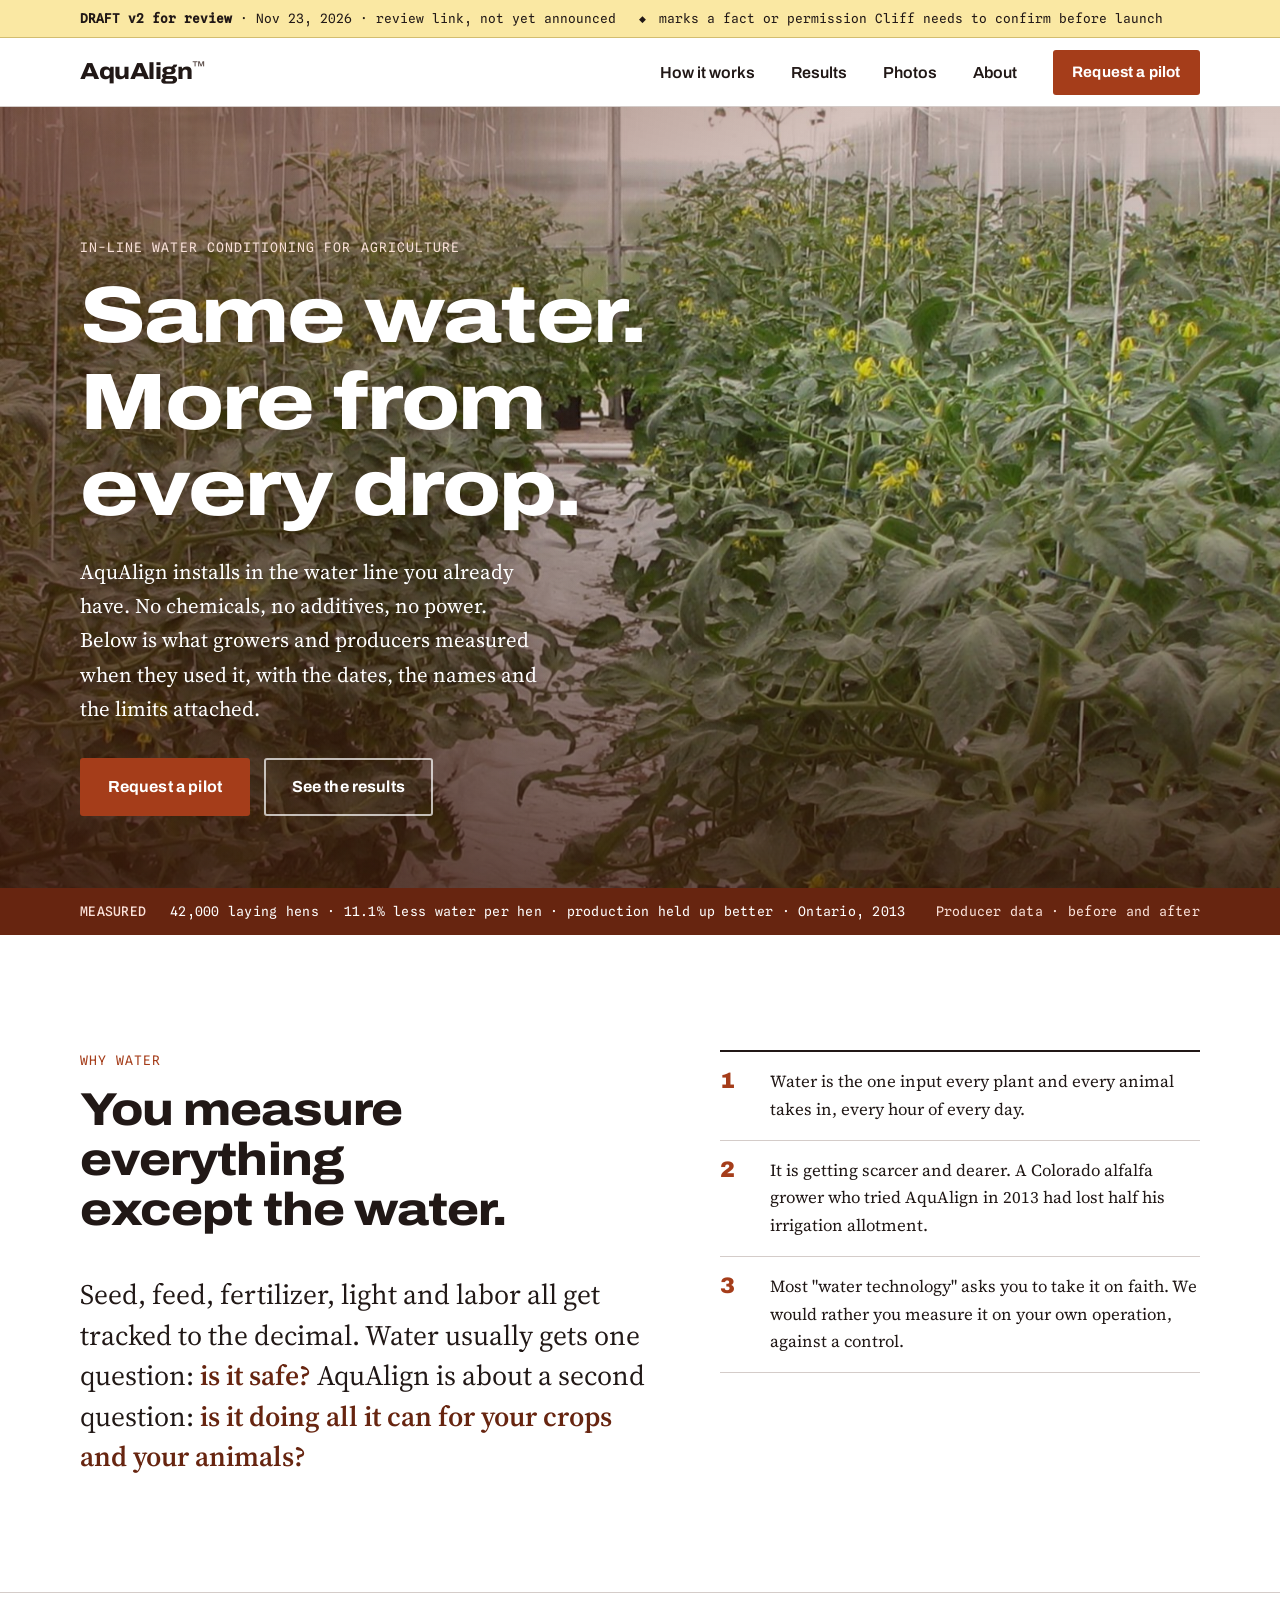
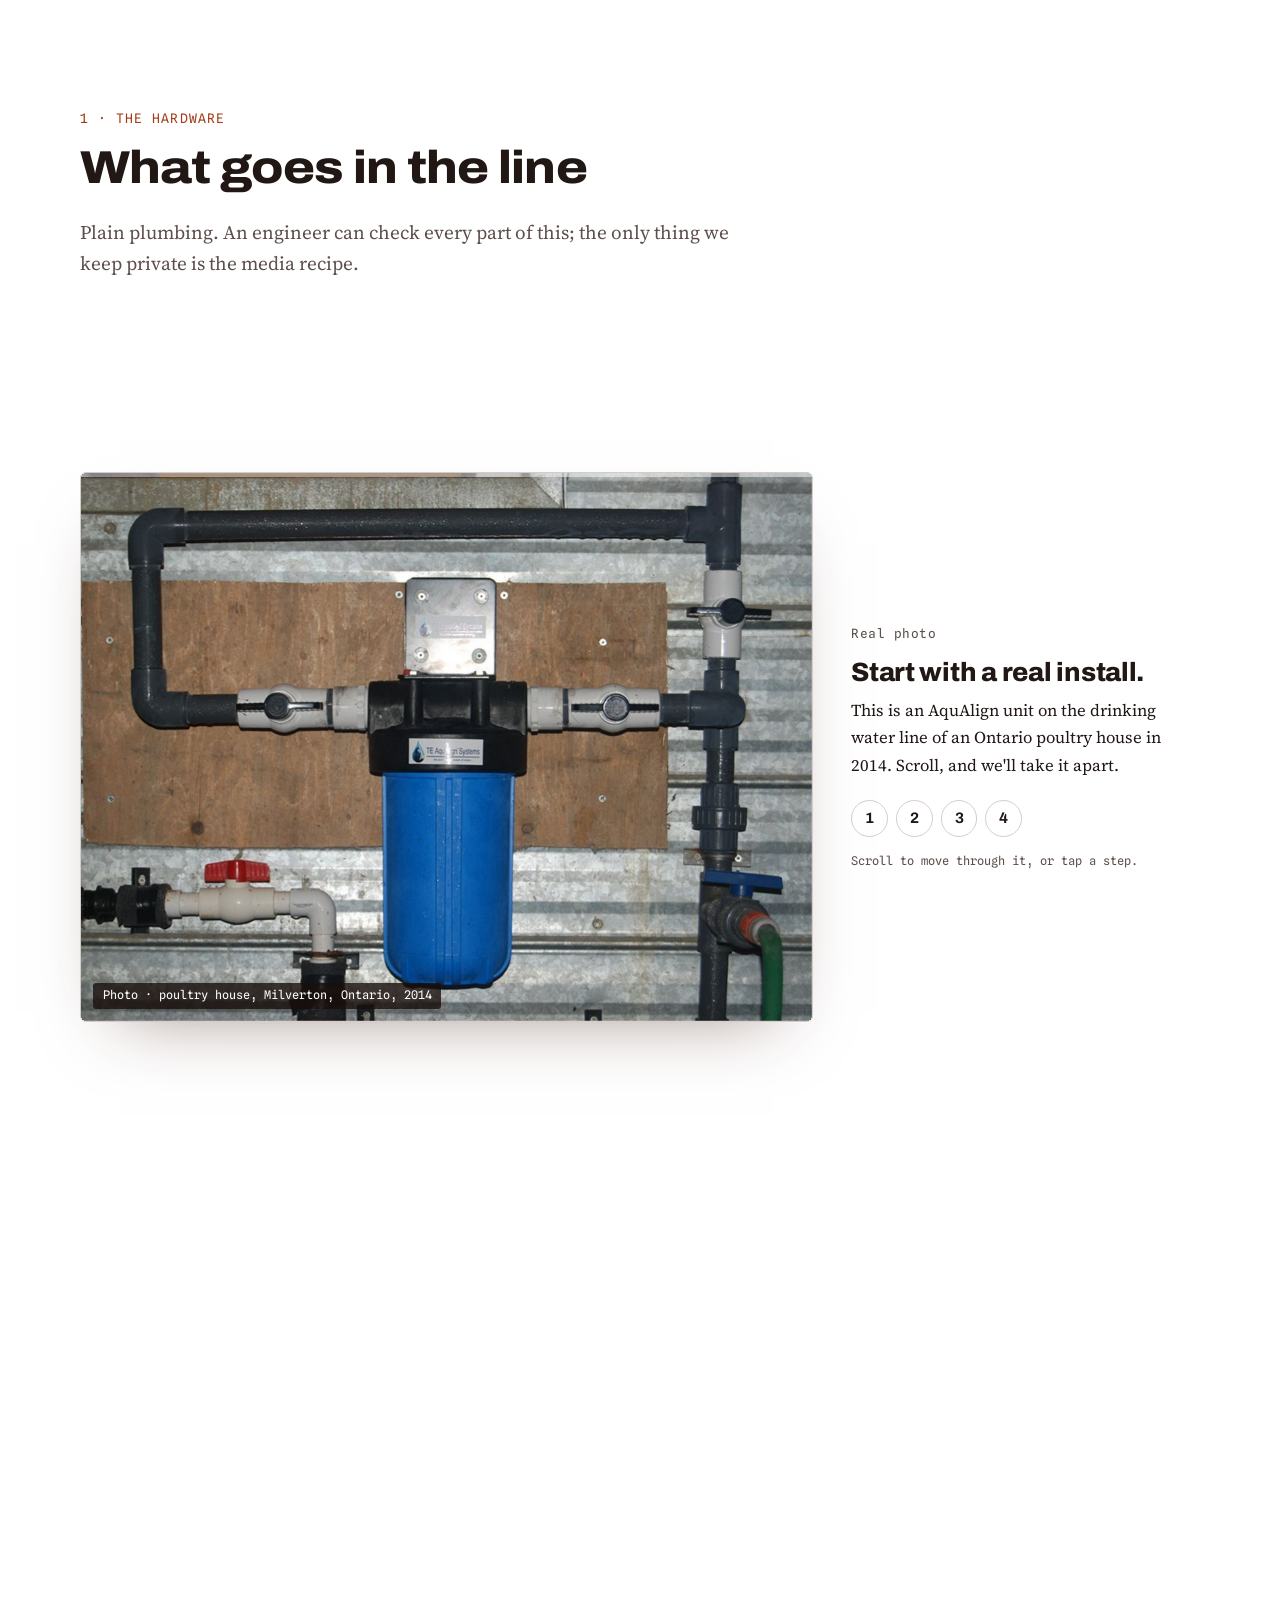
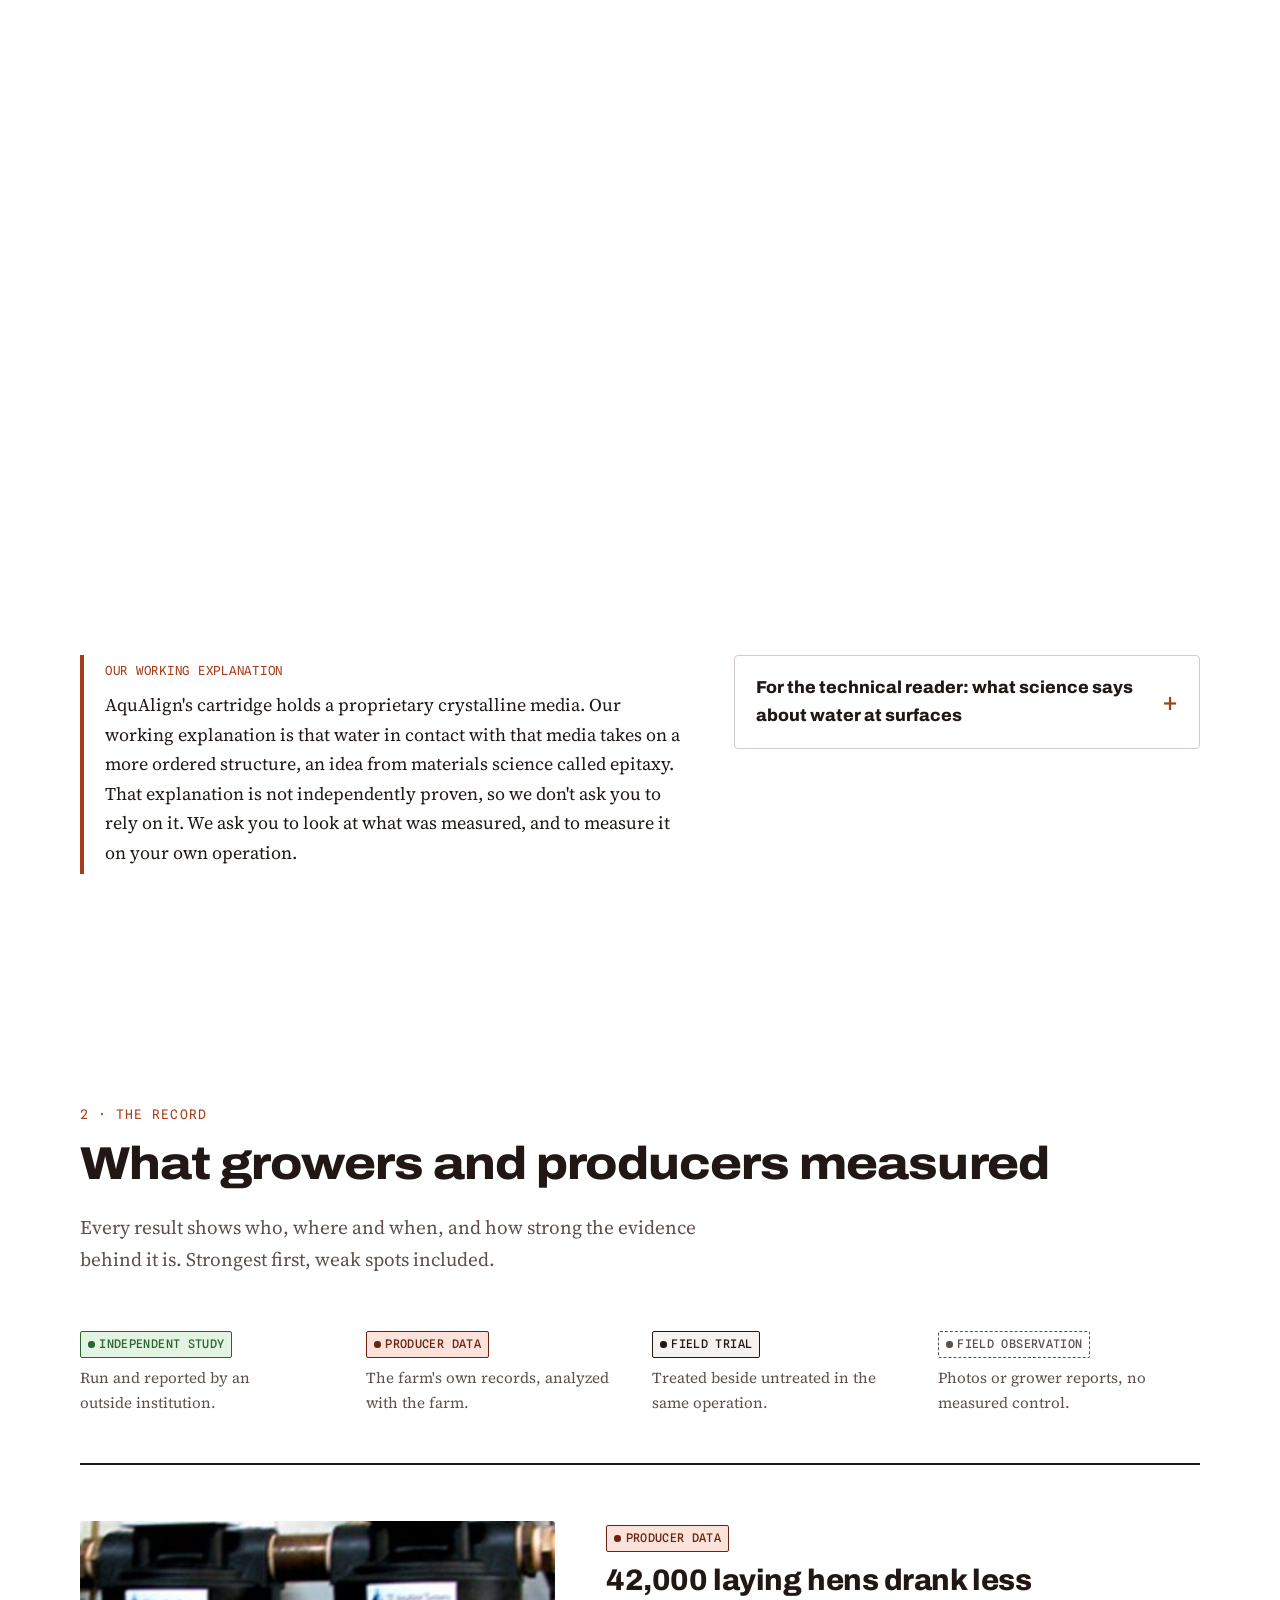
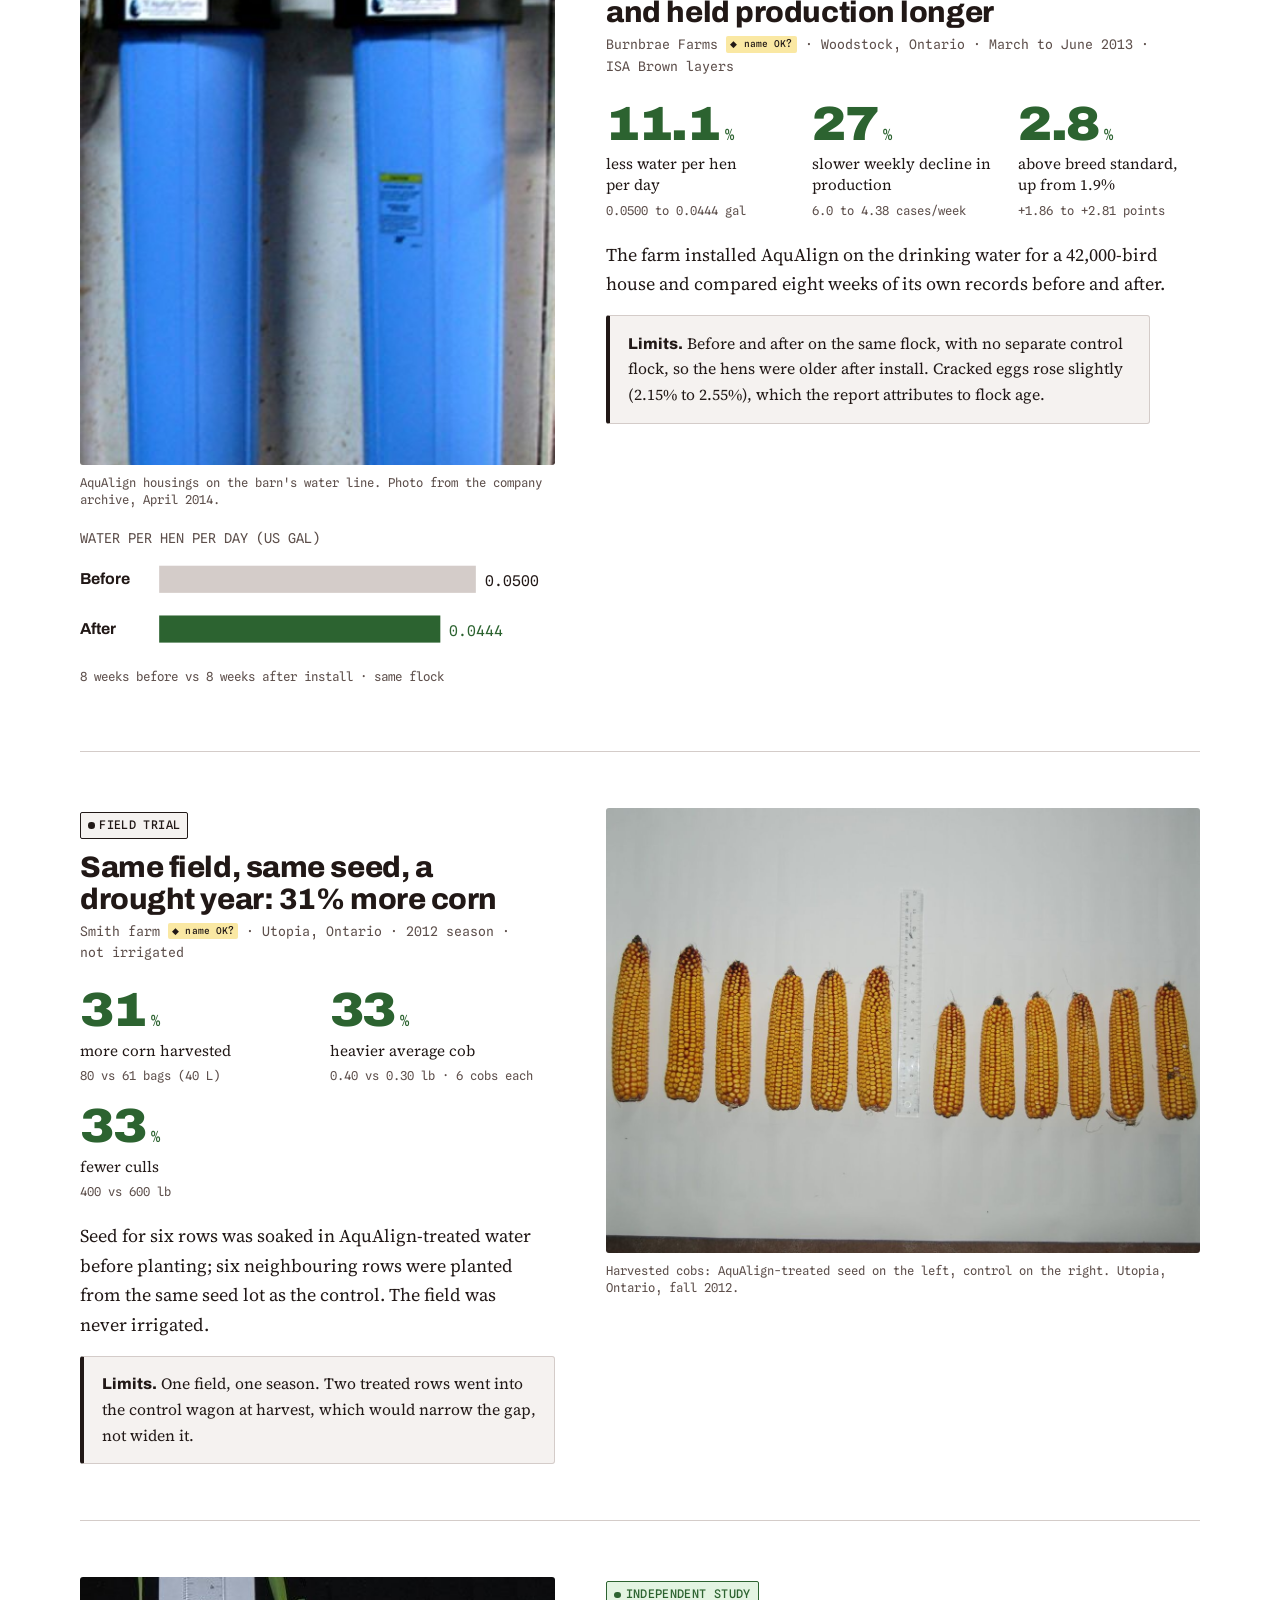
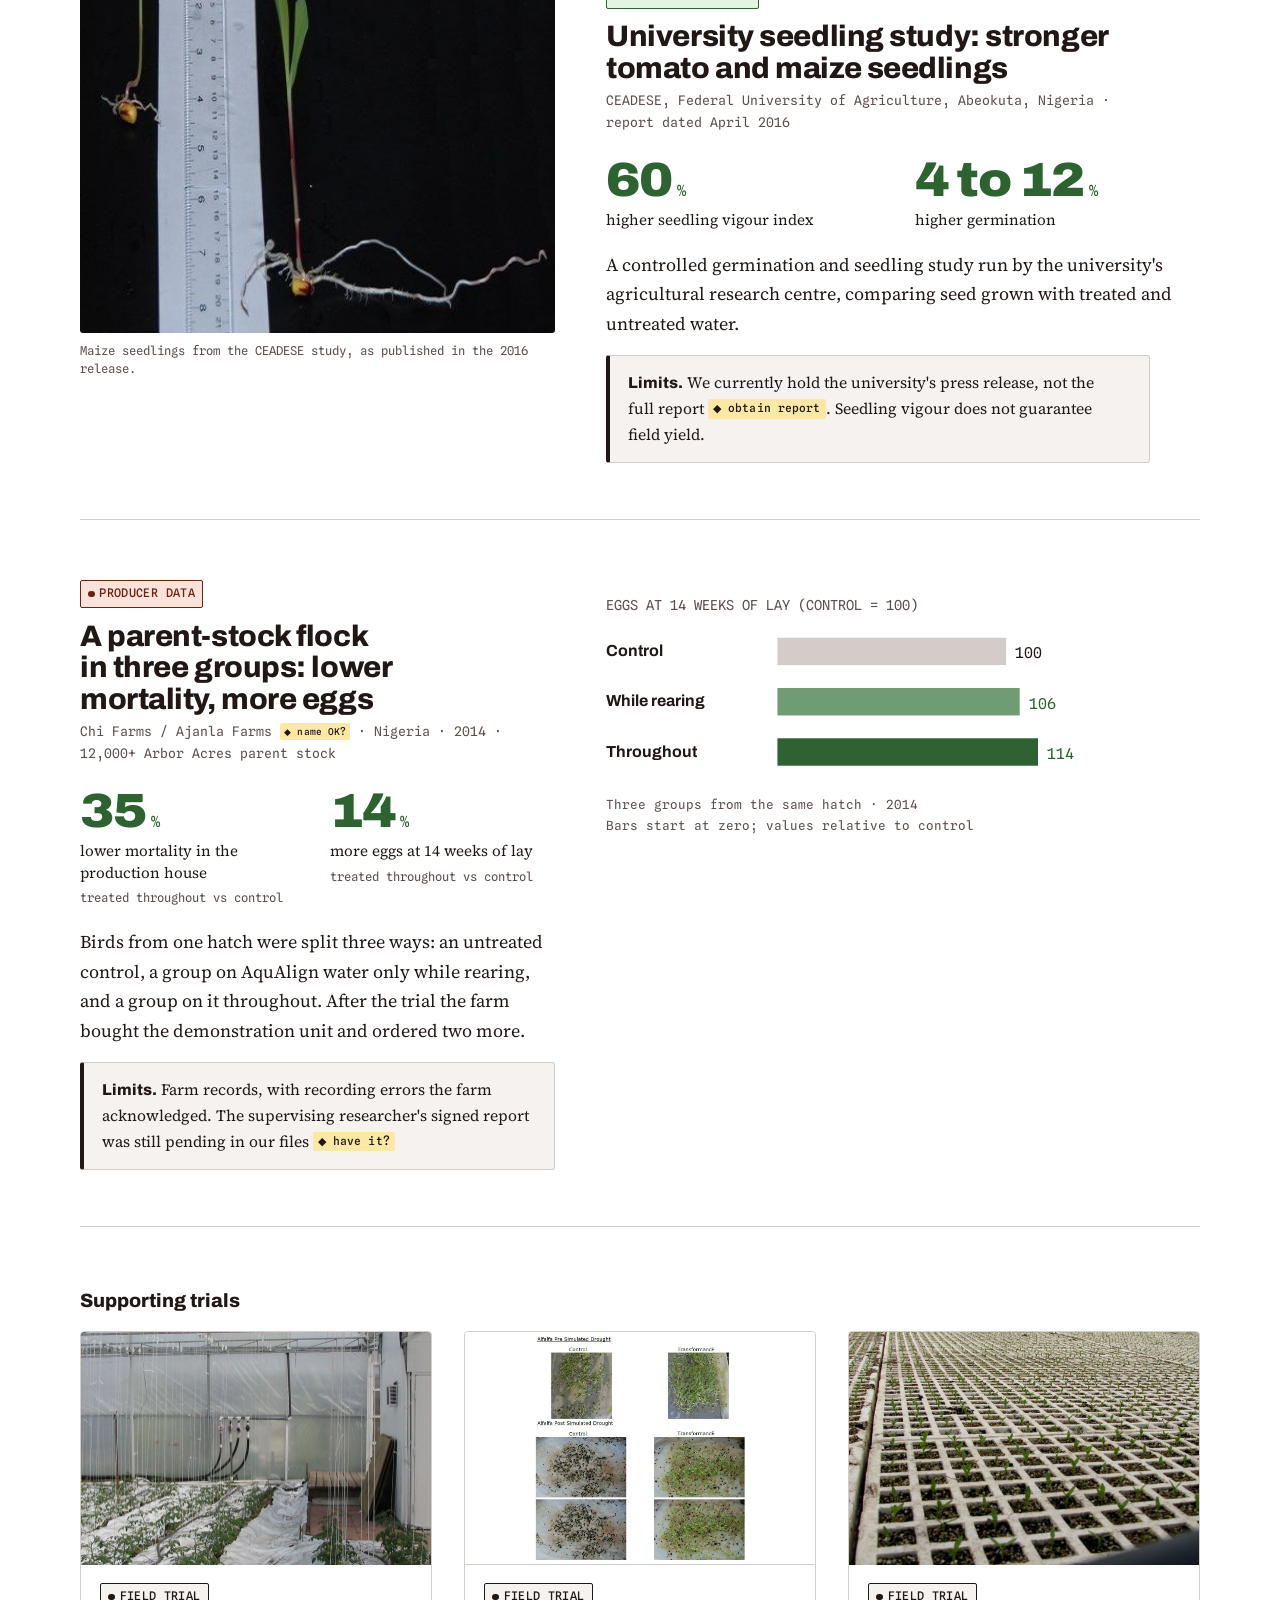
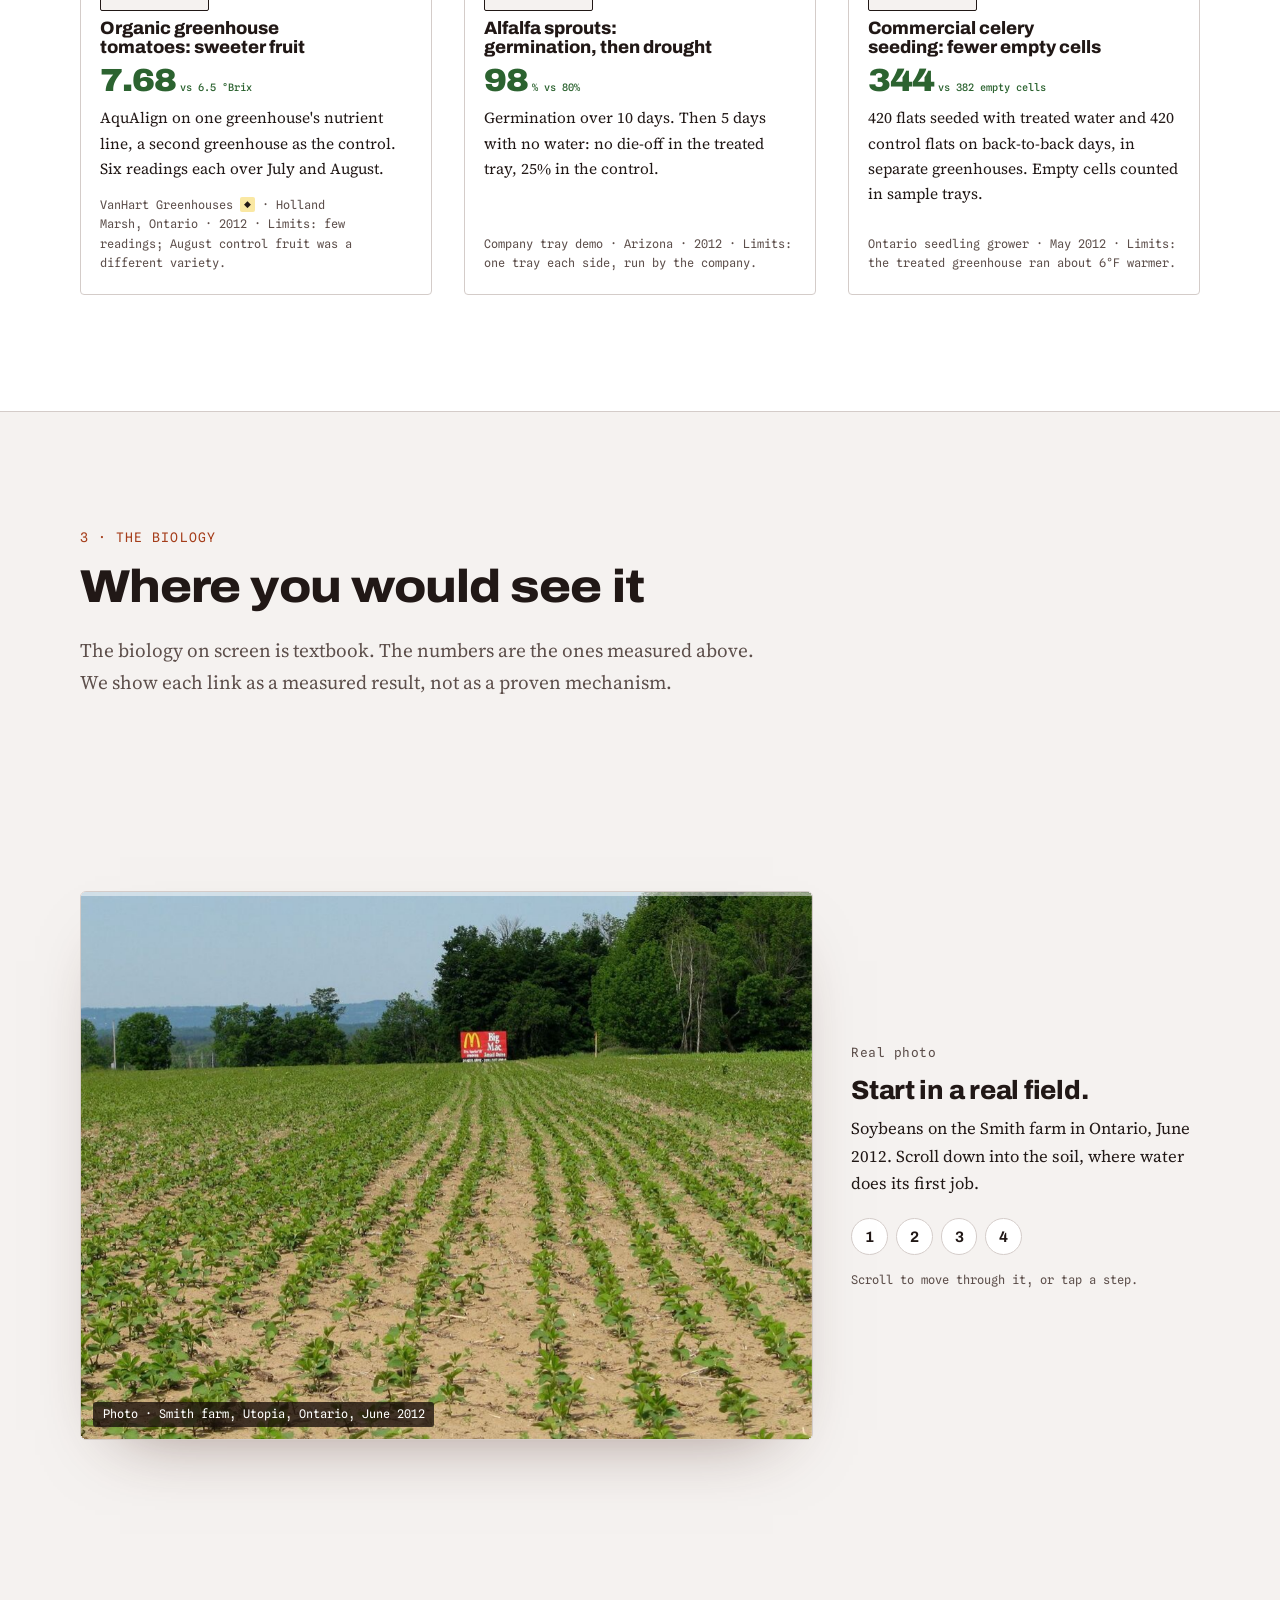
==== v2/index.html @ 9db718ad "v2: scroll-driven animations that open and close on real archive photos Hardware drawing traced from" ====
<!DOCTYPE html>
<html lang="en">
<head>
<meta charset="UTF-8">
<meta name="viewport" content="width=device-width, initial-scale=1.0">
<title>AquAlign | Same water. More from every drop.</title>
<meta name="description" content="AquAlign installs in the water line you already have: no chemicals, no additives, no power. The field record from greenhouses, row crops and egg barns, with dates, names and limits.">
<meta name="robots" content="noindex">
<link rel="preload" href="fonts/archivo-latin-wdth-normal.woff2" as="font" type="font/woff2" crossorigin>
<link rel="preload" href="fonts/source-serif-4-latin-opsz-normal.woff2" as="font" type="font/woff2" crossorigin>
<link rel="stylesheet" href="styles.css">
<link rel="stylesheet" href="story.css">
<link rel="icon" href="data:image/svg+xml,%3Csvg xmlns='http://www.w3.org/2000/svg' viewBox='0 0 64 64'%3E%3Crect width='64' height='64' rx='12' fill='%23a3502e'/%3E%3Ctext x='32' y='46' font-family='Arial,Helvetica,sans-serif' font-size='38' font-weight='800' text-anchor='middle' fill='white'%3EA%3C/text%3E%3C/svg%3E">
</head>
<body>
<a class="skip-link" href="#main">Skip to content</a>

<div class="draft-bar" role="note">
  <div class="wrap">
    <span><b>DRAFT v2 for review</b> · Nov 23, 2026 · review link, not yet announced</span>
    <span><span class="pend">◆</span> marks a fact or permission Cliff needs to confirm before launch</span>
  </div>
</div>

<header class="site-head" id="top">
  <div class="wrap head-row">
    <a class="wordmark" href="#top">AquAlign<span class="tm">™</span></a>
    <nav aria-label="Main">
      <ul class="head-nav">
        <li><a href="#how">How it works</a></li>
        <li><a href="#results">Results</a></li>
        <li><a href="#photos">Photos</a></li>
        <li><a href="#about">About</a></li>
        <li><a class="btn btn-clay btn-sm" href="#pilot">Request a pilot</a></li>
      </ul>
    </nav>
  </div>
</header>

<main id="main">

<!-- ============ 1. HERO ============ -->
<section class="hero" aria-labelledby="hero-title">
  <img class="hero-img" src="img/hero-vanhart-tomato-rows.jpg" alt="Rows of organic tomato plants in an Ontario greenhouse during the 2012 AquAlign trial" fetchpriority="high">
  <div class="hero-scrim"></div>
  <div class="wrap hero-inner">
    <span class="kicker">In-line water conditioning for agriculture</span>
    <h1 class="hero-title" id="hero-title"><span class="line">Same water.</span><span class="line">More from every drop.</span></h1>
    <p class="hero-sub">AquAlign installs in the water line you already have. No chemicals, no additives, no power. Below is what growers and producers measured when they used it, with the dates, the names and the limits attached.</p>
    <div class="hero-cta">
      <a class="btn btn-clay" href="#pilot">Request a pilot</a>
      <a class="btn btn-ghost" href="#results">See the results</a>
    </div>
  </div>
  <div class="trust-strip">
    <div class="wrap trust-row">
      <span class="trust-label">MEASURED</span>
      <span class="trust-items">42,000 laying hens · 11.1% less water per hen · production held up better · Ontario, 2013</span>
      <span class="trust-since">Producer data · before and after</span>
    </div>
  </div>
</section>

<!-- ============ 2. THE PROBLEM ============ -->
<section class="problem" id="why">
  <div class="wrap problem-grid">
    <div class="reveal">
      <span class="kicker">Why water</span>
      <h2 class="sec-title">You measure everything except the water.</h2>
      <p class="problem-lead">Seed, feed, fertilizer, light and labor all get tracked to the decimal. Water usually gets one question: <strong>is it safe?</strong> AquAlign is about a second question: <strong>is it doing all it can for your crops and your animals?</strong></p>
    </div>
    <ol class="problem-list reveal">
      <li><span class="n">1</span><p>Water is the one input every plant and every animal takes in, every hour of every day.</p></li>
      <li><span class="n">2</span><p>It is getting scarcer and dearer. A Colorado alfalfa grower who tried AquAlign in 2013 had lost half his irrigation allotment.</p></li>
      <li><span class="n">3</span><p>Most "water technology" asks you to take it on faith. We would rather you measure it on your own operation, against a control.</p></li>
    </ol>
  </div>
</section>

<!-- ============ 3. HOW IT WORKS (ANIMATION 1) ============ -->
<section class="how2" id="how">
  <div class="wrap">
    <span class="kicker">1 · The hardware</span>
    <h2 class="sec-title">What goes in the line</h2>
    <p class="sec-lede">Plain plumbing. An engineer can check every part of this; the only thing we keep private is the media recipe.</p>

    <div class="scrolly" data-steps="4" data-focal="402,330" data-zoom="0.16" data-endzoom="0" data-cams="0 0 800 600|0 0 800 600|205 238 430 322.5|105 150 590 442.5|20 30 760 570" data-outro="0 0 800 600">
  <div class="scrolly-sticky">
    <div class="scrolly-grid">
      <div class="scrolly-frame">
        <img class="ph ph-start" src="img/milverton-poultry-unit-2014.jpg" alt="An AquAlign unit plumbed into a poultry house water line, Milverton, Ontario, 2014">
        <svg viewBox="0 0 800 600" role="img" aria-labelledby="hw-t" preserveAspectRatio="xMidYMid slice">
          <title id="hw-t">Drawing of the same AquAlign install, opening into a cutaway of the housing and cartridge</title>
          <defs>
            <linearGradient id="hw-pipeH" x1="0" y1="0" x2="0" y2="1"><stop offset="0" stop-color="#2c3035"/><stop offset=".32" stop-color="#7a828b"/><stop offset=".55" stop-color="#4b5159"/><stop offset="1" stop-color="#202327"/></linearGradient>
            <linearGradient id="hw-pipeV" x1="0" y1="0" x2="1" y2="0"><stop offset="0" stop-color="#2c3035"/><stop offset=".32" stop-color="#7a828b"/><stop offset=".55" stop-color="#4b5159"/><stop offset="1" stop-color="#202327"/></linearGradient>
            <linearGradient id="hw-valve" x1="0" y1="0" x2="0" y2="1"><stop offset="0" stop-color="#e9ecee"/><stop offset=".4" stop-color="#ffffff"/><stop offset="1" stop-color="#b9bec3"/></linearGradient>
            <linearGradient id="hw-blue" x1="0" y1="0" x2="1" y2="0"><stop offset="0" stop-color="#0b2f78"/><stop offset=".22" stop-color="#2d6fd6"/><stop offset=".4" stop-color="#5b96ee"/><stop offset=".62" stop-color="#2461c6"/><stop offset="1" stop-color="#0a2763"/></linearGradient>
            <linearGradient id="hw-blk" x1="0" y1="0" x2="0" y2="1"><stop offset="0" stop-color="#4a4a4a"/><stop offset=".3" stop-color="#1e1e1e"/><stop offset="1" stop-color="#090909"/></linearGradient>
            <linearGradient id="hw-steel" x1="0" y1="0" x2="1" y2="0"><stop offset="0" stop-color="#a9aeb3"/><stop offset=".45" stop-color="#eef0f2"/><stop offset="1" stop-color="#8d9298"/></linearGradient>
            <linearGradient id="hw-ply" x1="0" y1="0" x2="1" y2="1"><stop offset="0" stop-color="#b78d62"/><stop offset=".5" stop-color="#a77c52"/><stop offset="1" stop-color="#94693f"/></linearGradient>
            <linearGradient id="hw-glass" x1="0" y1="0" x2="1" y2="0"><stop offset="0" stop-color="#cfe2f8"/><stop offset=".5" stop-color="#eef5fd"/><stop offset="1" stop-color="#c3d9f4"/></linearGradient>
            <linearGradient id="hw-cart" x1="0" y1="0" x2="1" y2="0"><stop offset="0" stop-color="#dfeaf2" stop-opacity=".9"/><stop offset=".3" stop-color="#ffffff" stop-opacity=".55"/><stop offset="1" stop-color="#cfdde8" stop-opacity=".9"/></linearGradient>
            <pattern id="hw-corr" width="16" height="600" patternUnits="userSpaceOnUse"><rect width="16" height="600" fill="#cfd3d7"/><rect width="5" height="600" fill="#bfc4c9"/><rect x="5" width="2" height="600" fill="#e4e7ea"/></pattern>
            <path id="hw-p1" d="M700 610 V255 H77 V55 H700 V-10"/>
            <path id="hw-p2" d="M700 610 V255 H466 V538 Q466 548 456 548 H410 Q402 548 402 538 V255 H77 V55 H700 V-10"/>
            <path id="hw-w1" d="M402 528 C 432 505, 372 478, 402 452 S 432 398, 402 372 S 384 356, 402 344"/>
            <path id="hw-w2" d="M390 528 C 368 502, 436 474, 412 446 S 370 392, 398 366 S 412 352, 400 344"/>
            <path id="hw-w3" d="M414 528 C 438 498, 378 488, 390 460 S 430 410, 396 384 S 404 360, 404 344"/>
          </defs>
          <!-- wall and plywood, as in the photo -->
          <rect width="800" height="600" fill="url(#hw-corr)"/>
          <rect x="0" y="118" width="640" height="288" fill="url(#hw-ply)"/>
          <g stroke="#8a6440" stroke-opacity=".35" fill="none"><path d="M0 160 C 200 150, 420 172, 640 158 M0 230 C 240 238, 400 220, 640 236 M0 330 C 180 322, 460 344, 640 328"/></g>
          <rect width="800" height="600" fill="#fbf9f6" opacity=".7" data-s="2" data-e="4"/>
          <!-- pipes -->
          <rect x="683" y="-10" width="34" height="620" fill="url(#hw-pipeV)"/>
          <rect x="60" y="38" width="657" height="34" fill="url(#hw-pipeH)"/>
          <rect x="60" y="38" width="34" height="236" fill="url(#hw-pipeV)"/>
          <rect x="60" y="236" width="657" height="38" fill="url(#hw-pipeH)"/>
          <rect x="52" y="30" width="50" height="50" rx="16" fill="url(#hw-pipeH)"/>
          <rect x="52" y="228" width="50" height="54" rx="16" fill="url(#hw-pipeH)"/>
          <rect x="676" y="30" width="48" height="50" rx="5" fill="url(#hw-pipeV)"/>
          <rect x="676" y="228" width="48" height="54" rx="5" fill="url(#hw-pipeV)"/>
          <!-- flow, outside view -->
          <g data-particles="hw-p1" data-n="28" data-speed="120" data-only="1"></g>
          <g data-particles="hw-p1" data-n="28" data-speed="120" data-only="4"></g>
          <!-- valves -->
          <g><rect x="680" y="126" width="40" height="48" rx="5" fill="url(#hw-valve)" stroke="#9aa0a6"/><rect x="648" y="145" width="104" height="10" rx="4" fill="#1b1b1b"/><circle cx="700" cy="150" r="9" fill="#2a2a2a"/></g>
          <g><rect x="176" y="232" width="78" height="46" rx="7" fill="url(#hw-valve)" stroke="#9aa0a6"/><circle cx="215" cy="255" r="16" fill="#1c1c1c"/><rect x="198" y="251" width="34" height="8" rx="3" fill="#3a3a3a"/></g>
          <g><rect x="541" y="232" width="78" height="46" rx="7" fill="url(#hw-valve)" stroke="#9aa0a6"/><circle cx="580" cy="255" r="16" fill="#1c1c1c"/><rect x="563" y="251" width="34" height="8" rx="3" fill="#3a3a3a"/></g>
          <rect x="268" y="236" width="44" height="38" fill="url(#hw-valve)" opacity=".9"/><rect x="492" y="236" width="44" height="38" fill="url(#hw-valve)" opacity=".9"/>
          <!-- solid bowl (step 1) -->
          <g data-only="1">
            <path d="M330 328 H475 V535 Q475 558 452 558 H353 Q330 558 330 535 Z" fill="url(#hw-blue)"/>
            <rect x="352" y="336" width="9" height="210" rx="4" fill="#fff" opacity=".22"/>
            <rect x="440" y="336" width="4" height="210" rx="2" fill="#fff" opacity=".12"/>
          </g>
          <!-- cutaway (steps 2 to 4) -->
          <g data-s="2" data-e="4">
            <path d="M330 328 H475 V535 Q475 558 452 558 H353 Q330 558 330 535 Z" fill="url(#hw-glass)" stroke="#1f5fc4" stroke-width="5"/>
            <path d="M336 330 V535 M469 330 V535" stroke="#0b2f78" stroke-width="1.5" opacity=".5"/>
            <rect x="395" y="300" width="14" height="42" fill="#e9ebee" stroke="#b8bdc2"/>
            <rect x="356" y="336" width="92" height="20" rx="4" fill="#f4f5f6" stroke="#b8bdc2"/>
            <rect x="362" y="354" width="80" height="176" fill="url(#hw-cart)" stroke="#9fb3c4" stroke-width="2"/>
            <g fill="#f7efe4" stroke="#c4a888" stroke-width=".8" opacity=".95"><polygon points="380.6,368.7 378.1,373.3 370.5,373.6 367.7,369.9 369.4,365.0 378.1,364.9"/><polygon points="393.0,367.3 391.2,371.5 387.9,372.7 383.7,371.4 381.9,365.9 386.8,363.0 392.1,364.0"/><polygon points="407.3,370.7 404.5,374.9 398.0,375.1 396.5,366.3 403.7,363.1"/><polygon points="421.0,367.8 418.3,372.1 413.7,372.7 410.7,368.6 411.9,365.1 418.6,365.3"/><polygon points="433.1,367.6 432.3,371.0 428.1,372.7 424.2,370.5 423.5,366.1 428.4,361.8 431.2,362.5"/><polygon points="381.0,376.7 375.6,382.6 370.3,380.7 367.8,375.5 375.8,372.1"/><polygon points="395.7,378.1 393.2,384.0 389.6,385.6 384.8,381.0 384.5,376.3 389.3,373.7 393.2,375.4"/><polygon points="407.8,378.3 405.5,382.5 402.5,382.3 398.6,379.1 397.7,376.3 402.9,372.4 406.1,372.7"/><polygon points="419.6,376.7 416.8,383.1 412.2,381.0 411.1,375.4 417.3,373.6"/><polygon points="437.0,380.1 434.4,383.5 426.0,384.8 421.9,380.0 424.9,375.0 434.1,373.9"/><polygon points="380.4,390.6 378.1,396.8 374.9,396.5 369.0,394.8 369.2,388.9 371.7,386.2 377.2,385.8"/><polygon points="396.0,391.5 393.9,396.3 388.0,397.7 384.1,391.8 387.1,386.3 393.2,386.0"/><polygon points="407.8,390.4 404.5,395.4 398.4,392.9 398.2,388.1 404.3,385.5"/><polygon points="420.1,388.1 419.0,393.1 414.2,392.6 409.3,387.4 411.5,385.5 419.7,385.2"/><polygon points="434.5,391.1 435.1,394.8 429.5,397.1 423.8,393.2 425.0,388.6 426.5,386.4 431.9,385.6"/><polygon points="378.1,400.8 375.6,404.0 372.4,406.7 368.0,403.9 368.3,397.6 370.4,396.5 376.6,397.1"/><polygon points="392.1,401.8 389.6,406.5 386.9,406.5 380.2,403.1 380.9,398.3 386.9,393.9 391.9,397.1"/><polygon points="405.8,403.2 405.1,405.6 401.3,407.1 394.8,403.0 395.4,400.2 398.4,397.2 403.2,397.2"/><polygon points="419.3,400.4 416.3,406.6 409.2,402.7 410.5,395.2 416.4,394.6"/><polygon points="436.8,401.1 430.4,406.7 424.7,405.2 425.3,397.7 432.9,395.7"/><polygon points="378.4,411.7 376.1,415.4 370.6,414.6 367.6,410.3 369.7,407.4 376.4,407.8"/><polygon points="391.9,411.2 390.2,415.7 382.8,416.4 381.8,412.0 383.1,407.8 389.9,408.7"/><polygon points="405.2,410.1 403.4,413.8 398.4,415.3 394.4,411.8 395.0,408.0 399.6,406.9 403.6,407.0"/><polygon points="420.6,413.1 415.2,419.3 408.6,417.4 408.4,408.1 414.6,407.7"/><polygon points="433.0,415.5 431.1,419.2 423.1,418.6 423.4,410.3 429.0,408.0"/><polygon points="380.2,421.9 376.2,427.6 370.5,426.5 368.6,424.1 369.2,419.6 377.3,418.8"/><polygon points="392.1,423.8 392.1,426.5 384.6,427.2 382.1,423.3 384.9,418.9 390.0,419.7"/><polygon points="410.8,421.2 406.1,424.7 400.1,425.5 396.6,424.9 396.3,418.3 402.9,417.0 406.1,417.5"/><polygon points="426.3,421.6 423.9,424.8 415.5,425.3 411.4,422.2 411.8,418.8 415.7,416.8 422.1,417.7"/><polygon points="440.1,421.2 438.1,425.3 434.4,427.2 428.9,423.9 428.0,420.7 433.2,417.3 436.7,417.4"/><polygon points="382.2,431.5 377.7,437.2 369.3,436.3 367.5,430.8 372.5,428.2 378.5,427.5"/><polygon points="397.4,433.8 392.0,437.1 384.8,435.3 384.5,430.6 392.6,428.6"/><polygon points="413.1,433.3 410.3,438.6 400.5,437.1 401.6,430.2 407.1,428.3"/><polygon points="427.9,433.3 425.4,437.7 418.2,439.3 416.1,435.7 418.6,429.3 423.5,428.7"/><polygon points="443.7,432.1 439.6,436.1 432.4,436.3 429.1,431.5 434.3,426.8 440.2,428.8"/><polygon points="382.0,446.1 376.9,450.0 372.1,450.2 367.8,444.2 371.9,441.4 378.8,441.2"/><polygon points="393.4,443.6 391.8,447.3 383.6,446.0 383.8,441.3 389.3,439.6"/><polygon points="411.5,444.8 408.9,447.4 403.0,447.6 397.7,446.8 398.2,441.9 403.4,439.0 407.4,439.8"/><polygon points="425.7,445.8 421.9,449.7 416.2,448.8 413.1,446.5 415.6,442.5 423.6,441.6"/><polygon points="437.9,447.3 436.0,450.5 429.0,450.0 427.5,446.9 431.8,441.6 435.2,440.9"/><polygon points="377.8,456.0 376.8,460.2 370.6,461.7 367.4,457.8 367.1,454.8 372.7,451.1 374.7,451.0"/><polygon points="393.0,457.0 388.5,463.3 384.8,464.8 381.4,457.3 384.3,453.8 390.9,453.6"/><polygon points="405.8,457.4 401.9,463.5 397.7,462.7 394.5,456.9 399.0,452.5 404.4,453.3"/><polygon points="422.9,459.5 419.9,464.4 414.6,464.5 409.8,462.8 410.9,455.3 413.3,454.3 419.6,454.7"/><polygon points="436.9,454.5 433.3,460.3 431.3,460.3 426.2,456.8 426.2,454.4 430.0,450.7 434.2,451.8"/><polygon points="380.3,471.7 377.0,475.7 370.4,477.6 368.2,474.6 369.0,467.6 371.6,467.0 378.9,467.7"/><polygon points="393.6,469.2 391.5,472.9 382.6,472.4 383.1,465.1 388.5,464.3"/><polygon points="407.8,471.0 404.8,474.0 400.5,475.1 396.5,474.1 397.1,469.0 400.0,464.4 406.0,465.1"/><polygon points="421.1,469.3 419.3,474.8 415.4,476.3 410.9,473.3 411.1,467.8 415.1,464.8 417.6,466.0"/><polygon points="435.0,468.1 432.2,474.5 426.5,473.8 422.4,472.3 423.4,466.4 426.8,464.9 433.8,465.2"/><polygon points="383.1,481.6 378.4,484.8 374.9,484.8 369.4,482.8 368.5,479.5 372.9,476.3 378.9,477.4"/><polygon points="396.4,480.0 391.0,485.4 386.4,483.9 385.1,479.3 391.6,477.2"/><polygon points="411.5,482.6 408.1,486.2 402.1,485.6 400.5,477.5 408.7,476.8"/><polygon points="424.5,480.2 422.9,483.3 418.8,484.5 414.8,481.7 415.0,478.3 417.2,475.7 422.6,476.5"/><polygon points="439.4,483.0 435.2,489.3 428.6,487.3 427.7,479.7 434.0,475.9"/><polygon points="379.9,493.2 377.0,497.1 370.3,498.9 367.4,494.5 366.9,491.7 371.2,487.1 376.8,488.1"/><polygon points="394.1,491.9 388.3,498.4 383.9,496.5 383.7,487.8 390.2,487.1"/><polygon points="407.1,491.5 405.7,495.0 401.0,496.9 396.6,494.5 395.7,490.9 398.8,486.6 405.1,488.2"/><polygon points="423.3,494.5 417.9,500.4 412.7,499.3 408.0,494.3 412.3,489.7 419.0,489.0"/><polygon points="434.1,494.7 432.1,500.6 427.2,499.6 424.6,496.2 424.4,491.0 428.2,490.4 433.5,491.6"/><polygon points="382.0,506.9 378.4,511.7 372.6,513.0 370.0,510.6 369.2,505.1 374.7,501.2 378.7,503.0"/><polygon points="394.4,505.7 392.6,508.7 388.5,508.5 384.9,503.9 386.6,500.4 393.3,501.8"/><polygon points="408.7,507.0 402.5,512.6 396.8,511.1 397.5,504.1 403.2,501.0"/><polygon points="424.5,507.4 422.3,510.1 412.9,509.6 411.7,507.4 413.2,502.2 419.4,502.3"/><polygon points="438.4,506.0 437.4,511.2 430.0,510.4 427.9,508.8 427.0,503.0 429.1,500.2 435.7,500.0"/><polygon points="380.7,516.6 376.5,521.3 369.2,519.7 369.0,512.8 374.1,512.4"/><polygon points="395.2,516.4 389.2,523.6 384.8,521.0 382.9,514.9 391.5,511.6"/><polygon points="409.4,518.5 406.1,523.7 397.4,520.8 398.0,515.8 404.6,512.8"/><polygon points="423.3,517.9 421.1,522.0 415.7,523.7 412.3,520.5 414.0,515.3 415.3,513.8 421.0,514.1"/><polygon points="438.4,515.6 435.2,519.2 430.0,519.6 426.0,517.0 426.1,515.0 430.8,511.3 435.7,513.7"/></g>
            <rect x="368" y="358" width="6" height="168" fill="#fff" opacity=".55"/>
            <rect x="358" y="526" width="88" height="18" rx="6" fill="#f4f5f6" stroke="#b8bdc2"/>
          </g>
          <g data-particles="hw-p2" data-n="40" data-speed="110" data-s="2" data-e="3"></g>
          <g data-particles="hw-w1" data-n="6" data-speed="34" data-s="2" data-e="3"></g>
          <g data-particles="hw-w2" data-n="6" data-speed="30" data-s="2" data-e="3"></g>
          <g data-particles="hw-w3" data-n="6" data-speed="38" data-s="2" data-e="3"></g>
          <!-- bracket and head (on top) -->
          <rect x="355" y="115" width="100" height="108" rx="4" fill="url(#hw-steel)" stroke="#8b9095"/>
          <circle cx="372" cy="132" r="4" fill="#6f747a"/><circle cx="438" cy="132" r="4" fill="#6f747a"/><circle cx="372" cy="205" r="4" fill="#6f747a"/><circle cx="438" cy="205" r="4" fill="#6f747a"/>
          <rect x="312" y="222" width="180" height="108" rx="14" fill="url(#hw-blk)"/>
          <rect x="312" y="304" width="180" height="10" fill="#2b2b2b"/>
          <rect x="358" y="280" width="88" height="20" rx="2" fill="#f4f4f4"/>
          <circle cx="368" cy="290" r="5" fill="#2d6fd6"/>
          <text x="376" y="293" font-size="8" font-weight="700" fill="#1b3d7a">TE AquAlign Systems</text>
          <!-- step 1 labels -->
          <g data-only="1" class="mono" font-size="13" fill="oklch(0.22 0.015 38)">
            <rect x="566" y="546" width="110" height="28" rx="14" fill="#fff"/><text x="621" y="565" text-anchor="middle">water in</text>
            <rect x="566" y="82" width="110" height="28" rx="14" fill="#fff"/><text x="621" y="101" text-anchor="middle">water out</text>
            <rect x="476" y="136" width="164" height="28" rx="14" fill="#fff"/><text x="558" y="155" text-anchor="middle">bypass valve: closed</text>
            <rect x="150" y="292" width="130" height="28" rx="14" fill="#fff"/><text x="215" y="311" text-anchor="middle">isolation valve</text>
            <rect x="515" y="292" width="130" height="28" rx="14" fill="#fff"/><text x="580" y="311" text-anchor="middle">isolation valve</text>
          </g>
          <!-- step 2 labels -->
          <g data-only="2" class="mono" font-size="10" fill="oklch(0.22 0.015 38)">
            <path d="M477 352 L 492 330 H500 M444 420 H500 M468 500 H500" stroke="oklch(0.44 0.02 38)" stroke-width=".8" fill="none"/>
            <rect x="500" y="320" width="128" height="20" rx="10" fill="#fff"/><text x="510" y="334">pressure-rated bowl</text>
            <rect x="500" y="403" width="128" height="34" rx="10" fill="#fff"/><text x="510" y="417">clear cartridge of</text><text x="510" y="430">crystalline media</text>
            <rect x="500" y="483" width="128" height="34" rx="10" fill="#fff"/><text x="510" y="497">down the outside,</text><text x="510" y="510">up through the media</text>
          </g>
          <!-- step 3 chips -->
          <g data-only="3" font-size="15" font-weight="700" fill="oklch(0.22 0.015 38)">
            <g transform="translate(508 330)"><rect width="176" height="36" rx="18" fill="#fff" stroke="oklch(0.45 0.10 145)" stroke-width="2"/><path d="M14 18 l6 6 l11 -12" stroke="oklch(0.45 0.10 145)" stroke-width="3" fill="none"/><text x="40" y="23">Nothing added</text></g>
            <g transform="translate(508 376)"><rect width="176" height="36" rx="18" fill="#fff" stroke="oklch(0.45 0.10 145)" stroke-width="2"/><path d="M14 18 l6 6 l11 -12" stroke="oklch(0.45 0.10 145)" stroke-width="3" fill="none"/><text x="40" y="23">No power</text></g>
            <g transform="translate(508 422)"><rect width="176" height="36" rx="18" fill="#fff" stroke="oklch(0.45 0.10 145)" stroke-width="2"/><path d="M14 18 l6 6 l11 -12" stroke="oklch(0.45 0.10 145)" stroke-width="3" fill="none"/><text x="40" y="23">No moving parts</text></g>
            <g transform="translate(508 468)"><rect width="176" height="36" rx="18" fill="#fff" stroke="oklch(0.85 0.01 38)" stroke-width="2"/><path d="M16 11 l13 13 M29 11 l-13 13" stroke="oklch(0.50 0.145 38)" stroke-width="3"/><text x="40" y="23">Not a filter</text></g>
          </g>
          <!-- step 4: swap and sizing -->
          <g data-s="4">
            <g data-fx="rise" data-k="4" data-range=".05,.5">
              <rect x="562" y="352" width="76" height="20" rx="4" fill="#f4f5f6" stroke="#b8bdc2"/>
              <rect x="566" y="370" width="68" height="158" fill="url(#hw-cart)" stroke="#9fb3c4" stroke-width="2"/>
              <g fill="#f7efe4" stroke="#c4a888" stroke-width=".8"><polygon points="578.8,378.0 577.2,381.9 569.7,383.1 567.8,378.8 570.7,372.6 576.0,372.0"/><polygon points="595.7,378.9 595.5,382.3 587.8,383.1 583.3,381.4 582.5,374.4 586.4,374.1 594.7,373.7"/><polygon points="611.5,379.4 606.0,385.1 600.2,381.8 600.5,376.8 607.3,374.6"/><polygon points="625.0,376.8 622.8,380.7 616.3,381.0 614.2,378.1 617.7,371.8 622.2,372.1"/><polygon points="581.6,386.1 576.9,391.8 567.4,389.7 568.3,385.7 575.5,383.4"/><polygon points="595.4,388.8 591.0,394.2 585.3,392.3 584.3,387.1 591.3,383.8"/><polygon points="609.4,387.5 608.0,392.5 601.1,392.5 598.2,387.5 600.2,384.8 605.7,384.7"/><polygon points="625.3,389.3 620.7,394.3 616.0,395.2 611.0,391.0 611.7,388.4 615.4,385.4 621.5,386.4"/><polygon points="580.5,397.4 577.6,402.4 570.3,402.7 567.0,397.0 570.8,394.6 577.7,395.0"/><polygon points="596.9,399.6 592.2,404.1 585.1,404.2 584.3,401.1 586.1,396.8 593.3,395.7"/><polygon points="613.6,397.6 610.4,402.2 605.1,403.9 601.3,398.8 602.2,395.6 610.5,394.0"/><polygon points="630.7,398.9 626.6,403.0 619.9,404.9 616.9,400.1 619.3,394.8 625.0,394.3"/><polygon points="579.6,411.6 579.4,416.2 571.9,417.0 568.4,413.2 570.0,408.6 578.4,407.6"/><polygon points="594.1,410.7 591.8,414.8 585.9,415.0 583.7,412.4 584.1,407.6 590.3,406.8"/><polygon points="609.0,410.5 606.9,415.9 600.5,415.9 596.8,412.3 600.1,408.1 607.9,407.6"/><polygon points="624.7,412.2 623.3,414.4 617.1,416.0 611.8,413.6 612.6,409.3 618.5,405.8 621.9,407.7"/><polygon points="578.6,422.6 576.5,426.2 567.2,425.1 568.3,420.1 573.7,416.5"/><polygon points="593.3,422.7 591.3,427.6 584.8,427.3 581.8,424.9 583.4,420.9 585.5,419.6 592.0,420.7"/><polygon points="606.0,421.2 604.4,424.3 601.2,425.2 596.0,423.0 596.8,420.0 600.7,415.9 602.9,416.8"/><polygon points="622.8,423.1 617.2,428.2 609.0,427.1 610.2,419.9 619.3,417.8"/><polygon points="638.1,425.5 633.0,430.0 627.5,427.4 627.0,421.2 633.1,417.9"/><polygon points="580.8,432.4 578.9,436.4 571.4,437.2 567.7,433.3 569.1,429.7 574.5,427.6 576.6,428.7"/><polygon points="596.8,433.4 593.5,436.5 586.1,437.4 584.1,433.7 586.4,429.8 592.0,428.5"/><polygon points="609.5,432.5 606.4,436.7 600.2,435.7 601.3,429.5 607.5,429.0"/><polygon points="624.3,434.4 618.9,441.1 615.1,438.9 614.5,429.2 620.9,429.1"/><polygon points="639.0,434.3 632.6,441.3 626.2,438.1 627.4,432.4 635.6,430.2"/><polygon points="578.6,444.4 576.1,448.8 572.5,448.7 569.7,447.0 567.7,442.6 571.8,440.1 577.2,441.1"/><polygon points="593.7,445.0 590.1,450.4 586.5,449.4 582.5,446.8 584.7,442.9 589.7,441.9"/><polygon points="608.1,442.5 604.8,446.8 599.2,447.6 597.3,443.3 600.5,438.4 606.5,439.7"/><polygon points="626.4,443.7 618.7,448.3 613.5,447.2 614.0,441.9 621.3,440.2"/><polygon points="580.6,456.6 576.4,459.7 571.3,460.2 566.6,456.5 569.1,452.7 571.3,449.8 577.2,450.3"/><polygon points="593.1,454.3 590.3,459.3 586.0,458.8 583.3,457.0 582.1,453.5 586.3,449.6 591.3,450.9"/><polygon points="609.6,455.9 607.6,460.6 597.5,457.3 598.4,453.0 605.2,451.8"/><polygon points="623.8,454.8 619.6,460.3 614.8,460.0 613.0,456.2 614.0,450.9 620.3,450.6"/><polygon points="581.0,467.8 575.4,472.2 570.1,472.2 568.5,463.7 578.5,462.7"/><polygon points="595.4,465.3 593.3,469.9 586.5,470.2 584.3,468.1 584.6,463.4 590.0,462.2 592.8,462.5"/><polygon points="608.6,468.9 607.4,472.5 601.6,474.6 596.9,466.9 601.4,461.6 607.1,463.6"/><polygon points="624.3,467.9 621.7,469.5 614.3,470.4 610.9,467.7 613.8,463.0 619.4,462.2"/><polygon points="635.6,466.3 633.1,470.9 626.2,470.2 625.6,463.7 631.0,461.2"/><polygon points="579.7,481.5 578.4,482.6 571.0,485.1 568.6,481.6 569.1,478.4 571.2,476.1 579.2,477.2"/><polygon points="593.5,478.7 591.2,483.4 585.9,484.1 583.5,478.5 586.6,473.0 589.5,473.6"/><polygon points="608.4,477.9 604.8,481.4 598.9,482.5 595.4,479.1 597.2,474.1 605.7,474.2"/><polygon points="620.4,481.0 620.1,486.2 615.9,487.1 609.9,482.0 610.5,478.3 613.4,475.2 619.2,476.9"/><polygon points="636.3,478.2 630.9,485.7 624.7,482.0 623.9,477.1 630.4,473.9"/><polygon points="576.9,489.3 574.1,492.4 569.6,492.7 567.3,487.7 568.2,485.4 575.9,485.4"/><polygon points="591.7,490.2 587.2,495.3 579.5,493.5 581.4,487.5 589.9,486.5"/><polygon points="609.1,490.4 609.1,495.4 600.8,496.8 597.2,494.1 595.6,488.9 599.4,486.4 606.7,488.2"/><polygon points="625.1,492.1 621.4,497.0 614.9,497.5 613.0,491.5 613.6,488.1 621.8,488.1"/><polygon points="580.1,501.3 577.2,505.8 572.2,507.9 568.5,505.1 566.6,501.4 573.4,497.6 576.4,498.3"/><polygon points="593.0,501.4 592.1,504.8 587.9,505.7 583.5,502.4 583.2,499.0 586.8,497.3 590.5,496.8"/><polygon points="610.2,503.9 603.7,506.5 598.4,505.3 595.1,500.3 604.1,498.5"/><polygon points="624.0,504.7 622.5,507.0 615.0,508.7 612.3,506.5 612.7,501.9 614.5,497.8 623.2,500.4"/><polygon points="580.7,511.5 577.3,516.4 572.1,516.4 567.7,514.8 568.3,510.2 572.3,507.9 577.0,509.1"/><polygon points="593.1,517.3 588.7,521.9 584.2,521.0 582.9,513.9 588.9,509.5"/><polygon points="609.9,513.2 607.3,518.3 595.3,515.8 598.6,510.7 605.3,509.7"/><polygon points="624.4,514.8 624.2,519.7 619.2,522.1 613.1,516.9 614.0,512.9 616.4,511.4 621.8,511.1"/></g>
              <rect x="562" y="524" width="76" height="18" rx="6" fill="#f4f5f6" stroke="#b8bdc2"/>
              <path d="M556 448 C 530 448, 505 448, 486 448" stroke="oklch(0.50 0.145 38)" stroke-width="2.5" stroke-dasharray="5 5" fill="none"/>
              <polygon points="488,440 474,448 488,456" fill="oklch(0.50 0.145 38)"/>
              <rect x="516" y="552" width="168" height="30" rx="15" fill="#fff"/>
              <text x="600" y="572" text-anchor="middle" font-size="13" font-weight="700" fill="oklch(0.22 0.015 38)">fresh cartridge, on schedule</text>
            </g>
            <g data-fx="fade" data-k="4" data-range=".35,.8" class="mono" font-size="12" fill="oklch(0.22 0.015 38)">
              <path d="M110 214 V222 H690 V214" stroke="oklch(0.50 0.145 38)" stroke-width="2" fill="none"/>
              <rect x="300" y="186" width="200" height="26" rx="13" fill="#fff"/>
              <text x="400" y="204" text-anchor="middle">sized to your peak gpm and pipe</text>
            </g>
          </g>
        </svg>
        <img class="ph ph-end" src="img/milverton-poultry-unit-2014.jpg" alt="">
        <span class="ph-tag ph-tag-start">Photo · poultry house, Milverton, Ontario, 2014</span>
        <span class="ph-tag ph-tag-end">Back to the real thing · Milverton, 2014</span>
        <div class="scrolly-bar"><i></i></div>
      </div>
      <div class="scrolly-side">
        <span class="anim-count" aria-live="polite"></span>
        <div class="anim-cap" data-cap="0">
          <h3>Start with a real install.</h3>
          <p>This is an AquAlign unit on the drinking water line of an Ontario poultry house in 2014. Scroll, and we'll take it apart.</p>
        </div>
        <div class="anim-cap" data-cap="1">
          <h3>It goes in the line you already have.</h3>
          <p>The housing sits between two isolation valves. A bypass loop with its own valve lets you service it without shutting the water off.</p>
          <p class="verify">Check it: standard pressure-rated housing, ball valves and a bypass, the same layout as the photo.</p>
        </div>
        <div class="anim-cap" data-cap="2">
          <h3>Inside: a cartridge of mineral media.</h3>
          <p>Water runs down the outside of a clear cartridge, then up through a bed of proprietary crystalline media and out through the head.</p>
          <p class="verify">Check it: a contact chamber. Flow path drawn from the company's cartridge diagram, simplified.</p>
        </div>
        <div class="anim-cap" data-cap="3">
          <h3>Nothing goes into the water.</h3>
          <p>No chemicals, no additives, no electricity, no moving parts. It is not a filter and removes nothing, so it is not a fix for water that needs treatment.</p>
          <p class="verify">Check it: no dosing port, no power supply, nothing to refill but the cartridge.</p>
        </div>
        <div class="anim-cap" data-cap="4">
          <h3>Sized to your flow. Cartridge on a schedule.</h3>
          <p>Each unit is sized to your peak flow in gallons per minute and your pipe size, so pressure loss stays low. The cartridge is swapped on a set schedule <span class="pend">◆ interval</span>.</p>
          <p class="verify">Check it: published pressure-drop curve on each model's spec sheet.</p>
        </div>
        <div class="anim-cap" data-cap="end">
          <h3>Back to the barn.</h3>
          <p>That's all the hardware there is. What matters is what happens downstream, in the plants and animals drinking it.</p>
        </div>
        <div class="anim-ctrl" role="group" aria-label="Jump to a step"></div>
        <p class="scroll-hint">Scroll to move through it, or tap a step.</p>
      </div>
    </div>
  </div>
</div>

    <div class="working">
      <blockquote class="reveal">
        <span class="lbl">Our working explanation</span>
        AquAlign's cartridge holds a proprietary crystalline media. Our working explanation is that water in contact with that media takes on a more ordered structure, an idea from materials science called epitaxy. That explanation is not independently proven, so we don't ask you to rely on it. We ask you to look at what was measured, and to measure it on your own operation.
      </blockquote>
      <details class="research reveal">
        <summary>For the technical reader: what science says about water at surfaces</summary>
        <div class="research-body">
          <div class="tier">
            <h4><span class="tag tag-ok">Mainstream</span> Water next to surfaces is more ordered.</h4>
            <p>Water within a few molecular layers of a surface, and inside living cells, behaves differently from bulk water. Its role in biology is an active research area.</p>
            <span class="cite">Chaplin, Nat Rev Mol Cell Biol 2006; Ball, PNAS 2017</span>
          </div>
          <div class="tier">
            <h4><span class="tag tag-mid">Reproduced effect, debated cause</span> Exclusion zones.</h4>
            <p>Several labs have reproduced Gerald Pollack's finding that particles are pushed away from some water-loving surfaces. His explanation, a "fourth phase" of water, is disputed, and a 2020 critical review argues other mechanisms explain it.</p>
            <span class="cite">Elton et al., Int J Mol Sci 2020, 21(14):5041</span>
          </div>
          <div class="tier">
            <h4><span class="tag tag-mid">Animal studies, other products</span> Animals drinking structured water.</h4>
            <p>A 2021 peer-reviewed review reports consistent results across several studies: faster growth, lower oxidative-stress markers and higher tissue conductivity, a marker of hydration. A 2020 trial in Thoroughbred racehorses (17 treated, 15 controls, 4 weeks) reported better hydration by bioelectrical impedance. These studies tested other products, not AquAlign, and the author states the mechanisms are still unknown.</p>
            <span class="cite">Lindinger, J Anim Sci 2021, 99(5):skab063 · Lindinger &amp; Northrop, Vet Sci Res 2020</span>
          </div>
          <div class="tier">
            <h4><span class="tag tag-no">Not supported</span> "Microclustered" water.</h4>
            <p>Claims that water holds small, stable clusters are not supported: hydrogen bonds in liquid water rearrange in trillionths of a second. We don't use the term.</p>
          </div>
          <div class="tier">
            <p><b>None of this proves AquAlign works.</b> That is what the next two sections are for.</p>
          </div>
        </div>
      </details>
    </div>
  </div>
</section>

<!-- ============ 4. RESULTS ============ -->
<section class="results" id="results">
  <div class="wrap">
    <span class="kicker">2 · The record</span>
    <h2 class="sec-title">What growers and producers measured</h2>
    <p class="sec-lede">Every result shows who, where and when, and how strong the evidence behind it is. Strongest first, weak spots included.</p>

    <div class="legend">
      <div><span class="ev ev-ind">Independent study</span><p>Run and reported by an outside institution.</p></div>
      <div><span class="ev ev-prod">Producer data</span><p>The farm's own records, analyzed with the farm.</p></div>
      <div><span class="ev ev-trial">Field trial</span><p>Treated beside untreated in the same operation.</p></div>
      <div><span class="ev ev-obs">Field observation</span><p>Photos or grower reports, no measured control.</p></div>
    </div>

    <div class="cases2">

      <article class="case2 reveal">
        <div class="case2-media">
          <figure>
            <img class="portrait" src="img/burnbrae-install.jpg" alt="Three blue AquAlign housings mounted on the water line in a layer barn" loading="lazy">
            <figcaption>AquAlign housings on the barn's water line. Photo from the company archive, April 2014.</figcaption>
          </figure>
          <div class="mini-chart" aria-hidden="true">
            <svg viewBox="0 0 420 150">
              <text x="0" y="16" font-family="Spline Sans Mono" font-size="12" fill="oklch(0.44 0.02 38)">WATER PER HEN PER DAY (US GAL)</text>
              <text x="0" y="52" font-family="Archivo" font-size="14" font-weight="700" fill="oklch(0.22 0.015 38)">Before</text>
              <rect x="70" y="36" width="280" height="24" fill="oklch(0.85 0.01 38)"/>
              <text x="358" y="54" font-family="Spline Sans Mono" font-size="13" fill="oklch(0.22 0.015 38)">0.0500</text>
              <text x="0" y="96" font-family="Archivo" font-size="14" font-weight="700" fill="oklch(0.22 0.015 38)">After</text>
              <rect x="70" y="80" width="248.6" height="24" fill="oklch(0.45 0.10 145)"/>
              <text x="326" y="98" font-family="Spline Sans Mono" font-size="13" fill="oklch(0.45 0.10 145)">0.0444</text>
              <text x="0" y="138" font-family="Spline Sans Mono" font-size="11" fill="oklch(0.44 0.02 38)">8 weeks before vs 8 weeks after install · same flock</text>
            </svg>
          </div>
        </div>
        <div class="case2-body">
          <span class="ev ev-prod">Producer data</span>
          <h3>42,000 laying hens drank less and held production longer</h3>
          <p class="case2-where">Burnbrae Farms <span class="pend">◆ name OK?</span> · Woodstock, Ontario · March to June 2013 · ISA Brown layers</p>
          <div class="figs">
            <div><div class="fig">11.1<span class="unit">%</span></div><p class="fig-lbl">less water per hen per day</p><p class="fig-raw">0.0500 to 0.0444 gal</p></div>
            <div><div class="fig">27<span class="unit">%</span></div><p class="fig-lbl">slower weekly decline in production</p><p class="fig-raw">6.0 to 4.38 cases/week</p></div>
            <div><div class="fig">2.8<span class="unit">%</span></div><p class="fig-lbl">above breed standard, up from 1.9%</p><p class="fig-raw">+1.86 to +2.81 points</p></div>
          </div>
          <p>The farm installed AquAlign on the drinking water for a 42,000-bird house and compared eight weeks of its own records before and after.</p>
          <p class="limits"><strong>Limits.</strong> Before and after on the same flock, with no separate control flock, so the hens were older after install. Cracked eggs rose slightly (2.15% to 2.55%), which the report attributes to flock age.</p>
        </div>
      </article>

      <article class="case2 reveal">
        <div class="case2-media">
          <figure>
            <img src="img/corn-cobs-treated-left-control-right.jpg" alt="Two groups of six harvested corn cobs; the treated cobs on the left are visibly larger" loading="lazy">
            <figcaption>Harvested cobs: AquAlign-treated seed on the left, control on the right. Utopia, Ontario, fall 2012.</figcaption>
          </figure>
        </div>
        <div class="case2-body">
          <span class="ev ev-trial">Field trial</span>
          <h3>Same field, same seed, a drought year: 31% more corn</h3>
          <p class="case2-where">Smith farm <span class="pend">◆ name OK?</span> · Utopia, Ontario · 2012 season · not irrigated</p>
          <div class="figs">
            <div><div class="fig">31<span class="unit">%</span></div><p class="fig-lbl">more corn harvested</p><p class="fig-raw">80 vs 61 bags (40 L)</p></div>
            <div><div class="fig">33<span class="unit">%</span></div><p class="fig-lbl">heavier average cob</p><p class="fig-raw">0.40 vs 0.30 lb · 6 cobs each</p></div>
            <div><div class="fig">33<span class="unit">%</span></div><p class="fig-lbl">fewer culls</p><p class="fig-raw">400 vs 600 lb</p></div>
          </div>
          <p>Seed for six rows was soaked in AquAlign-treated water before planting; six neighbouring rows were planted from the same seed lot as the control. The field was never irrigated.</p>
          <p class="limits"><strong>Limits.</strong> One field, one season. Two treated rows went into the control wagon at harvest, which would narrow the gap, not widen it.</p>
        </div>
      </article>

      <article class="case2 reveal">
        <div class="case2-media">
          <figure>
            <img src="img/ceadese-maize-seedlings.jpg" alt="Two maize seedlings beside a ruler on a black background, from the university study" loading="lazy">
            <figcaption>Maize seedlings from the CEADESE study, as published in the 2016 release.</figcaption>
          </figure>
        </div>
        <div class="case2-body">
          <span class="ev ev-ind">Independent study</span>
          <h3>University seedling study: stronger tomato and maize seedlings</h3>
          <p class="case2-where">CEADESE, Federal University of Agriculture, Abeokuta, Nigeria · report dated April 2016</p>
          <div class="figs">
            <div><div class="fig">60<span class="unit">%</span></div><p class="fig-lbl">higher seedling vigour index</p></div>
            <div><div class="fig">4 to 12<span class="unit">%</span></div><p class="fig-lbl">higher germination</p></div>
          </div>
          <p>A controlled germination and seedling study run by the university's agricultural research centre, comparing seed grown with treated and untreated water.</p>
          <p class="limits"><strong>Limits.</strong> We currently hold the university's press release, not the full report <span class="pend">◆ obtain report</span>. Seedling vigour does not guarantee field yield.</p>
        </div>
      </article>

      <article class="case2 reveal">
        <div class="case2-media">
          <div class="mini-chart" aria-hidden="true">
            <svg viewBox="0 0 420 220">
              <text x="0" y="16" font-family="Spline Sans Mono" font-size="12" fill="oklch(0.44 0.02 38)">EGGS AT 14 WEEKS OF LAY (CONTROL = 100)</text>
              <text x="0" y="56" font-family="Archivo" font-size="14" font-weight="700" fill="oklch(0.22 0.015 38)">Control</text>
              <rect x="150" y="40" width="200" height="24" fill="oklch(0.85 0.01 38)"/>
              <text x="358" y="58" font-family="Spline Sans Mono" font-size="13" fill="oklch(0.22 0.015 38)">100</text>
              <text x="0" y="100" font-family="Archivo" font-size="14" font-weight="700" fill="oklch(0.22 0.015 38)">While rearing</text>
              <rect x="150" y="84" width="212" height="24" fill="oklch(0.65 0.08 145)"/>
              <text x="370" y="102" font-family="Spline Sans Mono" font-size="13" fill="oklch(0.45 0.10 145)">106</text>
              <text x="0" y="144" font-family="Archivo" font-size="14" font-weight="700" fill="oklch(0.22 0.015 38)">Throughout</text>
              <rect x="150" y="128" width="228" height="24" fill="oklch(0.45 0.10 145)"/>
              <text x="386" y="146" font-family="Spline Sans Mono" font-size="13" fill="oklch(0.45 0.10 145)">114</text>
              <text x="0" y="190" font-family="Spline Sans Mono" font-size="11" fill="oklch(0.44 0.02 38)">Three groups from the same hatch · 2014</text>
              <text x="0" y="208" font-family="Spline Sans Mono" font-size="11" fill="oklch(0.44 0.02 38)">Bars start at zero; values relative to control</text>
            </svg>
          </div>
        </div>
        <div class="case2-body">
          <span class="ev ev-prod">Producer data</span>
          <h3>A parent-stock flock in three groups: lower mortality, more eggs</h3>
          <p class="case2-where">Chi Farms / Ajanla Farms <span class="pend">◆ name OK?</span> · Nigeria · 2014 · 12,000+ Arbor Acres parent stock</p>
          <div class="figs">
            <div><div class="fig">35<span class="unit">%</span></div><p class="fig-lbl">lower mortality in the production house</p><p class="fig-raw">treated throughout vs control</p></div>
            <div><div class="fig">14<span class="unit">%</span></div><p class="fig-lbl">more eggs at 14 weeks of lay</p><p class="fig-raw">treated throughout vs control</p></div>
          </div>
          <p>Birds from one hatch were split three ways: an untreated control, a group on AquAlign water only while rearing, and a group on it throughout. After the trial the farm bought the demonstration unit and ordered two more.</p>
          <p class="limits"><strong>Limits.</strong> Farm records, with recording errors the farm acknowledged. The supervising researcher's signed report was still pending in our files <span class="pend">◆ have it?</span></p>
        </div>
      </article>
    </div>

    <div class="support">
      <h3 class="sub">Supporting trials</h3>
      <div class="support-grid">
        <article class="scard reveal">
          <img src="img/vanhart-greenhouse-2012.jpg" alt="Young tomato plants in a plastic greenhouse with the AquAlign manifold on the wall" loading="lazy">
          <div class="scard-body">
            <span class="ev ev-trial">Field trial</span>
            <h4>Organic greenhouse tomatoes: sweeter fruit</h4>
            <div class="fig">7.68<span class="unit">vs 6.5 °Brix</span></div>
            <p>AquAlign on one greenhouse's nutrient line, a second greenhouse as the control. Six readings each over July and August.</p>
            <p class="src">VanHart Greenhouses <span class="pend">◆</span> · Holland Marsh, Ontario · 2012 · Limits: few readings; August control fruit was a different variety.</p>
          </div>
        </article>
        <article class="scard reveal">
          <img class="contain" src="img/alfalfa-tray-demo.jpg" alt="Four photos of alfalfa sprout trays, control and treated, before and after a simulated drought" loading="lazy">
          <div class="scard-body">
            <span class="ev ev-trial">Field trial</span>
            <h4>Alfalfa sprouts: germination, then drought</h4>
            <div class="fig">98<span class="unit">% vs 80%</span></div>
            <p>Germination over 10 days. Then 5 days with no water: no die-off in the treated tray, 25% in the control.</p>
            <p class="src">Company tray demo · Arizona · 2012 · Limits: one tray each side, run by the company.</p>
          </div>
        </article>
        <article class="scard reveal">
          <img src="img/celery-flats-2012.jpg" alt="A greenhouse floor covered in celery seedling flats" loading="lazy">
          <div class="scard-body">
            <span class="ev ev-trial">Field trial</span>
            <h4>Commercial celery seeding: fewer empty cells</h4>
            <div class="fig">344<span class="unit">vs 382 empty cells</span></div>
            <p>420 flats seeded with treated water and 420 control flats on back-to-back days, in separate greenhouses. Empty cells counted in sample trays.</p>
            <p class="src">Ontario seedling grower · May 2012 · Limits: the treated greenhouse ran about 6°F warmer.</p>
          </div>
        </article>
      </div>
    </div>
  </div>
</section>

<!-- ============ 5. BIOLOGY (ANIMATION 2) ============ -->
<section class="bio" id="biology" style="background:var(--surface);border-block:1px solid var(--line)">
  <div class="wrap">
    <span class="kicker">3 · The biology</span>
    <h2 class="sec-title">Where you would see it</h2>
    <p class="sec-lede">The biology on screen is textbook. The numbers are the ones measured above. We show each link as a measured result, not as a proven mechanism.</p>

    <div class="scrolly" data-steps="4" data-focal="400,470" data-zoom="0.18" data-endzoom="0.14" data-bulge="0.45" data-cams="0 0 800 600|0 0 800 600|800 0 800 600|0 600 800 600|800 600 800 600" data-outro="0 0 1600 1200">
  <div class="scrolly-sticky">
    <div class="scrolly-grid">
      <div class="scrolly-frame">
        <img class="ph ph-start" src="img/smith-soy-field-2012.jpg" alt="Young soybean rows on the Smith farm, Utopia, Ontario, June 2012">
        <svg viewBox="0 0 800 600" role="img" aria-labelledby="bi-t" preserveAspectRatio="xMidYMid slice">
          <title id="bi-t">Seed, root and stem, leaf and fruit, and livestock, each with a measured result</title>
          <defs>
            <linearGradient id="bi-soil" x1="0" y1="0" x2="0" y2="1"><stop offset="0" stop-color="#a77f58"/><stop offset="1" stop-color="#6f4f33"/></linearGradient>
            <radialGradient id="bi-seed" cx=".4" cy=".35" r=".7"><stop offset="0" stop-color="#f6e7c8"/><stop offset=".7" stop-color="#d9b77f"/><stop offset="1" stop-color="#b38a4f"/></radialGradient>
            <linearGradient id="bi-stem" x1="0" y1="0" x2="1" y2="0"><stop offset="0" stop-color="#2f6b25"/><stop offset=".5" stop-color="#5c9c40"/><stop offset="1" stop-color="#2a5f21"/></linearGradient>
            <linearGradient id="bi-leaf" x1="0" y1="0" x2="1" y2="1"><stop offset="0" stop-color="#6fae4c"/><stop offset="1" stop-color="#3b7a2c"/></linearGradient>
            <radialGradient id="bi-green" cx=".35" cy=".3" r=".75"><stop offset="0" stop-color="#b6dd8a"/><stop offset=".6" stop-color="#6fa944"/><stop offset="1" stop-color="#4b7f2c"/></radialGradient>
            <radialGradient id="bi-red" cx=".35" cy=".3" r=".75"><stop offset="0" stop-color="#ff9b7a"/><stop offset=".55" stop-color="#e2492c"/><stop offset="1" stop-color="#a92614"/></radialGradient>
            <linearGradient id="bi-hen" x1="0" y1="0" x2="0" y2="1"><stop offset="0" stop-color="#c0773e"/><stop offset="1" stop-color="#7f3f1b"/></linearGradient>
            <linearGradient id="bi-pipe" x1="0" y1="0" x2="0" y2="1"><stop offset="0" stop-color="#8b9299"/><stop offset=".4" stop-color="#d6dade"/><stop offset="1" stop-color="#6c737a"/></linearGradient>
            <path id="bi-s1" d="M110 580 Q 200 520 284 452"/><path id="bi-s2" d="M300 600 Q 312 530 302 468"/><path id="bi-s3" d="M540 580 Q 430 520 318 452"/><path id="bi-s4" d="M40 410 Q 170 400 270 432"/><path id="bi-s5" d="M600 400 Q 440 410 330 432"/>
            <path id="bi-r1" d="M1130 560 Q 1132 470 1130 400 V160"/><path id="bi-r2" d="M950 520 Q 952 460 950 400 V210"/>
            <path id="bi-f1" d="M90 1200 C 120 1050, 180 980, 220 900 C 236 870, 246 860, 250 852"/>
            <path id="bi-d1" d="M900 728 V800"/>
          </defs>

          <!-- ===== scene 1: seed (0,0) ===== -->
          <rect x="0" y="0" width="800" height="600" fill="#fbf8f3"/>
          <rect x="0" y="360" width="800" height="240" fill="url(#bi-soil)"/>
          <g fill="#5c4029" opacity=".35"><circle cx="80" cy="420" r="3"/><circle cx="190" cy="500" r="2"/><circle cx="460" cy="540" r="3"/><circle cx="610" cy="470" r="2"/><circle cx="700" cy="560" r="3"/><circle cx="380" cy="580" r="2"/></g>
          <text x="40" y="56" class="mono" font-size="13" fill="oklch(0.50 0.145 38)" letter-spacing="1">1 · SEED</text>
          <g data-particles="bi-s1" data-n="4" data-speed="55" data-only="1" data-life="1"></g>
          <g data-particles="bi-s2" data-n="3" data-speed="45" data-only="1" data-life="1"></g>
          <g data-particles="bi-s3" data-n="4" data-speed="55" data-only="1" data-life="1"></g>
          <g data-particles="bi-s4" data-n="4" data-speed="50" data-only="1" data-life="1"></g>
          <g data-particles="bi-s5" data-n="4" data-speed="50" data-only="1" data-life="1"></g>
          <path d="M352 462 C 372 500, 360 540, 382 596" stroke="#efe3c9" stroke-width="7" stroke-linecap="round" fill="none" data-fx="draw" data-k="1" data-range=".25,.8"/>
          <path d="M324 420 C 330 392, 320 368, 330 326" stroke="#4f8a3a" stroke-width="6" stroke-linecap="round" fill="none" data-fx="draw" data-k="1" data-range=".5,.9"/>
          <g data-fx="fade" data-k="1" data-range=".8,1"><ellipse cx="314" cy="320" rx="20" ry="9" transform="rotate(-20 314 320)" fill="url(#bi-leaf)"/><ellipse cx="348" cy="318" rx="20" ry="9" transform="rotate(18 348 318)" fill="url(#bi-leaf)"/></g>
          <g data-fx="swell" data-k="1" data-range="0,.6">
            <ellipse cx="300" cy="440" rx="64" ry="42" transform="rotate(-18 300 440)" fill="url(#bi-seed)" stroke="#8a5a2b" stroke-width="2.5"/>
            <path d="M262 444 C 280 418, 324 414, 338 438 C 330 460, 290 466, 270 456" fill="#f3f0dc" stroke="#9c8a55" stroke-width="1.5"/>
          </g>
          <text x="40" y="330" class="mono" font-size="13" fill="oklch(0.44 0.02 38)">water moves into the seed (imbibition)</text>
          <text x="470" y="140" class="mono" font-size="13" fill="oklch(0.44 0.02 38)">ALFALFA GERMINATION, 10 DAYS</text>
          <text x="470" y="186" font-size="15" font-weight="700" fill="oklch(0.22 0.015 38)">AquAlign</text>
          <text x="770" y="186" text-anchor="end" font-size="26" font-weight="900" fill="oklch(0.45 0.10 145)" data-fx="count" data-k="1" data-to="98" data-suf="%" data-range=".15,.75">98%</text>
          <rect x="470" y="196" width="300" height="30" fill="#ece6de"/><rect x="470" y="196" width="294" height="30" fill="oklch(0.45 0.10 145)" data-fx="grow" data-axis="x" data-k="1" data-range=".15,.75"/>
          <text x="470" y="266" font-size="15" font-weight="700" fill="oklch(0.22 0.015 38)">Control</text>
          <text x="770" y="266" text-anchor="end" font-size="26" font-weight="900" fill="oklch(0.44 0.02 38)" data-fx="count" data-k="1" data-to="80" data-suf="%" data-range=".15,.75">80%</text>
          <rect x="470" y="276" width="300" height="30" fill="#ece6de"/><rect x="470" y="276" width="240" height="30" fill="#b9b0a6" data-fx="grow" data-axis="x" data-k="1" data-range=".15,.75"/>
          <text x="470" y="334" class="mono" font-size="11" fill="oklch(0.44 0.02 38)">Field trial · company tray demo · Arizona · 2012</text>

          <!-- ===== scene 2: root and stem (800,0) ===== -->
          <rect x="800" y="0" width="800" height="600" fill="#f5f8f2"/>
          <rect x="800" y="400" width="800" height="200" fill="url(#bi-soil)"/>
          <text x="840" y="56" class="mono" font-size="13" fill="oklch(0.50 0.145 38)" letter-spacing="1">2 · ROOT AND STEM</text>
          <g transform="translate(800 0)"><g stroke="#efe2c4" stroke-width="3" fill="none" stroke-linecap="round"><path d="M150 400 Q 175 425 238 451" data-fx="draw" data-k="2" data-range=".1,.8"/><path d="M150 400 Q 173 451 221 501" data-fx="draw" data-k="2" data-range=".1,.8"/><path d="M150 400 Q 160 472 180 543" data-fx="draw" data-k="2" data-range=".1,.8"/><path d="M150 400 Q 142 466 127 533" data-fx="draw" data-k="2" data-range=".1,.8"/><path d="M150 400 Q 130 450 87 500" data-fx="draw" data-k="2" data-range=".1,.8"/><path d="M150 400 Q 127 425 69 451" data-fx="draw" data-k="2" data-range=".1,.8"/><path d="M150 400 Q 163 406 216 412" data-fx="draw" data-k="2" data-range=".1,.8"/><path d="M150 400 Q 137 407 84 414" data-fx="draw" data-k="2" data-range=".1,.8"/></g><g data-fx="grow" data-axis="y" data-k="2" data-range=".05,.75"><path d="M144 400 L147 195 L153 195 L156 400 Z" fill="url(#bi-stem)"/><path d="M150 367 C 194 311, 265 329, 298 388 C 251 352, 194 344, 150 376 Z" fill="url(#bi-leaf)" stroke="#2f6b25" stroke-width=".8"/><path d="M150 334 C 108 282, 42 298, 11 354 C 56 321, 108 312, 150 343 Z" fill="url(#bi-leaf)" stroke="#2f6b25" stroke-width=".8"/><path d="M150 302 C 189 252, 251 268, 280 320 C 238 289, 189 281, 150 311 Z" fill="url(#bi-leaf)" stroke="#2f6b25" stroke-width=".8"/><path d="M150 271 C 114 225, 56 239, 29 288 C 68 259, 114 251, 150 280 Z" fill="url(#bi-leaf)" stroke="#2f6b25" stroke-width=".8"/><path d="M150 240 C 184 197, 238 211, 262 256 C 226 229, 184 222, 150 249 Z" fill="url(#bi-leaf)" stroke="#2f6b25" stroke-width=".8"/><path d="M150 195 l-12 -26 M150 195 l0 -32 M150 195 l12 -26 M150 195 l-20 -14 M150 195 l20 -14" stroke="#c9a23a" stroke-width="3" stroke-linecap="round"/></g><g stroke="#efe2c4" stroke-width="3" fill="none" stroke-linecap="round"><path d="M330 400 Q 367 434 447 468" data-fx="draw" data-k="2" data-range=".1,.8"/><path d="M330 400 Q 362 468 425 535" data-fx="draw" data-k="2" data-range=".1,.8"/><path d="M330 400 Q 344 495 371 591" data-fx="draw" data-k="2" data-range=".1,.8"/><path d="M330 400 Q 319 489 299 577" data-fx="draw" data-k="2" data-range=".1,.8"/><path d="M330 400 Q 302 467 247 534" data-fx="draw" data-k="2" data-range=".1,.8"/><path d="M330 400 Q 296 434 222 468" data-fx="draw" data-k="2" data-range=".1,.8"/><path d="M330 400 Q 352 408 419 416" data-fx="draw" data-k="2" data-range=".1,.8"/><path d="M330 400 Q 308 409 242 419" data-fx="draw" data-k="2" data-range=".1,.8"/></g><g data-fx="grow" data-axis="y" data-k="2" data-range=".05,.75"><path d="M324 400 L327 140 L333 140 L336 400 Z" fill="url(#bi-stem)"/><path d="M330 358 C 384 290, 470 312, 510 384 C 452 340, 384 330, 330 367 Z" fill="url(#bi-leaf)" stroke="#2f6b25" stroke-width=".8"/><path d="M330 317 C 280 253, 199 273, 162 340 C 216 300, 280 290, 330 326 Z" fill="url(#bi-leaf)" stroke="#2f6b25" stroke-width=".8"/><path d="M330 275 C 377 216, 452 235, 486 297 C 436 260, 377 250, 330 284 Z" fill="url(#bi-leaf)" stroke="#2f6b25" stroke-width=".8"/><path d="M330 236 C 286 181, 217 198, 185 257 C 231 222, 286 213, 330 245 Z" fill="url(#bi-leaf)" stroke="#2f6b25" stroke-width=".8"/><path d="M330 197 C 370 146, 435 162, 465 216 C 422 184, 370 176, 330 206 Z" fill="url(#bi-leaf)" stroke="#2f6b25" stroke-width=".8"/><path d="M330 140 l-12 -26 M330 140 l0 -32 M330 140 l12 -26 M330 140 l-20 -14 M330 140 l20 -14" stroke="#c9a23a" stroke-width="3" stroke-linecap="round"/></g></g>
          <g data-particles="bi-r1" data-n="7" data-speed="70" data-only="2"></g>
          <g data-particles="bi-r2" data-n="5" data-speed="60" data-only="2"></g>
          <text x="950" y="584" text-anchor="middle" font-size="15" font-weight="700" fill="#fff">Control</text>
          <text x="1130" y="584" text-anchor="middle" font-size="15" font-weight="700" fill="#fff">AquAlign seed</text>
          <text x="1280" y="140" class="mono" font-size="13" fill="oklch(0.44 0.02 38)">CORN HEIGHT, JULY 20</text>
          <text x="1280" y="220" font-size="66" font-weight="900" fill="oklch(0.45 0.10 145)" data-fx="count" data-k="2" data-to="7.1" data-dec="1" data-suf=" ft" data-range=".1,.75">7.1 ft</text>
          <text x="1282" y="246" font-size="15" font-weight="700" fill="oklch(0.22 0.015 38)">from AquAlign-soaked seed</text>
          <text x="1280" y="316" font-size="42" font-weight="900" fill="oklch(0.44 0.02 38)" data-fx="count" data-k="2" data-to="5.6" data-dec="1" data-suf=" ft" data-range=".1,.75">5.6 ft</text>
          <text x="1282" y="340" font-size="15" font-weight="700" fill="oklch(0.22 0.015 38)">control rows</text>
          <text x="1280" y="380" class="mono" font-size="11" fill="oklch(0.44 0.02 38)">Field trial · Smith farm</text>
          <text x="1280" y="396" class="mono" font-size="11" fill="oklch(0.44 0.02 38)">Utopia, Ontario · 2012</text>

          <!-- ===== scene 3: leaf and fruit (0,600) ===== -->
          <rect x="0" y="600" width="800" height="600" fill="#fbf6f1"/>
          <g stroke="#e8ddd0" stroke-width="2" fill="none"><path d="M0 760 Q 200 640 400 760 Q 600 640 800 760"/><path d="M200 700 V1200 M600 700 V1200"/></g>
          <text x="40" y="656" class="mono" font-size="13" fill="oklch(0.50 0.145 38)" letter-spacing="1">3 · LEAF AND FRUIT</text>
          <path d="M90 1200 C 120 1050, 180 980, 220 900 C 236 870, 246 860, 250 852" stroke="url(#bi-stem)" stroke-width="10" fill="none" stroke-linecap="round"/>
          <path d="M150 1010 C 100 960, 40 980, 20 1020 C 70 1012, 110 1030, 150 1010 Z" fill="url(#bi-leaf)"/>
          <path d="M200 930 C 240 870, 320 880, 350 920 C 300 930, 250 950, 200 930 Z" fill="url(#bi-leaf)"/>
          <path d="M120 1080 C 170 1040, 240 1060, 260 1100 C 210 1100, 170 1110, 120 1080 Z" fill="url(#bi-leaf)"/>
          <path d="M250 852 l-40 60 M250 852 l14 70 M250 852 l70 40" stroke="#3b7a2c" stroke-width="4" fill="none"/>
          <g data-particles="bi-f1" data-n="6" data-speed="60" data-only="3"></g>
          <g><circle cx="206" cy="940" r="40" fill="url(#bi-green)"/><circle cx="206" cy="940" r="40" fill="url(#bi-red)" data-fx="fade" data-k="3" data-range=".05,.6"/></g>
          <g><circle cx="270" cy="958" r="44" fill="url(#bi-green)"/><circle cx="270" cy="958" r="44" fill="url(#bi-red)" data-fx="fade" data-k="3" data-range=".15,.7"/></g>
          <g><circle cx="328" cy="904" r="36" fill="url(#bi-green)"/><circle cx="328" cy="904" r="36" fill="url(#bi-red)" data-fx="fade" data-k="3" data-range=".25,.8"/></g>
          <g fill="#3b7a2c"><path d="M206 902 l-10 -8 l10 2 l2 -10 l4 10 l10 -2 l-8 8 Z"/><path d="M270 916 l-10 -8 l10 2 l2 -10 l4 10 l10 -2 l-8 8 Z"/><path d="M328 870 l-10 -8 l10 2 l2 -10 l4 10 l10 -2 l-8 8 Z"/></g>
          <g transform="translate(170 1060)">
            <rect width="190" height="46" rx="10" fill="#f4f5f6" stroke="#9aa0a6" stroke-width="2"/>
            <rect x="190" y="12" width="34" height="22" rx="4" fill="#3a3f45"/>
            <path d="M18 34 L60 12 L102 34 Z" fill="oklch(0.95 0.015 225)" stroke="#9aa0a6"/>
            <rect x="116" y="14" width="60" height="18" rx="2" fill="#fff" stroke="#cfd3d6"/>
            <rect x="116" y="14" width="60" height="18" fill="oklch(0.45 0.10 145)" opacity=".75" data-fx="grow" data-axis="x" data-k="3" data-range=".3,.85"/>
          </g>
          <text x="265" y="1134" text-anchor="middle" class="mono" font-size="12" fill="oklch(0.44 0.02 38)">a refractometer reads sugar (°Brix)</text>
          <text x="470" y="740" class="mono" font-size="13" fill="oklch(0.44 0.02 38)">AVERAGE BRIX, JULY AND AUGUST</text>
          <text x="470" y="786" font-size="15" font-weight="700" fill="oklch(0.22 0.015 38)">AquAlign greenhouse</text>
          <text x="770" y="786" text-anchor="end" font-size="26" font-weight="900" fill="oklch(0.45 0.10 145)" data-fx="count" data-k="3" data-to="7.68" data-dec="2" data-range=".2,.8">7.68</text>
          <rect x="470" y="796" width="300" height="30" fill="#ece6de"/><rect x="470" y="796" width="230" height="30" fill="oklch(0.45 0.10 145)" data-fx="grow" data-axis="x" data-k="3" data-range=".2,.8"/>
          <text x="470" y="866" font-size="15" font-weight="700" fill="oklch(0.22 0.015 38)">Control greenhouse</text>
          <text x="770" y="866" text-anchor="end" font-size="26" font-weight="900" fill="oklch(0.44 0.02 38)" data-fx="count" data-k="3" data-to="6.5" data-dec="1" data-range=".2,.8">6.5</text>
          <rect x="470" y="876" width="300" height="30" fill="#ece6de"/><rect x="470" y="876" width="195" height="30" fill="#b9b0a6" data-fx="grow" data-axis="x" data-k="3" data-range=".2,.8"/>
          <text x="470" y="934" class="mono" font-size="11" fill="oklch(0.44 0.02 38)">Field trial · organic cherry tomatoes</text>
          <text x="470" y="950" class="mono" font-size="11" fill="oklch(0.44 0.02 38)">Holland Marsh, Ontario · 2012</text>

          <!-- ===== scene 4: animals (800,600) ===== -->
          <rect x="800" y="600" width="800" height="600" fill="#f7f2ec"/>
          <rect x="800" y="1110" width="800" height="90" fill="#e7ddd0"/>
          <text x="840" y="656" class="mono" font-size="13" fill="oklch(0.50 0.145 38)" letter-spacing="1">4 · ANIMALS</text>
          <rect x="830" y="690" width="400" height="16" rx="8" fill="url(#bi-pipe)"/>
          <g fill="#6c737a"><rect x="895" y="704" width="10" height="24" rx="2"/><rect x="1015" y="704" width="10" height="24" rx="2"/><rect x="1135" y="704" width="10" height="24" rx="2"/></g>
          <g data-particles="bi-d1" data-n="2" data-speed="55" data-only="4"></g>
          <g transform="translate(800 600)">
            <path d="M330 262 L396 168 L418 214 L404 300 Z" fill="#5a2a12"/>
            <path d="M342 250 L410 196 L404 290 Z" fill="#7f3f1b"/>
            <ellipse cx="245" cy="305" rx="128" ry="82" fill="url(#bi-hen)"/>
            <path d="M196 288 C 246 256, 326 266, 346 316 C 296 336, 236 326, 196 288 Z" fill="#6e3416" opacity=".85"/>
            <path d="M140 280 C 120 250, 112 228, 112 206" stroke="#b46c37" stroke-width="44" stroke-linecap="round" fill="none"/>
            <path d="M98 180 q6 -16 14 -2 q6 -16 14 0 q8 -12 10 6" fill="#d23a24"/>
            <path d="M92 204 l-22 -1 l19 12 Z" fill="#e8b23a"/>
            <path d="M102 216 q-6 12 2 18 q8 -6 2 -18" fill="#d23a24"/>
            <circle cx="112" cy="198" r="4.5" fill="#1d1a18"/>
            <path d="M215 382 V440 l-14 10 M215 440 l12 10 M275 382 V440 l-14 10 M275 440 l12 10" stroke="#e0a83a" stroke-width="6" stroke-linecap="round" fill="none"/>
          </g>
          <text x="1030" y="676" text-anchor="middle" class="mono" font-size="12" fill="oklch(0.44 0.02 38)">drinker line, metered daily</text>
          <text x="1270" y="740" class="mono" font-size="13" fill="oklch(0.44 0.02 38)">WATER PER HEN PER DAY (GAL)</text>
          <text x="1270" y="786" font-size="15" font-weight="700" fill="oklch(0.22 0.015 38)">Before</text>
          <text x="1570" y="786" text-anchor="end" class="mono" font-size="17" font-weight="500" fill="oklch(0.44 0.02 38)">0.0500</text>
          <rect x="1270" y="796" width="300" height="30" fill="#b9b0a6" data-fx="grow" data-axis="x" data-k="4" data-range=".1,.6"/>
          <text x="1270" y="866" font-size="15" font-weight="700" fill="oklch(0.22 0.015 38)">After install</text>
          <text x="1570" y="866" text-anchor="end" class="mono" font-size="17" font-weight="500" fill="oklch(0.45 0.10 145)" data-fx="count" data-k="4" data-to="0.0444" data-from="0.05" data-dec="4" data-range=".25,.8">0.0444</text>
          <rect x="1270" y="876" width="266" height="30" fill="oklch(0.45 0.10 145)" data-fx="grow" data-axis="x" data-k="4" data-range=".2,.75"/>
          <text x="1270" y="970" font-size="40" font-weight="900" fill="oklch(0.45 0.10 145)" data-fx="count" data-k="4" data-to="11.1" data-dec="1" data-suf="% less" data-range=".3,.85">11.1% less</text>
          <text x="1270" y="1010" class="mono" font-size="11" fill="oklch(0.44 0.02 38)">Producer data · 42,000 ISA Browns</text>
          <text x="1270" y="1026" class="mono" font-size="11" fill="oklch(0.44 0.02 38)">Woodstock, Ontario · 2013 · before and after</text>
          <!-- frame lines for the overview -->
          <path d="M800 0 V1200 M0 600 H1600" stroke="#e2d9ce" stroke-width="3"/>
        </svg>
        <img class="ph ph-end" src="img/corn-cobs-treated-left-control-right.jpg" alt="">
        <span class="ph-tag ph-tag-start">Photo · Smith farm, Utopia, Ontario, June 2012</span>
        <span class="ph-tag ph-tag-end">What comes out · treated left, control right · harvest 2012</span>
        <div class="scrolly-bar"><i></i></div>
      </div>
      <div class="scrolly-side">
        <span class="anim-count" aria-live="polite"></span>
        <div class="anim-cap" data-cap="0">
          <h3>Start in a real field.</h3>
          <p>Soybeans on the Smith farm in Ontario, June 2012. Scroll down into the soil, where water does its first job.</p>
        </div>
        <div class="anim-cap" data-cap="1">
          <h3>Seed: water goes in first.</h3>
          <p>A seed starts by soaking up water (imbibition). How fast and how evenly that happens shapes germination and early vigour.</p>
          <p><b>Measured:</b> 98% vs 80% germination in a 10-day alfalfa tray demo.</p>
          <p class="verify">Biology: standard seed physiology. Result: company demo, one tray each side.</p>
        </div>
        <div class="anim-cap" data-cap="2">
          <h3>Root and stem: water under pressure.</h3>
          <p>Roots draw water in. Water pressure in the cells (turgor) holds the plant upright and drives growth.</p>
          <p><b>Measured:</b> corn from AquAlign-soaked seed stood 7.1 ft on July 20, vs 5.6 ft in the control rows.</p>
          <p class="verify">Biology: standard plant physiology. Result: one field, one season.</p>
        </div>
        <div class="anim-cap" data-cap="3">
          <h3>Leaf and fruit: water and light become sugar.</h3>
          <p>Leaves turn water, carbon dioxide and light into sugar. Brix, read with a handheld refractometer, is the sugar in the juice and a standard quality measure.</p>
          <p><b>Measured:</b> 7.68 vs 6.5 °Brix in organic greenhouse tomatoes.</p>
          <p class="verify">Biology: photosynthesis. Result: six readings each side.</p>
        </div>
        <div class="anim-cap" data-cap="4">
          <h3>Animals: every barn is on a meter.</h3>
          <p>Livestock and poultry take in more water than feed, and a modern barn logs its water use every day. The first measured case is a laying flock.</p>
          <p><b>Measured:</b> 11.1% less water per hen, while production declined more slowly.</p>
          <p class="verify">Biology: animal water intake. Result: producer records, before and after.</p>
        </div>
        <div class="anim-cap" data-cap="end">
          <h3>Then it shows up at harvest.</h3>
          <p>Seed, root, fruit, animal: four places water does work. In 2012, the corn grown from treated seed filled 80 bags to the control's 61.</p>
        </div>
        <div class="anim-ctrl" role="group" aria-label="Jump to a step"></div>
        <p class="scroll-hint">Scroll to move through it, or tap a step.</p>
      </div>
    </div>
  </div>
</div>
  </div>
</section>

<!-- ============ 6. PHOTO STORY ============ -->
<section class="gallery-sec" id="photos">
  <div class="wrap">
    <span class="kicker" style="color:var(--clay-pale)">4 · The field record</span>
    <h2 class="sec-title">See it in the field</h2>
    <p class="sec-lede">Phone and point-and-shoot photos from 2012 to 2017, straight from the trial emails and not retouched. Captions say what each one shows. Photos marked "observation" had no measured control.</p>

    <div class="gal-group">
      <h3>Side by side <span>treated and untreated</span></h3>
      <div class="gal">
        <figure class="w6"><button data-full="img/soy-roots-control-treated.jpg"><img src="img/soy-roots-control-treated.jpg" alt="Two soybean seedlings with roots exposed, labelled control and TE treated" loading="lazy"></button><figcaption><b>Soybean roots</b>, control (left) and treated seed (right). Smith farm, June 2012. Observation.</figcaption></figure>
        <figure class="w6"><button data-full="img/corn-roots-control-treated.jpg"><img src="img/corn-roots-control-treated.jpg" alt="Two corn seedlings with roots exposed, labelled control and TE treated" loading="lazy"></button><figcaption><b>Corn roots</b>, control (left) and treated seed (right). Smith farm, June 2012. Observation.</figcaption></figure>
        <figure><button data-full="img/corn-germination-2013.jpg"><img src="img/corn-germination-2013.jpg" alt="Two germinating corn kernels on black cloth, labelled A.A. and Control" loading="lazy"></button><figcaption><b>Corn germination</b>, AquAlign (A.A.) and control, March 2013.</figcaption></figure>
        <figure><button data-full="img/corn-sprouts-2017.jpg"><img src="img/corn-sprouts-2017.jpg" alt="Sprouting corn kernels labelled AquAlign and Control" loading="lazy"></button><figcaption><b>Corn sprouting test</b>, AquAlign and control, January 2017.</figcaption></figure>
        <figure><button data-full="img/pots-control-aqualign-2013.jpg"><img src="img/pots-control-aqualign-2013.jpg" alt="Seedlings in peat pots labelled Control and AquAlign" loading="lazy"></button><figcaption><b>Seedling pots</b>, control and AquAlign, March 2013.</figcaption></figure>
        <figure class="w6"><button data-full="img/melon-seed-trial-2017.jpg"><img src="img/melon-seed-trial-2017.jpg" alt="Melon seedlings in peat pots in front of a whiteboard describing treated and untreated seed" loading="lazy"></button><figcaption><b>Melon seed trial</b>, treated and untreated seed, four seeds per pot, March 2017.</figcaption></figure>
        <figure class="w6"><button data-full="img/kenaf-2012.jpg"><img src="img/kenaf-2012.jpg" alt="Two kenaf plants with root balls beside a steel ruler" loading="lazy"></button><figcaption><b>Kenaf</b>, treated vs city water, 31 days in clay pots. Scottsdale, Arizona, August 2012.</figcaption></figure>
      </div>
    </div>

    <div class="gal-group">
      <h3>Greenhouses <span>Holland Marsh, Ontario</span></h3>
      <div class="gal">
        <figure class="w8"><button data-full="img/vanhart-greenhouse-2012.jpg"><img src="img/vanhart-greenhouse-2012.jpg" alt="Young tomato plants in a plastic greenhouse with the nutrient manifold on the end wall" loading="lazy"></button><figcaption><b>Tomato house at planting</b>, AquAlign on the nutrient manifold. June 2012.</figcaption></figure>
        <figure class="tall"><button data-full="img/vanhart-manifold-2012.jpg"><img src="img/vanhart-manifold-2012.jpg" alt="Water meters and valves on the greenhouse nutrient line" loading="lazy"></button><figcaption><b>The nutrient line</b> with the AquAlign units in place, 2012.</figcaption></figure>
        <figure class="tall"><button data-full="img/vanhart-tomato-rows-2012.jpg"><img src="img/vanhart-tomato-rows-2012.jpg" alt="Tall tomato plants in greenhouse rows" loading="lazy"></button><figcaption><b>Tomato rows</b>, June 2012.</figcaption></figure>
        <figure class="tall"><button data-full="img/vanhart-cucumbers-2016.jpg"><img src="img/vanhart-cucumbers-2016.jpg" alt="Long English cucumbers hanging on the vine" loading="lazy"></button><figcaption><b>Cucumbers</b>, August 2016. Observation.</figcaption></figure>
        <figure class="tall"><button data-full="img/vanhart-cucumbers-2016-b.jpg"><img src="img/vanhart-cucumbers-2016-b.jpg" alt="Cucumbers growing on trellised vines in a greenhouse" loading="lazy"></button><figcaption><b>Cucumbers</b>, August 2016. Observation.</figcaption></figure>
      </div>
    </div>

    <div class="gal-group">
      <h3>Commercial seeding <span>celery, Ontario, 2012</span></h3>
      <div class="gal">
        <figure><button data-full="img/celery-greenhouse-2012.jpg"><img src="img/celery-greenhouse-2012.jpg" alt="Long greenhouse with benches of celery seedling flats" loading="lazy"></button><figcaption><b>Seedling house</b>, May 2012.</figcaption></figure>
        <figure><button data-full="img/celery-flats-2012.jpg"><img src="img/celery-flats-2012.jpg" alt="Close view of celery seedling flats" loading="lazy"></button><figcaption><b>Celery flats</b> in the trial, June 2012.</figcaption></figure>
        <figure><button data-full="img/celery-seeding-2012.jpg"><img src="img/celery-seeding-2012.jpg" alt="A grower inspecting seedling flats in a greenhouse" loading="lazy"></button><figcaption><b>Checking the flats</b>, June 2012.</figcaption></figure>
      </div>
    </div>

    <div class="gal-group">
      <h3>Fields and pivots <span>Ontario, Colorado, Arizona</span></h3>
      <div class="gal">
        <figure class="w8"><button data-full="img/smith-soy-field-2012.jpg"><img src="img/smith-soy-field-2012.jpg" alt="Rows of young soybeans in a field under blue sky" loading="lazy"></button><figcaption><b>Soybeans</b>, Smith farm, Utopia, Ontario, June 2012.</figcaption></figure>
        <figure class="tall"><button data-full="img/crouse-pivot-install-2013.jpg"><img src="img/crouse-pivot-install-2013.jpg" alt="AquAlign unit mounted on a center-pivot riser" loading="lazy"></button><figcaption><b>Center-pivot install</b>, Colorado, May 2013.</figcaption></figure>
        <figure><button data-full="img/colorado-pivot-winter-2012.jpg"><img src="img/colorado-pivot-winter-2012.jpg" alt="Center pivot irrigation in a snowy field" loading="lazy"></button><figcaption><b>The same pivot</b> in winter, December 2012.</figcaption></figure>
        <figure><button data-full="img/pivot-sprinklers-2016.jpg"><img src="img/pivot-sprinklers-2016.jpg" alt="Center pivot sprinklers watering a green alfalfa field with mountains behind" loading="lazy"></button><figcaption><b>Pivot over alfalfa</b>, from a 2016 project presentation.</figcaption></figure>
        <figure><button data-full="img/pivot-install-crew-2016.jpg"><img src="img/pivot-install-crew-2016.jpg" alt="Three men installing a large-diameter unit on an irrigation main" loading="lazy"></button><figcaption><b>Installing a high-flow unit</b> on an irrigation main, 2016.</figcaption></figure>
        <figure class="w6"><button data-full="img/arizona-flood-irrigation-2013.jpg"><img src="img/arizona-flood-irrigation-2013.jpg" alt="Water flowing through a gate into flood-irrigated furrows" loading="lazy"></button><figcaption><b>Flood irrigation</b>, Arizona alfalfa, September 2013.</figcaption></figure>
        <figure class="w6"><button data-full="img/squash-plant-2017.jpg"><img src="img/squash-plant-2017.jpg" alt="A huge squash plant sprawling across a lawn" loading="lazy"></button><figcaption><b>Squash plant</b> on AquAlign water, August 2017. Observation, no control.</figcaption></figure>
      </div>
    </div>

    <div class="gal-group">
      <h3>Barns and hardware <span>poultry houses, cartridges, media</span></h3>
      <div class="gal">
        <figure class="w6"><button data-full="img/milverton-poultry-unit-2014.jpg"><img src="img/milverton-poultry-unit-2014.jpg" alt="A blue AquAlign housing plumbed into a poultry house water line" loading="lazy"></button><figcaption><b>Poultry house unit</b>, Milverton, Ontario, April 2014.</figcaption></figure>
        <figure class="w6"><button data-full="img/burnbrae-eggs-2013.jpg"><img src="img/burnbrae-eggs-2013.jpg" alt="Brown eggs in a green tray" loading="lazy"></button><figcaption><b>Eggs from the trial house</b>, March 2013.</figcaption></figure>
        <figure class="tall"><button data-full="img/clear-cartridge.jpg"><img src="img/clear-cartridge.jpg" alt="A clear demonstration cartridge held up to show the mineral media inside" loading="lazy"></button><figcaption><b>Clear demo cartridge</b> showing the media.</figcaption></figure>
        <figure class="tall"><button data-full="img/used-media.jpg"><img src="img/used-media.jpg" alt="Pale amber crystalline media pieces on a white background" loading="lazy"></button><figcaption><b>Media</b> removed at a cartridge change, 2014.</figcaption></figure>
      </div>
    </div>
  </div>
  <dialog class="lightbox" id="lightbox">
    <form method="dialog"><button aria-label="Close">×</button></form>
    <img alt="">
    <p></p>
  </dialog>
</section>

<!-- ============ 7. WHAT IT WON'T DO ============ -->
<section class="wont-sec" id="limits">
  <div class="wrap">
    <span class="kicker">5 · Plain limits</span>
    <h2 class="sec-title">What AquAlign won't do</h2>
    <div class="wont-grid">
      <div class="wont-item"><h3>Filter or purify</h3><p>It removes nothing. If your water needs treatment, treat it first.</p></div>
      <div class="wont-item"><h3>Fix bad water</h3><p>Iron, salts, hardness or bacteria need their own solutions. We test your water before we quote.</p></div>
      <div class="wont-item"><h3>Replace good management</h3><p>Genetics, nutrition, climate and health still decide most of the outcome.</p></div>
      <div class="wont-item"><h3>Promise your number</h3><p>The results here are historical. Weather, water and management change outcomes, which is why every pilot has a control.</p></div>
      <div class="wont-item"><h3>Make health claims</h3><p>We make no claims about people drinking treated water.</p></div>
    </div>
  </div>
</section>

<!-- ============ 8. PILOT (ANIMATION 3) ============ -->
<section class="pilot-sec" id="pilot" style="background:var(--surface);border-block:1px solid var(--line)">
  <div class="wrap">
    <span class="kicker">6 · Your turn</span>
    <h2 class="sec-title">Prove it on your own operation</h2>
    <p class="sec-lede">The strongest evidence you can get is your own. Every pilot runs against a control you choose.</p>

    <div class="scrolly" data-steps="5" data-focal="400,330" data-zoom="0.16" data-endzoom="0.14" data-cams="0 0 800 600|0 0 800 600|400 90 400 300|0 0 800 600|0 0 800 600|0 0 800 600" data-outro="0 0 800 600">
  <div class="scrolly-sticky">
    <div class="scrolly-grid">
      <div class="scrolly-frame">
        <img class="ph ph-start" src="img/vanhart-greenhouse-2012.jpg" alt="A tomato greenhouse at planting, Holland Marsh, Ontario, June 2012">
        <svg viewBox="0 0 800 600" role="img" aria-labelledby="pi-t" preserveAspectRatio="xMidYMid slice">
          <title id="pi-t">Split screen of a control line and an AquAlign line through a pilot</title>
          <defs>
            <linearGradient id="pi-pipe" x1="0" y1="0" x2="0" y2="1"><stop offset="0" stop-color="#2c3035"/><stop offset=".32" stop-color="#7a828b"/><stop offset=".55" stop-color="#4b5159"/><stop offset="1" stop-color="#202327"/></linearGradient>
            <linearGradient id="pi-blue" x1="0" y1="0" x2="1" y2="0"><stop offset="0" stop-color="#0b2f78"/><stop offset=".3" stop-color="#4f8de8"/><stop offset="1" stop-color="#0a2763"/></linearGradient>
            <linearGradient id="pi-blk" x1="0" y1="0" x2="0" y2="1"><stop offset="0" stop-color="#4a4a4a"/><stop offset="1" stop-color="#0c0c0c"/></linearGradient>
            <linearGradient id="pi-glass" x1="0" y1="0" x2="1" y2="0"><stop offset="0" stop-color="#dfe9f2"/><stop offset=".4" stop-color="#ffffff"/><stop offset="1" stop-color="#c9d7e3"/></linearGradient>
            <linearGradient id="pi-leaf" x1="0" y1="0" x2="1" y2="1"><stop offset="0" stop-color="#6fae4c"/><stop offset="1" stop-color="#3b7a2c"/></linearGradient>
            <pattern id="pi-hatch" width="10" height="10" patternUnits="userSpaceOnUse" patternTransform="rotate(45)"><rect width="10" height="10" fill="#fff"/><rect width="4" height="10" fill="#d8d2ca"/></pattern>
            <g id="pi-plant"><path d="M0 0 V-58" stroke="#3b7a2c" stroke-width="4"/><path d="M0 -22 C -10 -34, -28 -34, -32 -22 C -22 -26, -10 -24, 0 -22 Z M0 -38 C 10 -50, 28 -50, 32 -38 C 22 -42, 10 -40, 0 -38 Z M0 -56 C -8 -66, -20 -66, -22 -58 C -14 -60, -8 -58, 0 -56 Z" fill="url(#pi-leaf)"/></g>
            <path id="pi-l" d="M-10 200 H398"/><path id="pi-r" d="M402 200 H810"/>
          </defs>
          <rect width="400" height="600" fill="#f6f4f1"/><rect x="400" width="400" height="600" fill="#f2f7ef"/>
          <g stroke="#e0d9cf" stroke-width="2" fill="none"><path d="M20 330 Q 200 150 380 330 M420 330 Q 600 150 780 330"/><path d="M20 330 V560 M380 330 V560 M420 330 V560 M780 330 V560"/></g>
          <rect x="0" y="505" width="400" height="95" fill="#d9cdbd"/><rect x="400" y="505" width="400" height="95" fill="#d4ccba"/>
          <path d="M400 0 V600" stroke="#cfc6bb" stroke-width="3" stroke-dasharray="8 8"/>
          <text x="200" y="52" text-anchor="middle" class="mono" font-size="16" font-weight="500" letter-spacing="2" fill="oklch(0.44 0.02 38)">CONTROL</text>
          <text x="600" y="52" text-anchor="middle" class="mono" font-size="16" font-weight="500" letter-spacing="2" fill="oklch(0.50 0.145 38)">AQUALIGN</text>
          <rect x="0" y="186" width="398" height="28" fill="url(#pi-pipe)"/><rect x="402" y="186" width="398" height="28" fill="url(#pi-pipe)"/>
          <g data-particles="pi-l" data-n="12" data-speed="90" data-s="1"></g>
          <g data-particles="pi-r" data-n="12" data-speed="90" data-s="1"></g>
          <!-- step 1: water test -->
          <g data-only="1">
            <g transform="translate(184 250)"><rect width="32" height="96" rx="16" fill="url(#pi-glass)" stroke="#8c949c" stroke-width="2"/><rect x="4" y="40" width="24" height="52" rx="12" fill="oklch(0.85 0.04 225)" data-fx="grow" data-axis="y" data-k="1" data-range=".1,.6"/><rect x="-6" y="-8" width="44" height="12" rx="3" fill="#5d646b"/></g>
            <g transform="translate(584 250)"><rect width="32" height="96" rx="16" fill="url(#pi-glass)" stroke="#8c949c" stroke-width="2"/><rect x="4" y="40" width="24" height="52" rx="12" fill="oklch(0.85 0.04 225)" data-fx="grow" data-axis="y" data-k="1" data-range=".1,.6"/><rect x="-6" y="-8" width="44" height="12" rx="3" fill="#5d646b"/></g>
            <g class="mono" font-size="13" fill="oklch(0.22 0.015 38)" data-fx="fade" data-k="1" data-range=".4,.8"><text x="200" y="378" text-anchor="middle">water analysis</text><text x="600" y="378" text-anchor="middle">water analysis</text></g>
          </g>
          <!-- step 2: install -->
          <g data-s="2">
            <g data-fx="rise" data-k="2" data-range=".2,.65">
              <rect x="583" y="120" width="34" height="58" rx="3" fill="#d9dde1" stroke="#9aa0a6"/>
              <rect x="568" y="176" width="64" height="48" rx="8" fill="url(#pi-blk)"/>
              <path d="M574 224 H626 V306 Q626 318 614 318 H586 Q574 318 574 306 Z" fill="url(#pi-blue)"/>
              <rect x="582" y="230" width="5" height="80" rx="2" fill="#fff" opacity=".25"/>
              <rect x="580" y="196" width="40" height="11" rx="1" fill="#f4f4f4"/>
              <text x="600" y="204" text-anchor="middle" font-size="6.5" font-weight="800" fill="#1b3d7a">AquAlign</text>
            </g>
            <g class="mono" font-size="12" fill="oklch(0.44 0.02 38)" data-fx="fade" data-k="2" data-range=".5,.9"><text x="200" y="250" text-anchor="middle">left as is</text><text x="672" y="270">installed</text></g>
          </g>
          <!-- step 3: same everything -->
          <g data-s="3">
            <g data-fx="grow" data-axis="y" data-k="3" data-range=".05,.7">
              <use href="#pi-plant" x="70" y="500"/><use href="#pi-plant" x="140" y="500"/><use href="#pi-plant" x="210" y="500"/><use href="#pi-plant" x="280" y="500"/><use href="#pi-plant" x="350" y="500"/>
              <use href="#pi-plant" x="450" y="500"/><use href="#pi-plant" x="520" y="500"/><use href="#pi-plant" x="590" y="500"/><use href="#pi-plant" x="660" y="500"/><use href="#pi-plant" x="730" y="500"/>
            </g>
            <g data-fx="fade" data-k="3" data-range=".4,.85"><rect x="230" y="526" width="340" height="30" rx="15" fill="#fff"/><text x="400" y="546" text-anchor="middle" class="mono" font-size="13" fill="oklch(0.22 0.015 38)">same seed · same feed · same schedule</text></g>
          </g>
          <!-- step 4: measure -->
          <g data-s="4">
            <g data-fx="fade" data-k="4" data-range="0,.3">
              <rect x="40" y="330" width="320" height="82" rx="8" fill="#fff" stroke="#d8d2ca"/>
              <rect x="440" y="330" width="320" height="82" rx="8" fill="#fff" stroke="#d8d2ca"/>
              <text x="56" y="352" class="mono" font-size="11" fill="oklch(0.44 0.02 38)">YOUR MEASURE, YOUR RECORDS</text>
              <text x="456" y="352" class="mono" font-size="11" fill="oklch(0.44 0.02 38)">YOUR MEASURE, YOUR RECORDS</text>
              <rect x="56" y="366" width="250" height="30" fill="#f3efea"/><rect x="456" y="366" width="250" height="30" fill="#f3efea"/>
            </g>
            <rect x="56" y="366" width="250" height="30" fill="url(#pi-hatch)" data-fx="grow" data-axis="x" data-k="4" data-range=".15,.8"/>
            <rect x="456" y="366" width="250" height="30" fill="url(#pi-hatch)" data-fx="grow" data-axis="x" data-k="4" data-range=".15,.8"/>
            <g data-fx="fade" data-k="4" data-range=".6,.95" font-size="28" font-weight="900"><text x="318" y="392" fill="oklch(0.22 0.015 38)">?</text><text x="718" y="392" fill="oklch(0.45 0.10 145)">?</text></g>
          </g>
          <!-- step 5: review -->
          <g data-s="5">
            <g data-fx="rise" data-k="5" data-range=".05,.6">
              <rect x="250" y="118" width="300" height="250" rx="8" fill="#fff" stroke="oklch(0.22 0.015 38)" stroke-width="2.5"/>
              <rect x="250" y="118" width="300" height="48" rx="8" fill="oklch(0.36 0.10 38)"/>
              <rect x="250" y="150" width="300" height="16" fill="oklch(0.36 0.10 38)"/>
              <text x="400" y="149" text-anchor="middle" font-size="18" font-weight="800" fill="#fff">Pilot review</text>
              <g class="mono" font-size="11" fill="oklch(0.44 0.02 38)"><text x="276" y="194">CONTROL</text><text x="420" y="194">AQUALIGN</text></g>
              <path d="M276 214 H384 M420 214 H528 M276 240 H370 M420 240 H516 M276 266 H380 M420 266 H500" stroke="#e5dfd7" stroke-width="9" stroke-linecap="round"/>
              <text x="400" y="320" text-anchor="middle" font-size="20" font-weight="800" fill="oklch(0.45 0.10 145)">Your data. Your call.</text>
              <text x="400" y="344" text-anchor="middle" class="mono" font-size="11" fill="oklch(0.44 0.02 38)">you keep every number</text>
            </g>
          </g>
        </svg>
        <img class="ph ph-end" src="img/soy-roots-control-treated.jpg" alt="" style="object-position:50% 88%">
        <span class="ph-tag ph-tag-start">Photo · tomato greenhouse at planting, Ontario, 2012</span>
        <span class="ph-tag ph-tag-end">A real control: soybean roots, control left, treated right · 2012</span>
        <div class="scrolly-bar"><i></i></div>
      </div>
      <div class="scrolly-side">
        <span class="anim-count" aria-live="polite"></span>
        <div class="anim-cap" data-cap="0"><h3>Picture your own operation.</h3><p>A greenhouse at planting in 2012, the start of one of our trials. Every pilot starts with an operation like yours, split in two.</p></div>
        <div class="anim-cap" data-cap="1"><h3>Test the water first.</h3><p>Every pilot starts with a water analysis. AquAlign doesn't filter or treat water, so if your water has a problem, we tell you before anything is installed.</p></div>
        <div class="anim-cap" data-cap="2"><h3>Install on one line. Leave the other alone.</h3><p>One house, bay, block or pivot gets AquAlign. A matching one stays as your control.</p></div>
        <div class="anim-cap" data-cap="3"><h3>Same seed, same feed, same schedule.</h3><p>Everything else stays the same on both sides, so the only difference is the water.</p></div>
        <div class="anim-cap" data-cap="4"><h3>Measure what you already measure.</h3><p>Germination counts, Brix, water meters, eggs, weight gain, yield at harvest. Your numbers, from your own records.</p></div>
        <div class="anim-cap" data-cap="5"><h3>Review it together. You keep the data.</h3><p>If the difference isn't there, you will see it. If it is, you will have your own proof instead of ours.</p></div>
        <div class="anim-cap" data-cap="end"><h3>This is what a control looks like.</h3><p>Soybean roots from the same field in 2012, untreated on the left, treated on the right. Your pilot produces a picture like this, from your own ground.</p></div>
        <div class="anim-ctrl" role="group" aria-label="Jump to a step"></div>
        <p class="scroll-hint">Scroll to move through it, or tap a step.</p>
      </div>
    </div>
  </div>
</div>

    <div class="contact-grid" style="margin-top:clamp(2.5rem,5vw,4rem)">
      <div class="contact-lede">
        <h3 style="font-size:1.5rem;font-weight:800;margin-bottom:0.8rem">Request a pilot</h3>
        <p>Tell us what you grow or raise and how your water is plumbed. We'll reply with sizing and a pilot plan built around a control on your own operation.</p>
        <ol class="pilot-steps">
          <li>Short call and a water analysis</li>
          <li>Unit sized to your peak flow and pipe</li>
          <li>Install on one line, control on another</li>
          <li>Measure for a full cycle, then review</li>
        </ol>
      </div>
      <form class="contact-form" id="pilot-form" novalidate>
        <div class="ff"><label for="f-name">Name</label><input id="f-name" name="name" autocomplete="name" required></div>
        <div class="ff"><label for="f-contact">Email or phone</label><input id="f-contact" name="contact" required></div>
        <div class="ff"><label for="f-op">Operation</label>
          <select id="f-op" name="operation"><option>Greenhouse</option><option>Irrigated field crops</option><option>Dryland field crops</option><option>Poultry</option><option>Livestock</option><option>Seedlings / nursery</option><option>Other</option></select></div>
        <div class="ff"><label for="f-src">Water source</label>
          <select id="f-src" name="source"><option>Well</option><option>Municipal</option><option>Surface / canal</option><option>Reclaimed</option><option>Not sure</option></select></div>
        <div class="ff"><label for="f-pipe">Main line size (inches)</label><input id="f-pipe" name="pipe" inputmode="decimal"></div>
        <div class="ff"><label for="f-gpm">Peak flow (gpm), if known</label><input id="f-gpm" name="gpm" inputmode="decimal"></div>
        <div class="ff ff-wide"><label for="f-loc">Location</label><input id="f-loc" name="location" autocomplete="address-level1"></div>
        <div class="ff ff-wide"><label for="f-notes">Anything else</label><textarea id="f-notes" name="notes" rows="3"></textarea></div>
        <div class="ff-wide"><button class="btn btn-clay" type="submit">Request a pilot</button></div>
        <p class="form-note" aria-live="polite"></p>
      </form>
    </div>
  </div>
</section>

<!-- ============ 9. ABOUT ============ -->
<section class="about2" id="about">
  <div class="wrap">
    <span class="kicker">7 · Where it comes from</span>
    <h2 class="sec-title">A long project, carried forward</h2>
    <ol class="timeline">
      <li class="reveal">
        <span class="when">Before 2012</span>
        <h3>One researcher's work</h3>
        <p>AquAlign began with the work of Dr. Thomas Saito <span class="pend">◆ how to credit</span>, who spent years developing a way of conditioning water with mineral media, first known as TransformancE.</p>
      </li>
      <li class="reveal">
        <span class="when">2012 to 2017</span>
        <h3>The field years</h3>
        <p>Under the TE AquAlign name, the technology went into working operations in Canada, the United States and Nigeria: commercial egg barns, organic greenhouses, corn and soybean fields, alfalfa pivots and a university seedling study. The results on this page come from those years, with their dates and their limits.</p>
      </li>
      <li class="reveal">
        <span class="when">Today</span>
        <h3>Carried forward by Cliff Suljak</h3>
        <p>Cliff Suljak licensed the technology from Dr. Saito and has carried it forward since his passing <span class="pend">◆ license date, wording</span>. An engineer who has spent his career on energy-efficient building systems and materials, Cliff is Chief Materials Engineer at Energy Plus. His current work includes demonstrations with New Mexico growers, among them Hatch chile producers <span class="pend">◆ details</span>.</p>
      </li>
      <li class="reveal">
        <span class="when">Next</span>
        <h3>An independent, controlled study</h3>
        <p>The next result on this page should come from outside the company. We are arranging a controlled study with an independent researcher <span class="pend">◆ only once agreed</span>.</p>
      </li>
    </ol>
    <p style="margin-top:0.5rem;color:var(--muted)">With thanks to the growers, producers and early partners in Ontario, Arizona, Colorado and Nigeria who opened their operations to measurement.</p>
  </div>
</section>

</main>

<footer class="site-foot">
  <div class="wrap foot-grid">
    <div>
      <a class="wordmark foot-mark" href="#top">AquAlign<span class="tm">™</span></a>
      <p class="foot-line">In-line water conditioning for agriculture <span class="pend">◆ entity and trademark</span></p>
    </div>
    <p class="foot-disclaimer">Results are historical, dated and attributed to the operation that produced them. Weather, water quality and management change outcomes; we size every pilot to measure against a control on your own operation. AquAlign does not filter, purify or treat water and makes no health claims.</p>
    <p class="foot-legal">© 2026 AquAlign · <a href="#pilot">Request a pilot</a></p>
  </div>
</footer>

<script src="story.js"></script>
</body>
</html>
---- v2/styles.css ----
/* ============================================================
   AquAlign — "Field report, kiln-fired"
   Pure white ground · committed terracotta · crop-green data accent
   ============================================================ */

:root {
  --bg:        oklch(1 0 0);
  --surface:   oklch(0.962 0.004 38);
  --ink:       oklch(0.22 0.015 38);
  --muted:     oklch(0.44 0.02 38);
  --clay:      oklch(0.50 0.145 38);
  --clay-deep: oklch(0.36 0.10 38);
  --clay-pale: oklch(0.93 0.03 38);
  --crop:      oklch(0.45 0.10 145);
  --line:      oklch(0.85 0.01 38);

  --font-display: "Archivo", system-ui, sans-serif;
  --font-body: "Source Serif 4", Georgia, serif;
  --font-mono: "Spline Sans Mono", ui-monospace, monospace;

  --ease: cubic-bezier(0.22, 1, 0.36, 1);
  --z-sticky: 10;
  --z-skip: 20;
}

* { box-sizing: border-box; margin: 0; padding: 0; }

html { scroll-behavior: smooth; scroll-padding-top: 5rem; }

body {
  background: var(--bg);
  color: var(--ink);
  font-family: var(--font-body);
  font-size: 1.125rem;
  line-height: 1.65;
  -webkit-font-smoothing: antialiased;
}

img { max-width: 100%; display: block; }

.wrap { max-width: 1200px; margin-inline: auto; padding-inline: clamp(1.25rem, 4vw, 2.5rem); }

h1, h2, h3, h4 { font-family: var(--font-display); line-height: 1.08; text-wrap: balance; }

p { max-width: 68ch; text-wrap: pretty; }

a { color: var(--clay); text-underline-offset: 3px; }
a:hover { color: var(--clay-deep); }

:focus-visible { outline: 3px solid var(--clay); outline-offset: 3px; border-radius: 2px; }

.skip-link {
  position: fixed; top: -100%; left: 1rem; z-index: var(--z-skip);
  background: var(--ink); color: #fff; padding: 0.6rem 1rem;
  font-family: var(--font-display); text-decoration: none;
}
.skip-link:focus { top: 1rem; }

/* ---------- Buttons ---------- */
.btn {
  display: inline-block;
  font-family: var(--font-display);
  font-weight: 700;
  font-size: 1rem;
  letter-spacing: 0.01em;
  text-decoration: none;
  padding: 0.85rem 1.6rem;
  border: 2px solid transparent;
  border-radius: 3px;
  cursor: pointer;
  transition: background-color 0.25s var(--ease), color 0.25s var(--ease), border-color 0.25s var(--ease), transform 0.25s var(--ease);
}
.btn:active { transform: translateY(1px); }
.btn-clay { background: var(--clay); color: #fff; }
.btn-clay:hover { background: var(--clay-deep); color: #fff; }
.btn-ghost { border-color: rgba(255,255,255,0.7); color: #fff; }
.btn-ghost:hover { background: rgba(255,255,255,0.14); color: #fff; }
.btn-sm { padding: 0.5rem 1.1rem; font-size: 0.95rem; }

/* ---------- Header ---------- */
.site-head {
  position: sticky; top: 0; z-index: var(--z-sticky);
  background: color-mix(in oklch, var(--bg) 97%, transparent);
  border-bottom: 1px solid var(--line);
}
.head-row { display: flex; align-items: center; justify-content: space-between; min-height: 4.25rem; }
.wordmark {
  font-family: var(--font-display);
  font-weight: 800;
  font-stretch: 112%;
  font-size: 1.45rem;
  letter-spacing: -0.02em;
  color: var(--ink);
  text-decoration: none;
}
.tm { font-size: 0.55em; vertical-align: super; font-weight: 600; color: var(--muted); }
.head-nav { display: flex; align-items: center; gap: clamp(1rem, 3vw, 2.25rem); list-style: none; }
.head-nav a:not(.btn) {
  font-family: var(--font-display); font-weight: 600; font-size: 1rem;
  color: var(--ink); text-decoration: none;
}
.head-nav a:not(.btn):hover { color: var(--clay); }

/* ---------- Hero ---------- */
.hero { position: relative; min-height: min(92vh, 56rem); display: flex; flex-direction: column; justify-content: flex-end; }
.hero-img { position: absolute; inset: 0; width: 100%; height: 100%; object-fit: cover; }
.hero-scrim {
  position: absolute; inset: 0;
  background:
    linear-gradient(180deg, oklch(0.36 0.10 38 / 0.28) 0%, oklch(0.36 0.10 38 / 0.10) 35%, oklch(0.25 0.06 38 / 0.78) 100%),
    linear-gradient(100deg, oklch(0.25 0.07 38 / 0.55) 0%, transparent 60%);
}
.hero-inner { position: relative; width: 100%; padding-block: clamp(3rem, 8vh, 6rem); }
.hero-title {
  color: #fff;
  font-weight: 800;
  font-stretch: 118%;
  font-size: clamp(2.6rem, 7.2vw, 5rem);
  letter-spacing: -0.025em;
  max-width: 14ch;
  text-shadow: 0 2px 24px oklch(0.2 0.05 38 / 0.35);
}
.hero-title .line { display: block; }
.hero-sub {
  color: #fff;
  font-size: clamp(1.1rem, 1.8vw, 1.3rem);
  max-width: 46ch;
  margin-top: 1.4rem;
  text-shadow: 0 1px 12px oklch(0.2 0.05 38 / 0.5);
}
.hero-cta { display: flex; flex-wrap: wrap; gap: 0.9rem; margin-top: 2rem; }
.trust-strip {
  position: relative;
  background: var(--clay-deep);
  color: #fff;
  padding-block: 0.8rem;
}
.trust-row {
  display: flex; flex-wrap: wrap; align-items: baseline; gap: 0.4rem 1.5rem;
  font-family: var(--font-mono); font-size: 0.82rem; letter-spacing: 0.02em;
}
.trust-label { font-weight: 500; color: var(--clay-pale); }
.trust-items { color: #fff; }
.trust-since { margin-left: auto; color: var(--clay-pale); }

/* ---------- Sections ---------- */
section { padding-block: clamp(4.5rem, 9vw, 8.5rem); }

.sec-title {
  font-weight: 800;
  font-stretch: 112%;
  font-size: clamp(1.9rem, 3.6vw, 2.9rem);
  letter-spacing: -0.02em;
  margin-bottom: clamp(1.5rem, 3vw, 2.5rem);
}
.sec-lede { font-size: 1.2rem; color: var(--muted); margin-top: -1rem; margin-bottom: clamp(2rem, 4vw, 3.25rem); }

/* ---------- How it works ---------- */
.how { padding-block-start: clamp(3.5rem, 7vw, 6rem); border-bottom: 1px solid var(--line); }
.steps { list-style: none; display: grid; grid-template-columns: repeat(auto-fit, minmax(260px, 1fr)); gap: clamp(1.5rem, 4vw, 3.5rem); }
.step-n {
  font-family: var(--font-display); font-weight: 900; font-size: 3.2rem;
  color: var(--clay); display: block; line-height: 1;
}
.step h3 { font-size: 1.3rem; font-weight: 700; margin: 0.75rem 0 0.5rem; }
.step p { font-size: 1.05rem; color: var(--muted); }

/* ---------- Results ledger ---------- */
.results { background: var(--bg); }
.ledger { border-top: 2px solid var(--ink); }
.trial { border-bottom: 1px solid var(--line); }
.trial-row {
  display: grid;
  grid-template-columns: minmax(150px, 220px) 1fr;
  gap: 0.5rem clamp(1.25rem, 3vw, 2.5rem);
  padding-block: clamp(1.5rem, 3vw, 2.25rem);
  align-items: start;
}
.trial-fig { display: flex; align-items: baseline; }
.fig {
  font-family: var(--font-display);
  font-weight: 900;
  font-stretch: 108%;
  font-size: clamp(2.4rem, 4.5vw, 3.6rem);
  letter-spacing: -0.03em;
  color: var(--crop);
  line-height: 1;
}
.fig .unit {
  font-size: 0.32em; font-weight: 700; letter-spacing: 0;
  margin-left: 0.35em; color: var(--crop);
  font-family: var(--font-mono); font-weight: 500;
}
.trial-what h3 { font-size: clamp(1.15rem, 2vw, 1.45rem); font-weight: 700; }
.trial-src {
  font-family: var(--font-mono); font-size: 0.82rem; color: var(--muted);
  margin-top: 0.5rem; letter-spacing: 0.01em;
}
.trial-more { grid-column: 2; }
.trial-more summary {
  list-style: none; cursor: pointer; display: inline-block;
  font-family: var(--font-display); font-weight: 700; font-size: 0.95rem;
  color: var(--clay); margin-top: 0.9rem;
  border-bottom: 2px solid currentColor; padding-bottom: 1px;
}
.trial-more summary::-webkit-details-marker { display: none; }
.trial-more summary:hover { color: var(--clay-deep); }
.sum-close { display: none; }
.trial-more[open] .sum-open { display: none; }
.trial-more[open] .sum-close { display: inline; }
.trial-body { padding: 1.25rem 0 0.5rem; max-width: 68ch; }
.trial-body p + p, .trial-body ul + p, .trial-body p + ul { margin-top: 0.9rem; }
.trial-body ul { padding-left: 1.2rem; margin-top: 0.9rem; }
.trial-body li + li { margin-top: 0.4rem; }
.trial-body blockquote {
  margin: 1.25rem 0;
  padding: 1rem 1.25rem;
  background: var(--surface);
  border: 1px solid var(--line);
  border-radius: 3px;
  font-style: italic;
}
.trial-body cite { display: block; margin-top: 0.6rem; font-style: normal; font-family: var(--font-mono); font-size: 0.8rem; color: var(--muted); }
.trial-after { color: var(--muted); font-size: 1rem; }

.honesty {
  margin-top: clamp(2.5rem, 5vw, 4rem);
  padding: clamp(1.5rem, 3vw, 2.25rem);
  border: 2px solid var(--ink);
  border-radius: 3px;
  max-width: 46rem;
}
.honesty h3 { font-size: 1.15rem; font-weight: 800; margin-bottom: 0.6rem; }
.honesty p { font-size: 1.05rem; }

/* ---------- Applications ---------- */
.apps { background: var(--surface); border-block: 1px solid var(--line); }
.app-grid { display: grid; grid-template-columns: repeat(auto-fit, minmax(280px, 1fr)); gap: clamp(1.25rem, 3vw, 2rem); }
.app {
  display: flex; flex-direction: column;
  background: var(--bg);
  border: 1px solid var(--line);
  border-radius: 4px;
  overflow: hidden;
  text-decoration: none; color: var(--ink);
  transition: transform 0.35s var(--ease), box-shadow 0.35s var(--ease);
}
.app:hover { transform: translateY(-4px); box-shadow: 0 14px 40px oklch(0.3 0.04 38 / 0.14); color: var(--ink); }
.app img { aspect-ratio: 3 / 2; object-fit: cover; width: 100%; }
.app-txt { padding: 1.5rem 1.5rem 1.6rem; display: flex; flex-direction: column; gap: 0.6rem; flex: 1; }
.app-txt h3 { font-size: 1.35rem; font-weight: 800; }
.app-txt p { font-size: 1rem; color: var(--muted); flex: 1; }
.app-link {
  font-family: var(--font-display); font-weight: 700; font-size: 0.95rem;
  color: var(--clay);
}
.app:hover .app-link { color: var(--clay-deep); }

/* ---------- Technology ---------- */
.tech-grid { display: grid; grid-template-columns: 1.6fr 1fr; gap: clamp(2rem, 5vw, 4rem); align-items: start; }
.tech-main p + p { margin-top: 1rem; }
.wont {
  border: 2px solid var(--clay);
  border-radius: 3px;
  padding: clamp(1.4rem, 3vw, 2rem);
  background: var(--clay-pale);
}
.wont h3 { font-size: 1.1rem; font-weight: 800; margin-bottom: 0.6rem; color: var(--clay-deep); }
.wont p { font-size: 1.02rem; color: var(--ink); }

/* ---------- Ownership (drenched) ---------- */
.own { background: var(--clay-deep); color: #fff; }
.own .sec-title { color: #fff; }
.own-grid {
  display: grid; grid-template-columns: repeat(auto-fit, minmax(240px, 1fr));
  gap: clamp(1.75rem, 4vw, 3rem);
}
.own-item dt {
  font-family: var(--font-display); font-weight: 800; font-size: 1.2rem;
  border-top: 2px solid oklch(1 0 0 / 0.35); padding-top: 0.9rem;
}
.own-item dd { margin-top: 0.5rem; font-size: 1.02rem; line-height: 1.6; color: var(--clay-pale); }

/* ---------- About ---------- */
.about { border-bottom: 1px solid var(--line); }
.about-inner { max-width: 46rem; }
.about-inner p + p { margin-top: 1rem; }

/* ---------- FAQ ---------- */
.faq-list { max-width: 50rem; border-top: 2px solid var(--ink); }
.qa { border-bottom: 1px solid var(--line); }
.qa summary {
  list-style: none; cursor: pointer;
  font-family: var(--font-display); font-weight: 700; font-size: 1.15rem;
  padding: 1.15rem 2.5rem 1.15rem 0;
  position: relative;
}
.qa summary::-webkit-details-marker { display: none; }
.qa summary::after {
  content: "+";
  position: absolute; right: 0.25rem; top: 50%;
  translate: 0 -50%;
  font-family: var(--font-display); font-weight: 500; font-size: 1.7rem;
  color: var(--clay);
  transition: rotate 0.3s var(--ease);
}
.qa[open] summary::after { rotate: 45deg; }
.qa summary:hover { color: var(--clay-deep); }
.qa-body { padding: 0 0 1.3rem; }
.qa-body p { max-width: 62ch; color: var(--muted); }

/* ---------- Contact ---------- */
.contact { background: var(--surface); border-top: 1px solid var(--line); }
.contact-grid { display: grid; grid-template-columns: 1fr 1.1fr; gap: clamp(2rem, 5vw, 4.5rem); align-items: start; }
.contact-lede p + p { margin-top: 1rem; }
.contact-alt { color: var(--muted); font-size: 1.02rem; }
.contact-form {
  display: grid; grid-template-columns: 1fr 1fr; gap: 1.1rem;
  background: var(--bg); border: 1px solid var(--line); border-radius: 4px;
  padding: clamp(1.5rem, 3vw, 2.25rem);
}
.ff { display: flex; flex-direction: column; gap: 0.35rem; }
.ff-wide { grid-column: 1 / -1; }
.ff label { font-family: var(--font-display); font-weight: 600; font-size: 0.92rem; }
.ff input, .ff select, .ff textarea {
  font: inherit; font-size: 1rem;
  padding: 0.65rem 0.8rem;
  border: 1.5px solid var(--line);
  border-radius: 3px;
  background: var(--bg);
  color: var(--ink);
}
.ff input:focus, .ff select:focus, .ff textarea:focus {
  outline: none; border-color: var(--clay);
  box-shadow: 0 0 0 3px oklch(0.5 0.145 38 / 0.18);
}
.form-note { grid-column: 1 / -1; font-size: 0.98rem; color: var(--crop); font-weight: 600; min-height: 1.4em; }

/* ---------- Footer ---------- */
.site-foot { background: var(--ink); color: oklch(0.88 0.008 38); padding-block: clamp(2.5rem, 5vw, 4rem); }
.foot-grid { display: grid; gap: 1.5rem; }
.foot-mark { color: #fff; font-size: 1.3rem; }
.foot-mark .tm { color: oklch(0.7 0.01 38); }
.foot-line { font-family: var(--font-mono); font-size: 0.82rem; color: oklch(0.72 0.01 38); margin-top: 0.4rem; }
.foot-disclaimer { font-size: 0.95rem; color: oklch(0.8 0.01 38); max-width: 62ch; }
.foot-legal { font-family: var(--font-mono); font-size: 0.8rem; color: oklch(0.72 0.01 38); }
.foot-legal a { color: oklch(0.85 0.02 38); }

/* ---------- Depth pages ---------- */
.head-nav a[aria-current="page"]:not(.btn) { color: var(--clay); border-bottom: 2px solid var(--clay); padding-bottom: 2px; }

.page-head {
  padding-block: clamp(3rem, 6vw, 5rem) clamp(2rem, 4vw, 3rem);
  border-bottom: 2px solid var(--ink);
}
.page-meta { font-family: var(--font-mono); font-size: 0.85rem; color: var(--muted); letter-spacing: 0.02em; margin-bottom: 1rem; }
.page-title {
  font-weight: 800; font-stretch: 114%;
  font-size: clamp(2.3rem, 5.5vw, 4rem);
  letter-spacing: -0.025em;
}
.page-lede { font-size: 1.2rem; color: var(--muted); margin-top: 1.25rem; max-width: 58ch; }

.filter-row { display: flex; flex-wrap: wrap; gap: 0.6rem; margin-top: 2rem; }
.filter-btn {
  font-family: var(--font-display); font-weight: 700; font-size: 0.95rem;
  padding: 0.5rem 1.1rem;
  background: var(--bg); color: var(--ink);
  border: 1.5px solid var(--line); border-radius: 999px;
  cursor: pointer;
  transition: background-color 0.2s var(--ease), color 0.2s var(--ease), border-color 0.2s var(--ease);
}
.filter-btn:hover { border-color: var(--clay); color: var(--clay); }
.filter-btn[aria-pressed="true"] { background: var(--ink); border-color: var(--ink); color: #fff; }

.cases { padding-block-start: clamp(2.5rem, 5vw, 4rem); }
.case { border-bottom: 1px solid var(--line); padding-block: clamp(2rem, 4vw, 3.25rem); }
.case[hidden] { display: none; }
.case-head {
  display: grid;
  grid-template-columns: minmax(150px, 220px) 1fr;
  gap: 0.75rem clamp(1.25rem, 3vw, 2.5rem);
  align-items: start;
  margin-bottom: 1.25rem;
}
.case-head h2 { font-size: clamp(1.3rem, 2.4vw, 1.8rem); font-weight: 800; letter-spacing: -0.01em; }
.case-body { margin-left: min(calc(220px + clamp(1.25rem, 3vw, 2.5rem)), 30%); max-width: 66ch; }
.case-body p + p, .case-body ul + p, .case-body p + ul, .case-body table + p { margin-top: 0.9rem; }
.case-body ul { padding-left: 1.2rem; margin-top: 0.9rem; }
.case-body li + li { margin-top: 0.4rem; }
.case-body blockquote {
  margin: 1.25rem 0; padding: 1rem 1.25rem;
  background: var(--surface); border: 1px solid var(--line); border-radius: 3px;
  font-style: italic;
}
.case-body cite { display: block; margin-top: 0.6rem; font-style: normal; font-family: var(--font-mono); font-size: 0.8rem; color: var(--muted); }

.data-table {
  border-collapse: collapse; width: 100%; margin-top: 1.25rem;
  font-size: 0.98rem;
}
.data-table caption { font-family: var(--font-mono); font-size: 0.8rem; color: var(--muted); text-align: left; padding-bottom: 0.5rem; }
.data-table th, .data-table td { border: 1px solid var(--line); padding: 0.55rem 0.8rem; text-align: left; }
.data-table thead th { font-family: var(--font-display); font-weight: 700; font-size: 0.9rem; background: var(--surface); }

.page-cta {
  margin-top: clamp(2.5rem, 5vw, 4rem);
  padding: clamp(1.75rem, 4vw, 2.75rem);
  background: var(--clay-deep);
  border-radius: 4px;
  color: #fff;
}
.page-cta h2 { font-size: clamp(1.4rem, 2.6vw, 1.9rem); font-weight: 800; color: #fff; }
.page-cta p { margin-top: 0.6rem; color: var(--clay-pale); }
.page-cta .btn { margin-top: 1.4rem; background: #fff; color: var(--clay-deep); }
.page-cta .btn:hover { background: var(--clay-pale); color: var(--clay-deep); }

.prose-section { padding-block: clamp(3rem, 6vw, 5rem); }
.prose-grid { display: grid; grid-template-columns: 1.7fr 1fr; gap: clamp(2rem, 5vw, 4.5rem); align-items: start; }
.prose-main h2 { font-size: clamp(1.35rem, 2.4vw, 1.75rem); font-weight: 800; margin-top: clamp(2rem, 4vw, 3rem); margin-bottom: 0.75rem; }
.prose-main h2:first-child { margin-top: 0; }
.prose-main p + p { margin-top: 0.9rem; }
.prose-main ul { padding-left: 1.2rem; margin-top: 0.75rem; }
.prose-main li + li { margin-top: 0.45rem; }
.prose-main blockquote {
  margin: 1.25rem 0; padding: 1rem 1.25rem;
  background: var(--surface); border: 1px solid var(--line); border-radius: 3px;
  font-style: italic;
}
.prose-main cite { display: block; margin-top: 0.6rem; font-style: normal; font-family: var(--font-mono); font-size: 0.8rem; color: var(--muted); }
.belief-list { list-style: none; padding-left: 0 !important; }
.belief-list li { border-top: 1px solid var(--line); padding: 0.85rem 0; }

.prose-side { display: flex; flex-direction: column; gap: 1.5rem; position: sticky; top: 5.5rem; }
.side-note {
  border: 1px solid var(--line); border-radius: 3px;
  padding: 1.4rem 1.5rem; background: var(--surface);
}
.side-note h3 { font-size: 1.05rem; font-weight: 800; margin-bottom: 0.8rem; }
.spec-list { list-style: none; }
.spec-list li {
  display: flex; justify-content: space-between; align-items: baseline; gap: 1rem;
  padding: 0.5rem 0; border-top: 1px solid var(--line);
  font-size: 0.95rem;
}
.spec-list li span { color: var(--muted); }
.spec-list li strong { font-family: var(--font-display); font-weight: 700; text-align: right; }

.contact-page { border-top: 0; }
.contact-sub { font-family: var(--font-display); font-weight: 800; font-size: 1.15rem; margin-top: 1.75rem; margin-bottom: 0.4rem; }

/* ---------- Premium layer ---------- */
::selection { background: var(--clay-pale); color: var(--clay-deep); }

.fig, .trial-src, .data-table td, .spec-list, .page-meta { font-variant-numeric: tabular-nums; }

/* Signature divider: raw water settling into alignment */
.align-divider { overflow: hidden; line-height: 0; margin-top: clamp(2.5rem, 5vw, 4rem); }
.align-divider svg { width: 100%; height: 48px; display: block; }
.align-divider path { stroke: var(--clay); stroke-width: 1.5; fill: none; opacity: 0.55; }
.align-divider .drop { fill: var(--clay); }
@media (prefers-reduced-motion: reduce) { .align-divider .drop { display: none; } }

/* Paper grain on drenched surfaces */
.own, .page-cta { position: relative; isolation: isolate; }
.own::before, .page-cta::before {
  content: ""; position: absolute; inset: 0; z-index: -1; border-radius: inherit;
  background-image: url("data:image/svg+xml,%3Csvg xmlns='http://www.w3.org/2000/svg' width='240' height='240'%3E%3Cfilter id='n'%3E%3CfeTurbulence type='fractalNoise' baseFrequency='0.85' numOctaves='2' stitchTiles='stitch'/%3E%3C/filter%3E%3Crect width='240' height='240' filter='url(%23n)'/%3E%3C/svg%3E");
  opacity: 0.06;
  pointer-events: none;
}
.own::before { z-index: 0; }
.own .wrap { position: relative; z-index: 1; }

/* Hero image slow settle */
.js .hero-img { transform: scale(1.06); animation: heroSettle 9s var(--ease) forwards; }
@keyframes heroSettle { to { transform: scale(1); } }

/* Header shadow once scrolled */
.site-head { transition: box-shadow 0.3s var(--ease); }
.site-head.scrolled { box-shadow: 0 6px 24px oklch(0.3 0.03 38 / 0.09); }

/* Ledger row hover: the figure sharpens */
.trial-row .fig, .case-head .fig { transition: color 0.3s var(--ease); }
.trial:hover .fig, .case:hover .fig { color: oklch(0.38 0.11 145); }
.trial { transition: background-color 0.35s var(--ease); }
.trial:hover { background-color: color-mix(in oklch, var(--surface) 55%, transparent); }

/* App card image zoom */
.app img { transition: transform 0.6s var(--ease); }
.app:hover img { transform: scale(1.04); }

/* Buttons: lift with weight */
.btn:hover { transform: translateY(-2px); box-shadow: 0 8px 20px oklch(0.4 0.09 38 / 0.22); }
.btn:active { transform: translateY(1px); box-shadow: none; }

/* Form success checkmark */
.form-note svg { width: 1.15em; height: 1.15em; vertical-align: -0.2em; margin-right: 0.4em; }
.form-note svg path {
  stroke: var(--crop); stroke-width: 2.5; fill: none;
  stroke-linecap: round; stroke-linejoin: round;
  stroke-dasharray: 24; stroke-dashoffset: 24;
  animation: checkDraw 0.5s var(--ease) 0.1s forwards;
}
@keyframes checkDraw { to { stroke-dashoffset: 0; } }

/* ---------- Reveal motion ---------- */
.js .reveal { opacity: 1; transform: none; }
.js .reveal.pre { opacity: 0; transform: translateY(22px); }
.js .reveal.in { opacity: 1; transform: none; transition: opacity 0.7s var(--ease), transform 0.7s var(--ease); }

.js .hero-title .line { display: block; opacity: 0; transform: translateY(30px); animation: rise 0.9s var(--ease) forwards; }
.js .hero-title .line:nth-child(2) { animation-delay: 0.12s; }
.js .hero-sub { opacity: 0; animation: fadeup 0.9s var(--ease) 0.3s forwards; }
.js .hero-cta { opacity: 0; animation: fadeup 0.9s var(--ease) 0.45s forwards; }
.js .trust-row { opacity: 0; animation: fade 0.8s var(--ease) 0.7s forwards; }

@keyframes rise { to { opacity: 1; transform: none; } }
@keyframes fadeup { from { opacity: 0; transform: translateY(16px); } to { opacity: 1; transform: none; } }
@keyframes fade { to { opacity: 1; } }

/* details expand animation: cheap fade+rise on the revealed body */
details[open] .trial-body,
details[open] .qa-body { animation: fadeup 0.35s var(--ease); }

@media (prefers-reduced-motion: reduce) {
  html { scroll-behavior: auto; }
  .js .hero-title .line, .js .hero-sub, .js .hero-cta, .js .trust-row { animation: none; opacity: 1; transform: none; }
  .js .reveal.pre { opacity: 1; transform: none; }
  .js .reveal.in { transition: none; }
  details[open] .trial-body, details[open] .qa-body { animation: none; }
  .js .hero-img { animation: none; transform: none; }
  .form-note svg path { animation: none; stroke-dashoffset: 0; }
  .trial:hover .fig, .case:hover .fig { transition: none; }
  .app img, .btn { transition: none; }
  .btn:hover { transform: none; box-shadow: none; }
  .btn, .app { transition: none; }
}

/* ---------- Responsive ---------- */
@media (max-width: 900px) {
  .tech-grid, .contact-grid, .prose-grid { grid-template-columns: 1fr; }
  .prose-side { position: static; }
}
@media (max-width: 720px) {
  .head-nav li:not(:last-child) { display: none; }
  .trial-row, .case-head { grid-template-columns: 1fr; }
  .trial-more { grid-column: 1; }
  .case-body { margin-left: 0; }
  .trust-since { margin-left: 0; }
  .contact-form { grid-template-columns: 1fr; }
  .hero { min-height: 88vh; }
}
---- v2/story.css ----
/* ============================================================
   AquAlign v2 story page: additions on top of styles.css
   Self-hosted fonts, evidence labels, animation stages, gallery
   ============================================================ */

@font-face { font-family: "Archivo"; src: url(fonts/archivo-latin-wdth-normal.woff2) format("woff2"); font-weight: 100 900; font-stretch: 62% 125%; font-display: swap; }
@font-face { font-family: "Source Serif 4"; src: url(fonts/source-serif-4-latin-opsz-normal.woff2) format("woff2"); font-weight: 200 900; font-style: normal; font-display: swap; }
@font-face { font-family: "Source Serif 4"; src: url(fonts/source-serif-4-latin-opsz-italic.woff2) format("woff2"); font-weight: 200 900; font-style: italic; font-display: swap; }
@font-face { font-family: "Spline Sans Mono"; src: url(fonts/spline-sans-mono-latin-400-normal.woff2) format("woff2"); font-weight: 400; font-display: swap; }
@font-face { font-family: "Spline Sans Mono"; src: url(fonts/spline-sans-mono-latin-500-normal.woff2) format("woff2"); font-weight: 500; font-display: swap; }

:root {
  --water: oklch(0.62 0.06 225);      /* used only inside diagrams, never as a page color */
  --water-pale: oklch(0.95 0.015 225);
  --crop-pale: oklch(0.95 0.03 145);
}

/* ---------- Draft review bar (remove before launch) ---------- */
.draft-bar {
  background: oklch(0.93 0.09 95); color: var(--ink);
  font-family: var(--font-mono); font-size: 0.8rem;
  padding: 0.5rem 0; border-bottom: 1px solid oklch(0.8 0.1 95);
}
.draft-bar .wrap { display: flex; flex-wrap: wrap; gap: 0.3rem 1.2rem; }
.pend {
  display: inline-block; font-family: var(--font-mono); font-size: 0.72em; font-weight: 500;
  background: oklch(0.93 0.09 95); color: var(--ink);
  padding: 0.05em 0.45em; border-radius: 2px; vertical-align: 0.15em; letter-spacing: 0.01em;
  white-space: nowrap;
}

/* ---------- Eyebrow / kicker ---------- */
.kicker {
  font-family: var(--font-mono); font-size: 0.82rem; letter-spacing: 0.08em; text-transform: uppercase;
  color: var(--clay); margin-bottom: 0.9rem; display: block;
}
.hero .kicker { color: var(--clay-pale); }

/* ---------- Problem band ---------- */
.problem { border-bottom: 1px solid var(--line); }
.problem-grid { display: grid; grid-template-columns: 1.2fr 1fr; gap: clamp(2rem, 5vw, 4.5rem); align-items: start; }
.problem-lead { font-size: clamp(1.35rem, 2.4vw, 1.75rem); line-height: 1.45; font-weight: 400; }
.problem-lead strong { font-weight: 600; color: var(--clay-deep); }
.problem-list { list-style: none; border-top: 2px solid var(--ink); }
.problem-list li { border-bottom: 1px solid var(--line); padding: 1rem 0; display: grid; grid-template-columns: 2.4rem 1fr; gap: 0.75rem; }
.problem-list .n { font-family: var(--font-display); font-weight: 900; color: var(--clay); font-size: 1.4rem; line-height: 1.2; }
.problem-list p { font-size: 1.05rem; }

/* ---------- Animation stage ---------- */
.anim { margin-top: clamp(1.5rem, 3vw, 2.5rem); }
.anim-frame {
  display: grid; grid-template-columns: minmax(0, 1.55fr) minmax(0, 1fr);
  border: 1px solid var(--line); border-radius: 4px; overflow: hidden; background: var(--bg);
}
.anim-stage { background: var(--surface); position: relative; border-right: 1px solid var(--line); }
.anim-stage svg { display: block; width: 100%; height: auto; }
.anim-side { padding: clamp(1.4rem, 3vw, 2.2rem); display: flex; flex-direction: column; gap: 1rem; }
.anim-count { font-family: var(--font-mono); font-size: 0.8rem; color: var(--muted); letter-spacing: 0.04em; }
.anim-cap { display: none; }
.anim-cap.on { display: block; animation: fadeup 0.5s var(--ease); }
.anim-cap h3 { font-size: clamp(1.25rem, 2.2vw, 1.6rem); font-weight: 800; letter-spacing: -0.01em; margin-bottom: 0.6rem; }
.anim-cap p { font-size: 1.04rem; }
.anim-cap p + p { margin-top: 0.7rem; }
.anim-cap .verify { font-family: var(--font-mono); font-size: 0.8rem; color: var(--muted); border-left: 3px solid var(--line); padding-left: 0.7rem; margin-top: 0.9rem; }
.anim-ctrl { margin-top: auto; display: flex; align-items: center; gap: 0.5rem; flex-wrap: wrap; padding-top: 0.5rem; }
.anim-dot {
  width: 2.3rem; height: 2.3rem; border-radius: 50%;
  border: 1.5px solid var(--line); background: var(--bg); color: var(--ink);
  font-family: var(--font-display); font-weight: 700; font-size: 0.95rem; cursor: pointer;
  transition: background-color 0.2s var(--ease), border-color 0.2s var(--ease), color 0.2s var(--ease);
}
.anim-dot:hover { border-color: var(--clay); color: var(--clay); }
.anim-dot[aria-current="step"] { background: var(--ink); border-color: var(--ink); color: #fff; }
.anim-play {
  margin-left: auto; font-family: var(--font-display); font-weight: 700; font-size: 0.9rem;
  background: none; border: 0; color: var(--clay); cursor: pointer; padding: 0.4rem 0.2rem;
  border-bottom: 2px solid currentColor;
}
.anim-bar { height: 3px; background: var(--line); position: relative; overflow: hidden; }
.anim-bar i { position: absolute; inset: 0 auto 0 0; width: 0; background: var(--clay); }

/* SVG element states driven by JS: [data-s] visible from step N, [data-only] visible on step N only */
.anim svg [data-s], .anim svg [data-only] { transition: opacity 0.6s var(--ease), transform 0.8s var(--ease); }
.anim svg .off { opacity: 0; }
.anim svg .lift { transform: translateY(-150px); }
.anim svg .flow { stroke-dasharray: 5 13; animation: flow 1.1s linear infinite; }
.anim svg .flow.slow { animation-duration: 2.2s; }
@keyframes flow { to { stroke-dashoffset: -18; } }
.anim svg text { font-family: var(--font-display); }
.anim svg .mono { font-family: var(--font-mono); }
.anim svg .grow { transform-box: fill-box; transform-origin: bottom; transition: transform 1.4s var(--ease) 0.15s; }
.anim svg .off .grow { transform: scaleY(0.03); transition: none; }
.anim svg .growx { transform-box: fill-box; transform-origin: left; transition: transform 1.2s var(--ease) 0.2s; }
.anim svg .off .growx { transform: scaleX(0.02); transition: none; }
.anim svg .draw { stroke-dasharray: 220; stroke-dashoffset: 0; transition: stroke-dashoffset 1.6s var(--ease) 0.2s; }
.anim svg .off .draw { stroke-dashoffset: 220; transition: none; }

/* ---------- Mechanism note + research tiers ---------- */
.working {
  margin-top: clamp(2rem, 4vw, 3rem);
  display: grid; grid-template-columns: 1.3fr 1fr; gap: clamp(1.5rem, 4vw, 3rem); align-items: start;
}
.working blockquote {
  border-left: 4px solid var(--clay); padding: 0.4rem 0 0.4rem 1.3rem; font-size: 1.12rem;
}
.working blockquote .lbl { display: block; font-family: var(--font-mono); font-size: 0.78rem; color: var(--clay); letter-spacing: 0.06em; text-transform: uppercase; margin-bottom: 0.5rem; font-style: normal; }
.research { border: 1px solid var(--line); border-radius: 4px; background: var(--bg); }
.research > summary {
  list-style: none; cursor: pointer; padding: 1.1rem 1.3rem;
  font-family: var(--font-display); font-weight: 800; font-size: 1.08rem;
  display: flex; justify-content: space-between; gap: 1rem; align-items: center;
}
.research > summary::-webkit-details-marker { display: none; }
.research > summary::after { content: "+"; color: var(--clay); font-weight: 500; font-size: 1.6rem; line-height: 1; transition: rotate 0.3s var(--ease); }
.research[open] > summary::after { rotate: 45deg; }
.research-body { padding: 0 1.3rem 1.3rem; }
.tier { border-top: 1px solid var(--line); padding: 0.9rem 0; }
.tier h4 { font-size: 0.98rem; font-weight: 800; display: flex; gap: 0.6rem; align-items: baseline; flex-wrap: wrap; }
.tier p { font-size: 0.98rem; margin-top: 0.35rem; }
.tier .cite { font-family: var(--font-mono); font-size: 0.75rem; color: var(--muted); margin-top: 0.4rem; display: block; }
.tag { font-family: var(--font-mono); font-size: 0.7rem; font-weight: 500; padding: 0.15em 0.5em; border-radius: 2px; letter-spacing: 0.02em; white-space: nowrap; }
.tag-ok { background: var(--crop-pale); color: var(--crop); }
.tag-mid { background: var(--clay-pale); color: var(--clay-deep); }
.tag-no { background: var(--surface); color: var(--muted); border: 1px solid var(--line); }

/* ---------- Evidence labels ---------- */
.ev {
  display: inline-flex; align-items: center; gap: 0.4em;
  font-family: var(--font-mono); font-size: 0.74rem; font-weight: 500; letter-spacing: 0.03em; text-transform: uppercase;
  padding: 0.25em 0.6em; border-radius: 2px; border: 1.5px solid currentColor;
}
.ev::before { content: ""; width: 0.55em; height: 0.55em; border-radius: 50%; background: currentColor; }
.ev-ind { color: var(--crop); background: var(--crop-pale); }
.ev-prod { color: var(--clay-deep); background: var(--clay-pale); }
.ev-trial { color: var(--ink); background: var(--surface); }
.ev-obs { color: var(--muted); background: var(--bg); border-style: dashed; }
.legend { display: grid; grid-template-columns: repeat(auto-fit, minmax(220px, 1fr)); gap: 1rem 1.5rem; margin-bottom: clamp(2rem, 4vw, 3rem); }
.legend p { font-size: 0.95rem; color: var(--muted); margin-top: 0.4rem; }

/* ---------- Case rows (lead results) ---------- */
.cases2 { border-top: 2px solid var(--ink); }
.case2 {
  display: grid; grid-template-columns: minmax(0, 1fr) minmax(0, 1.25fr);
  gap: clamp(1.5rem, 4vw, 3.5rem); padding-block: clamp(2rem, 4.5vw, 3.5rem);
  border-bottom: 1px solid var(--line); align-items: start;
}
.case2:nth-child(even) .case2-media { order: 2; }
.case2-media figure { margin: 0; }
.case2-media img { width: 100%; aspect-ratio: 4 / 3; object-fit: cover; border-radius: 3px; background: var(--surface); }
.case2-media figcaption, .gal figcaption {
  font-family: var(--font-mono); font-size: 0.76rem; color: var(--muted); margin-top: 0.55rem; line-height: 1.45;
}
.case2-body h3 { font-size: clamp(1.35rem, 2.5vw, 1.85rem); font-weight: 800; letter-spacing: -0.015em; margin: 0.8rem 0 0.3rem; }
.case2-where { font-family: var(--font-mono); font-size: 0.82rem; color: var(--muted); }
.figs { display: grid; grid-template-columns: repeat(auto-fit, minmax(150px, 1fr)); gap: 1rem 1.5rem; margin: 1.4rem 0 1.2rem; }
.figs .fig { font-size: clamp(2.1rem, 4vw, 3rem); }
.figs .fig-lbl { font-size: 0.95rem; color: var(--ink); margin-top: 0.35rem; line-height: 1.4; }
.figs .fig-raw { font-family: var(--font-mono); font-size: 0.76rem; color: var(--muted); margin-top: 0.3rem; }
.limits {
  background: var(--surface); border: 1px solid var(--line); border-left: 4px solid var(--ink);
  padding: 0.9rem 1.1rem; border-radius: 3px; font-size: 0.98rem; margin-top: 1rem;
}
.limits strong { font-family: var(--font-display); font-weight: 800; }
.mini-chart { margin-top: 1rem; max-width: 30rem; }
.mini-chart svg { width: 100%; height: auto; display: block; }

/* ---------- Supporting trials row ---------- */
.support { margin-top: clamp(2.5rem, 5vw, 4rem); }
.support h3.sub { font-size: 1.2rem; font-weight: 800; margin-bottom: 1.2rem; }
.support-grid { display: grid; grid-template-columns: repeat(auto-fit, minmax(260px, 1fr)); gap: clamp(1.2rem, 3vw, 2rem); }
.scard { border: 1px solid var(--line); border-radius: 4px; overflow: hidden; display: flex; flex-direction: column; background: var(--bg); }
.scard img { width: 100%; aspect-ratio: 3 / 2; object-fit: cover; }
.scard-body { padding: 1.1rem 1.2rem 1.3rem; display: flex; flex-direction: column; gap: 0.5rem; flex: 1; }
.scard-body h4 { font-size: 1.12rem; font-weight: 800; }
.scard-body .fig { font-size: 2rem; }
.scard-body p { font-size: 0.96rem; }
.scard-body .src { font-family: var(--font-mono); font-size: 0.74rem; color: var(--muted); margin-top: auto; padding-top: 0.4rem; }

/* ---------- Gallery ---------- */
.gallery-sec { background: var(--ink); color: oklch(0.92 0.006 38); }
.gallery-sec .sec-title { color: #fff; }
.gallery-sec .sec-lede { color: oklch(0.78 0.01 38); }
.gal-group + .gal-group { margin-top: clamp(2.5rem, 5vw, 3.75rem); }
.gal-group h3 {
  font-size: 1.1rem; font-weight: 800; color: #fff; margin-bottom: 1rem;
  display: flex; gap: 0.8rem; align-items: baseline; border-top: 1px solid oklch(1 0 0 / 0.2); padding-top: 0.9rem;
}
.gal-group h3 span { font-family: var(--font-mono); font-weight: 400; font-size: 0.78rem; color: oklch(0.72 0.01 38); }
.gal { display: grid; grid-template-columns: repeat(12, 1fr); gap: 0.8rem; }
.gal figure { margin: 0; grid-column: span 4; }
.gal figure.w6 { grid-column: span 6; }
.gal figure.w8 { grid-column: span 8; }
.gal figure.w3 { grid-column: span 3; }
.gal button { all: unset; cursor: zoom-in; display: block; width: 100%; }
.gal button:focus-visible { outline: 3px solid var(--clay-pale); outline-offset: 3px; }
.gal img { width: 100%; aspect-ratio: 4 / 3; object-fit: cover; border-radius: 2px; filter: saturate(0.95); transition: filter 0.3s var(--ease); }
.gal figure.tall img { aspect-ratio: 3 / 4; }
.gal button:hover img { filter: saturate(1.1) brightness(1.04); }
.gal figcaption { color: oklch(0.75 0.01 38); }
.gal figcaption b { color: #fff; font-weight: 500; }
.lightbox { border: 0; padding: 0; background: transparent; max-width: min(1200px, 94vw); max-height: 94vh; }
.lightbox::backdrop { background: oklch(0.15 0.01 38 / 0.9); }
.lightbox img { max-width: 100%; max-height: 82vh; display: block; margin-inline: auto; }
.lightbox p { color: #fff; font-family: var(--font-mono); font-size: 0.85rem; margin-top: 0.8rem; text-align: center; max-width: none; }
.lightbox form { text-align: right; }
.lightbox button { background: none; border: 0; color: #fff; font-size: 2rem; cursor: pointer; line-height: 1; }

/* ---------- Won't do ---------- */
.wont-grid { display: grid; grid-template-columns: repeat(auto-fit, minmax(230px, 1fr)); gap: 0; border-top: 2px solid var(--ink); }
.wont-item { padding: 1.3rem 1.3rem 1.4rem 0; border-bottom: 1px solid var(--line); }
.wont-item h3 { font-size: 1.1rem; font-weight: 800; margin-bottom: 0.4rem; }
.wont-item h3::before { content: "\2715"; color: var(--clay); margin-right: 0.5rem; font-weight: 700; }
.wont-item p { font-size: 1rem; color: var(--muted); }

/* ---------- About (story) ---------- */
.about2 { background: var(--surface); border-block: 1px solid var(--line); }
.timeline { list-style: none; border-left: 2px solid var(--clay); margin-top: 1rem; max-width: 50rem; }
.timeline li { position: relative; padding: 0 0 2rem 1.75rem; }
.timeline li::before { content: ""; position: absolute; left: -0.48rem; top: 0.45rem; width: 0.85rem; height: 0.85rem; border-radius: 50%; background: var(--bg); border: 3px solid var(--clay); }
.timeline .when { font-family: var(--font-mono); font-size: 0.82rem; color: var(--clay); letter-spacing: 0.03em; }
.timeline h3 { font-size: 1.3rem; font-weight: 800; margin: 0.25rem 0 0.4rem; }
.timeline p { font-size: 1.05rem; }

/* ---------- Pilot form tweaks ---------- */
.pilot-steps { list-style: none; counter-reset: s; margin-top: 1.2rem; }
.pilot-steps li { counter-increment: s; padding: 0.55rem 0 0.55rem 2.4rem; position: relative; font-size: 1.04rem; }
.pilot-steps li::before { content: counter(s); position: absolute; left: 0; top: 0.5rem; width: 1.7rem; height: 1.7rem; border-radius: 50%; background: var(--clay); color: #fff; font-family: var(--font-display); font-weight: 800; font-size: 0.9rem; display: grid; place-items: center; }

@media (prefers-reduced-motion: reduce) {
  .anim svg .flow { animation: none; }
  .anim svg [data-s], .anim svg [data-only], .anim svg .grow, .anim svg .growx { transition: none; }
  .anim-cap.on { animation: none; }
}

@media (max-width: 900px) {
  .problem-grid, .working, .case2 { grid-template-columns: 1fr; }
  .case2:nth-child(even) .case2-media { order: 0; }
  .anim-frame { grid-template-columns: 1fr; }
  .anim-stage { border-right: 0; border-bottom: 1px solid var(--line); }
  .gal figure, .gal figure.w6, .gal figure.w8, .gal figure.w3 { grid-column: span 6; }
}
@media (max-width: 560px) {
  .gal figure, .gal figure.w6, .gal figure.w8, .gal figure.w3 { grid-column: span 12; }
}

.hero { padding-block: 0; }
.anim-cap .verify { max-width: none; }
.case2-media img.portrait { aspect-ratio: 4 / 5; object-position: 50% 35%; max-height: 34rem; }
.scard img.contain { object-fit: contain; background: #fff; border-bottom: 1px solid var(--line); }
.scard-body .ev, .case2-body .ev { align-self: flex-start; }
.wont-grid { grid-template-columns: repeat(auto-fit, minmax(200px, 1fr)); }

/* ---------- Scroll-driven animations ---------- */
.scrolly { position: relative; height: calc(var(--U, 6) * 80vh + 100vh); margin-top: clamp(1.5rem, 3vw, 2.5rem); }
.scrolly-sticky { position: sticky; top: 4.25rem; height: calc(100vh - 4.25rem); display: flex; align-items: center; }
.scrolly-grid { display: grid; grid-template-columns: minmax(0, 2.1fr) minmax(0, 1fr); gap: clamp(1.25rem, 3vw, 2.5rem); width: 100%; align-items: center; }
.scrolly-frame {
  position: relative; aspect-ratio: 4 / 3; width: min(100%, calc((100vh - 4.25rem - 3rem) * 4 / 3));
  border-radius: 6px; overflow: hidden; background: #fff; border: 1px solid var(--line);
  box-shadow: 0 30px 70px -40px oklch(0.3 0.06 38 / 0.55);
}
.scrolly-frame svg, .scrolly-frame .ph { position: absolute; inset: 0; width: 100%; height: 100%; }
.scrolly-frame .ph { object-fit: cover; will-change: transform, opacity; }
.scrolly-frame .ph-end { opacity: 0; }
.scrolly-frame svg { will-change: opacity; }
.ph-tag {
  position: absolute; left: 0.75rem; bottom: 0.75rem; max-width: calc(100% - 1.5rem);
  font-family: var(--font-mono); font-size: 0.74rem; line-height: 1.35; color: #fff;
  background: oklch(0.18 0.02 38 / 0.78); padding: 0.3rem 0.6rem; border-radius: 3px;
  opacity: 0; transition: opacity 0.4s var(--ease); pointer-events: none;
}
.scrolly-bar { position: absolute; left: 0; right: 0; top: 0; height: 4px; background: oklch(1 0 0 / 0.5); }
.scrolly-bar i { position: absolute; inset: 0 auto 0 0; width: 0; background: var(--clay); }
.scrolly-side { display: flex; flex-direction: column; gap: 0.9rem; min-height: 0; }
.scrolly-side .anim-cap h3 { font-size: clamp(1.25rem, 2.1vw, 1.65rem); }
.scroll-hint { font-family: var(--font-mono); font-size: 0.75rem; color: var(--muted); }
.scrolly .anim-ctrl { margin-top: 0.4rem; padding-top: 0; }
.scrolly svg .drop { fill: #5aa9ff; stroke: #fff; stroke-width: 1.2; }
.scrolly svg [data-s], .scrolly svg [data-e], .scrolly svg [data-only] { transition: opacity 0.5s var(--ease); }
.scrolly svg .off { opacity: 0; pointer-events: none; }
.scrolly svg text { font-family: var(--font-display); }
.scrolly svg .mono, .scrolly svg .mono text { font-family: var(--font-mono); }
.scrolly svg [data-fx] { transition: none; }
/* static stepper (reduced motion, screenshots) */
.scrolly.static { height: auto; }
.scrolly.static .scrolly-sticky { position: static; height: auto; }
.scrolly.static .ph, .scrolly.static .ph-tag { display: none; }
.scrolly.static svg { opacity: 1 !important; }
.scrolly.static .scroll-hint { display: none; }

@media (max-width: 900px) {
  .scrolly { height: calc(var(--U, 6) * 70svh + 100svh); }
  .scrolly-sticky { height: calc(100svh - 4.25rem); align-items: flex-start; padding-top: 0.75rem; }
  .scrolly-grid { grid-template-columns: 1fr; gap: 0.8rem; align-items: start; }
  .scrolly-frame { width: 100%; }
  .scrolly-side { gap: 0.5rem; }
  .scrolly-side .anim-cap h3 { font-size: 1.12rem; margin-bottom: 0.3rem; }
  .scrolly-side .anim-cap p { font-size: 0.95rem; line-height: 1.5; }
  .scrolly-side .anim-cap p + p { margin-top: 0.4rem; }
  .scrolly-side .verify, .scroll-hint { display: none; }
  .scrolly .anim-dot { width: 2rem; height: 2rem; font-size: 0.85rem; }
}
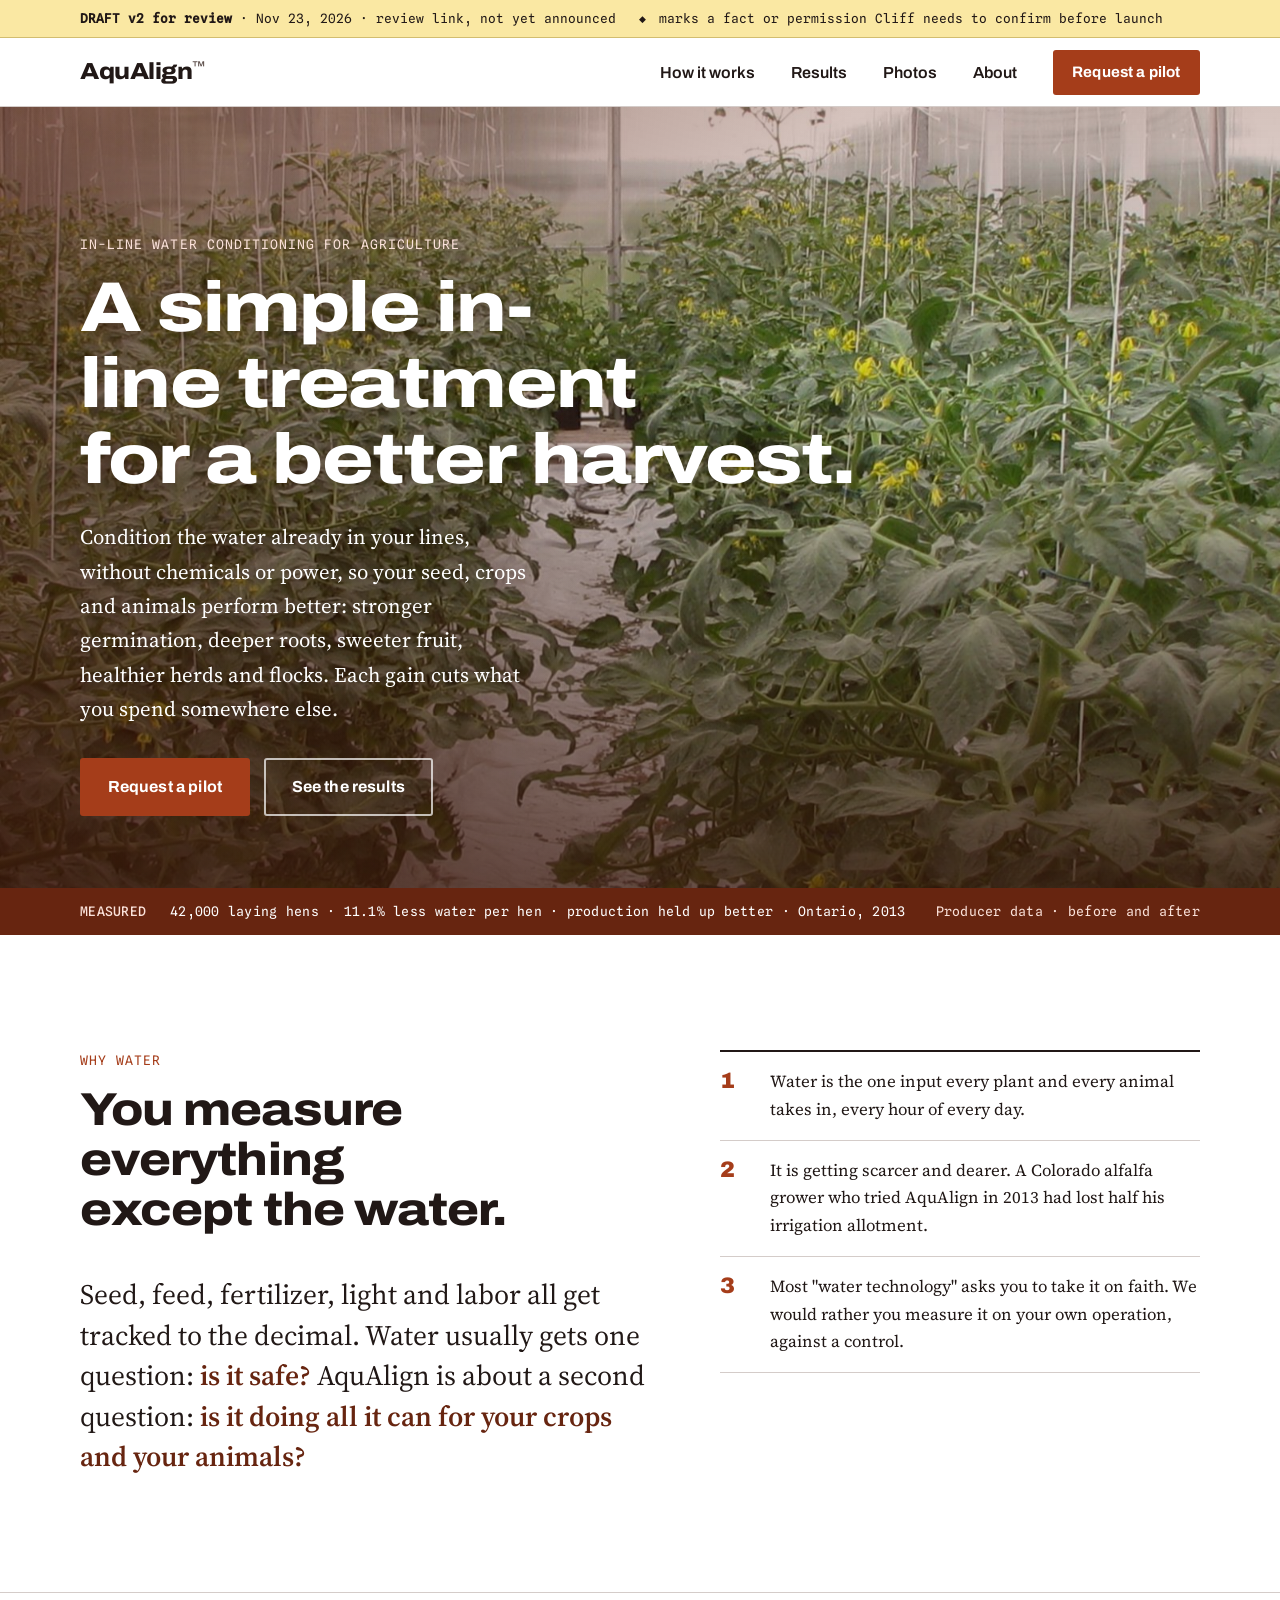
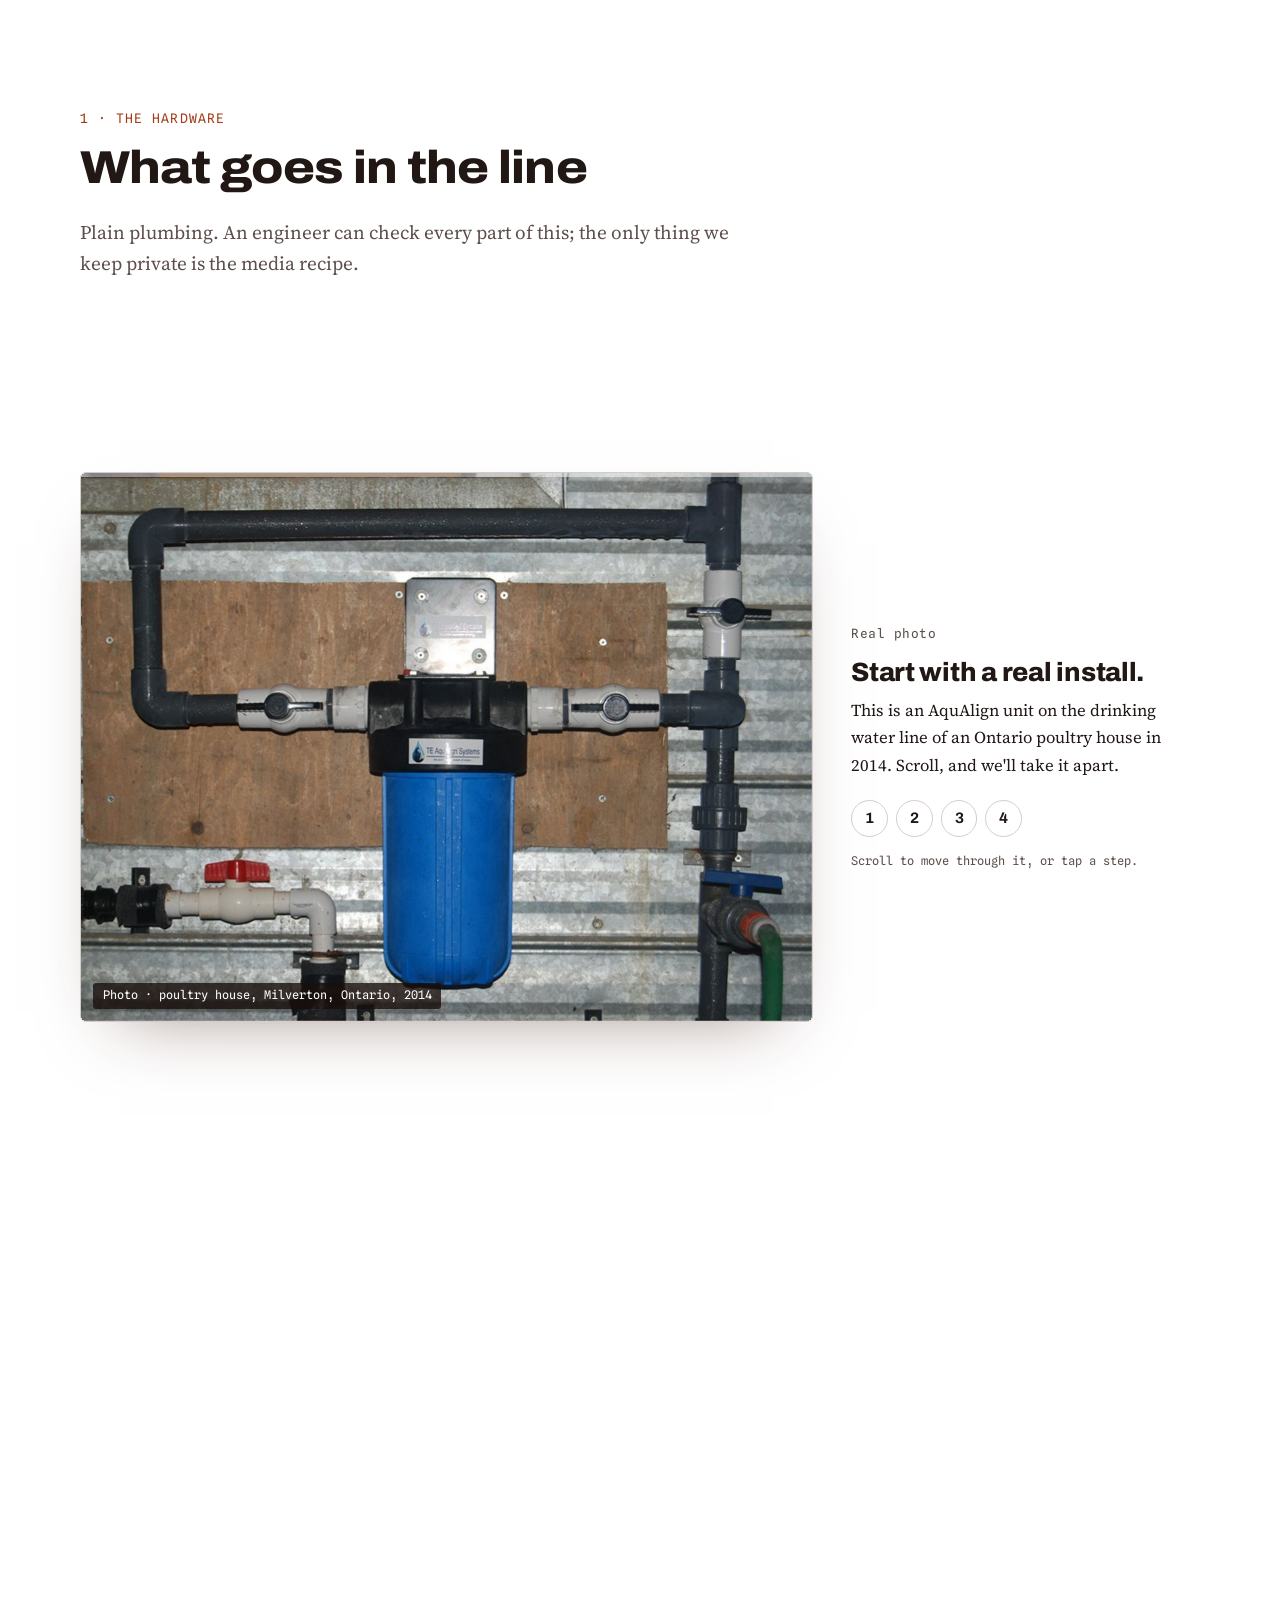
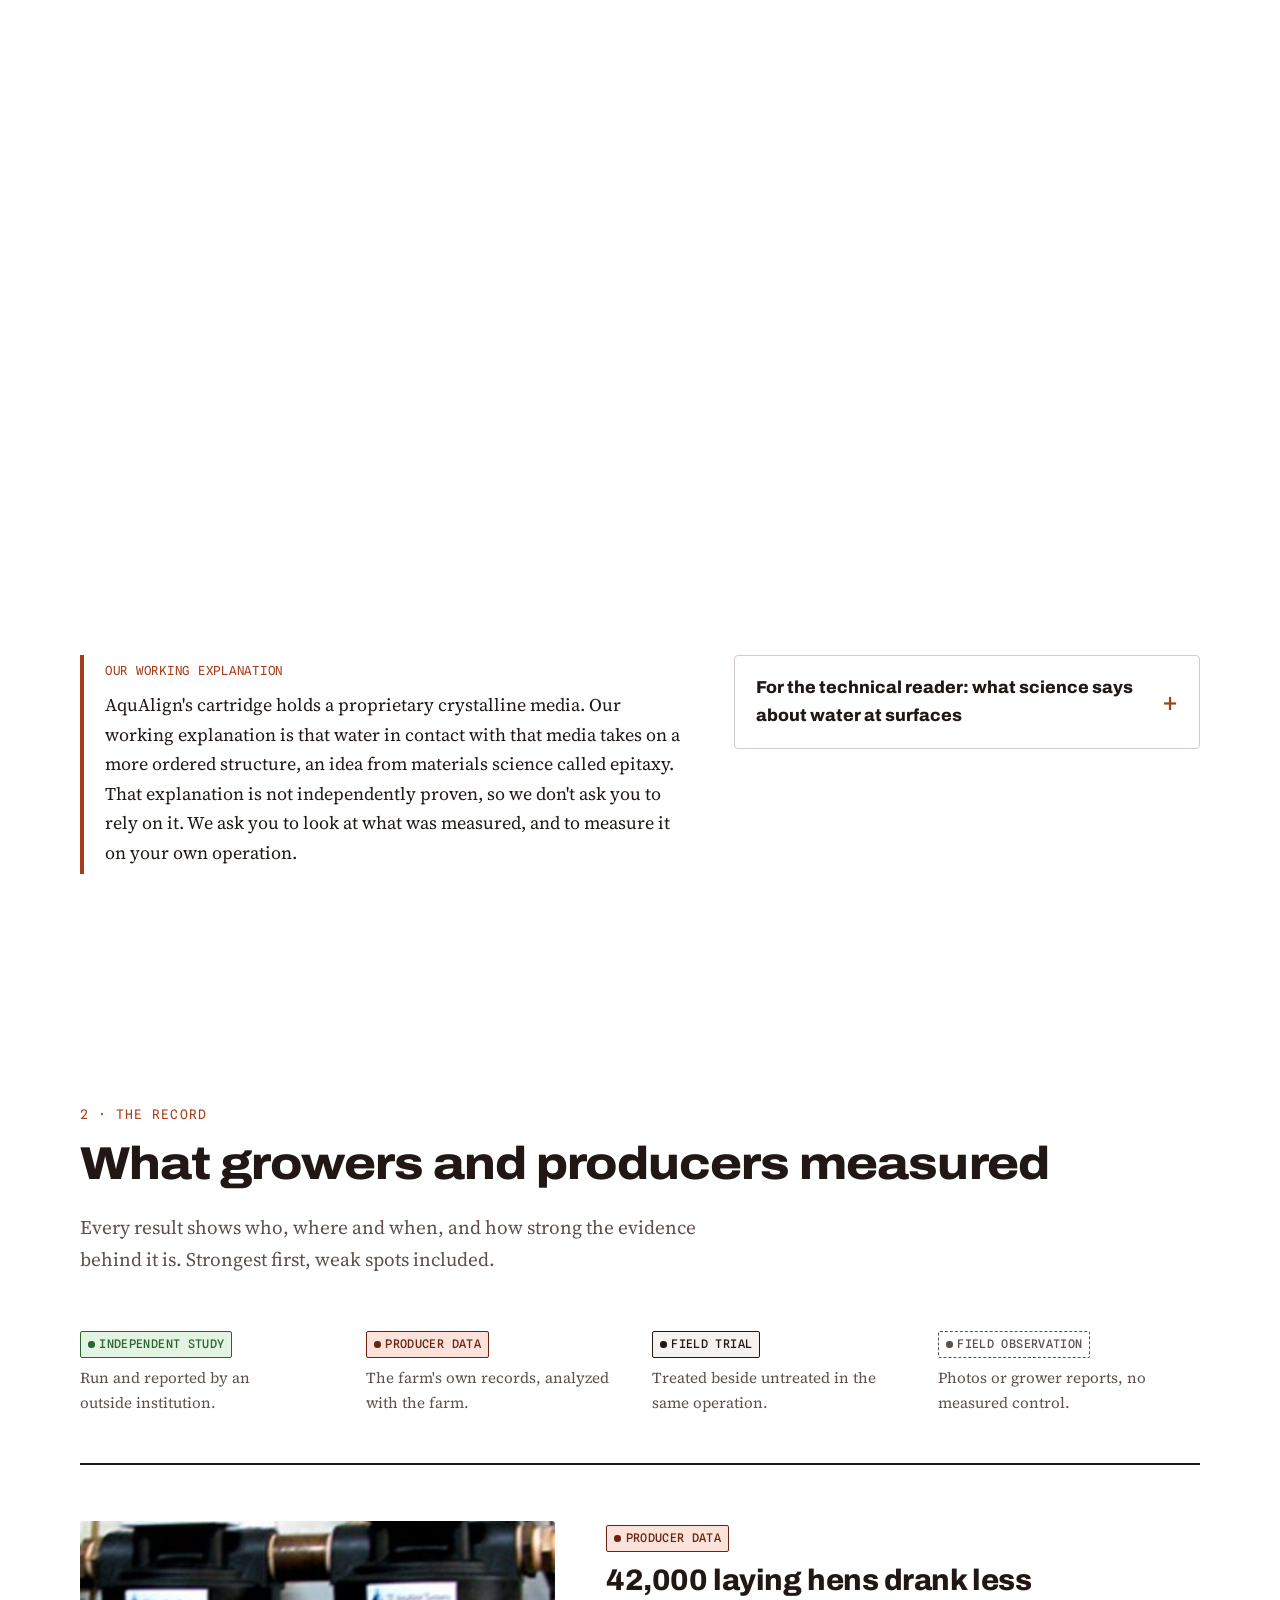
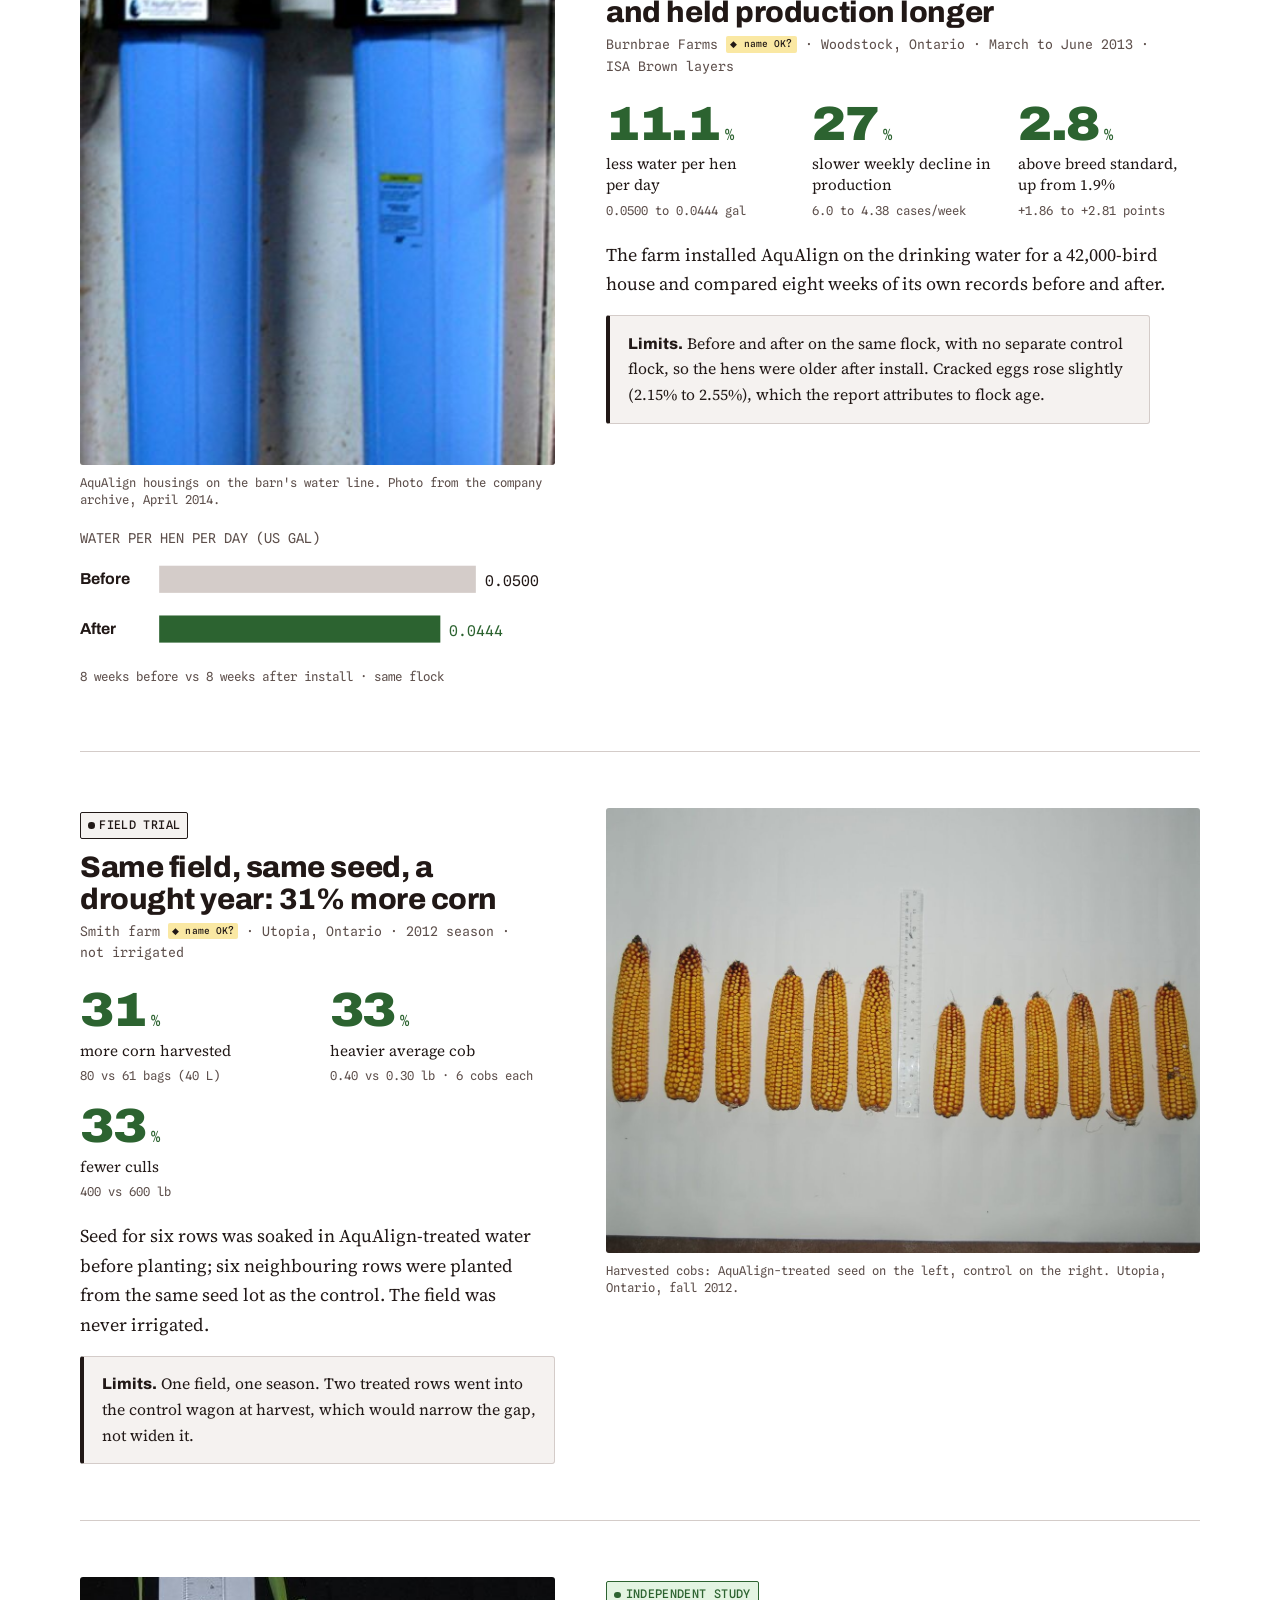
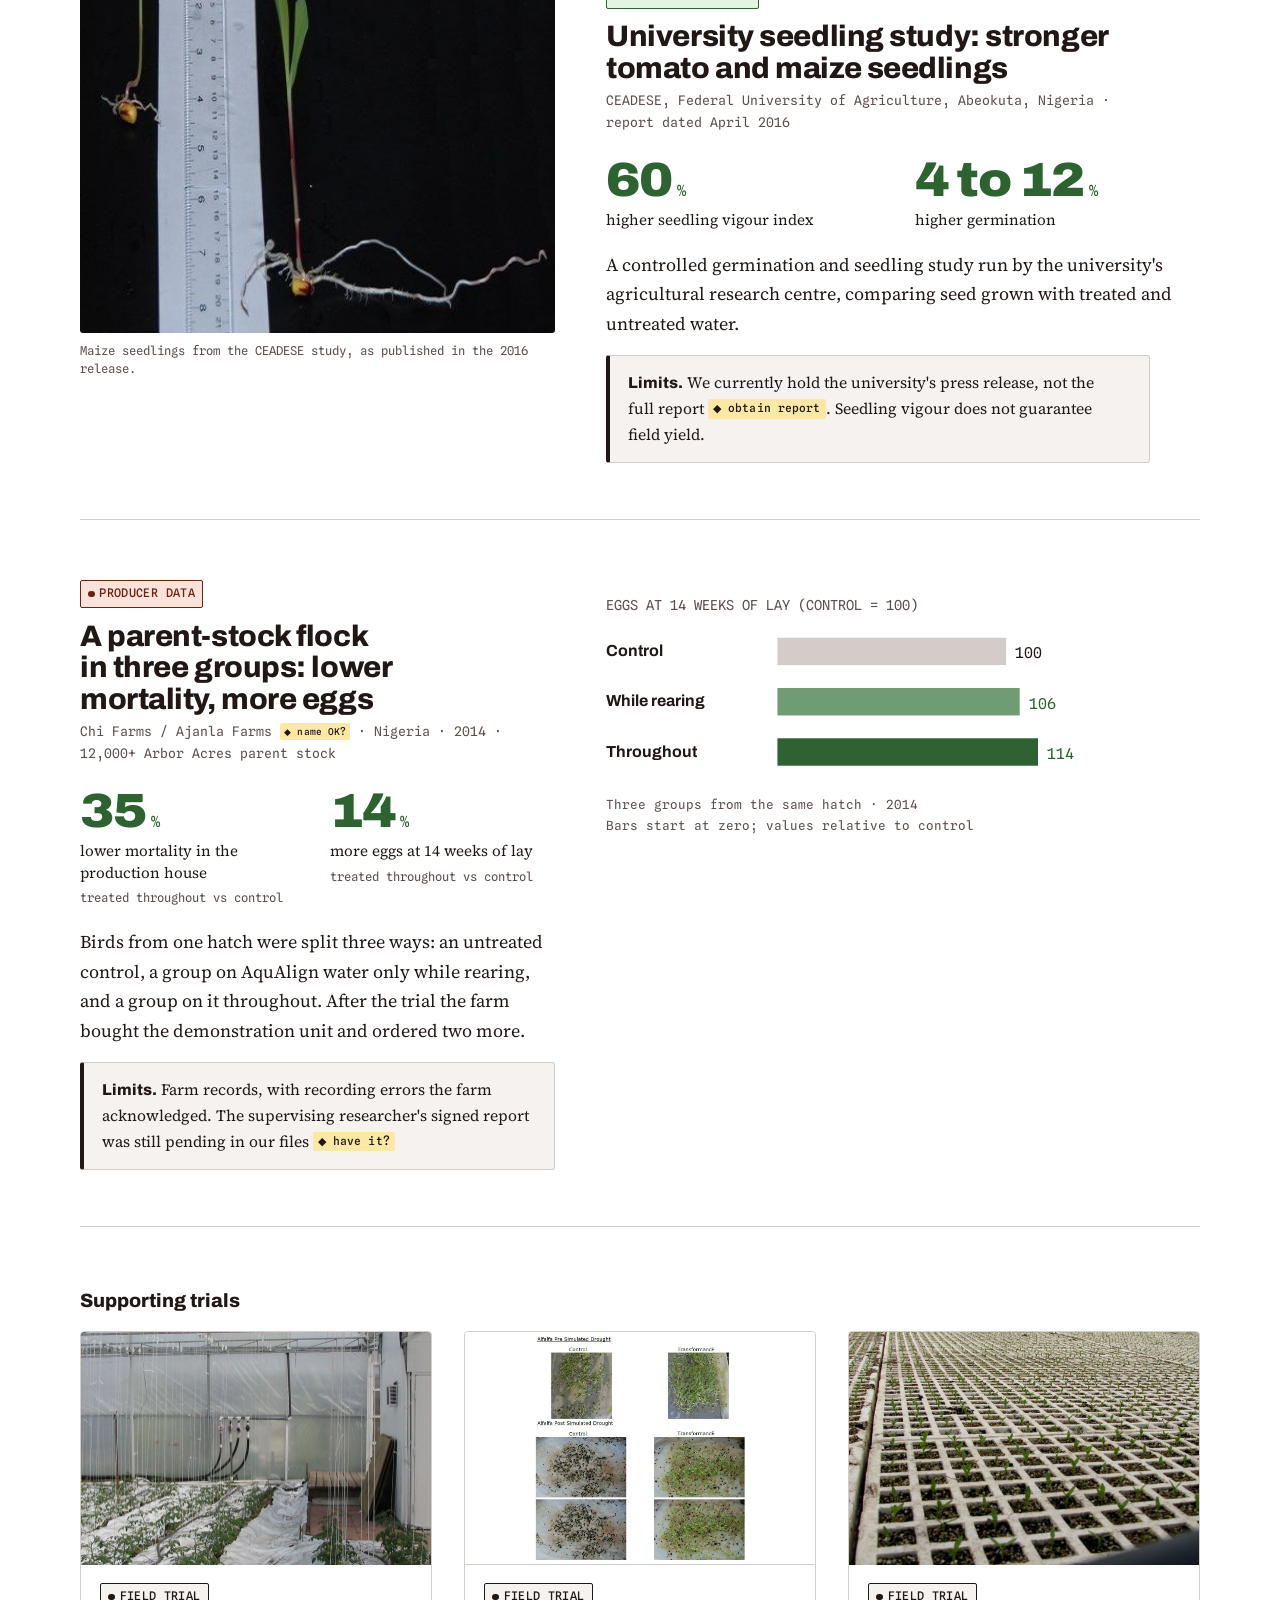
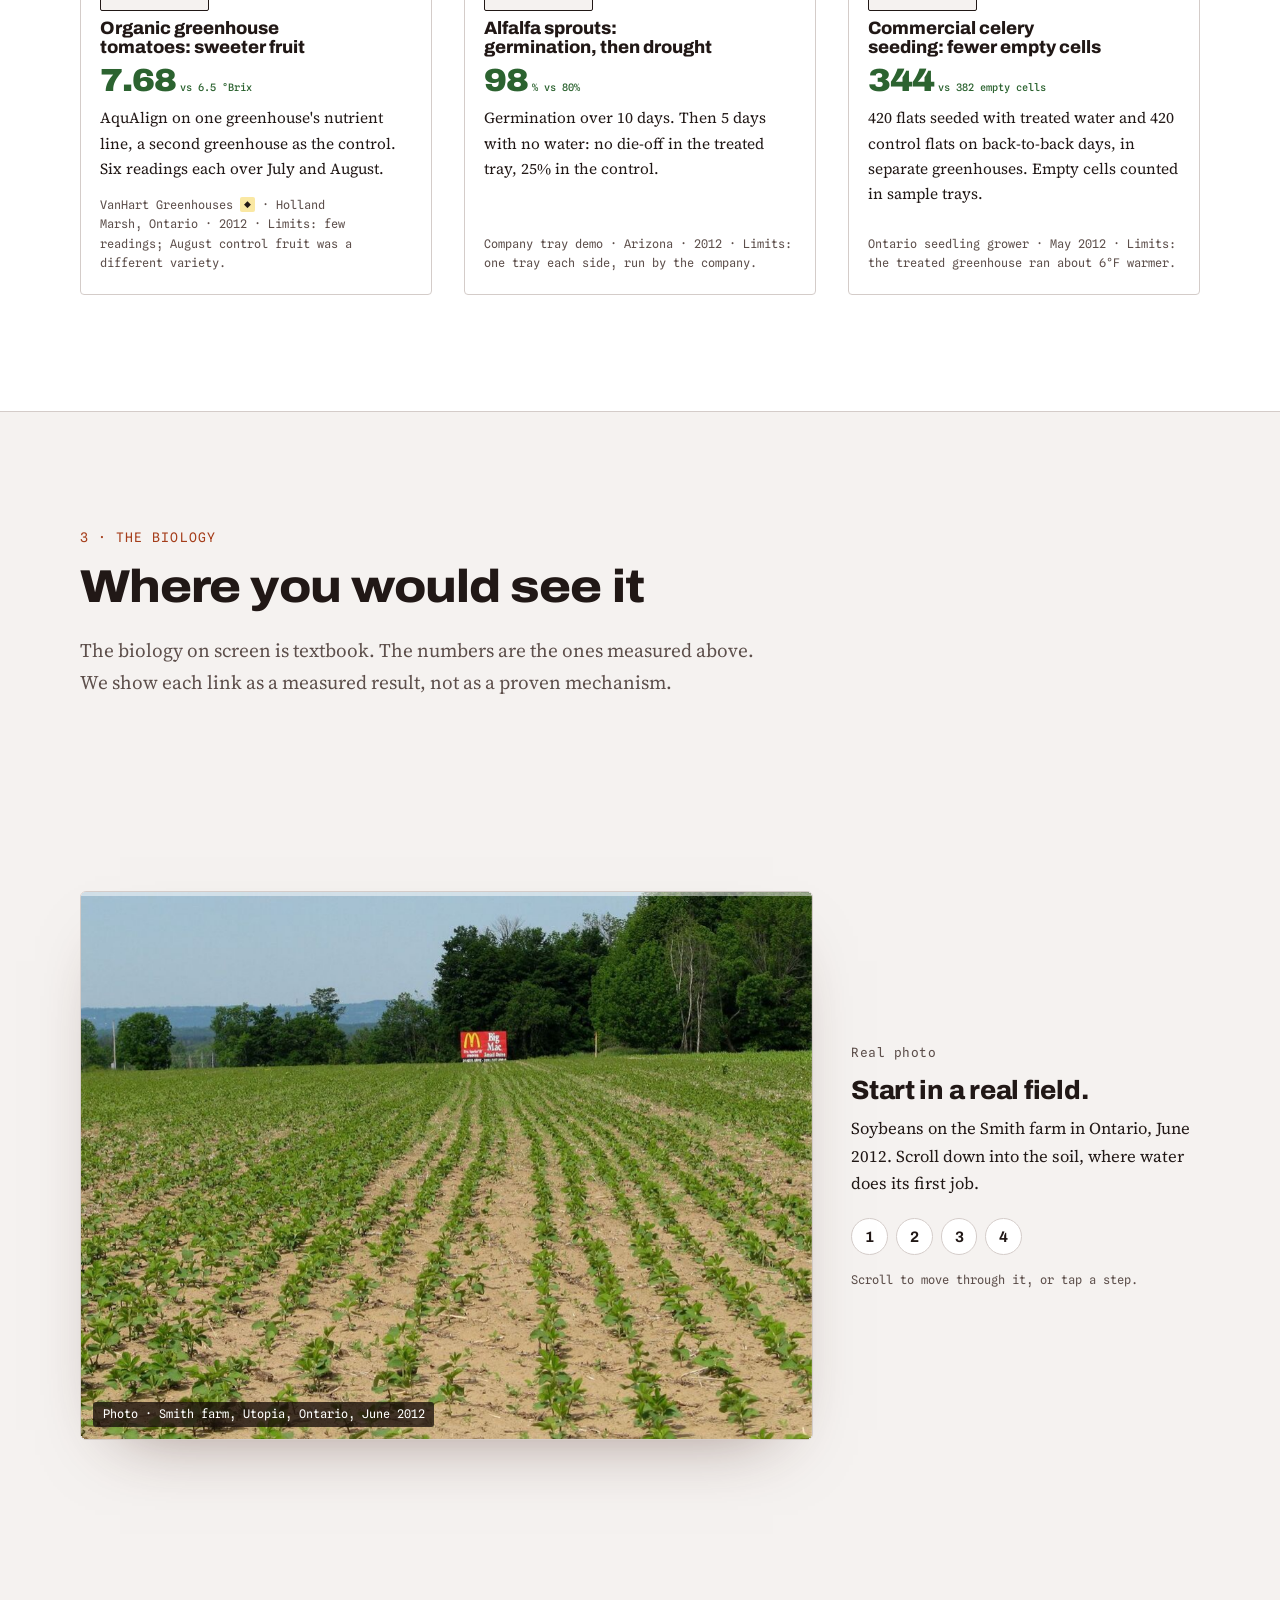
==== commit f656d4b1: "v2: new hero headline and subhead Co-Authored-By: Claude Opus 5.5 <noreply@anthropic.com> Claude-Ses" ====
--- a/v2/index.html
+++ b/v2/index.html
@@ -3,7 +3,7 @@
 <head>
 <meta charset="UTF-8">
 <meta name="viewport" content="width=device-width, initial-scale=1.0">
-<title>AquAlign | Same water. More from every drop.</title>
+<title>AquAlign | A simple in-line treatment for a better harvest</title>
 <meta name="description" content="AquAlign installs in the water line you already have: no chemicals, no additives, no power. The field record from greenhouses, row crops and egg barns, with dates, names and limits.">
 <meta name="robots" content="noindex">
 <link rel="preload" href="fonts/archivo-latin-wdth-normal.woff2" as="font" type="font/woff2" crossorigin>
@@ -45,8 +45,8 @@
   <div class="hero-scrim"></div>
   <div class="wrap hero-inner">
     <span class="kicker">In-line water conditioning for agriculture</span>
-    <h1 class="hero-title" id="hero-title"><span class="line">Same water.</span><span class="line">More from every drop.</span></h1>
-    <p class="hero-sub">AquAlign installs in the water line you already have. No chemicals, no additives, no power. Below is what growers and producers measured when they used it, with the dates, the names and the limits attached.</p>
+    <h1 class="hero-title" id="hero-title"><span class="line">A simple in-line treatment</span><span class="line">for a better harvest.</span></h1>
+    <p class="hero-sub">Condition the water already in your lines, without chemicals or power, so your seed, crops and animals perform better: stronger germination, deeper roots, sweeter fruit, healthier herds and flocks. Each gain cuts what you spend somewhere else.</p>
     <div class="hero-cta">
       <a class="btn btn-clay" href="#pilot">Request a pilot</a>
       <a class="btn btn-ghost" href="#results">See the results</a>
--- a/v2/story.css
+++ b/v2/story.css
@@ -300,3 +300,5 @@
   .scrolly-side .verify, .scroll-hint { display: none; }
   .scrolly .anim-dot { width: 2rem; height: 2rem; font-size: 0.85rem; }
 }
+
+.hero-title { max-width: 18ch; font-size: clamp(2.4rem, 6.2vw, 4.4rem); }
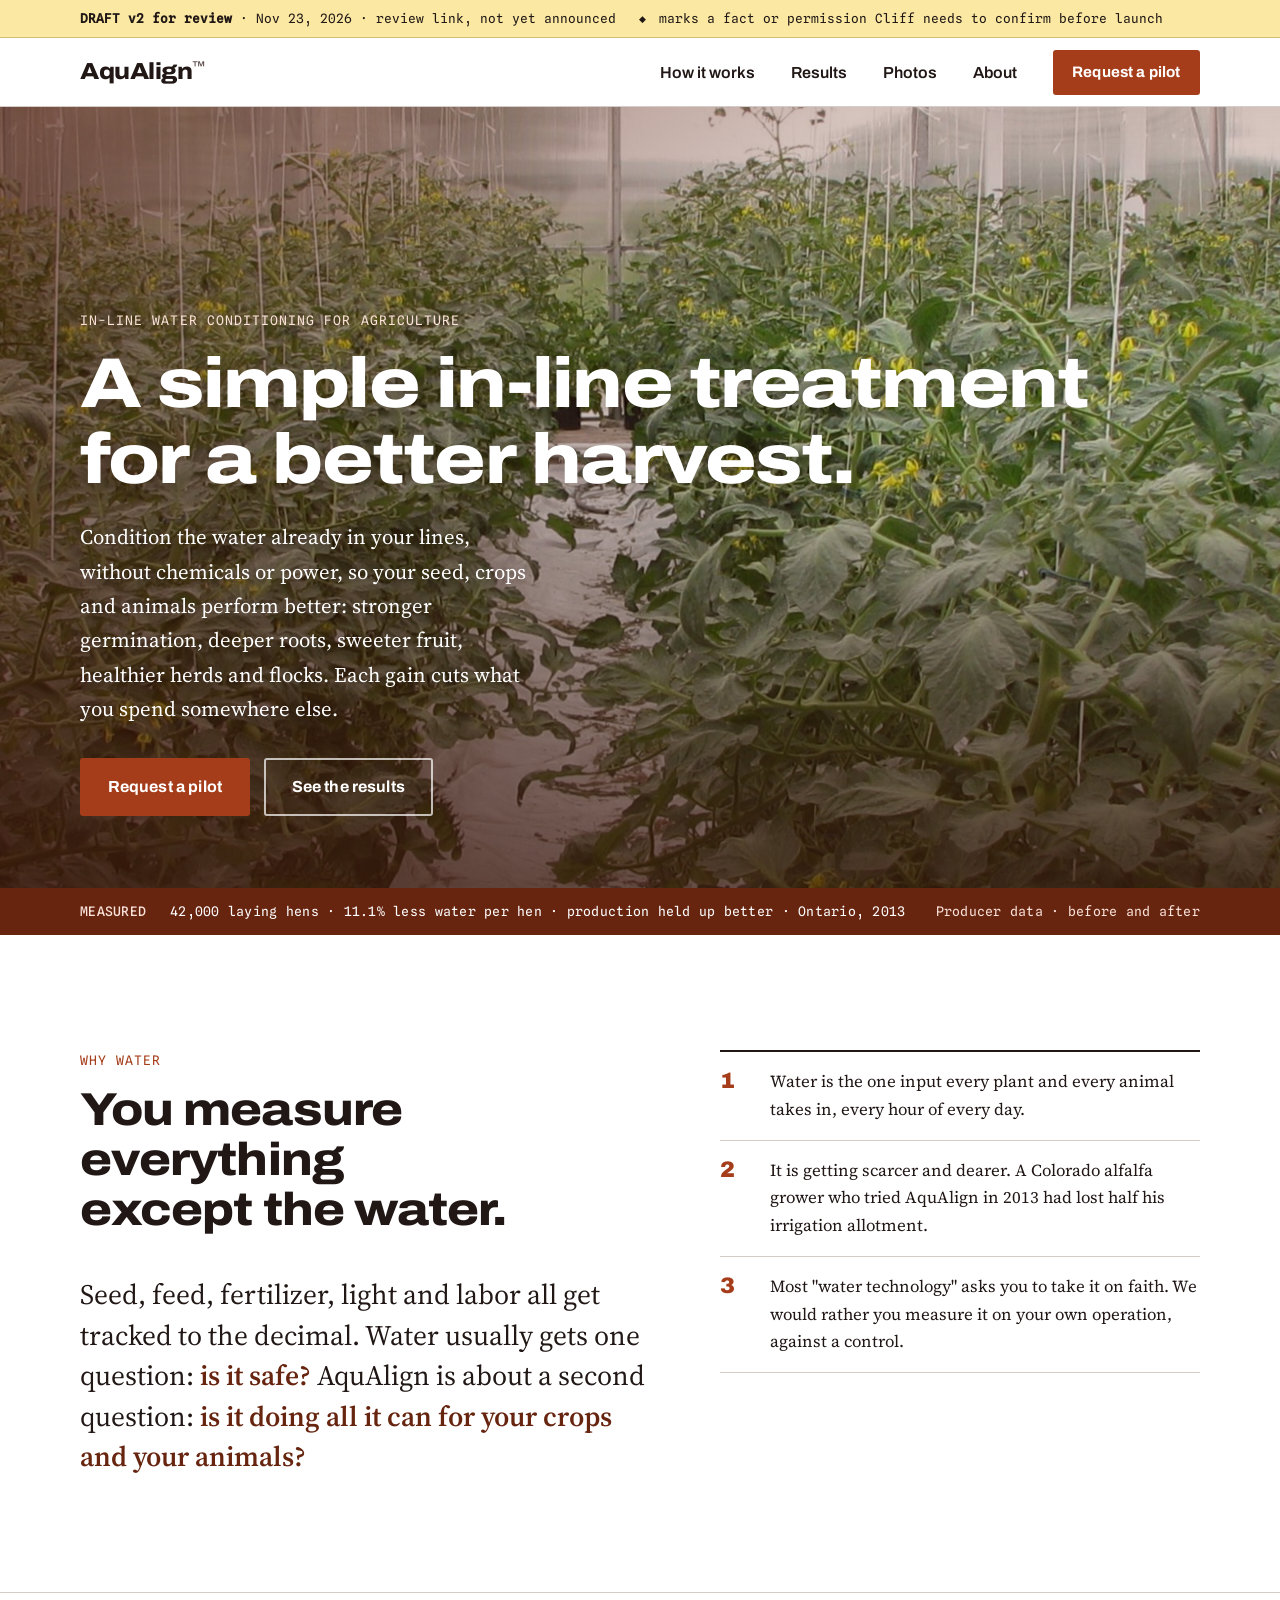
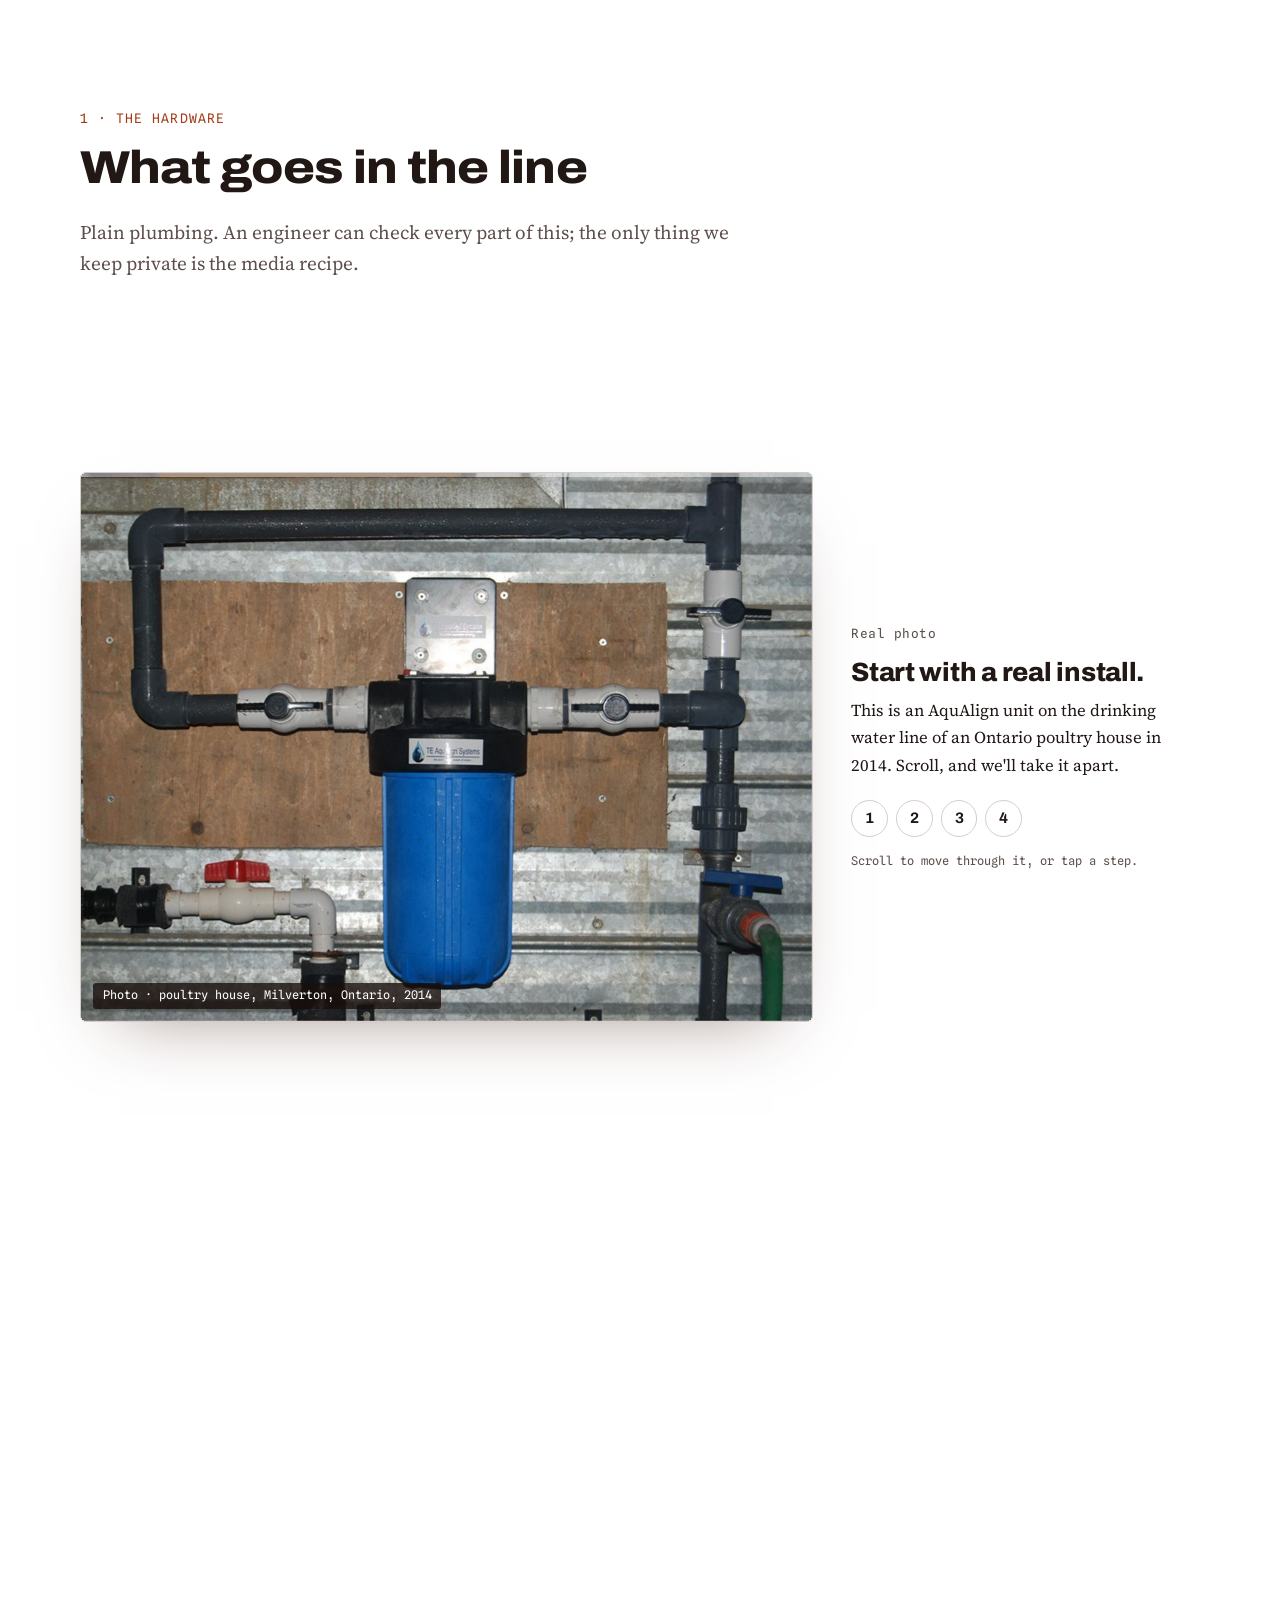
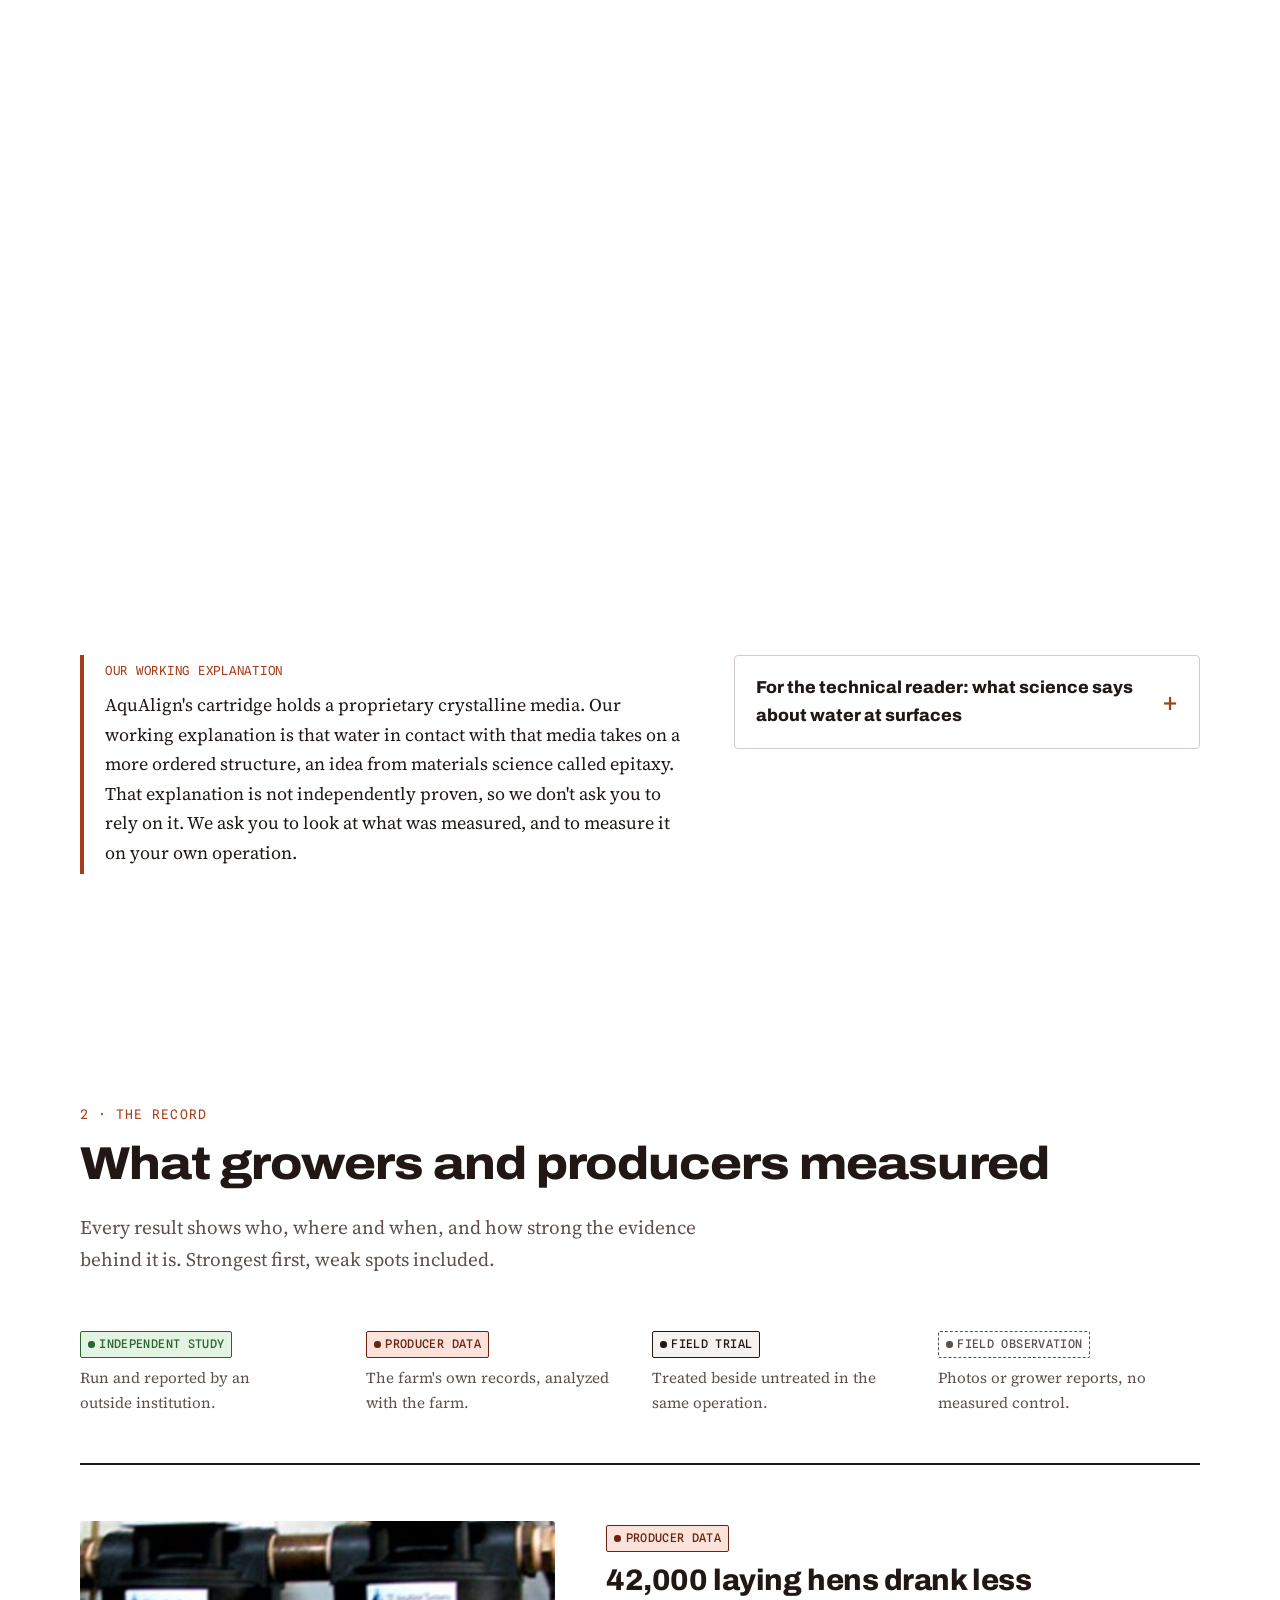
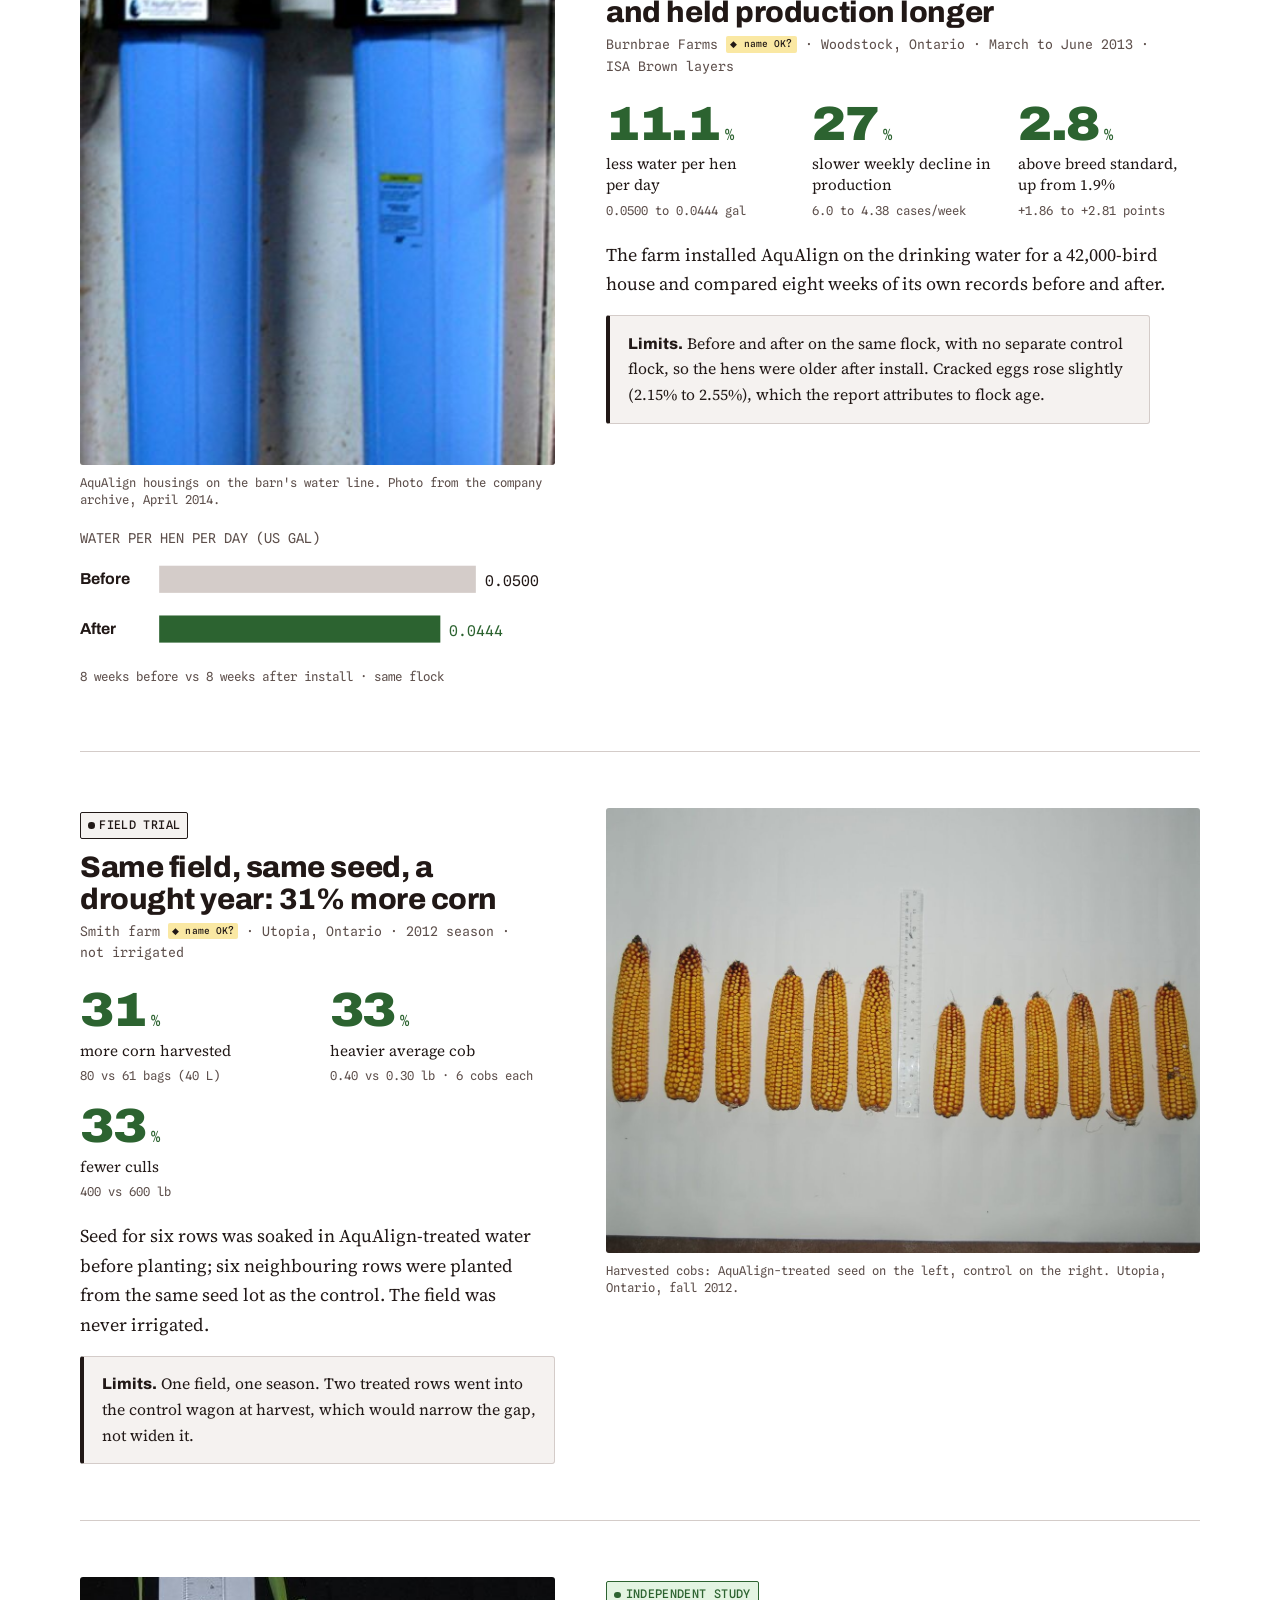
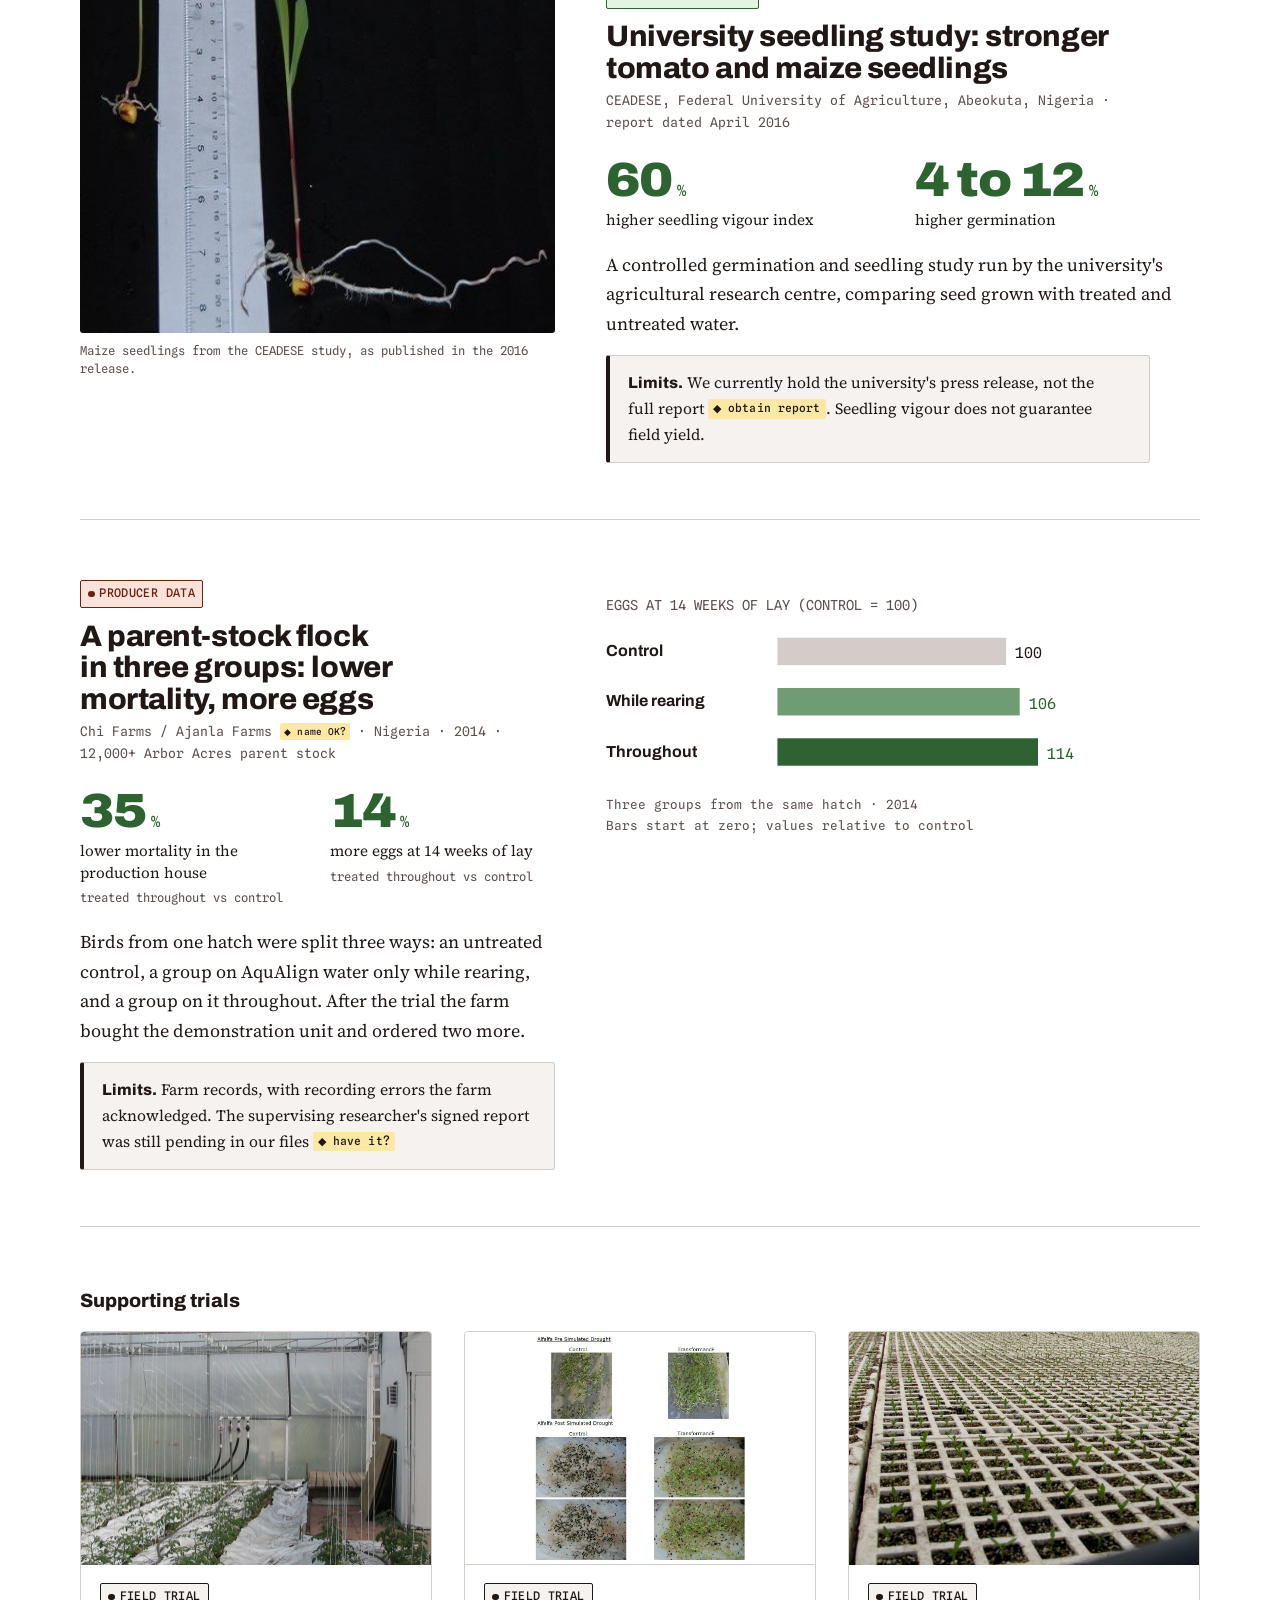
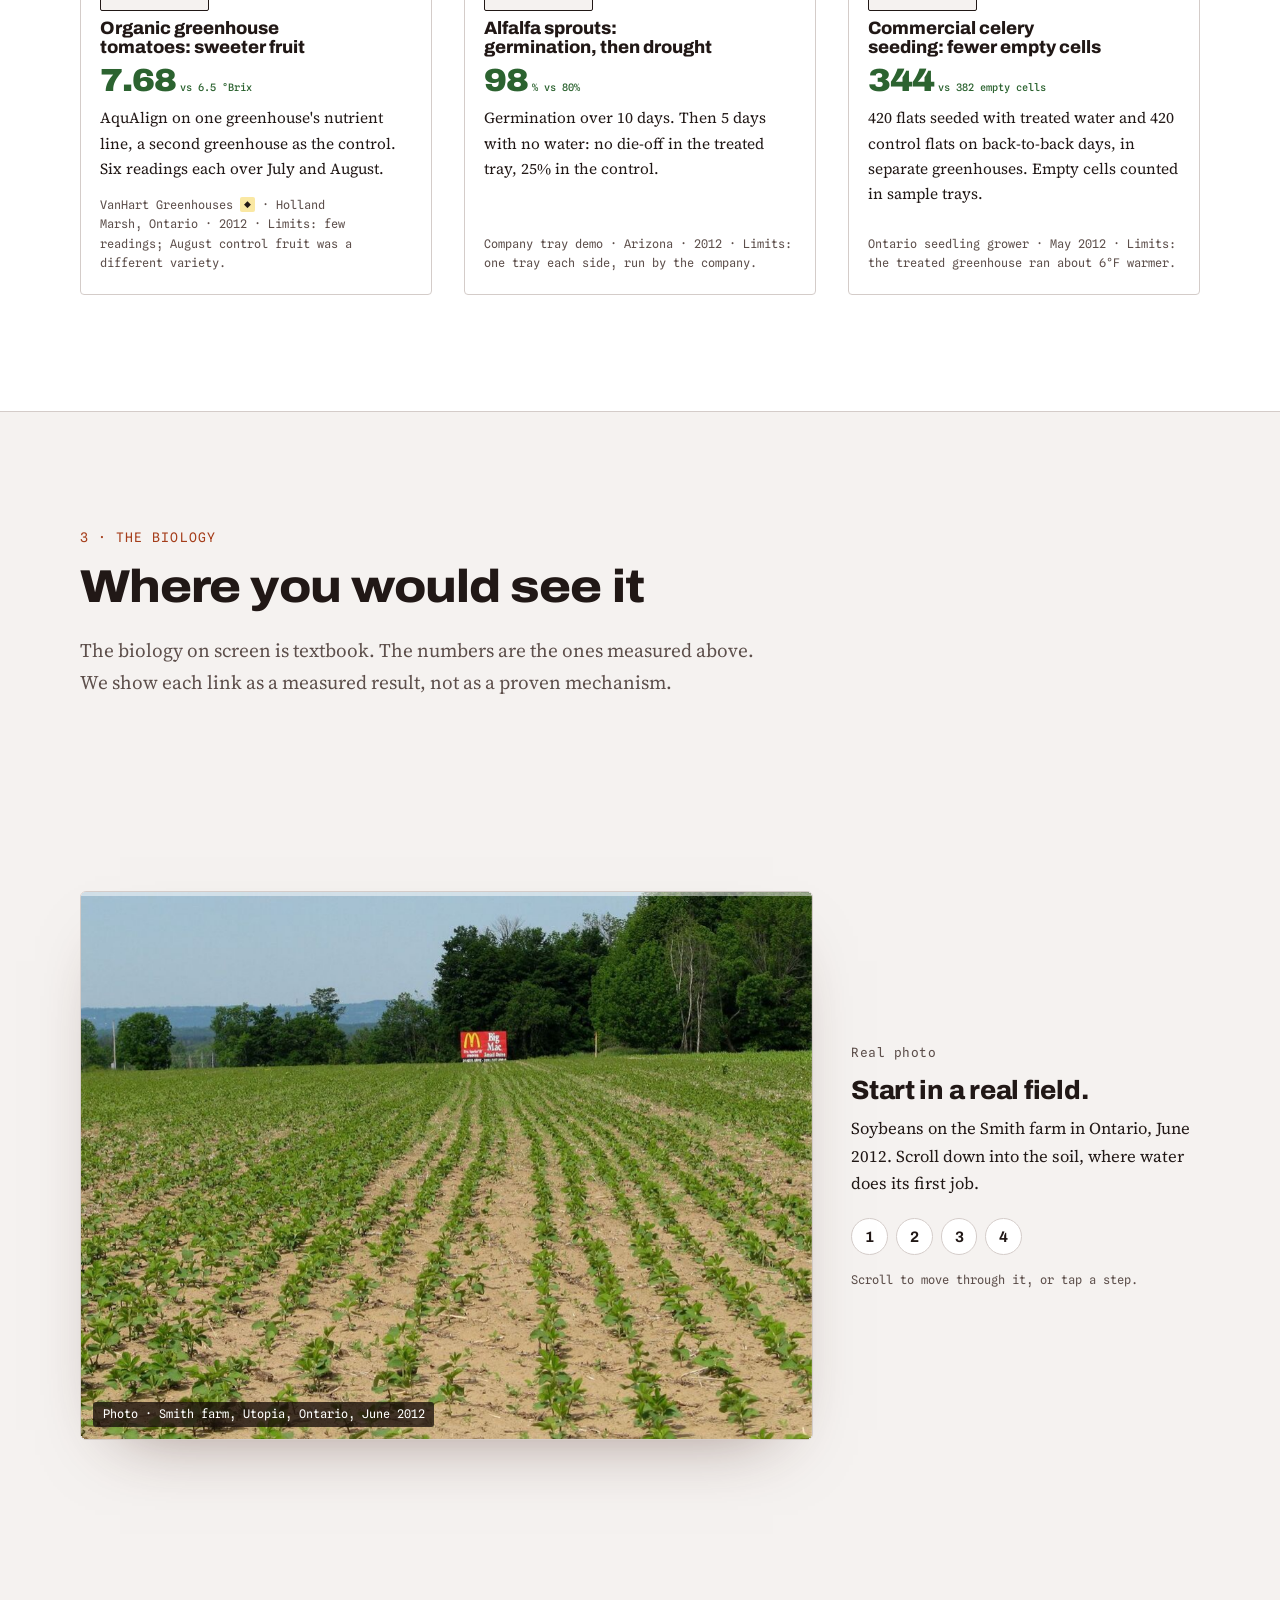
==== commit 5df8043c: "v2: keep in-line together in headline Co-Authored-By: Claude Opus 5.5 <noreply@anthropic.com> Claude" ====
--- a/v2/index.html
+++ b/v2/index.html
@@ -45,7 +45,7 @@
   <div class="hero-scrim"></div>
   <div class="wrap hero-inner">
     <span class="kicker">In-line water conditioning for agriculture</span>
-    <h1 class="hero-title" id="hero-title"><span class="line">A simple in-line treatment</span><span class="line">for a better harvest.</span></h1>
+    <h1 class="hero-title" id="hero-title"><span class="line">A simple <span style="white-space:nowrap">in-line</span> treatment</span><span class="line">for a better harvest.</span></h1>
     <p class="hero-sub">Condition the water already in your lines, without chemicals or power, so your seed, crops and animals perform better: stronger germination, deeper roots, sweeter fruit, healthier herds and flocks. Each gain cuts what you spend somewhere else.</p>
     <div class="hero-cta">
       <a class="btn btn-clay" href="#pilot">Request a pilot</a>
--- a/v2/story.css
+++ b/v2/story.css
@@ -301,4 +301,4 @@
   .scrolly .anim-dot { width: 2rem; height: 2rem; font-size: 0.85rem; }
 }
 
-.hero-title { max-width: 18ch; font-size: clamp(2.4rem, 6.2vw, 4.4rem); }
+.hero-title { max-width: 20ch; font-size: clamp(2.4rem, 6.2vw, 4.4rem); }
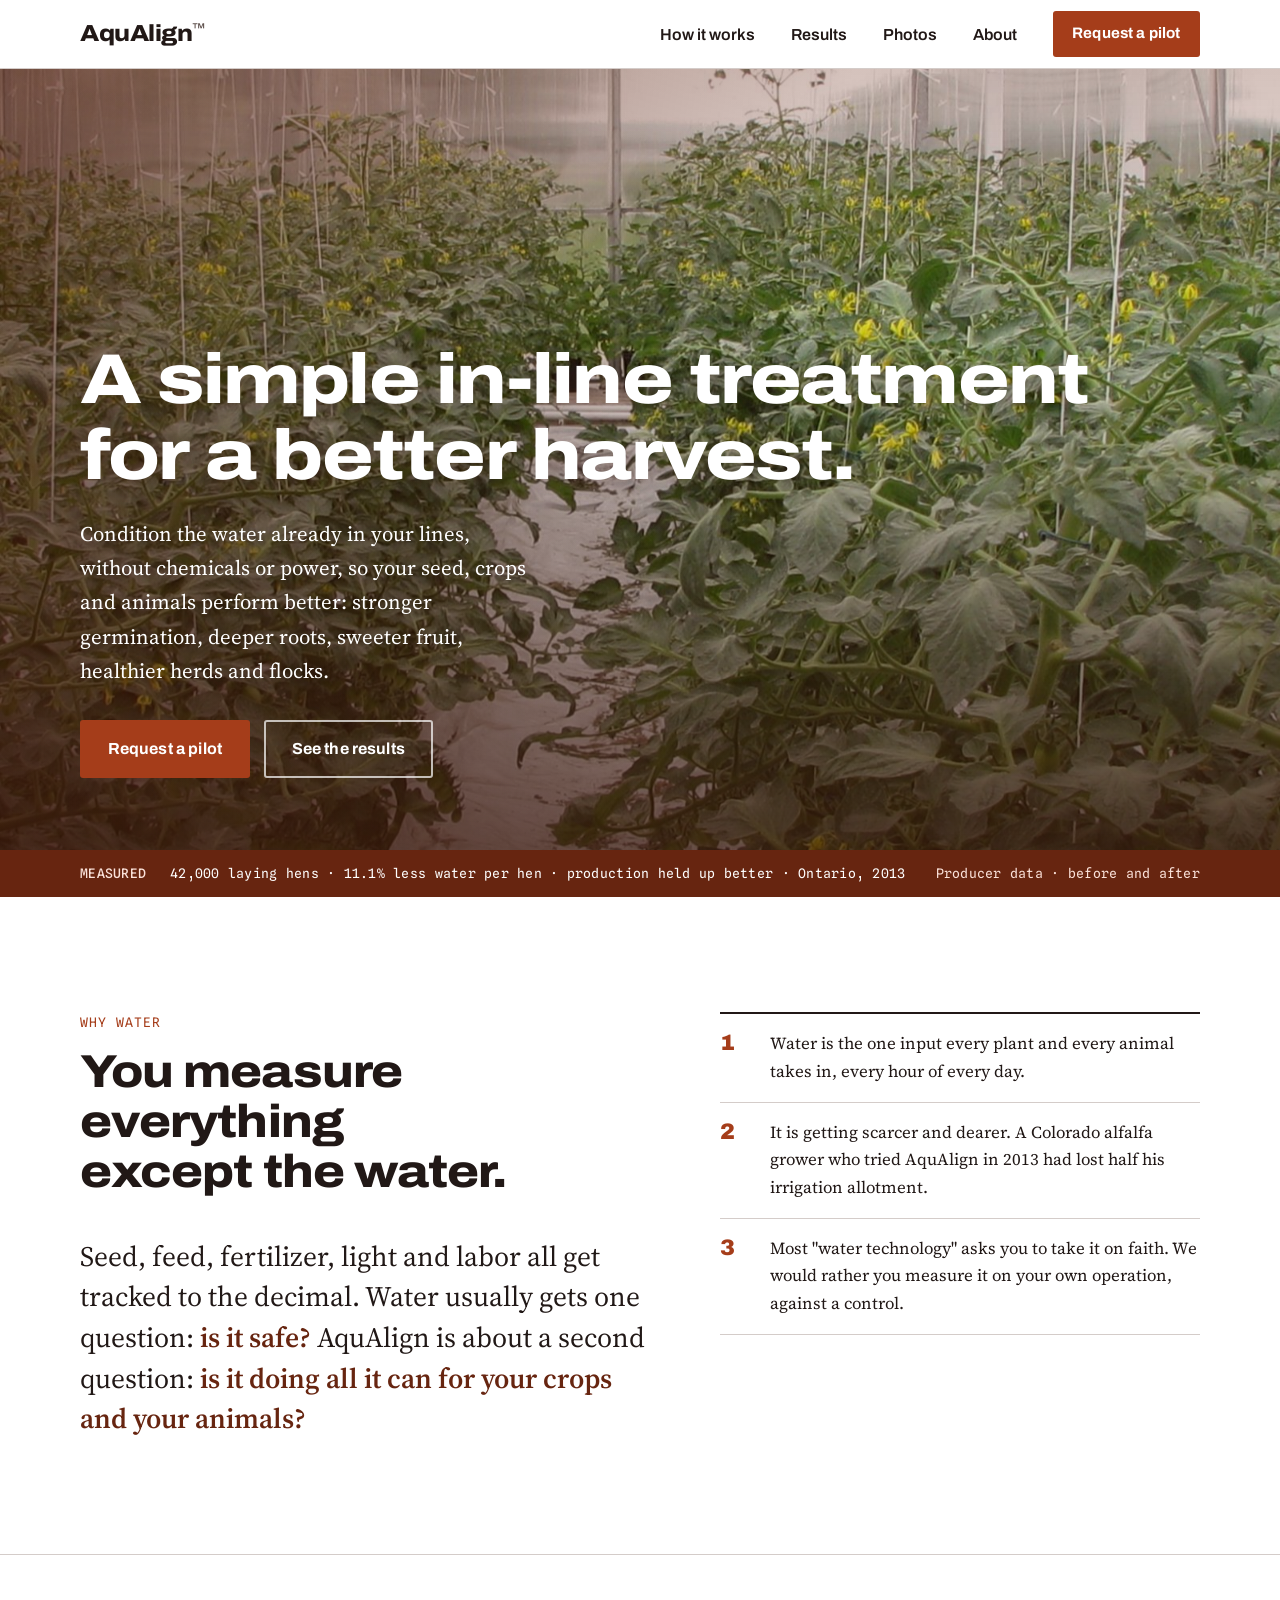
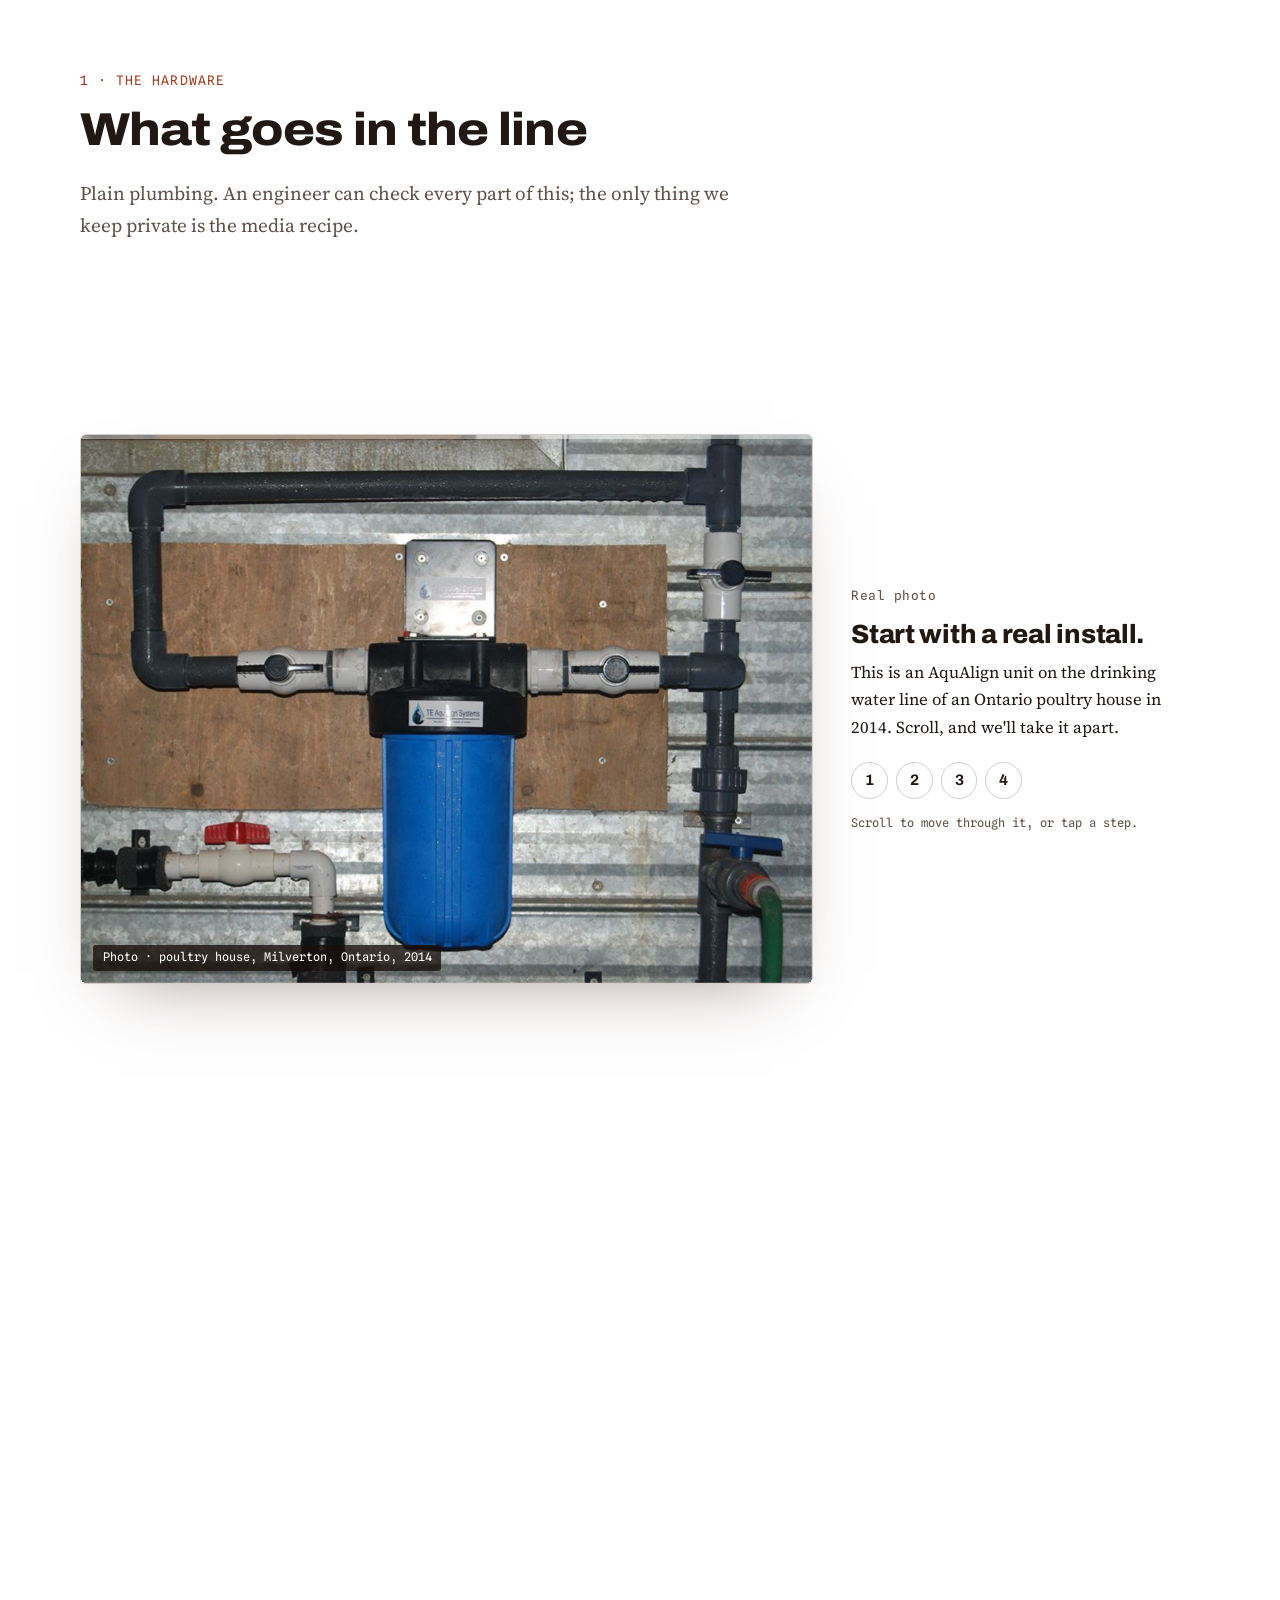
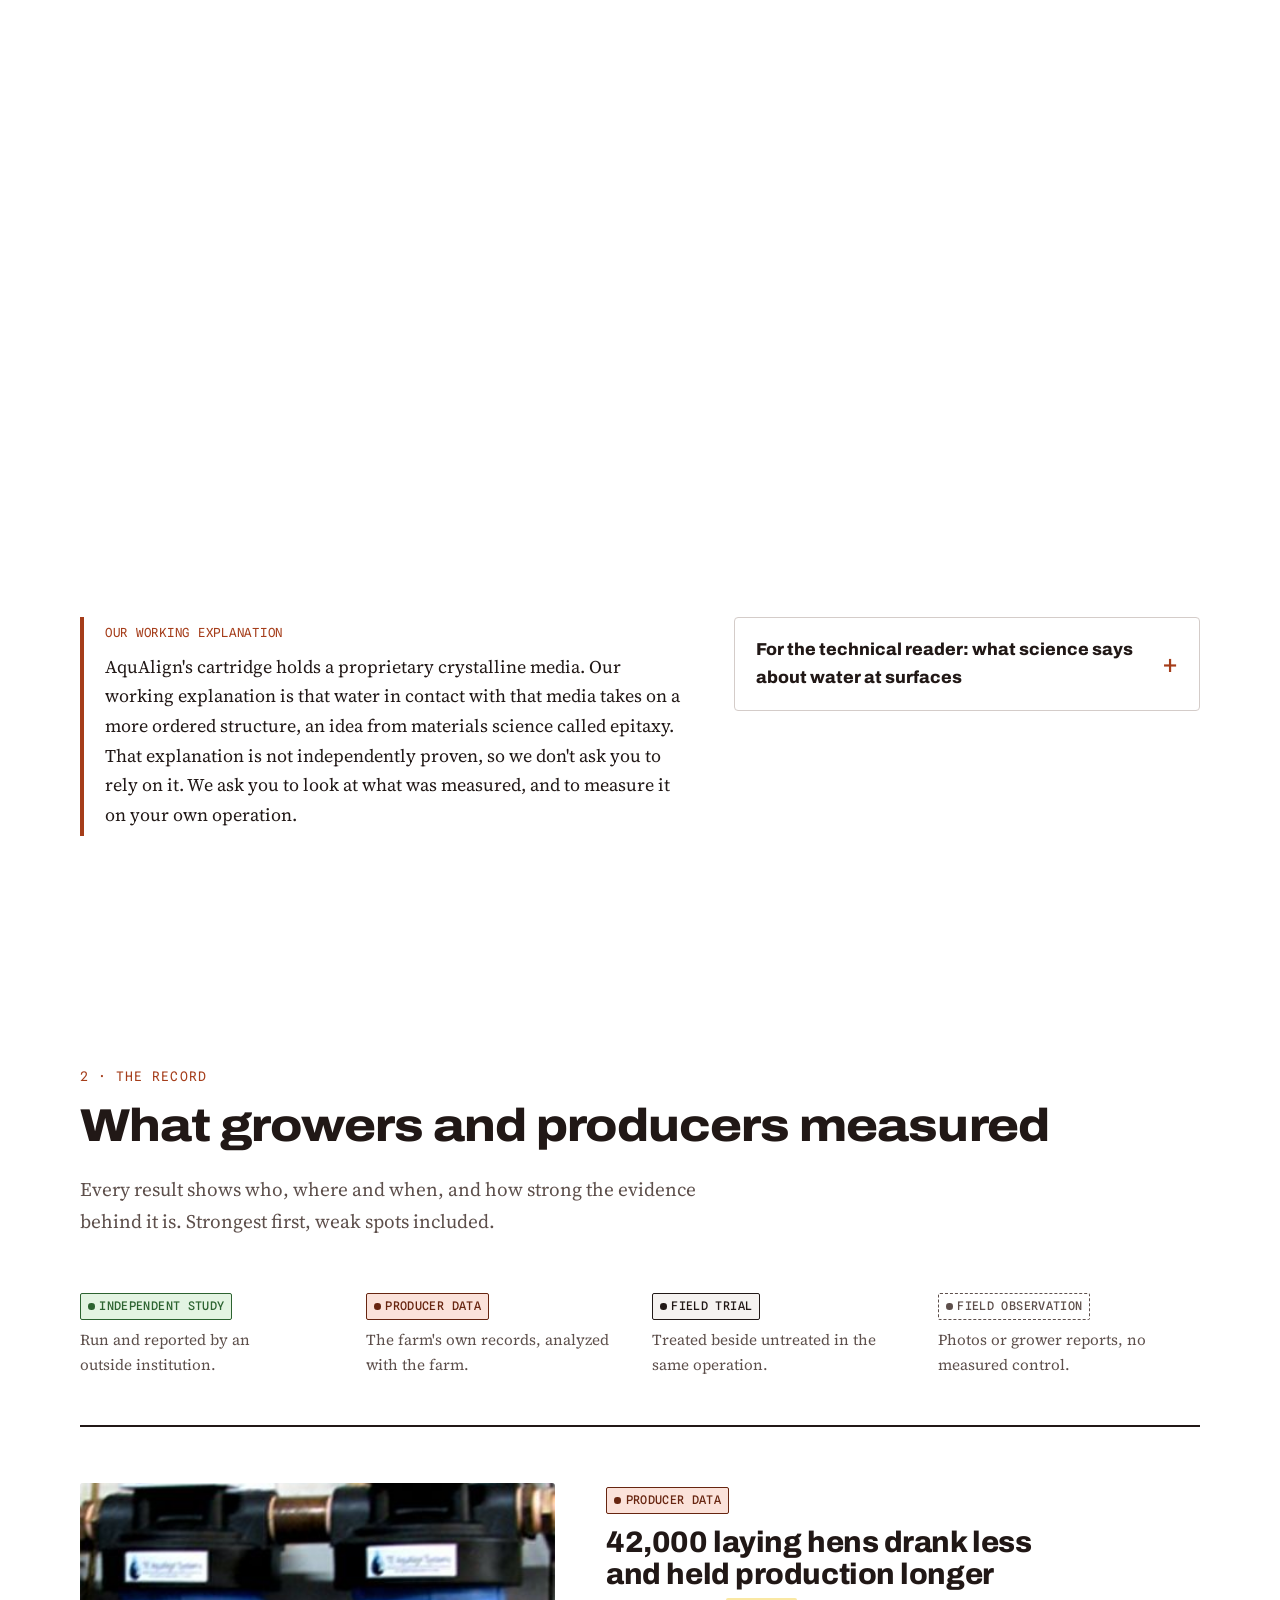
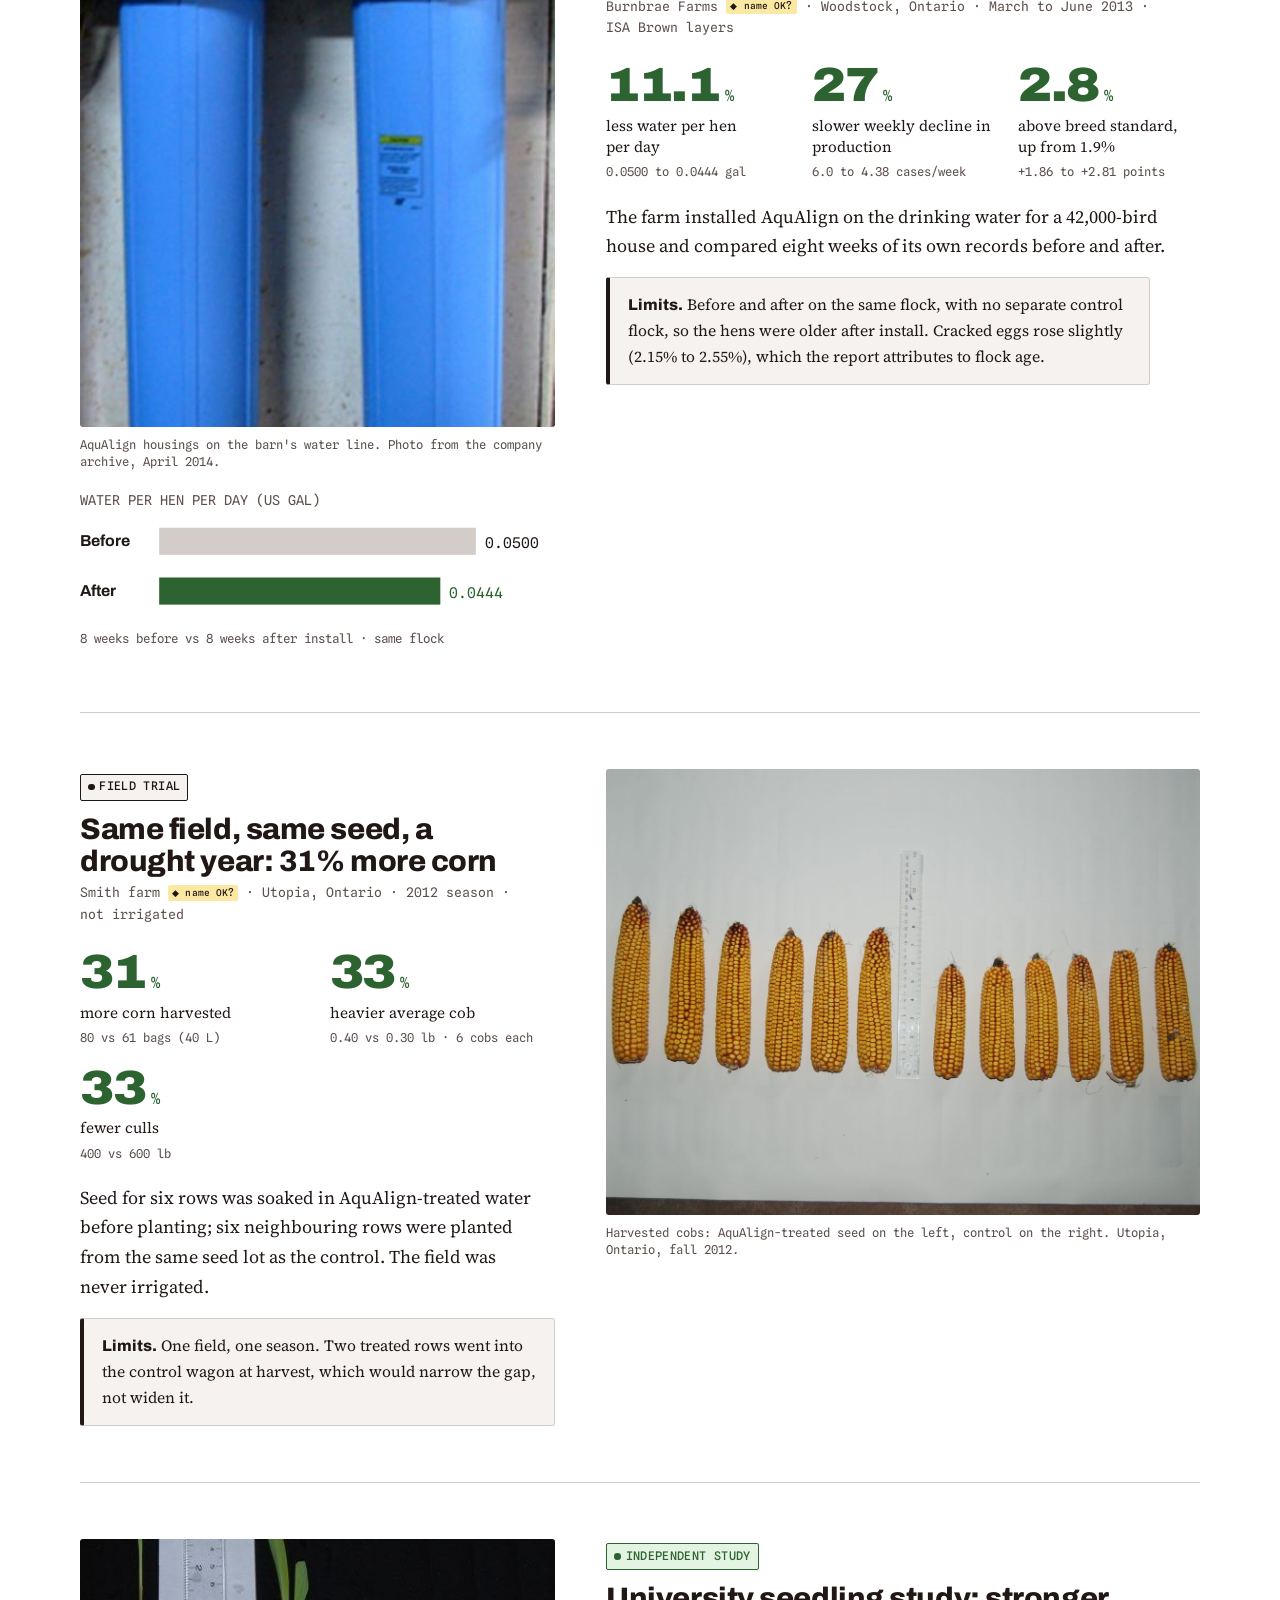
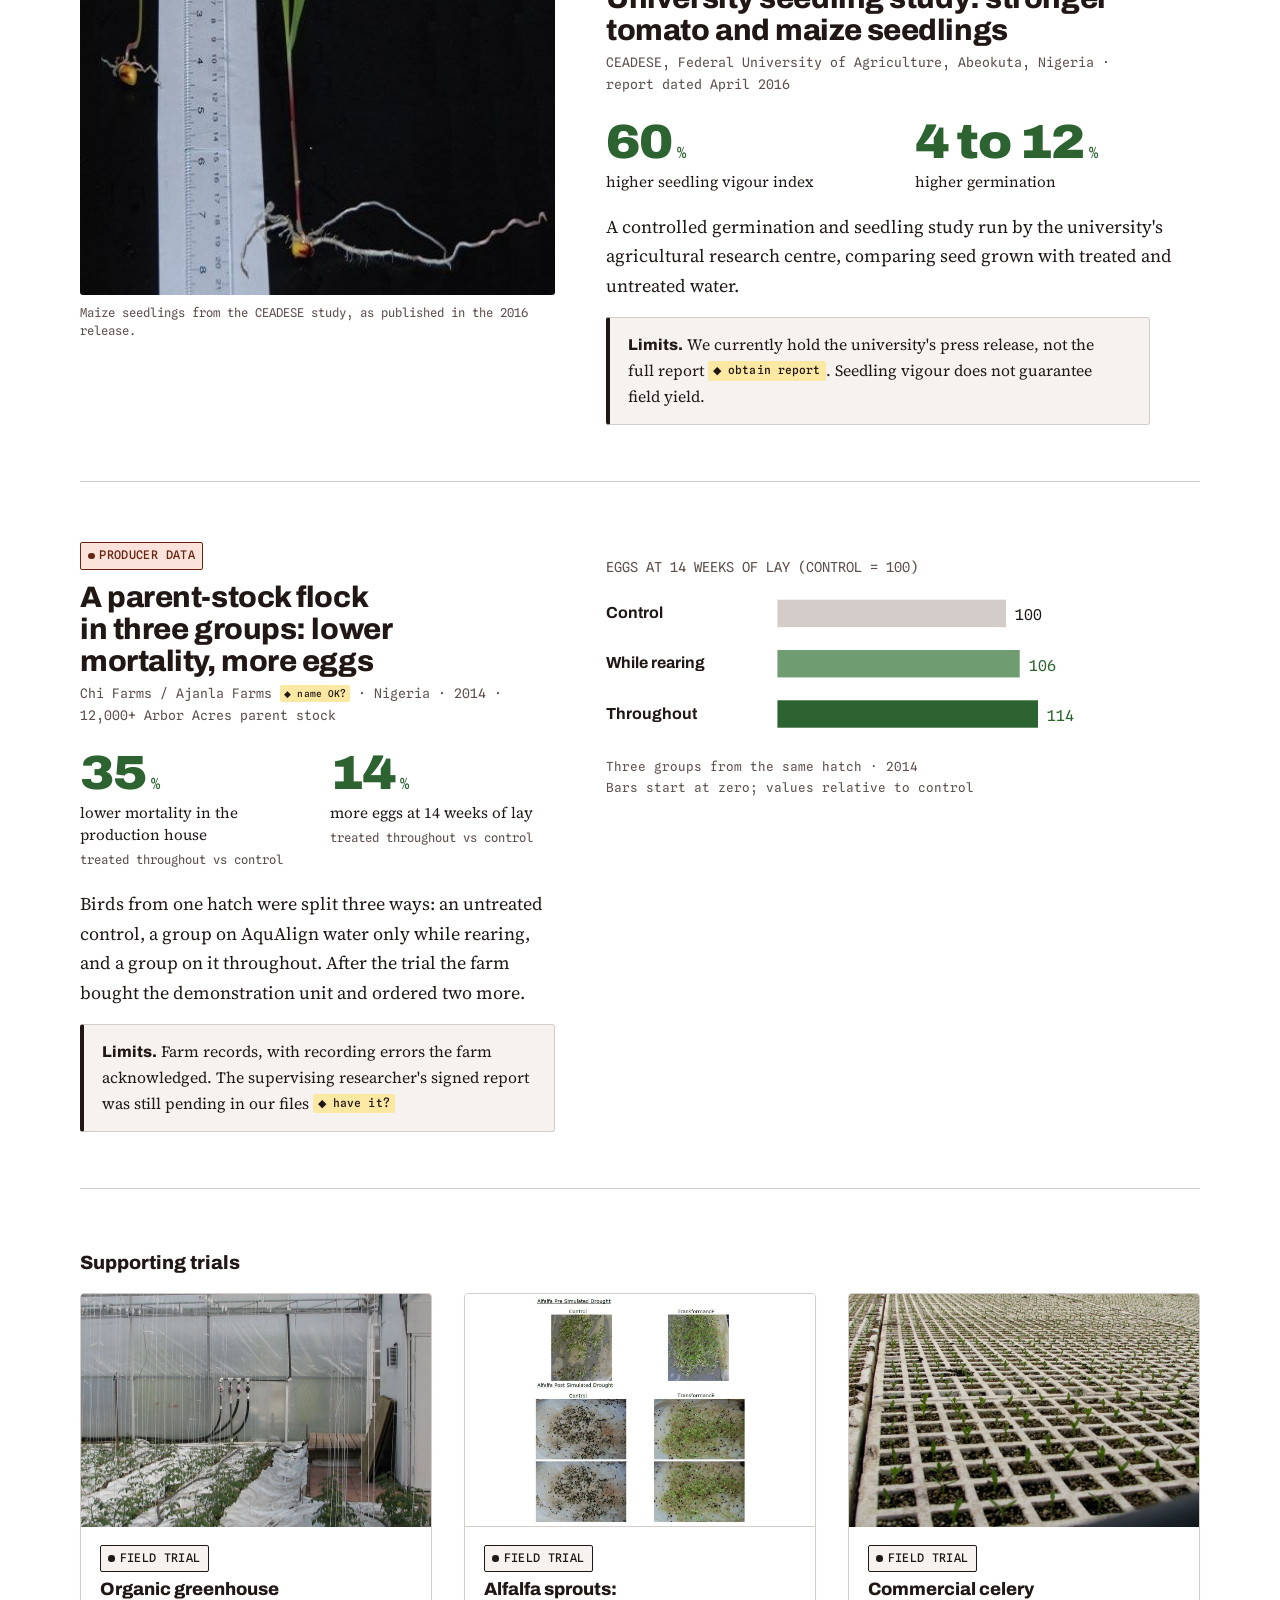
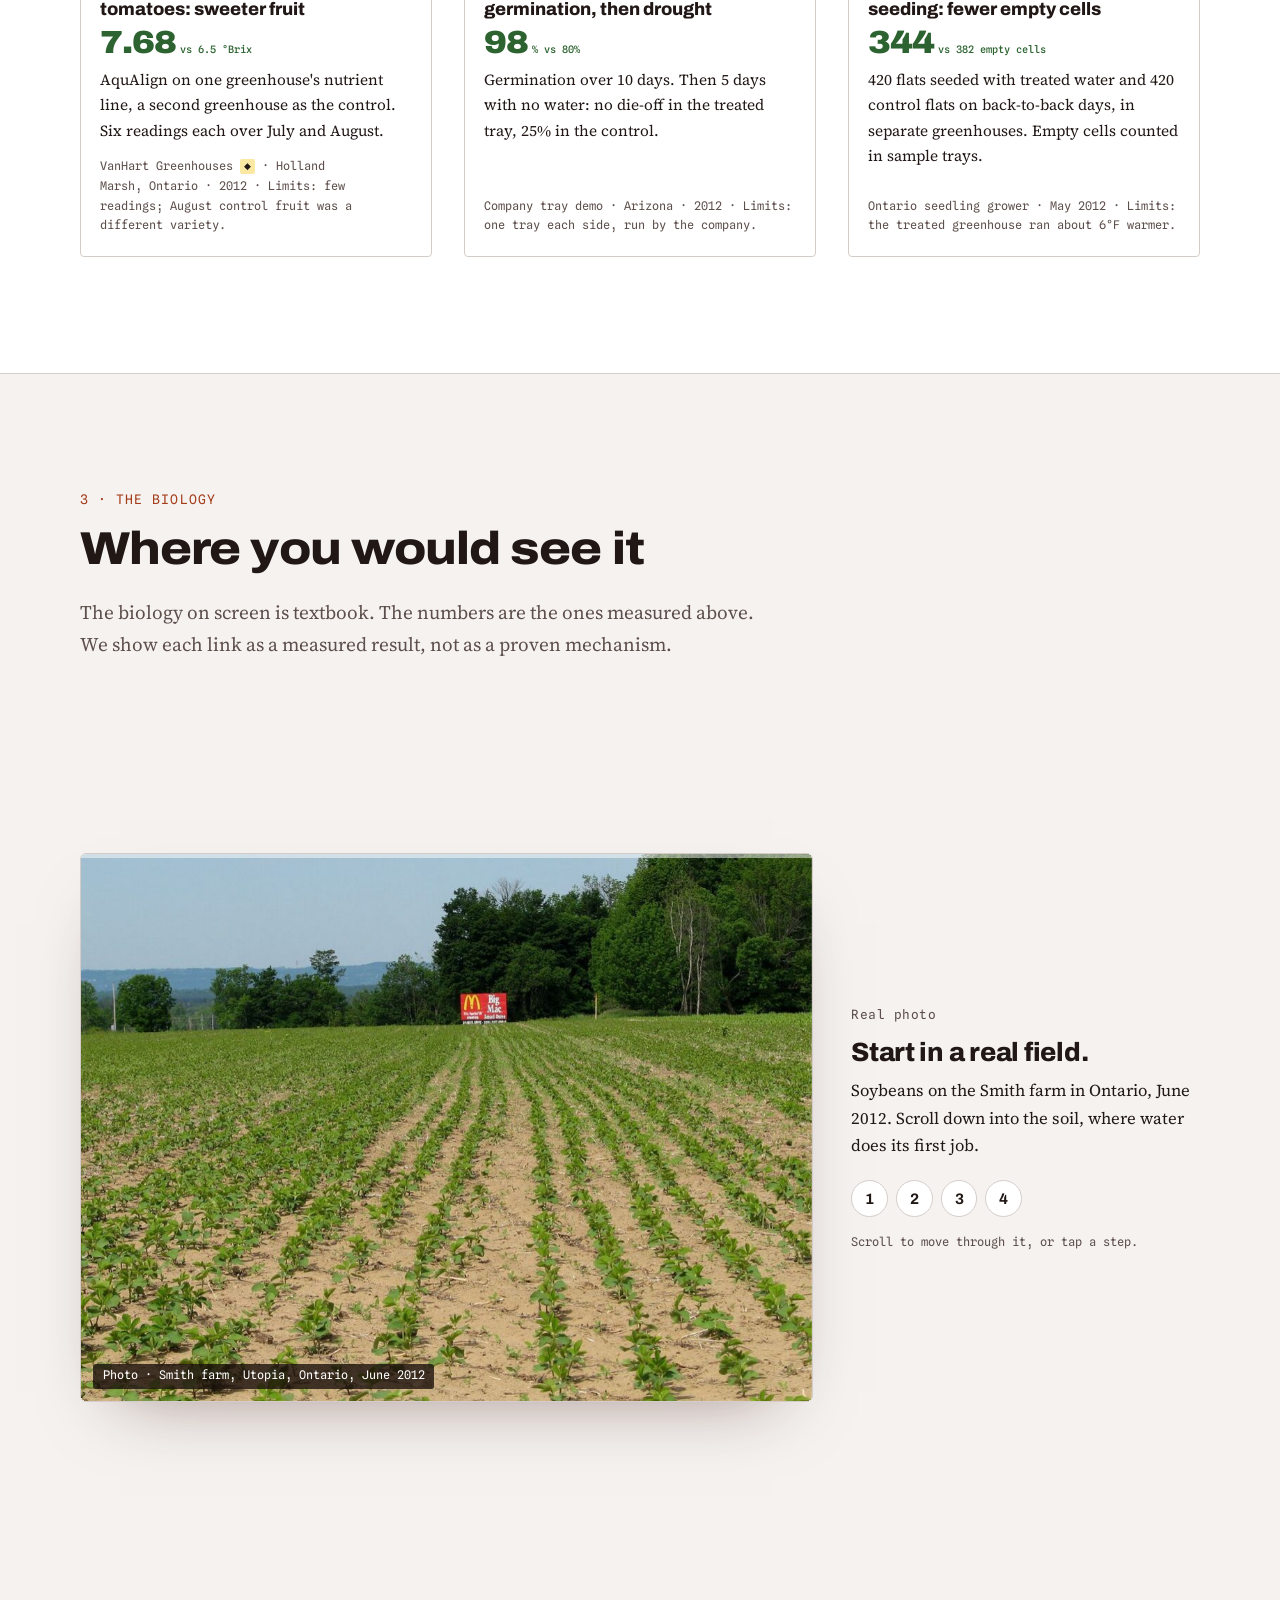
==== commit 16201ec5: "v2: cleaner hero (no draft bar, no eyebrow, shorter subhead) Co-Authored-By: Claude Opus 5.5 <norepl" ====
--- a/v2/index.html
+++ b/v2/index.html
@@ -15,12 +15,6 @@
 <body>
 <a class="skip-link" href="#main">Skip to content</a>
 
-<div class="draft-bar" role="note">
-  <div class="wrap">
-    <span><b>DRAFT v2 for review</b> · Nov 23, 2026 · review link, not yet announced</span>
-    <span><span class="pend">◆</span> marks a fact or permission Cliff needs to confirm before launch</span>
-  </div>
-</div>
 
 <header class="site-head" id="top">
   <div class="wrap head-row">
@@ -44,9 +38,8 @@
   <img class="hero-img" src="img/hero-vanhart-tomato-rows.jpg" alt="Rows of organic tomato plants in an Ontario greenhouse during the 2012 AquAlign trial" fetchpriority="high">
   <div class="hero-scrim"></div>
   <div class="wrap hero-inner">
-    <span class="kicker">In-line water conditioning for agriculture</span>
     <h1 class="hero-title" id="hero-title"><span class="line">A simple <span style="white-space:nowrap">in-line</span> treatment</span><span class="line">for a better harvest.</span></h1>
-    <p class="hero-sub">Condition the water already in your lines, without chemicals or power, so your seed, crops and animals perform better: stronger germination, deeper roots, sweeter fruit, healthier herds and flocks. Each gain cuts what you spend somewhere else.</p>
+    <p class="hero-sub">Condition the water already in your lines, without chemicals or power, so your seed, crops and animals perform better: stronger germination, deeper roots, sweeter fruit, healthier herds and flocks.</p>
     <div class="hero-cta">
       <a class="btn btn-clay" href="#pilot">Request a pilot</a>
       <a class="btn btn-ghost" href="#results">See the results</a>
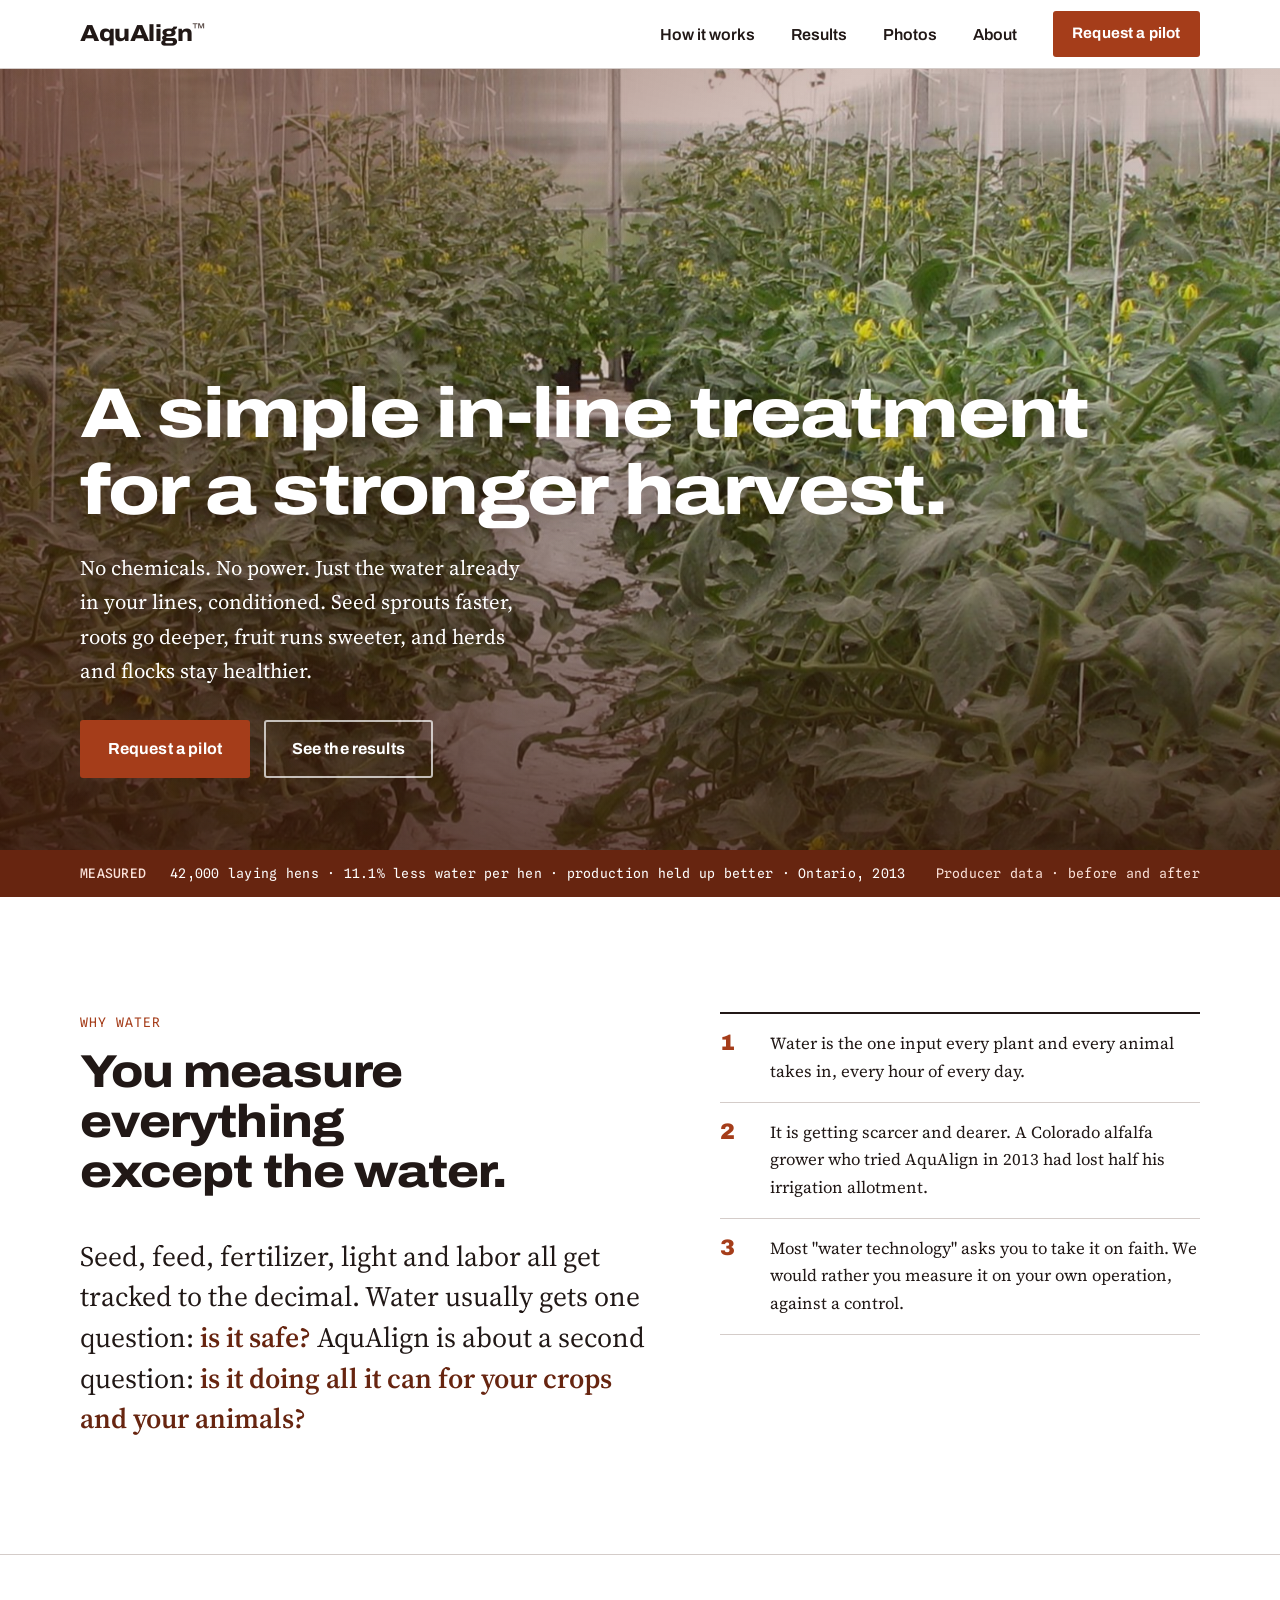
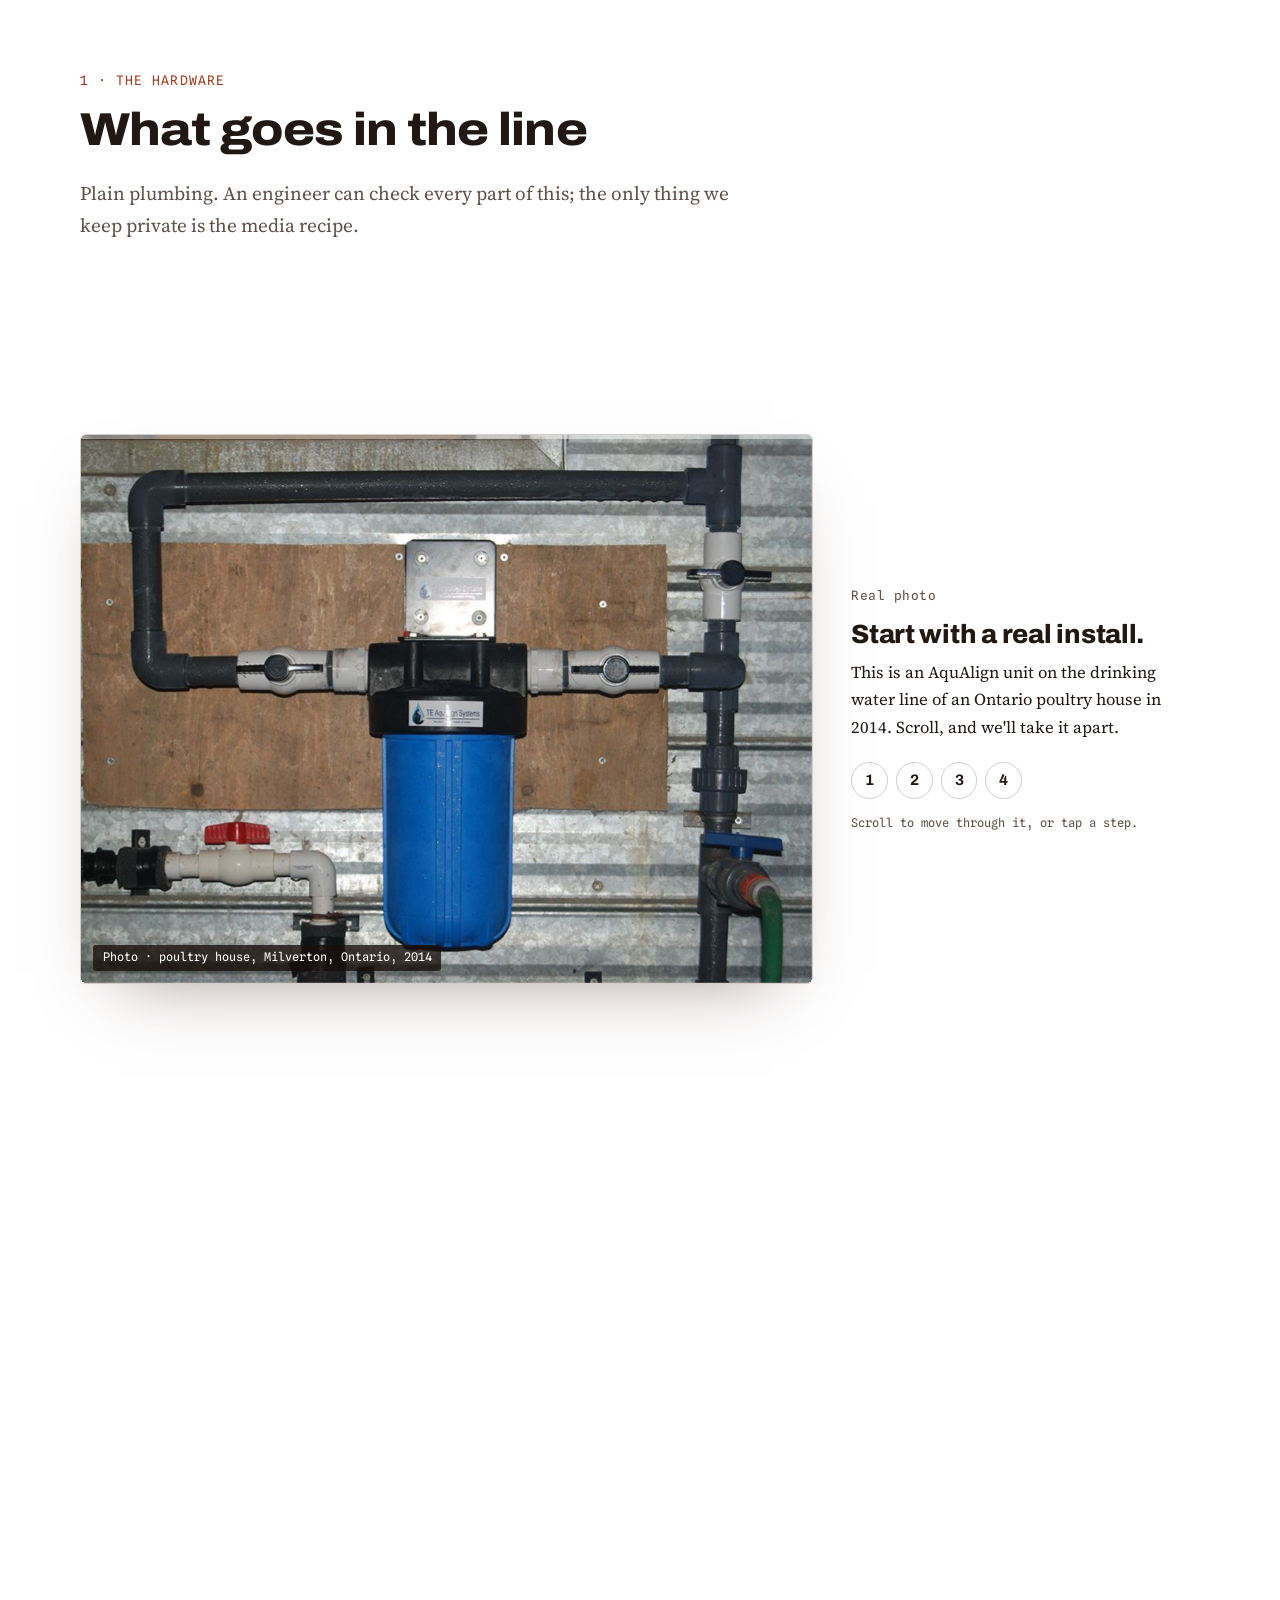
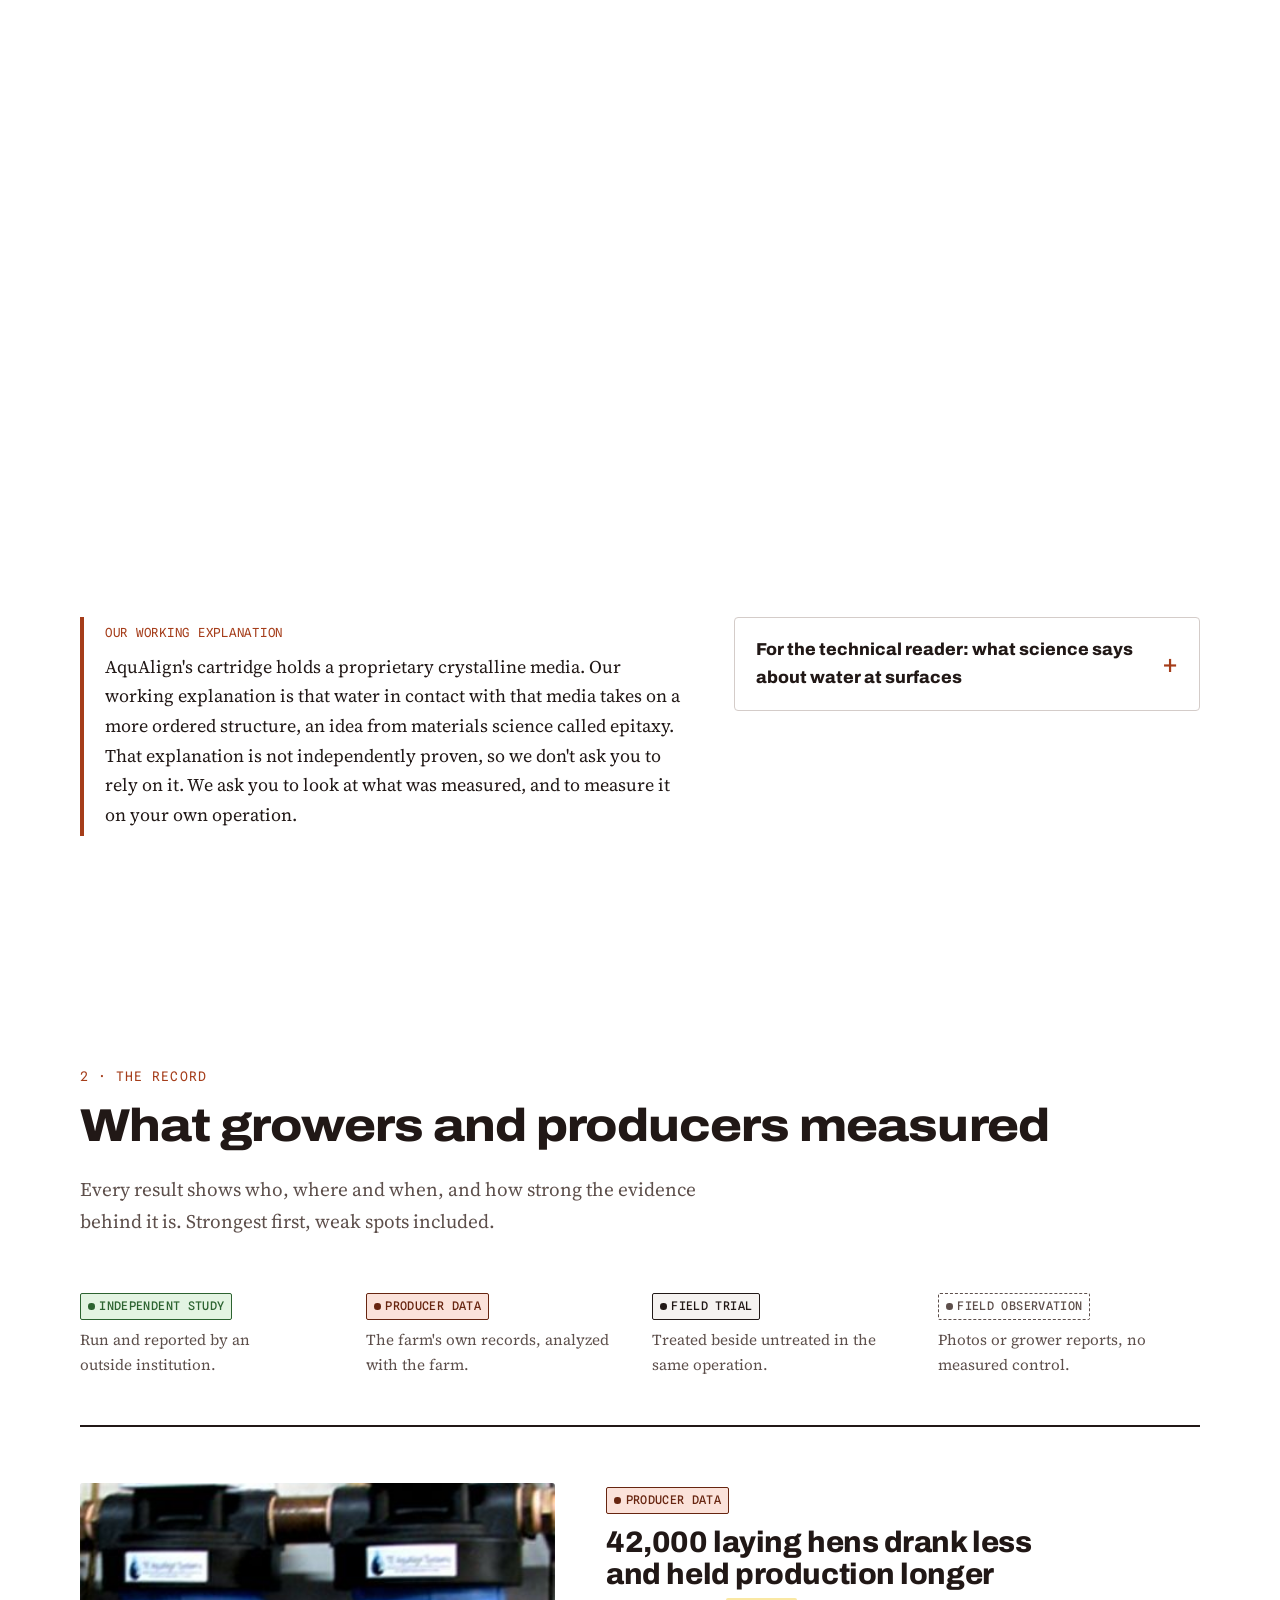
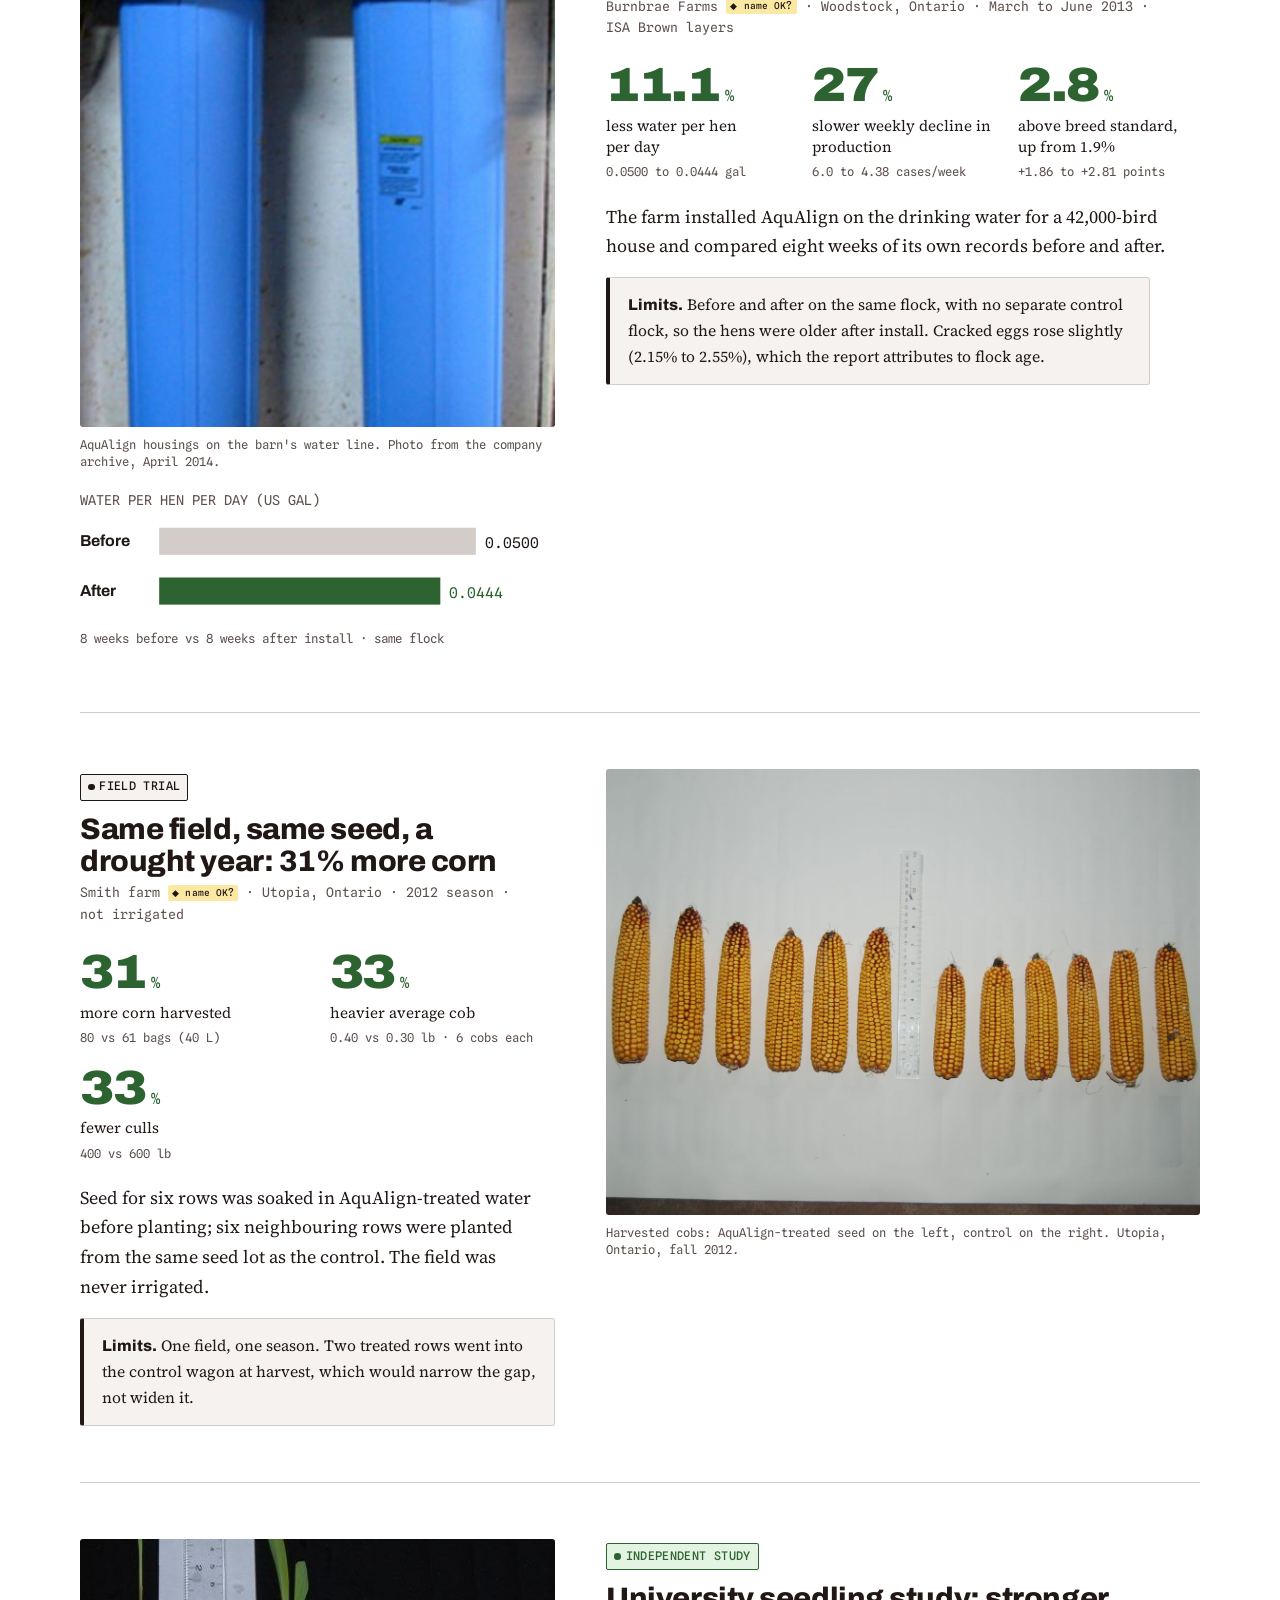
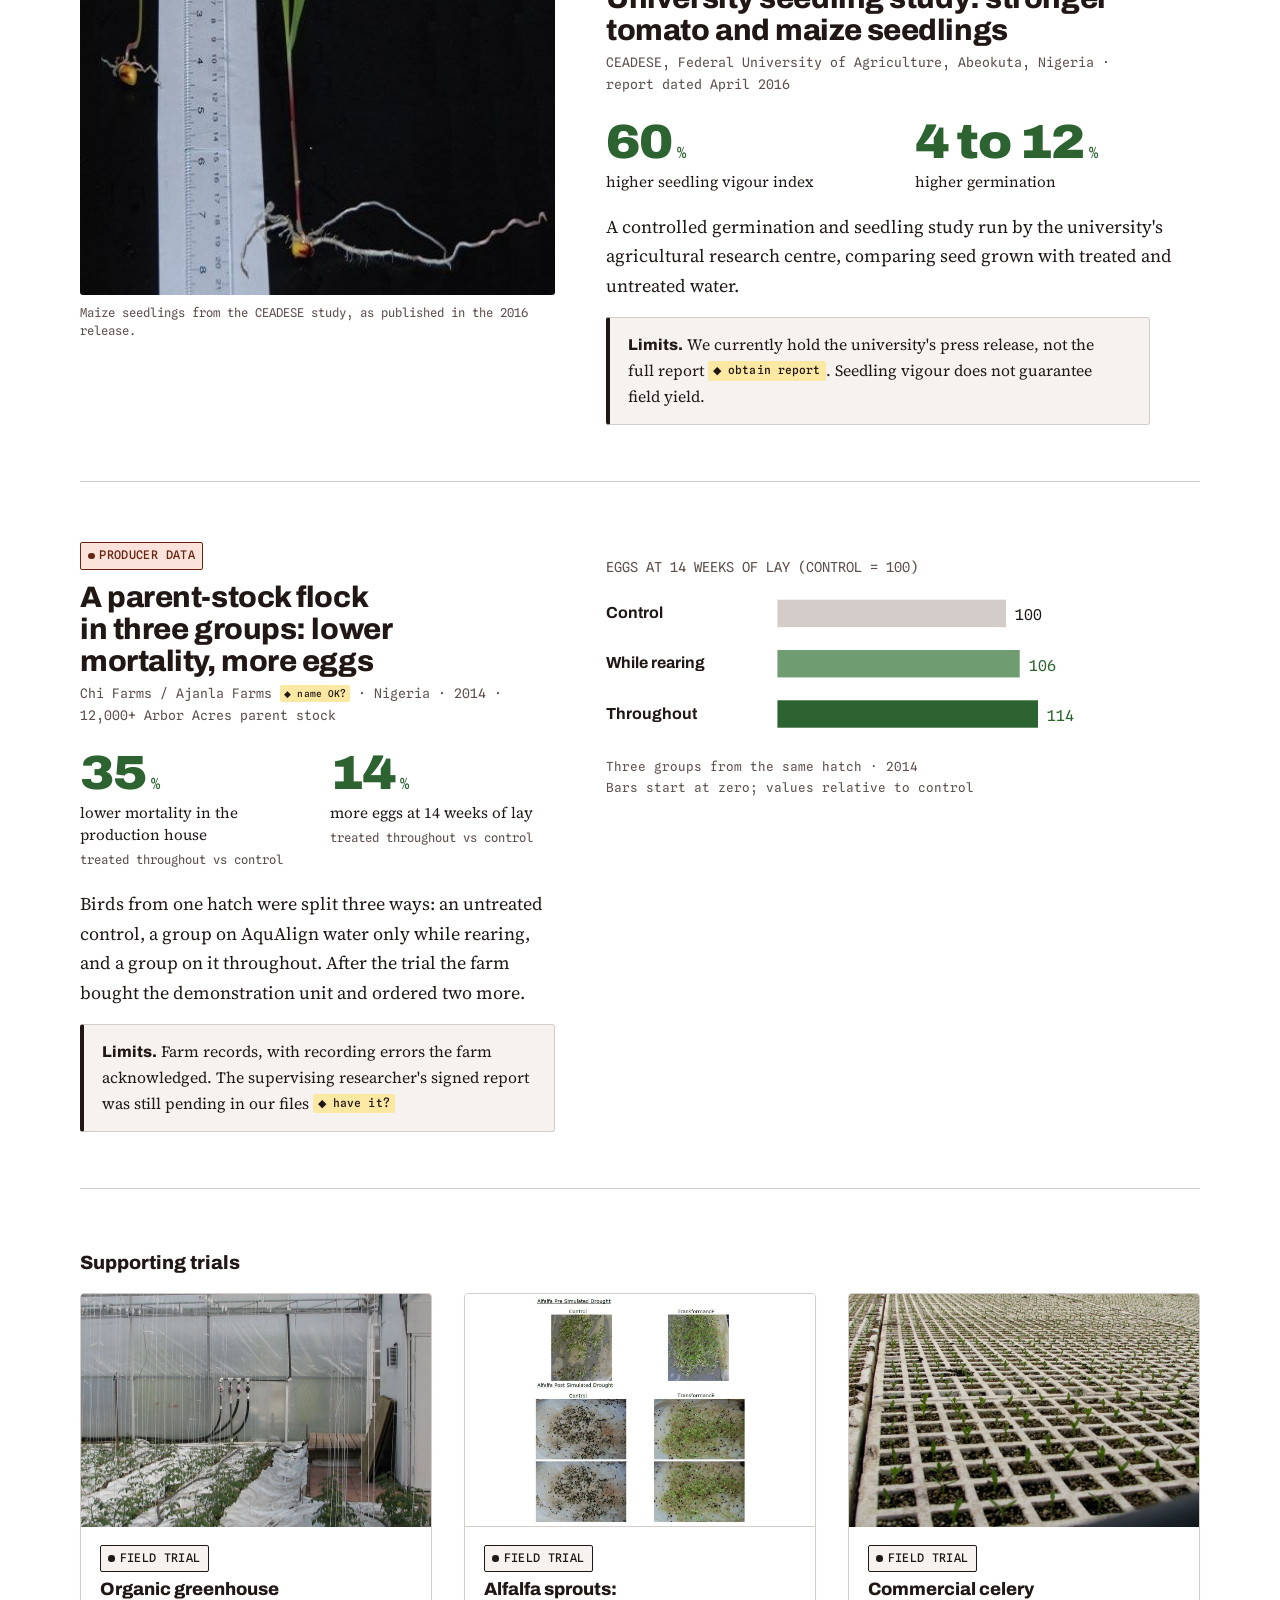
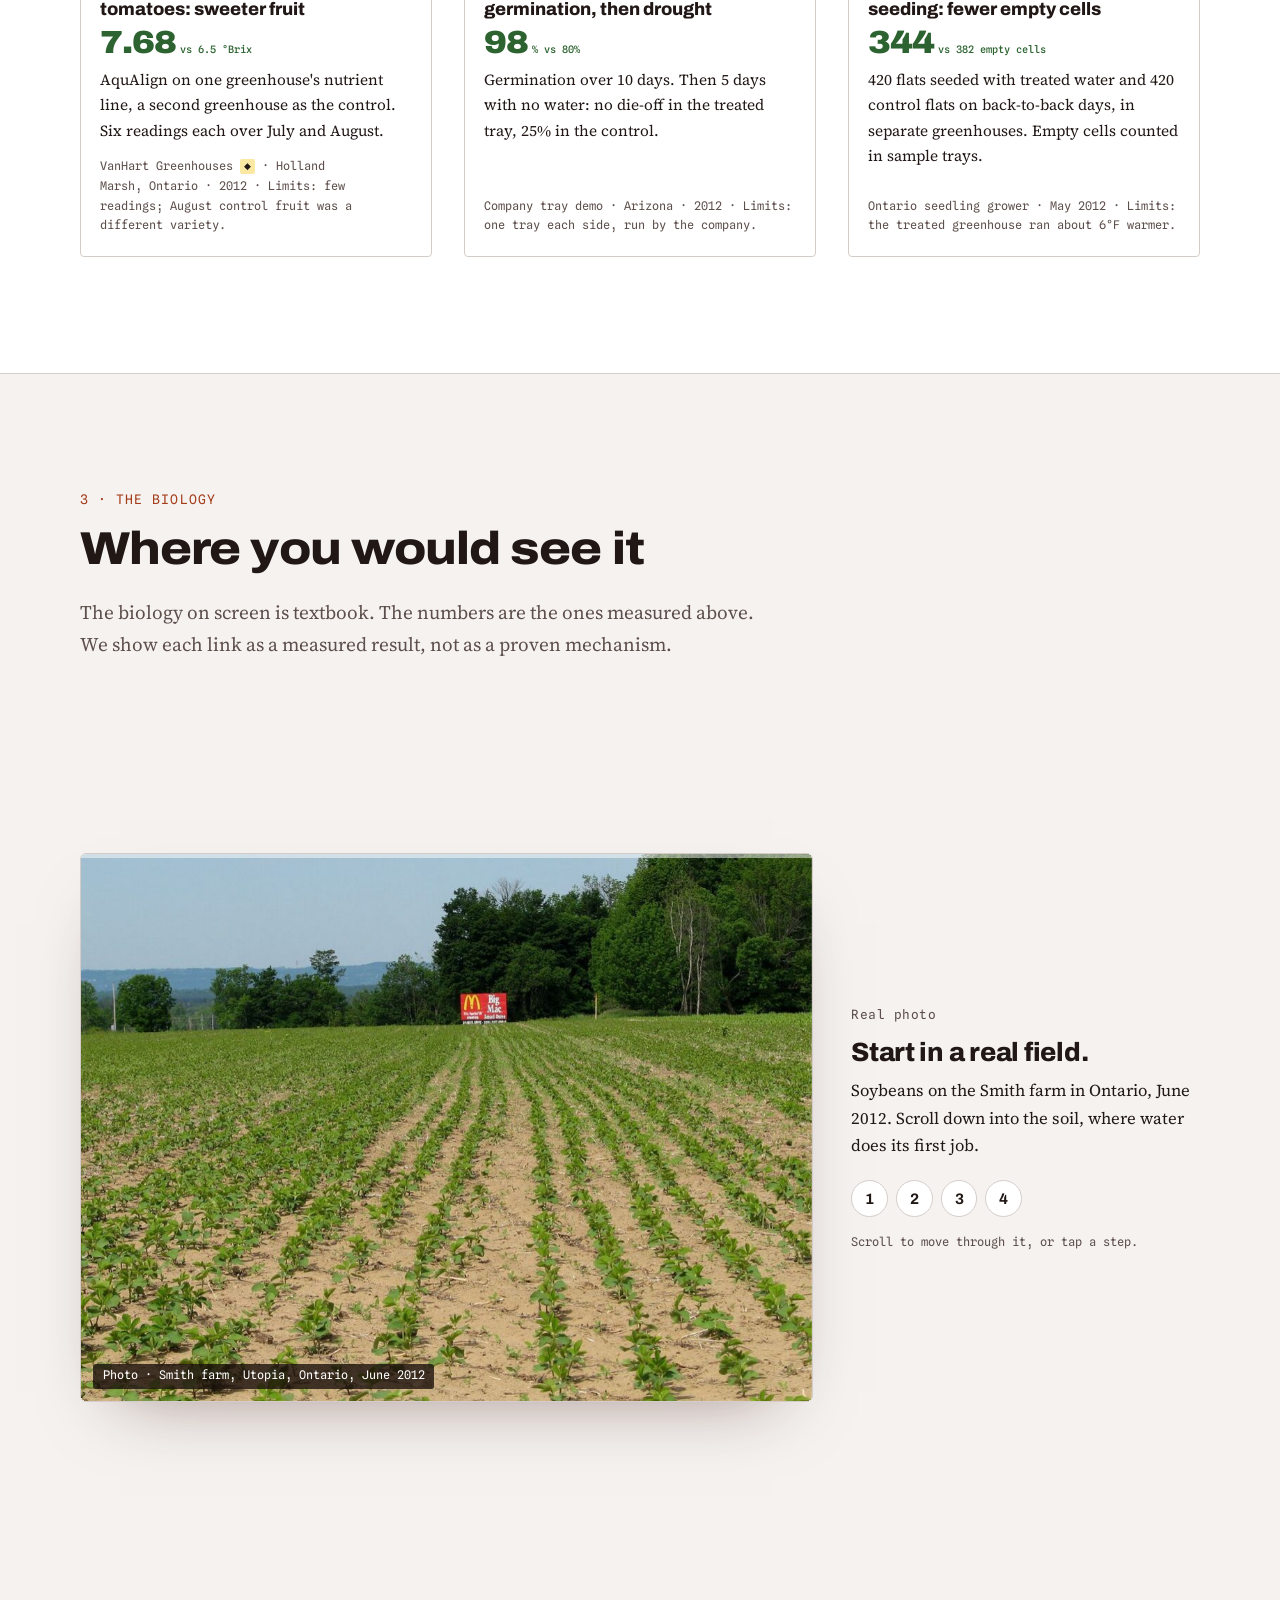
==== commit 01654964: "v2: final hero headline and subhead Co-Authored-By: Claude Opus 5.5 <noreply@anthropic.com> Claude-S" ====
--- a/v2/index.html
+++ b/v2/index.html
@@ -3,7 +3,7 @@
 <head>
 <meta charset="UTF-8">
 <meta name="viewport" content="width=device-width, initial-scale=1.0">
-<title>AquAlign | A simple in-line treatment for a better harvest</title>
+<title>AquAlign | A simple in-line treatment for a stronger harvest</title>
 <meta name="description" content="AquAlign installs in the water line you already have: no chemicals, no additives, no power. The field record from greenhouses, row crops and egg barns, with dates, names and limits.">
 <meta name="robots" content="noindex">
 <link rel="preload" href="fonts/archivo-latin-wdth-normal.woff2" as="font" type="font/woff2" crossorigin>
@@ -38,8 +38,8 @@
   <img class="hero-img" src="img/hero-vanhart-tomato-rows.jpg" alt="Rows of organic tomato plants in an Ontario greenhouse during the 2012 AquAlign trial" fetchpriority="high">
   <div class="hero-scrim"></div>
   <div class="wrap hero-inner">
-    <h1 class="hero-title" id="hero-title"><span class="line">A simple <span style="white-space:nowrap">in-line</span> treatment</span><span class="line">for a better harvest.</span></h1>
-    <p class="hero-sub">Condition the water already in your lines, without chemicals or power, so your seed, crops and animals perform better: stronger germination, deeper roots, sweeter fruit, healthier herds and flocks.</p>
+    <h1 class="hero-title" id="hero-title"><span class="line">A simple <span style="white-space:nowrap">in-line</span> treatment</span><span class="line">for a stronger harvest.</span></h1>
+    <p class="hero-sub">No chemicals. No power. Just the water already in your lines, conditioned. Seed sprouts faster, roots go deeper, fruit runs sweeter, and herds and flocks stay healthier.</p>
     <div class="hero-cta">
       <a class="btn btn-clay" href="#pilot">Request a pilot</a>
       <a class="btn btn-ghost" href="#results">See the results</a>
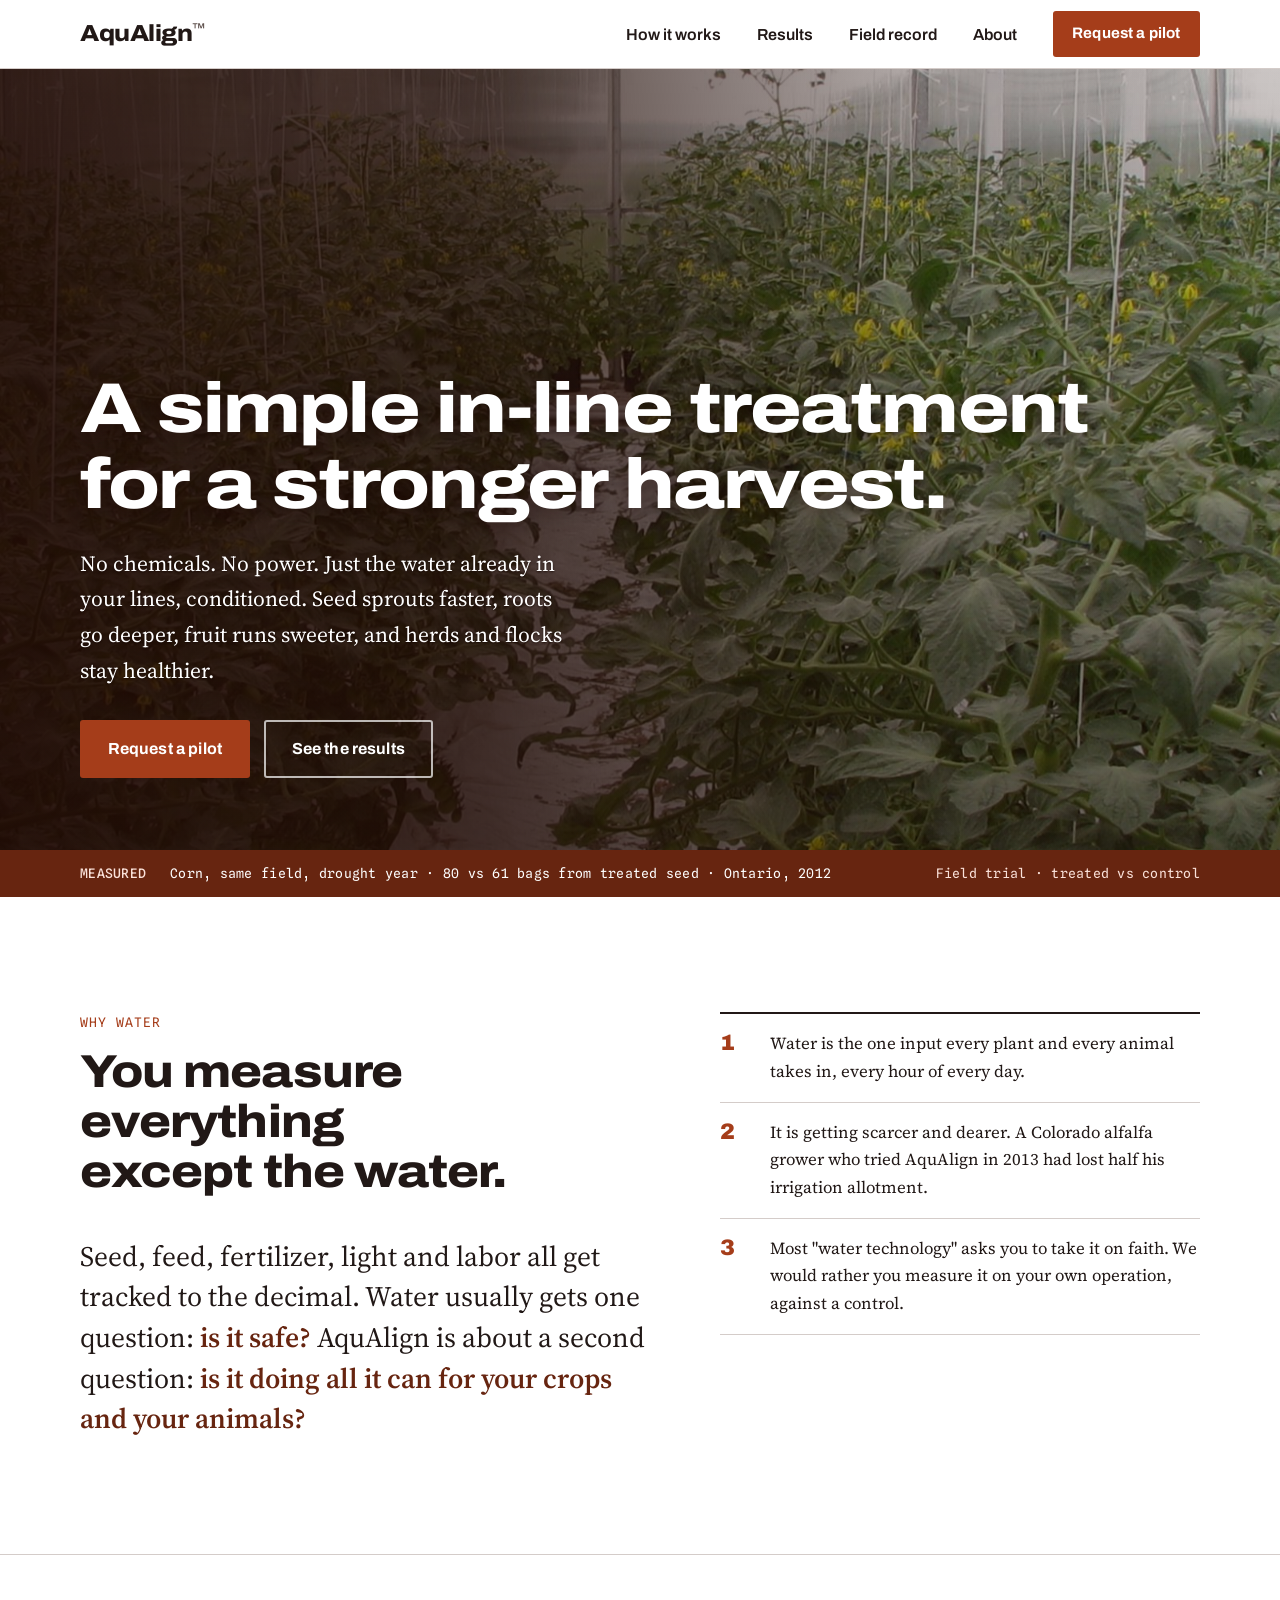
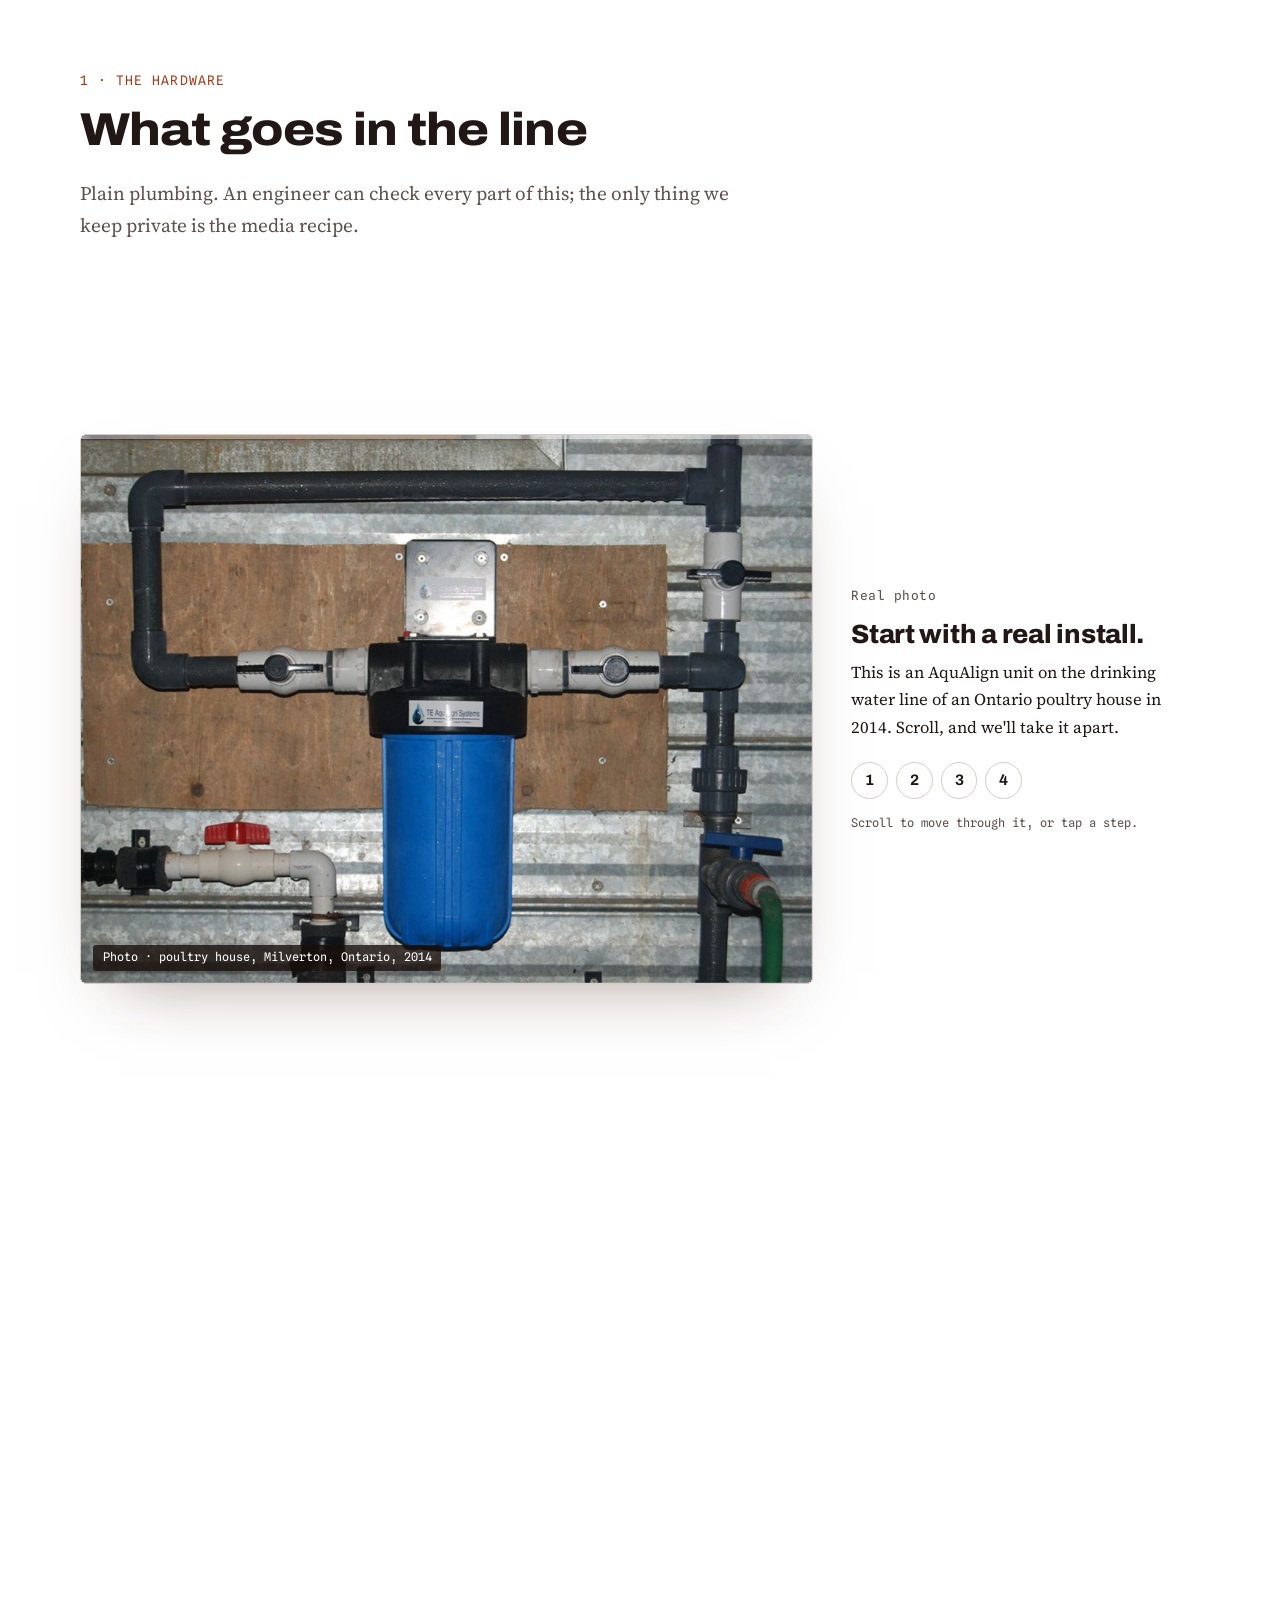
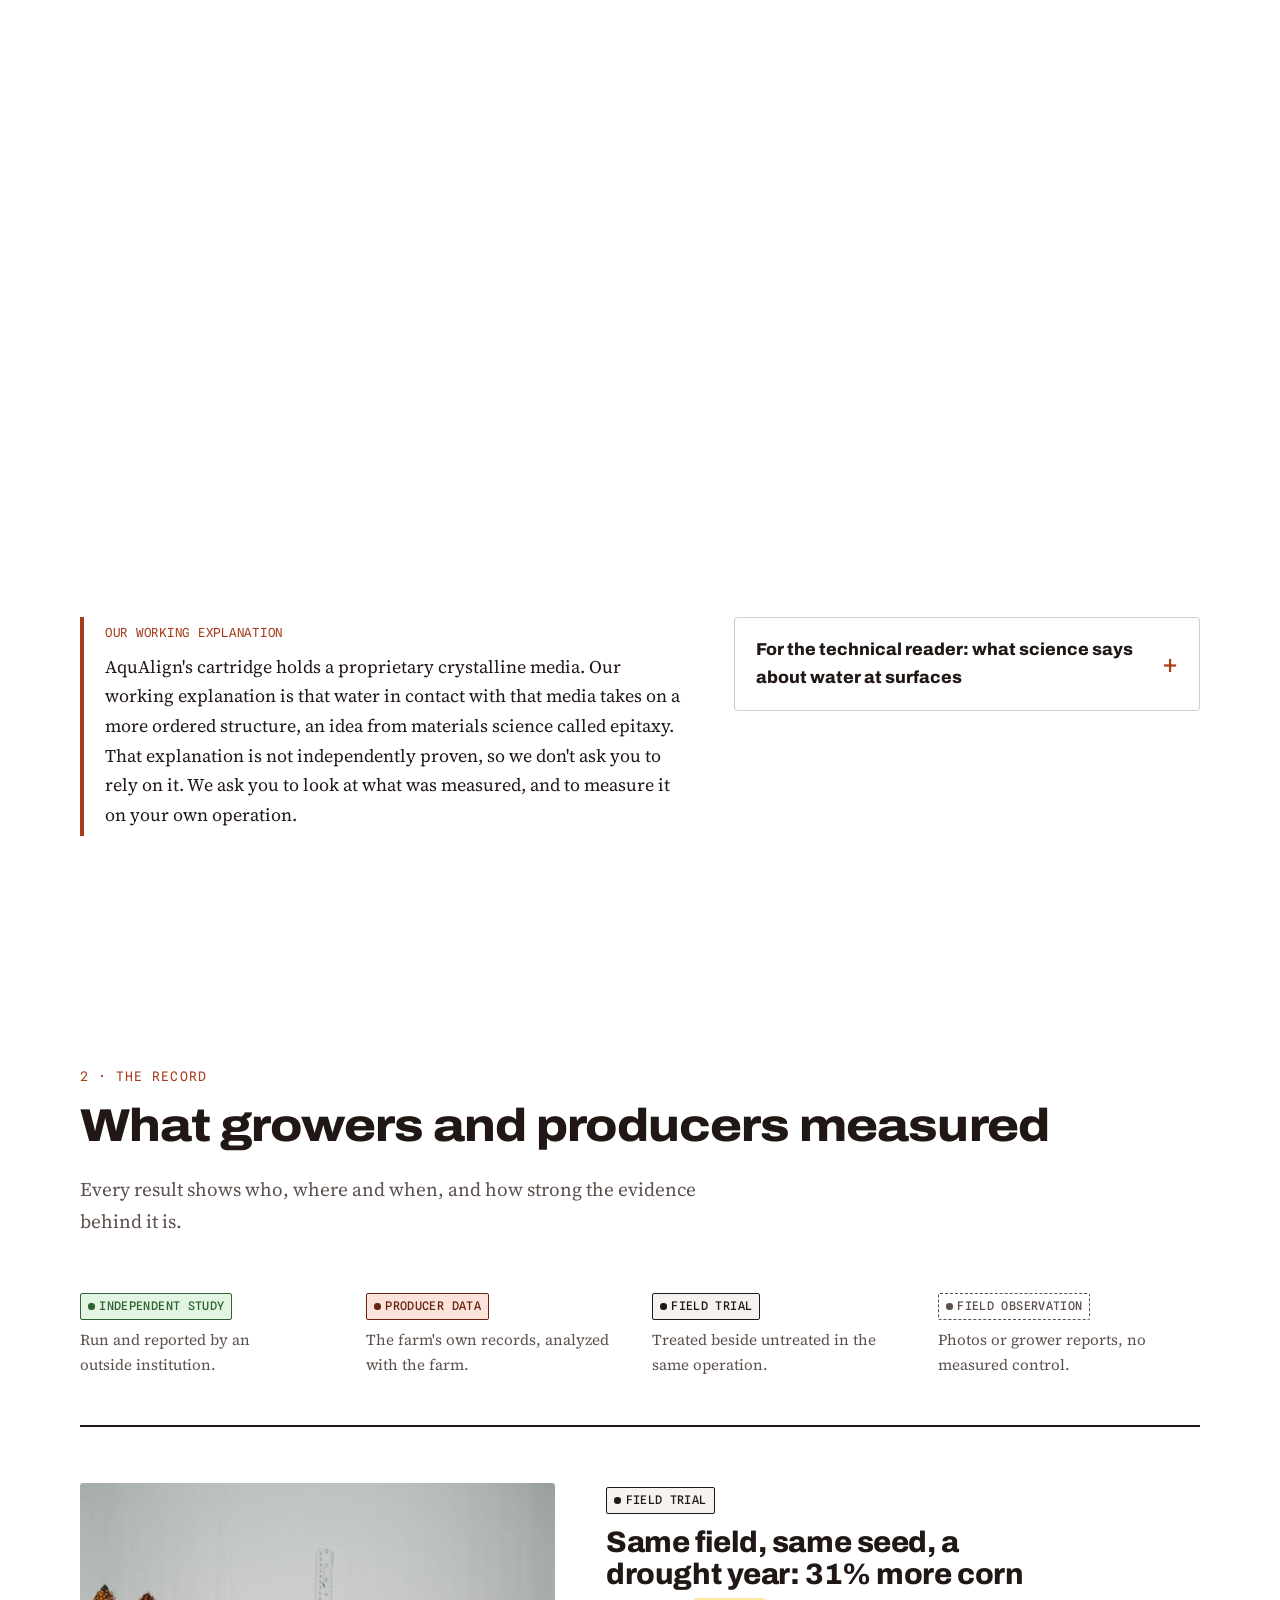
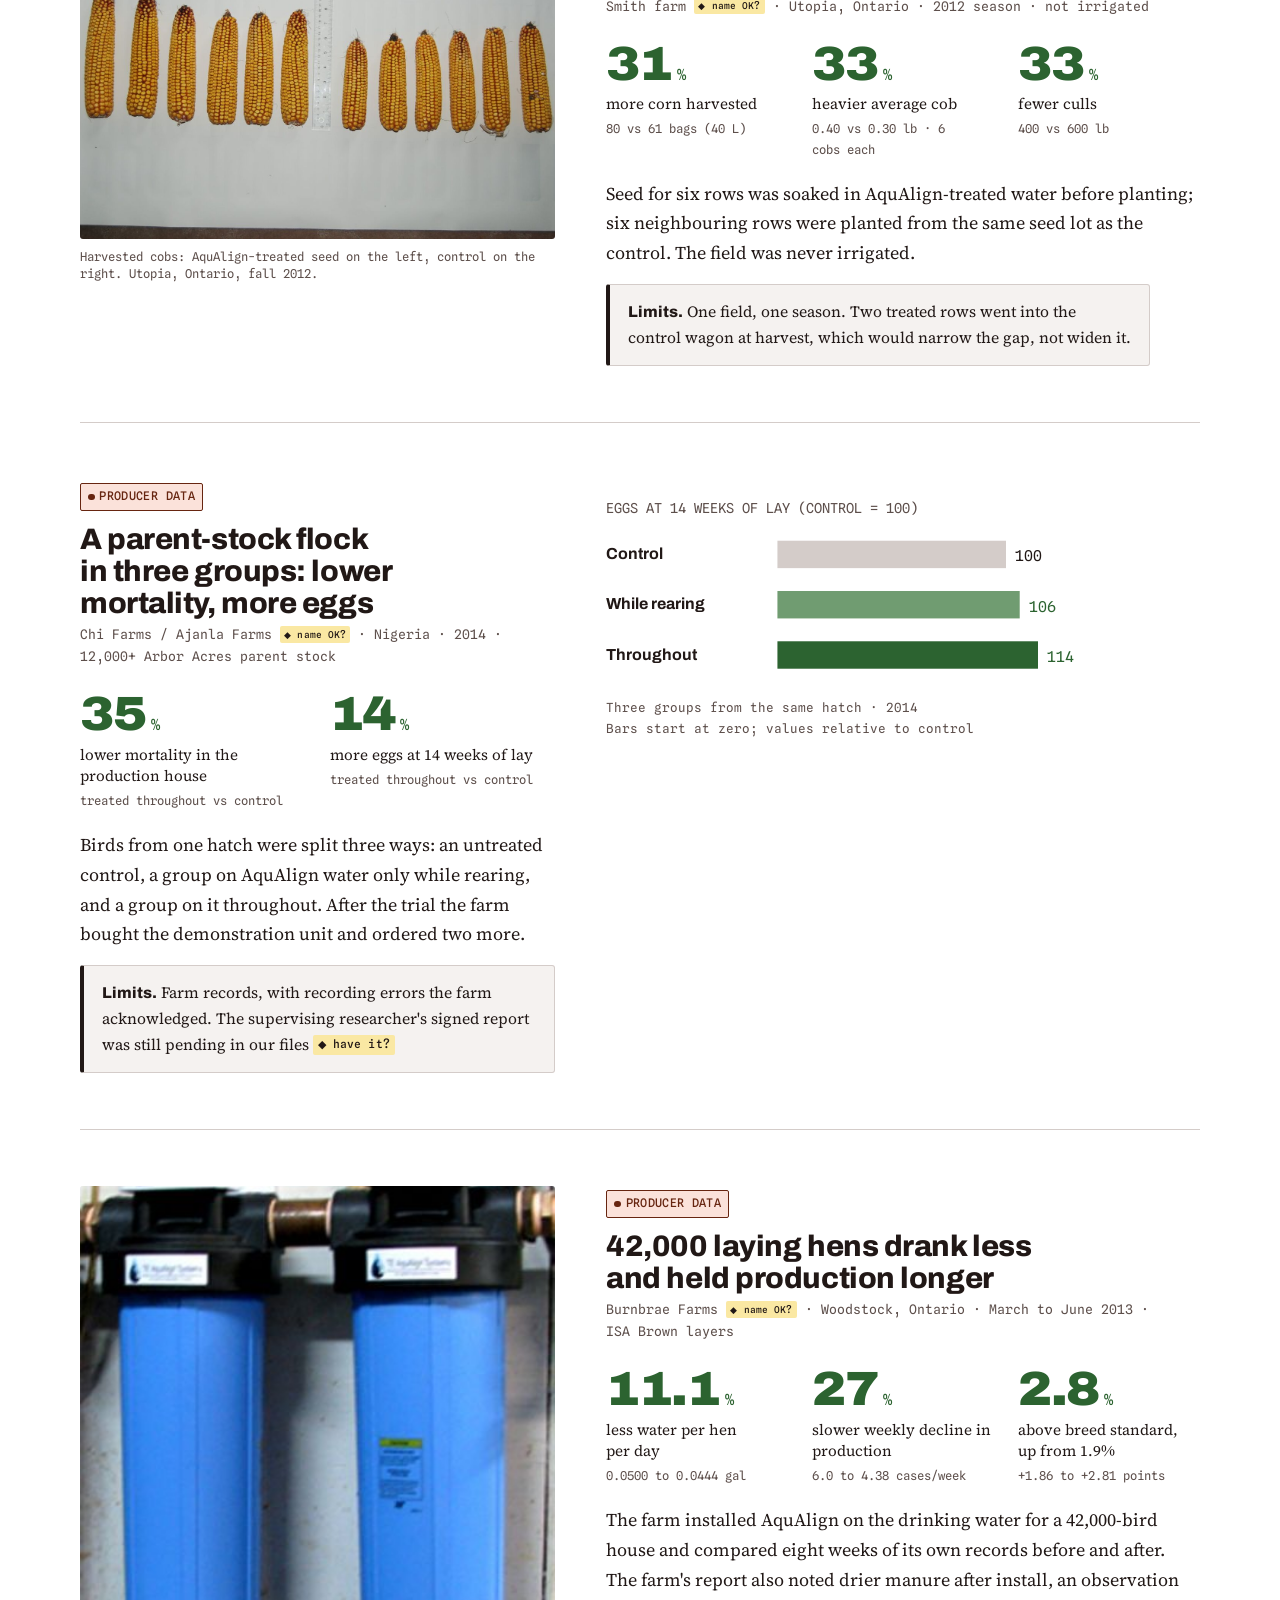
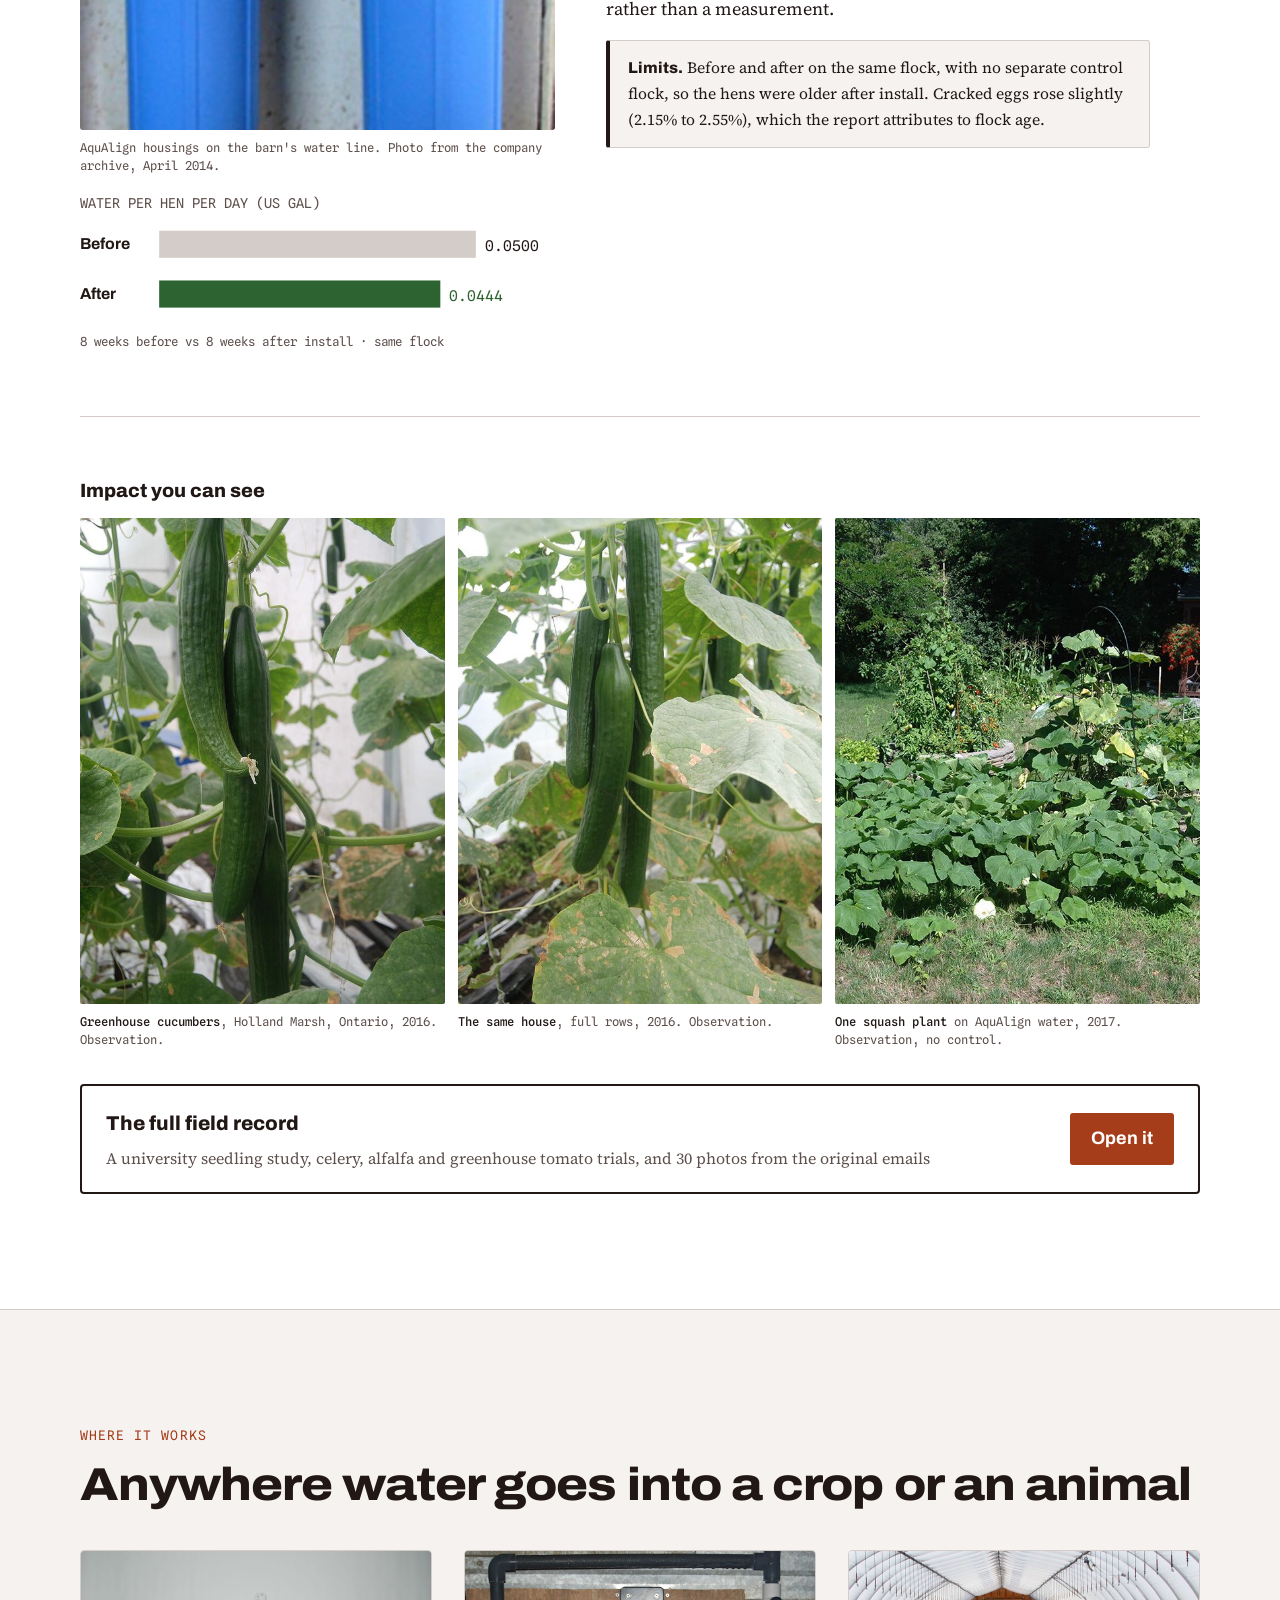
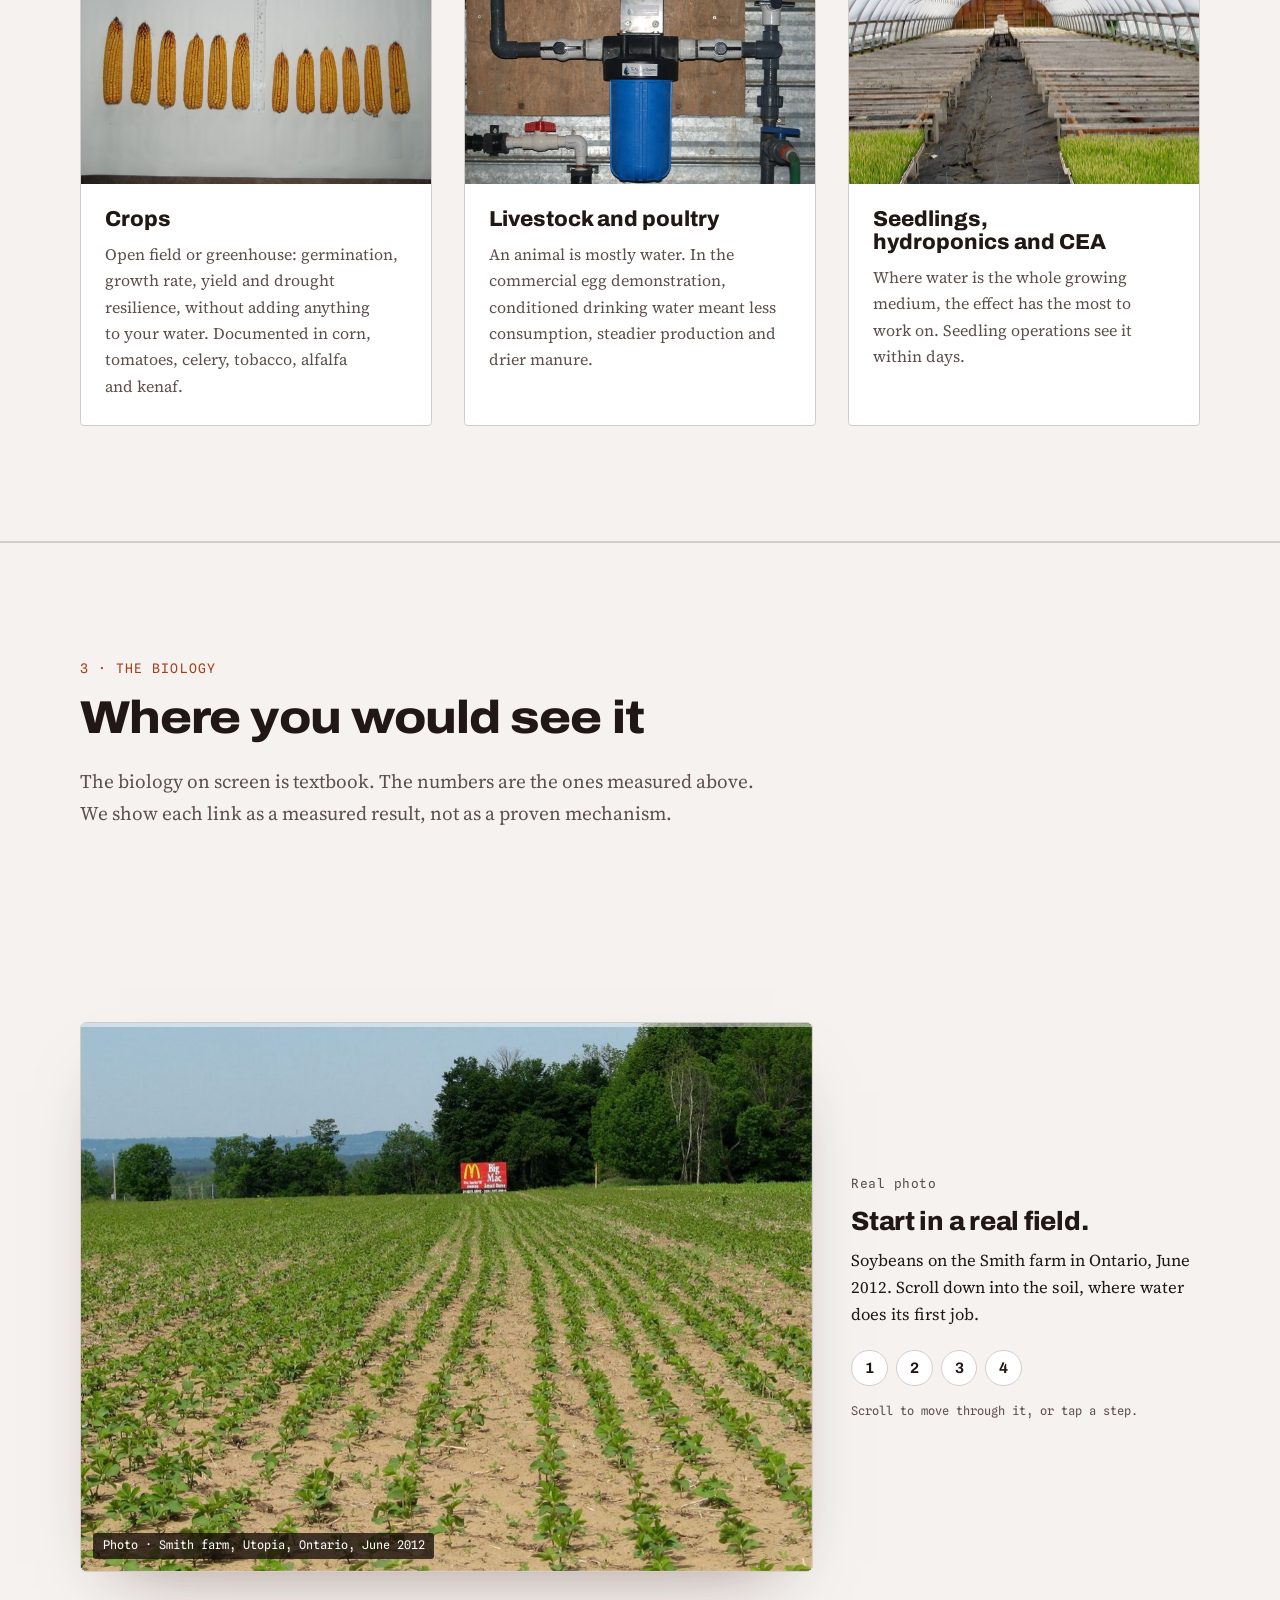
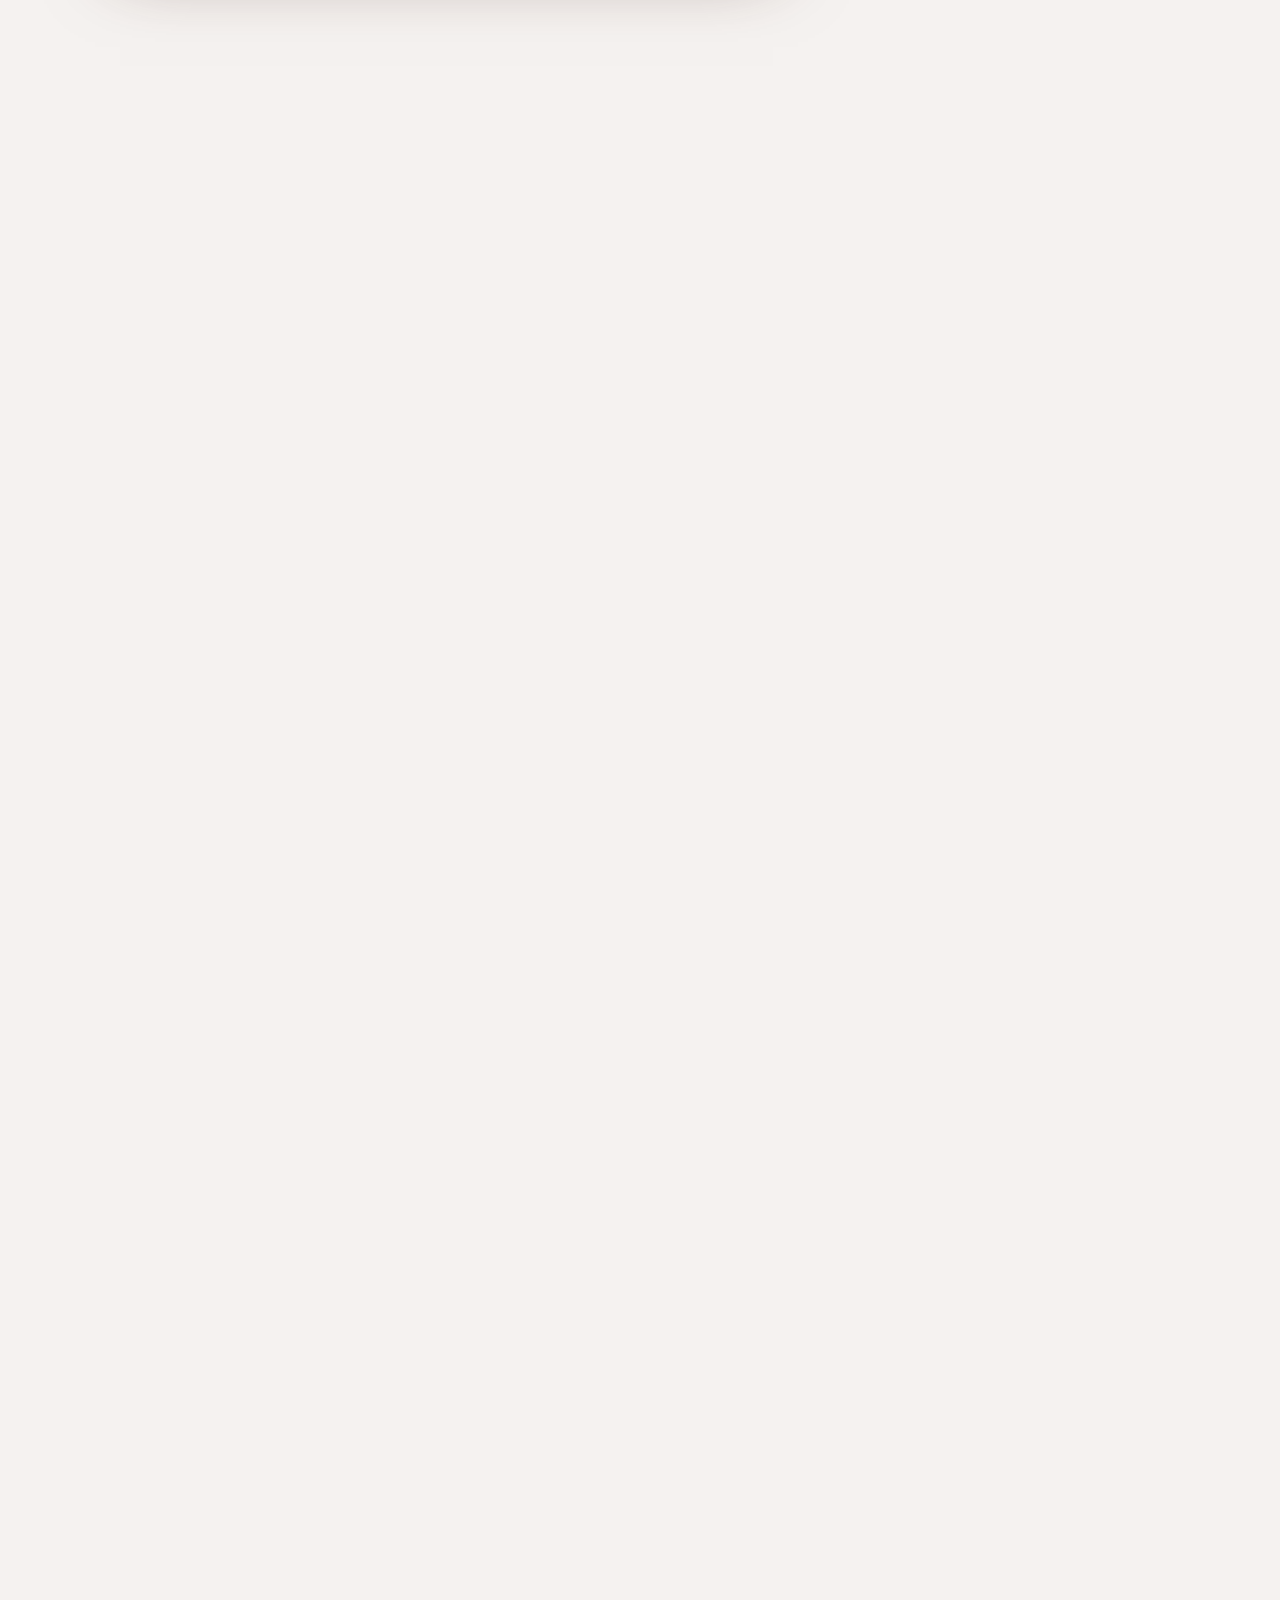
==== commit e1550896: "v2: Cliff's first round (reorder, impact row, field record page, pilot terms, restored sections, abo" ====
--- a/v2/index.html
+++ b/v2/index.html
@@ -23,7 +23,7 @@
       <ul class="head-nav">
         <li><a href="#how">How it works</a></li>
         <li><a href="#results">Results</a></li>
-        <li><a href="#photos">Photos</a></li>
+        <li><a href="field-record.html">Field record</a></li>
         <li><a href="#about">About</a></li>
         <li><a class="btn btn-clay btn-sm" href="#pilot">Request a pilot</a></li>
       </ul>
@@ -48,8 +48,8 @@
   <div class="trust-strip">
     <div class="wrap trust-row">
       <span class="trust-label">MEASURED</span>
-      <span class="trust-items">42,000 laying hens · 11.1% less water per hen · production held up better · Ontario, 2013</span>
-      <span class="trust-since">Producer data · before and after</span>
+      <span class="trust-items">Corn, same field, drought year · 80 vs 61 bags from treated seed · Ontario, 2012</span>
+      <span class="trust-since">Field trial · treated vs control</span>
     </div>
   </div>
 </section>
@@ -276,17 +276,65 @@
   <div class="wrap">
     <span class="kicker">2 · The record</span>
     <h2 class="sec-title">What growers and producers measured</h2>
-    <p class="sec-lede">Every result shows who, where and when, and how strong the evidence behind it is. Strongest first, weak spots included.</p>
-
+    <p class="sec-lede">Every result shows who, where and when, and how strong the evidence behind it is.</p>
     <div class="legend">
       <div><span class="ev ev-ind">Independent study</span><p>Run and reported by an outside institution.</p></div>
       <div><span class="ev ev-prod">Producer data</span><p>The farm's own records, analyzed with the farm.</p></div>
       <div><span class="ev ev-trial">Field trial</span><p>Treated beside untreated in the same operation.</p></div>
       <div><span class="ev ev-obs">Field observation</span><p>Photos or grower reports, no measured control.</p></div>
     </div>
-
     <div class="cases2">
-
+      <article class="case2 reveal">
+        <div class="case2-media">
+          <figure>
+            <img src="img/corn-cobs-treated-left-control-right.jpg" alt="Two groups of six harvested corn cobs; the treated cobs on the left are visibly larger" loading="lazy">
+            <figcaption>Harvested cobs: AquAlign-treated seed on the left, control on the right. Utopia, Ontario, fall 2012.</figcaption>
+          </figure>
+        </div>
+        <div class="case2-body">
+          <span class="ev ev-trial">Field trial</span>
+          <h3>Same field, same seed, a drought year: 31% more corn</h3>
+          <p class="case2-where">Smith farm <span class="pend">◆ name OK?</span> · Utopia, Ontario · 2012 season · not irrigated</p>
+          <div class="figs">
+            <div><div class="fig">31<span class="unit">%</span></div><p class="fig-lbl">more corn harvested</p><p class="fig-raw">80 vs 61 bags (40 L)</p></div>
+            <div><div class="fig">33<span class="unit">%</span></div><p class="fig-lbl">heavier average cob</p><p class="fig-raw">0.40 vs 0.30 lb · 6 cobs each</p></div>
+            <div><div class="fig">33<span class="unit">%</span></div><p class="fig-lbl">fewer culls</p><p class="fig-raw">400 vs 600 lb</p></div>
+          </div>
+          <p>Seed for six rows was soaked in AquAlign-treated water before planting; six neighbouring rows were planted from the same seed lot as the control. The field was never irrigated.</p>
+          <p class="limits"><strong>Limits.</strong> One field, one season. Two treated rows went into the control wagon at harvest, which would narrow the gap, not widen it.</p>
+        </div>
+      </article>
+      <article class="case2 reveal">
+        <div class="case2-media">
+          <div class="mini-chart" aria-hidden="true">
+            <svg viewBox="0 0 420 220">
+              <text x="0" y="16" font-family="Spline Sans Mono" font-size="12" fill="oklch(0.44 0.02 38)">EGGS AT 14 WEEKS OF LAY (CONTROL = 100)</text>
+              <text x="0" y="56" font-family="Archivo" font-size="14" font-weight="700" fill="oklch(0.22 0.015 38)">Control</text>
+              <rect x="150" y="40" width="200" height="24" fill="oklch(0.85 0.01 38)"/>
+              <text x="358" y="58" font-family="Spline Sans Mono" font-size="13" fill="oklch(0.22 0.015 38)">100</text>
+              <text x="0" y="100" font-family="Archivo" font-size="14" font-weight="700" fill="oklch(0.22 0.015 38)">While rearing</text>
+              <rect x="150" y="84" width="212" height="24" fill="oklch(0.65 0.08 145)"/>
+              <text x="370" y="102" font-family="Spline Sans Mono" font-size="13" fill="oklch(0.45 0.10 145)">106</text>
+              <text x="0" y="144" font-family="Archivo" font-size="14" font-weight="700" fill="oklch(0.22 0.015 38)">Throughout</text>
+              <rect x="150" y="128" width="228" height="24" fill="oklch(0.45 0.10 145)"/>
+              <text x="386" y="146" font-family="Spline Sans Mono" font-size="13" fill="oklch(0.45 0.10 145)">114</text>
+              <text x="0" y="190" font-family="Spline Sans Mono" font-size="11" fill="oklch(0.44 0.02 38)">Three groups from the same hatch · 2014</text>
+              <text x="0" y="208" font-family="Spline Sans Mono" font-size="11" fill="oklch(0.44 0.02 38)">Bars start at zero; values relative to control</text>
+            </svg>
+          </div>
+        </div>
+        <div class="case2-body">
+          <span class="ev ev-prod">Producer data</span>
+          <h3>A parent-stock flock in three groups: lower mortality, more eggs</h3>
+          <p class="case2-where">Chi Farms / Ajanla Farms <span class="pend">◆ name OK?</span> · Nigeria · 2014 · 12,000+ Arbor Acres parent stock</p>
+          <div class="figs">
+            <div><div class="fig">35<span class="unit">%</span></div><p class="fig-lbl">lower mortality in the production house</p><p class="fig-raw">treated throughout vs control</p></div>
+            <div><div class="fig">14<span class="unit">%</span></div><p class="fig-lbl">more eggs at 14 weeks of lay</p><p class="fig-raw">treated throughout vs control</p></div>
+          </div>
+          <p>Birds from one hatch were split three ways: an untreated control, a group on AquAlign water only while rearing, and a group on it throughout. After the trial the farm bought the demonstration unit and ordered two more.</p>
+          <p class="limits"><strong>Limits.</strong> Farm records, with recording errors the farm acknowledged. The supervising researcher's signed report was still pending in our files <span class="pend">◆ have it?</span></p>
+        </div>
+      </article>
       <article class="case2 reveal">
         <div class="case2-media">
           <figure>
@@ -315,119 +363,38 @@
             <div><div class="fig">27<span class="unit">%</span></div><p class="fig-lbl">slower weekly decline in production</p><p class="fig-raw">6.0 to 4.38 cases/week</p></div>
             <div><div class="fig">2.8<span class="unit">%</span></div><p class="fig-lbl">above breed standard, up from 1.9%</p><p class="fig-raw">+1.86 to +2.81 points</p></div>
           </div>
-          <p>The farm installed AquAlign on the drinking water for a 42,000-bird house and compared eight weeks of its own records before and after.</p>
+          <p>The farm installed AquAlign on the drinking water for a 42,000-bird house and compared eight weeks of its own records before and after. The farm's report also noted drier manure after install, an observation rather than a measurement.</p>
           <p class="limits"><strong>Limits.</strong> Before and after on the same flock, with no separate control flock, so the hens were older after install. Cracked eggs rose slightly (2.15% to 2.55%), which the report attributes to flock age.</p>
         </div>
       </article>
-
-      <article class="case2 reveal">
-        <div class="case2-media">
-          <figure>
-            <img src="img/corn-cobs-treated-left-control-right.jpg" alt="Two groups of six harvested corn cobs; the treated cobs on the left are visibly larger" loading="lazy">
-            <figcaption>Harvested cobs: AquAlign-treated seed on the left, control on the right. Utopia, Ontario, fall 2012.</figcaption>
-          </figure>
-        </div>
-        <div class="case2-body">
-          <span class="ev ev-trial">Field trial</span>
-          <h3>Same field, same seed, a drought year: 31% more corn</h3>
-          <p class="case2-where">Smith farm <span class="pend">◆ name OK?</span> · Utopia, Ontario · 2012 season · not irrigated</p>
-          <div class="figs">
-            <div><div class="fig">31<span class="unit">%</span></div><p class="fig-lbl">more corn harvested</p><p class="fig-raw">80 vs 61 bags (40 L)</p></div>
-            <div><div class="fig">33<span class="unit">%</span></div><p class="fig-lbl">heavier average cob</p><p class="fig-raw">0.40 vs 0.30 lb · 6 cobs each</p></div>
-            <div><div class="fig">33<span class="unit">%</span></div><p class="fig-lbl">fewer culls</p><p class="fig-raw">400 vs 600 lb</p></div>
-          </div>
-          <p>Seed for six rows was soaked in AquAlign-treated water before planting; six neighbouring rows were planted from the same seed lot as the control. The field was never irrigated.</p>
-          <p class="limits"><strong>Limits.</strong> One field, one season. Two treated rows went into the control wagon at harvest, which would narrow the gap, not widen it.</p>
-        </div>
-      </article>
-
-      <article class="case2 reveal">
-        <div class="case2-media">
-          <figure>
-            <img src="img/ceadese-maize-seedlings.jpg" alt="Two maize seedlings beside a ruler on a black background, from the university study" loading="lazy">
-            <figcaption>Maize seedlings from the CEADESE study, as published in the 2016 release.</figcaption>
-          </figure>
-        </div>
-        <div class="case2-body">
-          <span class="ev ev-ind">Independent study</span>
-          <h3>University seedling study: stronger tomato and maize seedlings</h3>
-          <p class="case2-where">CEADESE, Federal University of Agriculture, Abeokuta, Nigeria · report dated April 2016</p>
-          <div class="figs">
-            <div><div class="fig">60<span class="unit">%</span></div><p class="fig-lbl">higher seedling vigour index</p></div>
-            <div><div class="fig">4 to 12<span class="unit">%</span></div><p class="fig-lbl">higher germination</p></div>
-          </div>
-          <p>A controlled germination and seedling study run by the university's agricultural research centre, comparing seed grown with treated and untreated water.</p>
-          <p class="limits"><strong>Limits.</strong> We currently hold the university's press release, not the full report <span class="pend">◆ obtain report</span>. Seedling vigour does not guarantee field yield.</p>
-        </div>
-      </article>
-
-      <article class="case2 reveal">
-        <div class="case2-media">
-          <div class="mini-chart" aria-hidden="true">
-            <svg viewBox="0 0 420 220">
-              <text x="0" y="16" font-family="Spline Sans Mono" font-size="12" fill="oklch(0.44 0.02 38)">EGGS AT 14 WEEKS OF LAY (CONTROL = 100)</text>
-              <text x="0" y="56" font-family="Archivo" font-size="14" font-weight="700" fill="oklch(0.22 0.015 38)">Control</text>
-              <rect x="150" y="40" width="200" height="24" fill="oklch(0.85 0.01 38)"/>
-              <text x="358" y="58" font-family="Spline Sans Mono" font-size="13" fill="oklch(0.22 0.015 38)">100</text>
-              <text x="0" y="100" font-family="Archivo" font-size="14" font-weight="700" fill="oklch(0.22 0.015 38)">While rearing</text>
-              <rect x="150" y="84" width="212" height="24" fill="oklch(0.65 0.08 145)"/>
-              <text x="370" y="102" font-family="Spline Sans Mono" font-size="13" fill="oklch(0.45 0.10 145)">106</text>
-              <text x="0" y="144" font-family="Archivo" font-size="14" font-weight="700" fill="oklch(0.22 0.015 38)">Throughout</text>
-              <rect x="150" y="128" width="228" height="24" fill="oklch(0.45 0.10 145)"/>
-              <text x="386" y="146" font-family="Spline Sans Mono" font-size="13" fill="oklch(0.45 0.10 145)">114</text>
-              <text x="0" y="190" font-family="Spline Sans Mono" font-size="11" fill="oklch(0.44 0.02 38)">Three groups from the same hatch · 2014</text>
-              <text x="0" y="208" font-family="Spline Sans Mono" font-size="11" fill="oklch(0.44 0.02 38)">Bars start at zero; values relative to control</text>
-            </svg>
-          </div>
-        </div>
-        <div class="case2-body">
-          <span class="ev ev-prod">Producer data</span>
-          <h3>A parent-stock flock in three groups: lower mortality, more eggs</h3>
-          <p class="case2-where">Chi Farms / Ajanla Farms <span class="pend">◆ name OK?</span> · Nigeria · 2014 · 12,000+ Arbor Acres parent stock</p>
-          <div class="figs">
-            <div><div class="fig">35<span class="unit">%</span></div><p class="fig-lbl">lower mortality in the production house</p><p class="fig-raw">treated throughout vs control</p></div>
-            <div><div class="fig">14<span class="unit">%</span></div><p class="fig-lbl">more eggs at 14 weeks of lay</p><p class="fig-raw">treated throughout vs control</p></div>
-          </div>
-          <p>Birds from one hatch were split three ways: an untreated control, a group on AquAlign water only while rearing, and a group on it throughout. After the trial the farm bought the demonstration unit and ordered two more.</p>
-          <p class="limits"><strong>Limits.</strong> Farm records, with recording errors the farm acknowledged. The supervising researcher's signed report was still pending in our files <span class="pend">◆ have it?</span></p>
-        </div>
-      </article>
-    </div>
-
-    <div class="support">
-      <h3 class="sub">Supporting trials</h3>
-      <div class="support-grid">
-        <article class="scard reveal">
-          <img src="img/vanhart-greenhouse-2012.jpg" alt="Young tomato plants in a plastic greenhouse with the AquAlign manifold on the wall" loading="lazy">
-          <div class="scard-body">
-            <span class="ev ev-trial">Field trial</span>
-            <h4>Organic greenhouse tomatoes: sweeter fruit</h4>
-            <div class="fig">7.68<span class="unit">vs 6.5 °Brix</span></div>
-            <p>AquAlign on one greenhouse's nutrient line, a second greenhouse as the control. Six readings each over July and August.</p>
-            <p class="src">VanHart Greenhouses <span class="pend">◆</span> · Holland Marsh, Ontario · 2012 · Limits: few readings; August control fruit was a different variety.</p>
-          </div>
-        </article>
-        <article class="scard reveal">
-          <img class="contain" src="img/alfalfa-tray-demo.jpg" alt="Four photos of alfalfa sprout trays, control and treated, before and after a simulated drought" loading="lazy">
-          <div class="scard-body">
-            <span class="ev ev-trial">Field trial</span>
-            <h4>Alfalfa sprouts: germination, then drought</h4>
-            <div class="fig">98<span class="unit">% vs 80%</span></div>
-            <p>Germination over 10 days. Then 5 days with no water: no die-off in the treated tray, 25% in the control.</p>
-            <p class="src">Company tray demo · Arizona · 2012 · Limits: one tray each side, run by the company.</p>
-          </div>
-        </article>
-        <article class="scard reveal">
-          <img src="img/celery-flats-2012.jpg" alt="A greenhouse floor covered in celery seedling flats" loading="lazy">
-          <div class="scard-body">
-            <span class="ev ev-trial">Field trial</span>
-            <h4>Commercial celery seeding: fewer empty cells</h4>
-            <div class="fig">344<span class="unit">vs 382 empty cells</span></div>
-            <p>420 flats seeded with treated water and 420 control flats on back-to-back days, in separate greenhouses. Empty cells counted in sample trays.</p>
-            <p class="src">Ontario seedling grower · May 2012 · Limits: the treated greenhouse ran about 6°F warmer.</p>
-          </div>
-        </article>
+    </div>
+
+    <div class="impact reveal">
+      <h3 class="sub">Impact you can see</h3>
+      <div class="gal impact-gal">
+        <figure class="tall"><img src="img/vanhart-cucumbers-2016.jpg" alt="Long English cucumbers hanging heavy on the vine" loading="lazy"><figcaption><b>Greenhouse cucumbers</b>, Holland Marsh, Ontario, 2016. Observation.</figcaption></figure>
+        <figure class="tall"><img src="img/vanhart-cucumbers-2016-b.jpg" alt="Dense cucumber vines on greenhouse trellises" loading="lazy"><figcaption><b>The same house</b>, full rows, 2016. Observation.</figcaption></figure>
+        <figure class="tall"><img src="img/squash-plant-2017.jpg" alt="A single squash plant sprawling across a lawn" loading="lazy"><figcaption><b>One squash plant</b> on AquAlign water, 2017. Observation, no control.</figcaption></figure>
       </div>
+      <a class="record-link" href="field-record.html">
+        <span class="record-k">The full field record</span>
+        <span class="record-t">A university seedling study, celery, alfalfa and greenhouse tomato trials, and 30 photos from the original emails</span>
+        <span class="record-go">Open it</span>
+      </a>
+    </div>
+
+  </div>
+</section>
+
+<!-- ============ 4b. WHERE IT WORKS ============ -->
+<section class="apps" id="applications">
+  <div class="wrap">
+    <span class="kicker">Where it works</span>
+    <h2 class="sec-title">Anywhere water goes into a crop or an animal</h2>
+    <div class="app-grid">
+      <div class="app reveal"><img src="img/corn-cobs-treated-left-control-right.jpg" alt="Harvested corn cobs, treated and control" loading="lazy"><div class="app-txt"><h3>Crops</h3><p>Open field or greenhouse: germination, growth rate, yield and drought resilience, without adding anything to your water. Documented in corn, tomatoes, celery, tobacco, alfalfa and kenaf.</p></div></div>
+      <div class="app reveal"><img src="img/milverton-poultry-unit-2014.jpg" alt="AquAlign unit on a poultry house water line" loading="lazy"><div class="app-txt"><h3>Livestock and poultry</h3><p>An animal is mostly water. In the commercial egg demonstration, conditioned drinking water meant less consumption, steadier production and drier manure.</p></div></div>
+      <div class="app reveal"><img src="img/celery-greenhouse-2012.jpg" alt="Seedling greenhouse with benches of flats" loading="lazy"><div class="app-txt"><h3>Seedlings, hydroponics and CEA</h3><p>Where water is the whole growing medium, the effect has the most to work on. Seedling operations see it within days.</p></div></div>
     </div>
   </div>
 </section>
@@ -616,76 +583,6 @@
   </div>
 </div>
   </div>
-</section>
-
-<!-- ============ 6. PHOTO STORY ============ -->
-<section class="gallery-sec" id="photos">
-  <div class="wrap">
-    <span class="kicker" style="color:var(--clay-pale)">4 · The field record</span>
-    <h2 class="sec-title">See it in the field</h2>
-    <p class="sec-lede">Phone and point-and-shoot photos from 2012 to 2017, straight from the trial emails and not retouched. Captions say what each one shows. Photos marked "observation" had no measured control.</p>
-
-    <div class="gal-group">
-      <h3>Side by side <span>treated and untreated</span></h3>
-      <div class="gal">
-        <figure class="w6"><button data-full="img/soy-roots-control-treated.jpg"><img src="img/soy-roots-control-treated.jpg" alt="Two soybean seedlings with roots exposed, labelled control and TE treated" loading="lazy"></button><figcaption><b>Soybean roots</b>, control (left) and treated seed (right). Smith farm, June 2012. Observation.</figcaption></figure>
-        <figure class="w6"><button data-full="img/corn-roots-control-treated.jpg"><img src="img/corn-roots-control-treated.jpg" alt="Two corn seedlings with roots exposed, labelled control and TE treated" loading="lazy"></button><figcaption><b>Corn roots</b>, control (left) and treated seed (right). Smith farm, June 2012. Observation.</figcaption></figure>
-        <figure><button data-full="img/corn-germination-2013.jpg"><img src="img/corn-germination-2013.jpg" alt="Two germinating corn kernels on black cloth, labelled A.A. and Control" loading="lazy"></button><figcaption><b>Corn germination</b>, AquAlign (A.A.) and control, March 2013.</figcaption></figure>
-        <figure><button data-full="img/corn-sprouts-2017.jpg"><img src="img/corn-sprouts-2017.jpg" alt="Sprouting corn kernels labelled AquAlign and Control" loading="lazy"></button><figcaption><b>Corn sprouting test</b>, AquAlign and control, January 2017.</figcaption></figure>
-        <figure><button data-full="img/pots-control-aqualign-2013.jpg"><img src="img/pots-control-aqualign-2013.jpg" alt="Seedlings in peat pots labelled Control and AquAlign" loading="lazy"></button><figcaption><b>Seedling pots</b>, control and AquAlign, March 2013.</figcaption></figure>
-        <figure class="w6"><button data-full="img/melon-seed-trial-2017.jpg"><img src="img/melon-seed-trial-2017.jpg" alt="Melon seedlings in peat pots in front of a whiteboard describing treated and untreated seed" loading="lazy"></button><figcaption><b>Melon seed trial</b>, treated and untreated seed, four seeds per pot, March 2017.</figcaption></figure>
-        <figure class="w6"><button data-full="img/kenaf-2012.jpg"><img src="img/kenaf-2012.jpg" alt="Two kenaf plants with root balls beside a steel ruler" loading="lazy"></button><figcaption><b>Kenaf</b>, treated vs city water, 31 days in clay pots. Scottsdale, Arizona, August 2012.</figcaption></figure>
-      </div>
-    </div>
-
-    <div class="gal-group">
-      <h3>Greenhouses <span>Holland Marsh, Ontario</span></h3>
-      <div class="gal">
-        <figure class="w8"><button data-full="img/vanhart-greenhouse-2012.jpg"><img src="img/vanhart-greenhouse-2012.jpg" alt="Young tomato plants in a plastic greenhouse with the nutrient manifold on the end wall" loading="lazy"></button><figcaption><b>Tomato house at planting</b>, AquAlign on the nutrient manifold. June 2012.</figcaption></figure>
-        <figure class="tall"><button data-full="img/vanhart-manifold-2012.jpg"><img src="img/vanhart-manifold-2012.jpg" alt="Water meters and valves on the greenhouse nutrient line" loading="lazy"></button><figcaption><b>The nutrient line</b> with the AquAlign units in place, 2012.</figcaption></figure>
-        <figure class="tall"><button data-full="img/vanhart-tomato-rows-2012.jpg"><img src="img/vanhart-tomato-rows-2012.jpg" alt="Tall tomato plants in greenhouse rows" loading="lazy"></button><figcaption><b>Tomato rows</b>, June 2012.</figcaption></figure>
-        <figure class="tall"><button data-full="img/vanhart-cucumbers-2016.jpg"><img src="img/vanhart-cucumbers-2016.jpg" alt="Long English cucumbers hanging on the vine" loading="lazy"></button><figcaption><b>Cucumbers</b>, August 2016. Observation.</figcaption></figure>
-        <figure class="tall"><button data-full="img/vanhart-cucumbers-2016-b.jpg"><img src="img/vanhart-cucumbers-2016-b.jpg" alt="Cucumbers growing on trellised vines in a greenhouse" loading="lazy"></button><figcaption><b>Cucumbers</b>, August 2016. Observation.</figcaption></figure>
-      </div>
-    </div>
-
-    <div class="gal-group">
-      <h3>Commercial seeding <span>celery, Ontario, 2012</span></h3>
-      <div class="gal">
-        <figure><button data-full="img/celery-greenhouse-2012.jpg"><img src="img/celery-greenhouse-2012.jpg" alt="Long greenhouse with benches of celery seedling flats" loading="lazy"></button><figcaption><b>Seedling house</b>, May 2012.</figcaption></figure>
-        <figure><button data-full="img/celery-flats-2012.jpg"><img src="img/celery-flats-2012.jpg" alt="Close view of celery seedling flats" loading="lazy"></button><figcaption><b>Celery flats</b> in the trial, June 2012.</figcaption></figure>
-        <figure><button data-full="img/celery-seeding-2012.jpg"><img src="img/celery-seeding-2012.jpg" alt="A grower inspecting seedling flats in a greenhouse" loading="lazy"></button><figcaption><b>Checking the flats</b>, June 2012.</figcaption></figure>
-      </div>
-    </div>
-
-    <div class="gal-group">
-      <h3>Fields and pivots <span>Ontario, Colorado, Arizona</span></h3>
-      <div class="gal">
-        <figure class="w8"><button data-full="img/smith-soy-field-2012.jpg"><img src="img/smith-soy-field-2012.jpg" alt="Rows of young soybeans in a field under blue sky" loading="lazy"></button><figcaption><b>Soybeans</b>, Smith farm, Utopia, Ontario, June 2012.</figcaption></figure>
-        <figure class="tall"><button data-full="img/crouse-pivot-install-2013.jpg"><img src="img/crouse-pivot-install-2013.jpg" alt="AquAlign unit mounted on a center-pivot riser" loading="lazy"></button><figcaption><b>Center-pivot install</b>, Colorado, May 2013.</figcaption></figure>
-        <figure><button data-full="img/colorado-pivot-winter-2012.jpg"><img src="img/colorado-pivot-winter-2012.jpg" alt="Center pivot irrigation in a snowy field" loading="lazy"></button><figcaption><b>The same pivot</b> in winter, December 2012.</figcaption></figure>
-        <figure><button data-full="img/pivot-sprinklers-2016.jpg"><img src="img/pivot-sprinklers-2016.jpg" alt="Center pivot sprinklers watering a green alfalfa field with mountains behind" loading="lazy"></button><figcaption><b>Pivot over alfalfa</b>, from a 2016 project presentation.</figcaption></figure>
-        <figure><button data-full="img/pivot-install-crew-2016.jpg"><img src="img/pivot-install-crew-2016.jpg" alt="Three men installing a large-diameter unit on an irrigation main" loading="lazy"></button><figcaption><b>Installing a high-flow unit</b> on an irrigation main, 2016.</figcaption></figure>
-        <figure class="w6"><button data-full="img/arizona-flood-irrigation-2013.jpg"><img src="img/arizona-flood-irrigation-2013.jpg" alt="Water flowing through a gate into flood-irrigated furrows" loading="lazy"></button><figcaption><b>Flood irrigation</b>, Arizona alfalfa, September 2013.</figcaption></figure>
-        <figure class="w6"><button data-full="img/squash-plant-2017.jpg"><img src="img/squash-plant-2017.jpg" alt="A huge squash plant sprawling across a lawn" loading="lazy"></button><figcaption><b>Squash plant</b> on AquAlign water, August 2017. Observation, no control.</figcaption></figure>
-      </div>
-    </div>
-
-    <div class="gal-group">
-      <h3>Barns and hardware <span>poultry houses, cartridges, media</span></h3>
-      <div class="gal">
-        <figure class="w6"><button data-full="img/milverton-poultry-unit-2014.jpg"><img src="img/milverton-poultry-unit-2014.jpg" alt="A blue AquAlign housing plumbed into a poultry house water line" loading="lazy"></button><figcaption><b>Poultry house unit</b>, Milverton, Ontario, April 2014.</figcaption></figure>
-        <figure class="w6"><button data-full="img/burnbrae-eggs-2013.jpg"><img src="img/burnbrae-eggs-2013.jpg" alt="Brown eggs in a green tray" loading="lazy"></button><figcaption><b>Eggs from the trial house</b>, March 2013.</figcaption></figure>
-        <figure class="tall"><button data-full="img/clear-cartridge.jpg"><img src="img/clear-cartridge.jpg" alt="A clear demonstration cartridge held up to show the mineral media inside" loading="lazy"></button><figcaption><b>Clear demo cartridge</b> showing the media.</figcaption></figure>
-        <figure class="tall"><button data-full="img/used-media.jpg"><img src="img/used-media.jpg" alt="Pale amber crystalline media pieces on a white background" loading="lazy"></button><figcaption><b>Media</b> removed at a cartridge change, 2014.</figcaption></figure>
-      </div>
-    </div>
-  </div>
-  <dialog class="lightbox" id="lightbox">
-    <form method="dialog"><button aria-label="Close">×</button></form>
-    <img alt="">
-    <p></p>
-  </dialog>
 </section>
 
 <!-- ============ 7. WHAT IT WON'T DO ============ -->
@@ -784,8 +681,8 @@
               <text x="400" y="149" text-anchor="middle" font-size="18" font-weight="800" fill="#fff">Pilot review</text>
               <g class="mono" font-size="11" fill="oklch(0.44 0.02 38)"><text x="276" y="194">CONTROL</text><text x="420" y="194">AQUALIGN</text></g>
               <path d="M276 214 H384 M420 214 H528 M276 240 H370 M420 240 H516 M276 266 H380 M420 266 H500" stroke="#e5dfd7" stroke-width="9" stroke-linecap="round"/>
-              <text x="400" y="320" text-anchor="middle" font-size="20" font-weight="800" fill="oklch(0.45 0.10 145)">Your data. Your call.</text>
-              <text x="400" y="344" text-anchor="middle" class="mono" font-size="11" fill="oklch(0.44 0.02 38)">you keep every number</text>
+              <text x="400" y="320" text-anchor="middle" font-size="20" font-weight="800" fill="oklch(0.45 0.10 145)">Shared results.</text>
+              <text x="400" y="344" text-anchor="middle" class="mono" font-size="11" fill="oklch(0.44 0.02 38)">reviewed together</text>
             </g>
           </g>
         </svg>
@@ -800,8 +697,8 @@
         <div class="anim-cap" data-cap="1"><h3>Test the water first.</h3><p>Every pilot starts with a water analysis. AquAlign doesn't filter or treat water, so if your water has a problem, we tell you before anything is installed.</p></div>
         <div class="anim-cap" data-cap="2"><h3>Install on one line. Leave the other alone.</h3><p>One house, bay, block or pivot gets AquAlign. A matching one stays as your control.</p></div>
         <div class="anim-cap" data-cap="3"><h3>Same seed, same feed, same schedule.</h3><p>Everything else stays the same on both sides, so the only difference is the water.</p></div>
-        <div class="anim-cap" data-cap="4"><h3>Measure what you already measure.</h3><p>Germination counts, Brix, water meters, eggs, weight gain, yield at harvest. Your numbers, from your own records.</p></div>
-        <div class="anim-cap" data-cap="5"><h3>Review it together. You keep the data.</h3><p>If the difference isn't there, you will see it. If it is, you will have your own proof instead of ours.</p></div>
+        <div class="anim-cap" data-cap="4"><h3>Measure what you already measure.</h3><p>Water meters and egg counts show a difference in weeks. Seed germination tests take about ten days. Full-season crop results come at harvest.</p></div>
+        <div class="anim-cap" data-cap="5"><h3>Review the results together.</h3><p>Results are shared in full and reviewed side by side. If the difference is there, the pilot cost goes toward your full system.</p></div>
         <div class="anim-cap" data-cap="end"><h3>This is what a control looks like.</h3><p>Soybean roots from the same field in 2012, untreated on the left, treated on the right. Your pilot produces a picture like this, from your own ground.</p></div>
         <div class="anim-ctrl" role="group" aria-label="Jump to a step"></div>
         <p class="scroll-hint">Scroll to move through it, or tap a step.</p>
@@ -812,14 +709,15 @@
 
     <div class="contact-grid" style="margin-top:clamp(2.5rem,5vw,4rem)">
       <div class="contact-lede">
-        <h3 style="font-size:1.5rem;font-weight:800;margin-bottom:0.8rem">Request a pilot</h3>
-        <p>Tell us what you grow or raise and how your water is plumbed. We'll reply with sizing and a pilot plan built around a control on your own operation.</p>
+        <h3 style="font-size:1.5rem;font-weight:800;margin-bottom:0.8rem">How a pilot works</h3>
+        <p>Pilots are structured so both sides are committed and the results are clear.</p>
         <ol class="pilot-steps">
-          <li>Short call and a water analysis</li>
-          <li>Unit sized to your peak flow and pipe</li>
-          <li>Install on one line, control on another</li>
-          <li>Measure for a full cycle, then review</li>
+          <li>Mutual NCNDA (non-circumvention and non-disclosure agreement)</li>
+          <li>Pilot technology license. The demonstration unit is paid for, and that cost is credited toward a full system <span class="pend">◆ terms</span></li>
+          <li>Fast measures first: animal water use and production in weeks, seed germination in about ten days. Full-season crop pilots by arrangement</li>
+          <li>Results shared in full with AquAlign and reviewed together</li>
         </ol>
+        <p style="margin-top:1rem">Tell us what you grow or raise and how your water is plumbed, and we'll come back with sizing and a pilot plan.</p>
       </div>
       <form class="contact-form" id="pilot-form" novalidate>
         <div class="ff"><label for="f-name">Name</label><input id="f-name" name="name" autocomplete="name" required></div>
@@ -839,26 +737,58 @@
   </div>
 </section>
 
+<!-- ============ 8b. OWNING IT ============ -->
+<section class="own" id="ownership">
+  <div class="wrap">
+    <h2 class="sec-title">Own it without thinking about it</h2>
+    <dl class="own-grid">
+      <div class="own-item"><dt>Sizing</dt><dd>Matched to your pipe size, peak flow and pressure in one conversation.</dd></div>
+      <div class="own-item"><dt>Running cost</dt><dd>One cartridge on a set schedule <span class="pend">◆ interval</span>, and an occasional housing cleaning. No power, no chemicals, nothing else.</dd></div>
+      <div class="own-item"><dt>The 3R program</dt><dd>Your replacement cartridge ships automatically. Return the spent one in the same box for a credit <span class="pend">◆ current %</span>. Returned media is reclaimed and recycled.</dd></div>
+      <div class="own-item"><dt>Built to last</dt><dd>Pressure-rated housings, no moving parts, and a team that knows its customers by name.</dd></div>
+    </dl>
+  </div>
+</section>
+
+<!-- ============ 8c. FAQ ============ -->
+<section class="faq" id="faq">
+  <div class="wrap">
+    <h2 class="sec-title">Straight answers</h2>
+    <div class="faq-list">
+      <details class="qa"><summary>Is this one of those "structured water" gadgets?</summary><div class="qa-body"><p>We know how it sounds, and the category has earned its skepticism. That's why we don't ask you to believe a mechanism. We show attributed field results, we say plainly what the system won't do, and we offer a pilot measured against your own control. Start with the corn trial: same field, same seed, 80 bags against 61.</p></div></details>
+      <details class="qa"><summary>What improvement should I expect?</summary><div class="qa-body"><p>We won't promise a number. Weather, water quality and management all change outcomes. That is why every pilot runs against a control on your own operation.</p></div></details>
+      <details class="qa"><summary>Will it clean, soften or fix my water?</summary><div class="qa-body"><p>No. AquAlign does not filter, purify, soften or remediate water. If your water needs treatment, treat it first. We review a water analysis before anything is installed.</p></div></details>
+      <details class="qa"><summary>Are these results recent?</summary><div class="qa-body"><p>The documented field work ran from 2012 to 2017 in Canada, the United States and Nigeria. New demonstrations are underway with growers in New Mexico <span class="pend">◆ confirm wording</span>.</p></div></details>
+      <details class="qa"><summary>What does it cost?</summary><div class="qa-body"><p>It depends on pipe size, flow and pressure. Tell us about your operation and we'll quote it, along with an honest view of whether we'd expect it to pay for itself.</p></div></details>
+    </div>
+  </div>
+</section>
+
 <!-- ============ 9. ABOUT ============ -->
 <section class="about2" id="about">
   <div class="wrap">
     <span class="kicker">7 · Where it comes from</span>
-    <h2 class="sec-title">A long project, carried forward</h2>
+    <h2 class="sec-title">From research to working hardware</h2>
     <ol class="timeline">
       <li class="reveal">
-        <span class="when">Before 2012</span>
-        <h3>One researcher's work</h3>
-        <p>AquAlign began with the work of Dr. Thomas Saito <span class="pend">◆ how to credit</span>, who spent years developing a way of conditioning water with mineral media, first known as TransformancE.</p>
+        <span class="when">The research</span>
+        <h3>An effect worth applying</h3>
+        <p>AquAlign began with years of independent research into conditioning water with mineral media, first known as TransformancE. The research showed the effect. What it lacked was a practical, cost-effective way to put it into real installations.</p>
+      </li>
+      <li class="reveal">
+        <span class="when">The missing link</span>
+        <h3>From research to working hardware</h3>
+        <p>Cliff Suljak supplied that link. His application engineering, equipment and travel turned the research into units that install in ordinary water lines, from a single poultry house to a center pivot. Partners in Canada led the plant trials while Cliff led the applications work, including electrical uses of the same technology.</p>
       </li>
       <li class="reveal">
         <span class="when">2012 to 2017</span>
         <h3>The field years</h3>
-        <p>Under the TE AquAlign name, the technology went into working operations in Canada, the United States and Nigeria: commercial egg barns, organic greenhouses, corn and soybean fields, alfalfa pivots and a university seedling study. The results on this page come from those years, with their dates and their limits.</p>
+        <p>Under the TE AquAlign name, the technology went into working operations in Canada, the United States and Nigeria: commercial egg barns, organic greenhouses, corn and soybean fields, alfalfa pivots and a university seedling study.</p>
       </li>
       <li class="reveal">
         <span class="when">Today</span>
-        <h3>Carried forward by Cliff Suljak</h3>
-        <p>Cliff Suljak licensed the technology from Dr. Saito and has carried it forward since his passing <span class="pend">◆ license date, wording</span>. An engineer who has spent his career on energy-efficient building systems and materials, Cliff is Chief Materials Engineer at Energy Plus. His current work includes demonstrations with New Mexico growers, among them Hatch chile producers <span class="pend">◆ details</span>.</p>
+        <h3>Led by Cliff Suljak</h3>
+        <p>Cliff holds the license to the technology <span class="pend">◆ wording</span> and leads AquAlign today. He is Chief Materials Engineer at Energy Plus, and his current work includes demonstrations with New Mexico growers, among them Hatch chile producers <span class="pend">◆ details</span>.</p>
       </li>
       <li class="reveal">
         <span class="when">Next</span>
--- a/v2/story.css
+++ b/v2/story.css
@@ -302,3 +302,32 @@
 }
 
 .hero-title { max-width: 20ch; font-size: clamp(2.4rem, 6.2vw, 4.4rem); }
+
+/* Hero legibility: darker scrim on the text side, lighter on the photo side */
+.hero-scrim {
+  background:
+    linear-gradient(90deg, oklch(0.18 0.04 38 / 0.88) 0%, oklch(0.18 0.04 38 / 0.72) 38%, oklch(0.18 0.04 38 / 0.25) 70%, oklch(0.18 0.04 38 / 0.1) 100%),
+    linear-gradient(180deg, oklch(0.18 0.04 38 / 0.15) 0%, oklch(0.18 0.04 38 / 0.45) 100%);
+}
+.hero-sub { font-size: clamp(1.15rem, 1.9vw, 1.35rem); text-shadow: 0 1px 2px oklch(0.15 0.03 38 / 0.8); max-width: 44ch; }
+.hero-title { text-shadow: 0 2px 18px oklch(0.15 0.04 38 / 0.5); }
+@media (max-width: 720px) {
+  .hero-scrim { background: linear-gradient(180deg, oklch(0.18 0.04 38 / 0.45) 0%, oklch(0.18 0.04 38 / 0.82) 45%, oklch(0.18 0.04 38 / 0.88) 100%); }
+}
+
+/* impact row and field record link */
+.impact { margin-top: clamp(2.5rem, 5vw, 4rem); }
+.impact h3.sub { font-size: 1.2rem; font-weight: 800; margin-bottom: 1rem; }
+.impact-gal figure { grid-column: span 4; }
+.impact-gal figcaption { color: var(--muted); }
+.impact-gal figcaption b { color: var(--ink); }
+.record-link {
+  display: grid; grid-template-columns: 1fr auto; gap: 0.3rem 1.5rem; align-items: center;
+  margin-top: clamp(1.5rem, 3vw, 2.25rem); padding: 1.3rem 1.5rem; border: 2px solid var(--ink); border-radius: 4px;
+  text-decoration: none; color: var(--ink); transition: background-color 0.25s var(--ease);
+}
+.record-link:hover { background: var(--surface); color: var(--ink); }
+.record-k { font-family: var(--font-display); font-weight: 800; font-size: 1.25rem; }
+.record-t { grid-column: 1; color: var(--muted); font-size: 1rem; }
+.record-go { grid-column: 2; grid-row: 1 / span 2; font-family: var(--font-display); font-weight: 700; color: #fff; background: var(--clay); padding: 0.7rem 1.3rem; border-radius: 3px; }
+@media (max-width: 720px) { .impact-gal figure { grid-column: span 12; } .record-link { grid-template-columns: 1fr; } .record-go { grid-column: 1; grid-row: auto; justify-self: start; margin-top: 0.5rem; } }
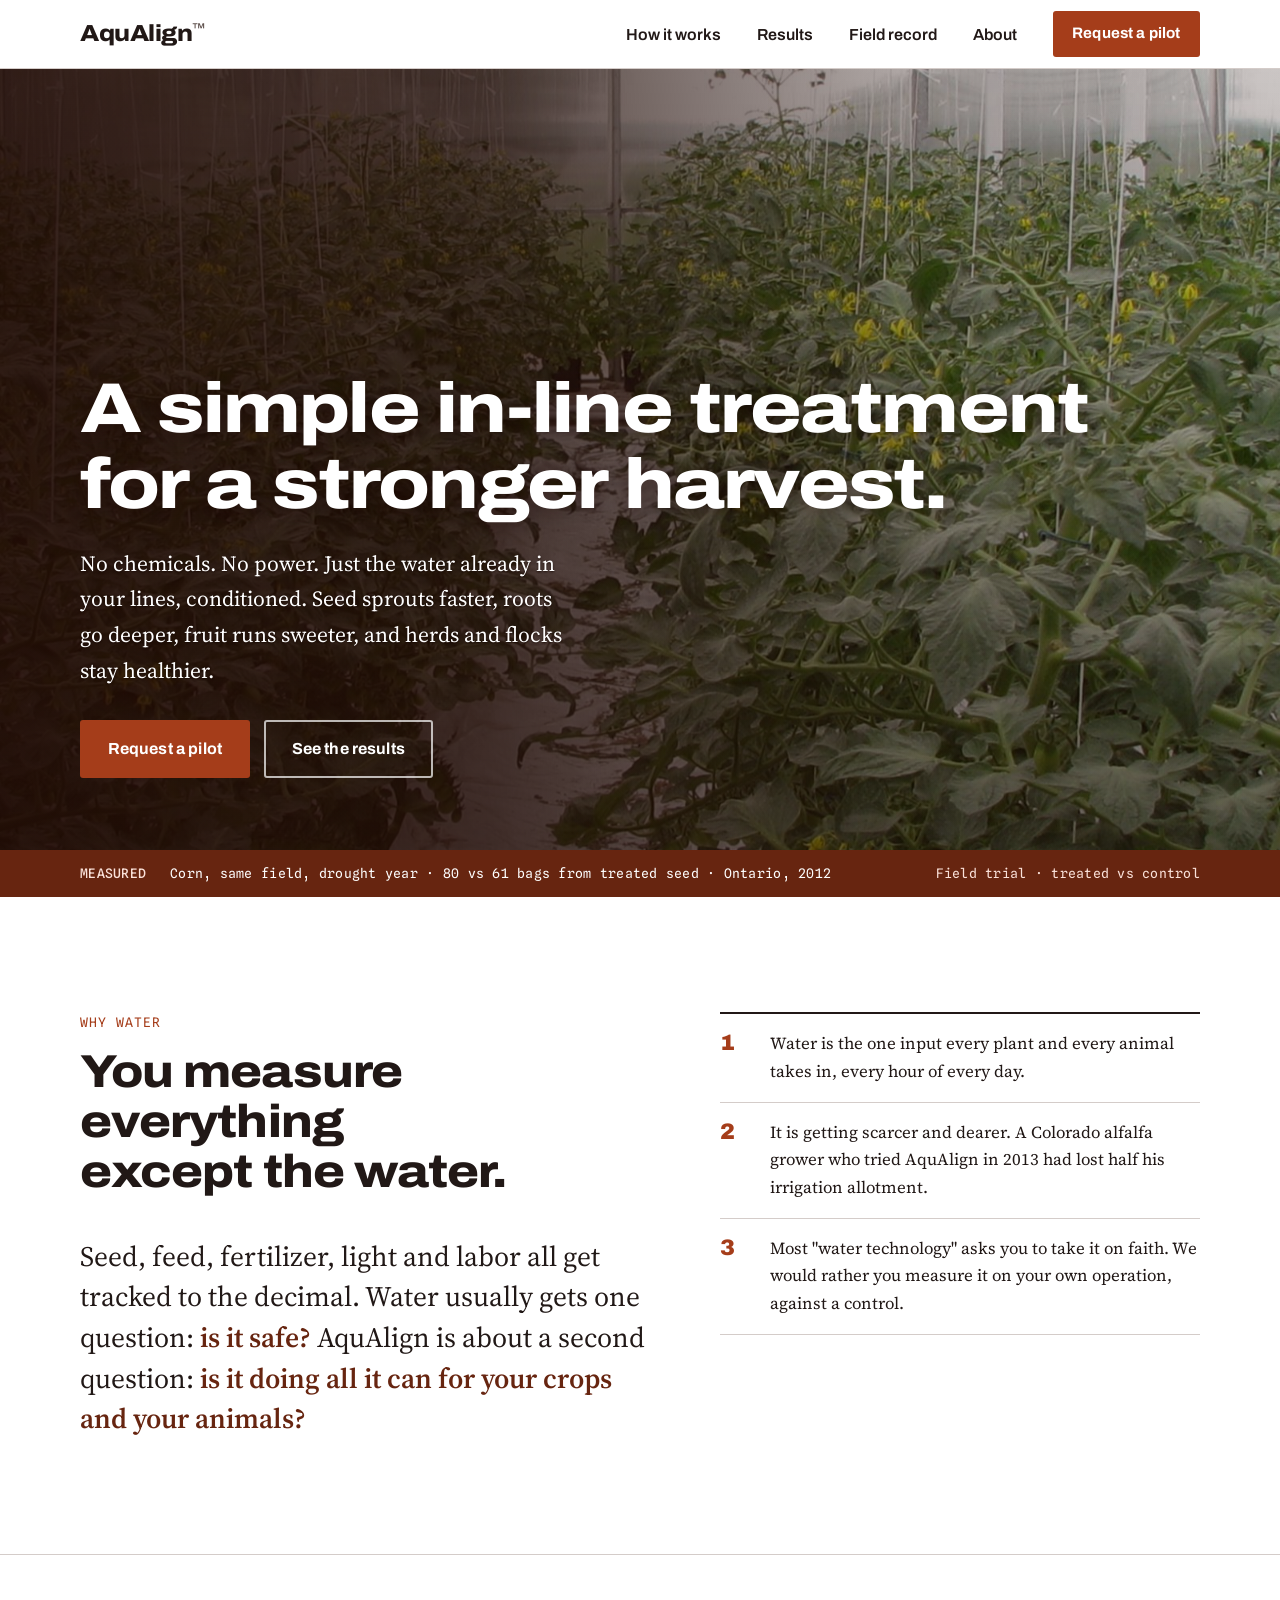
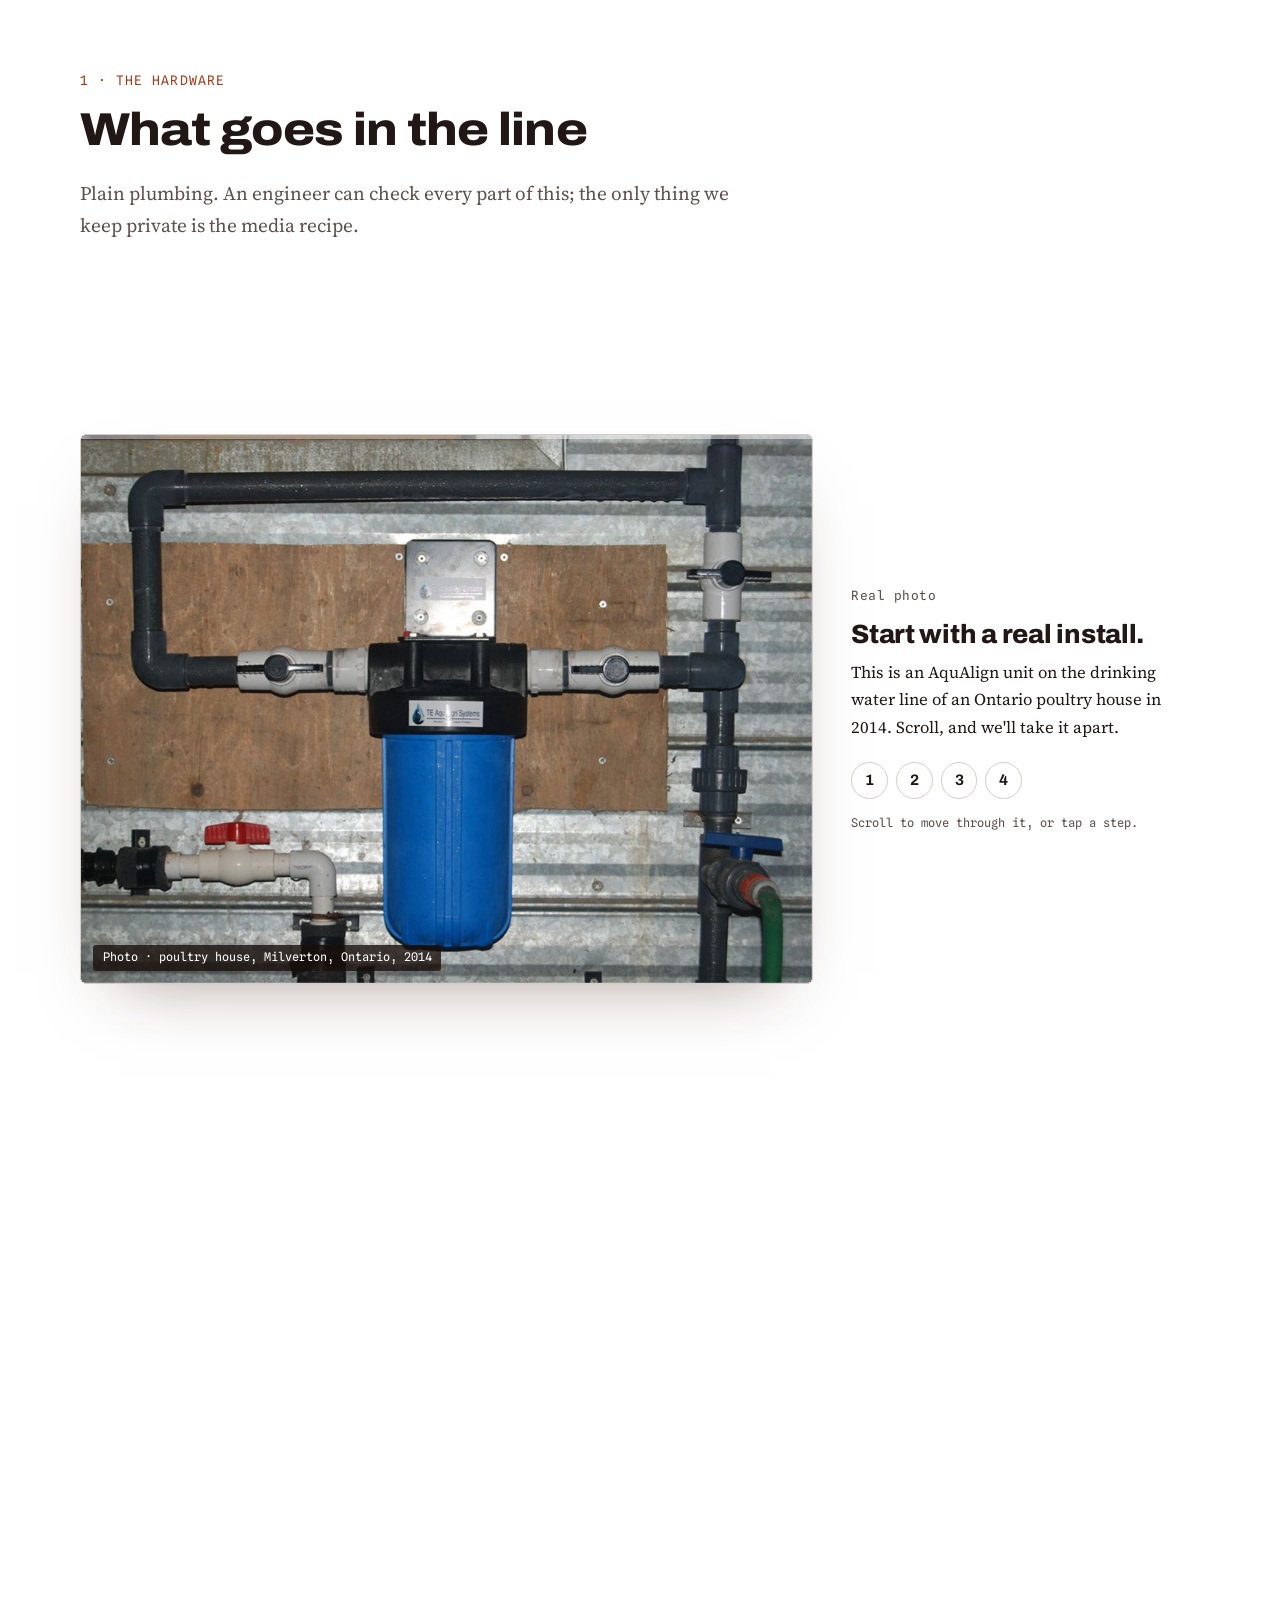
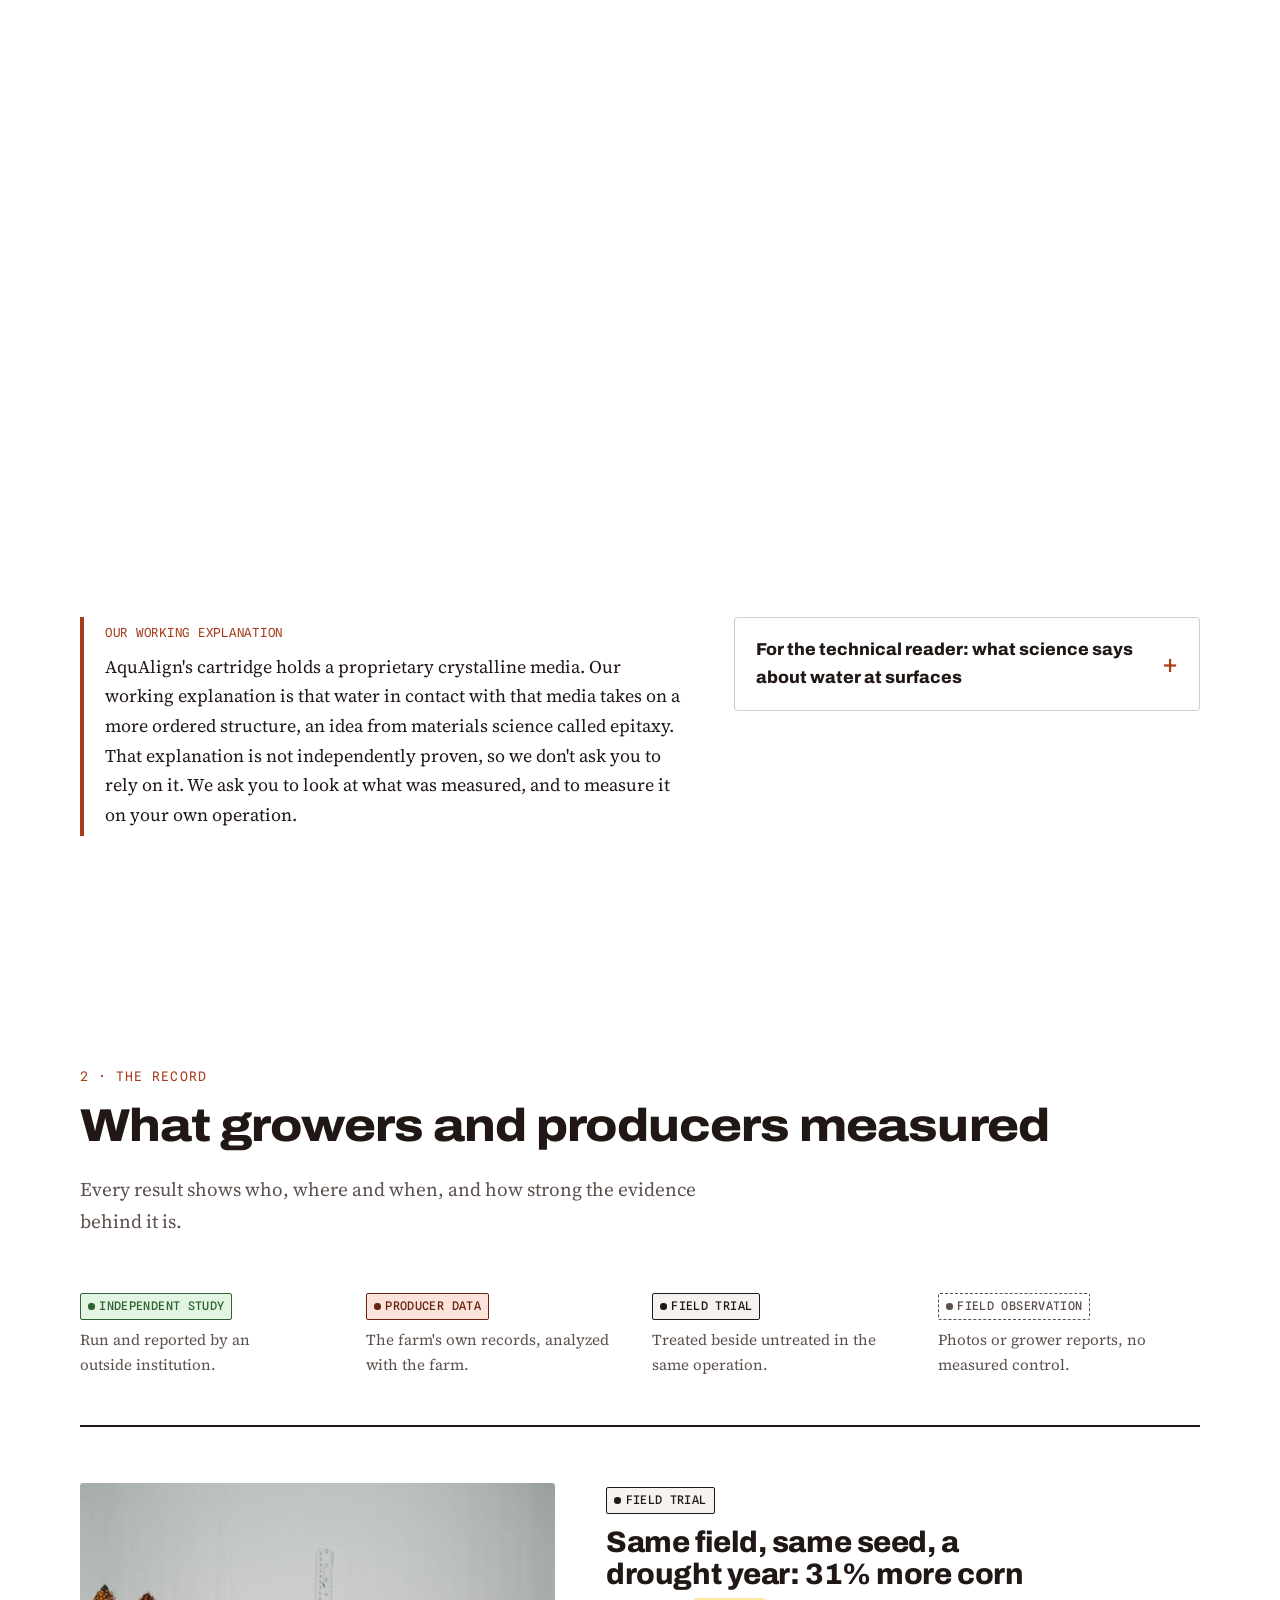
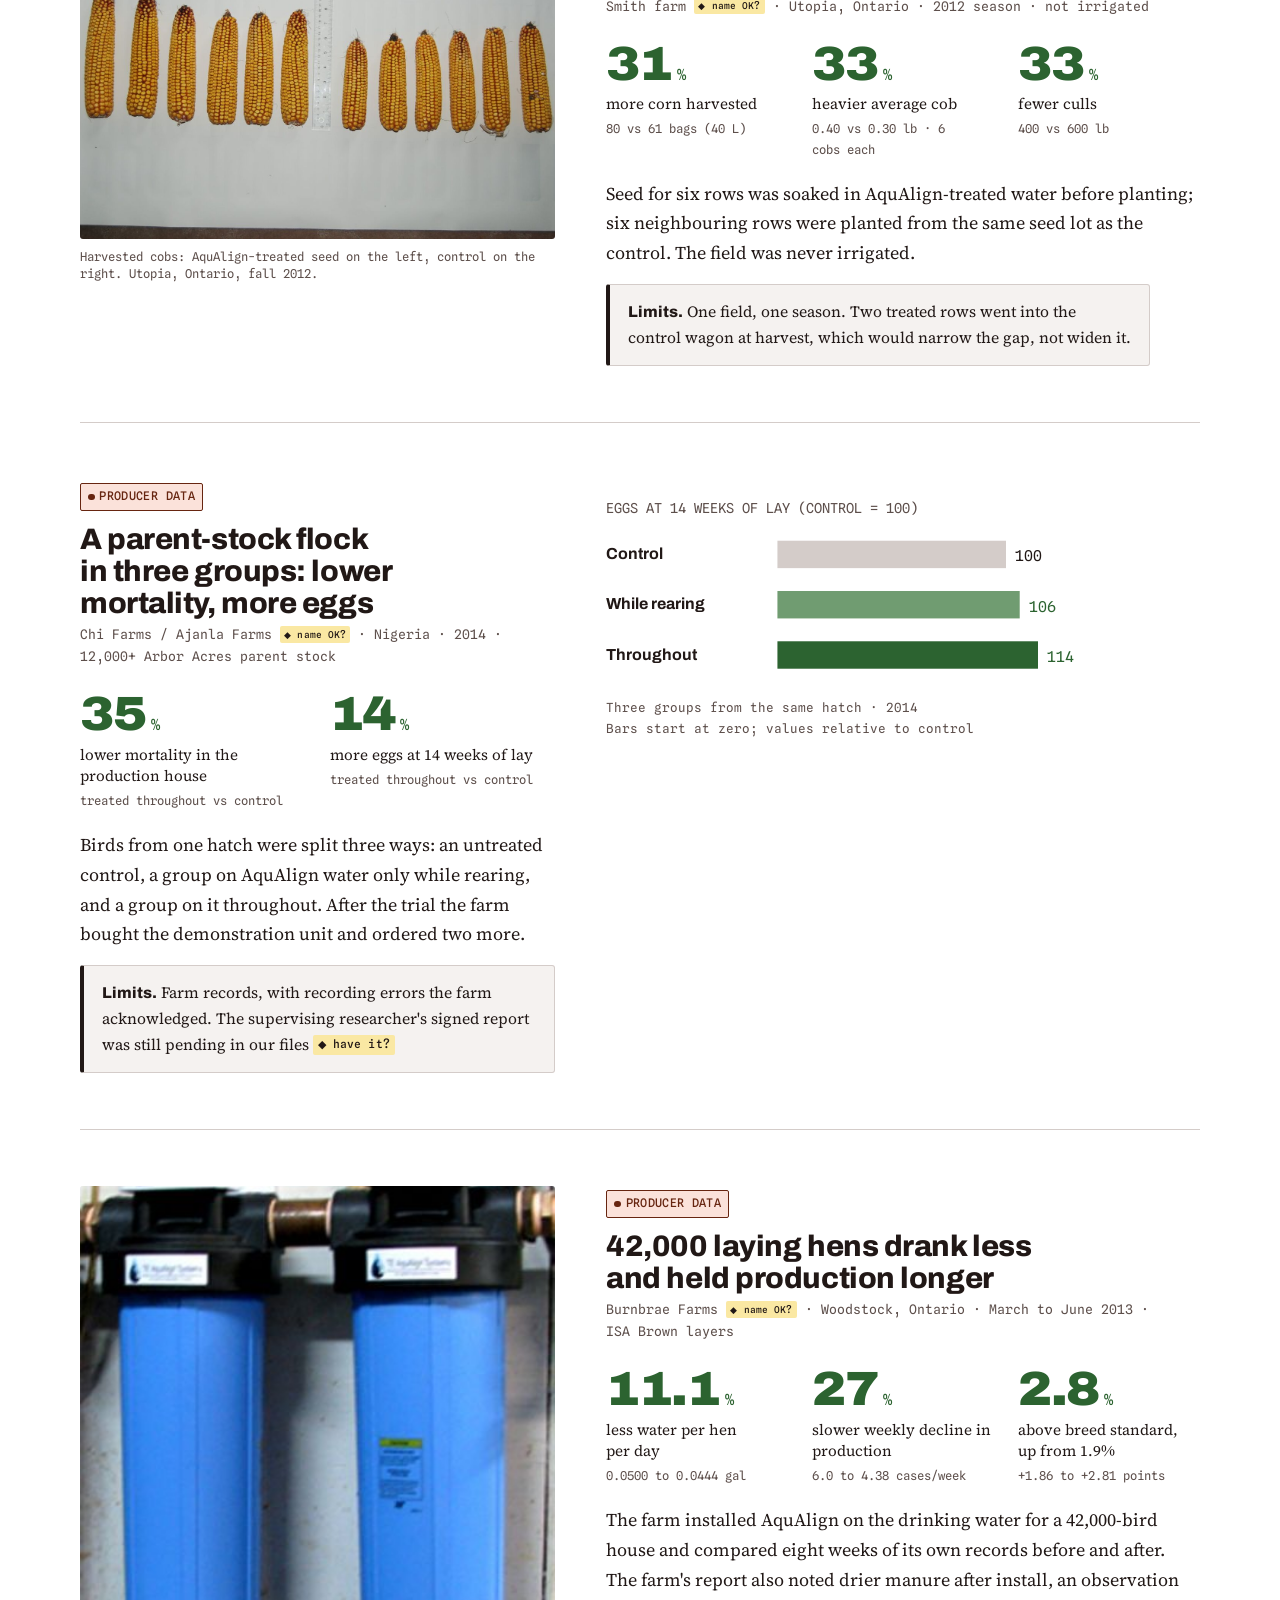
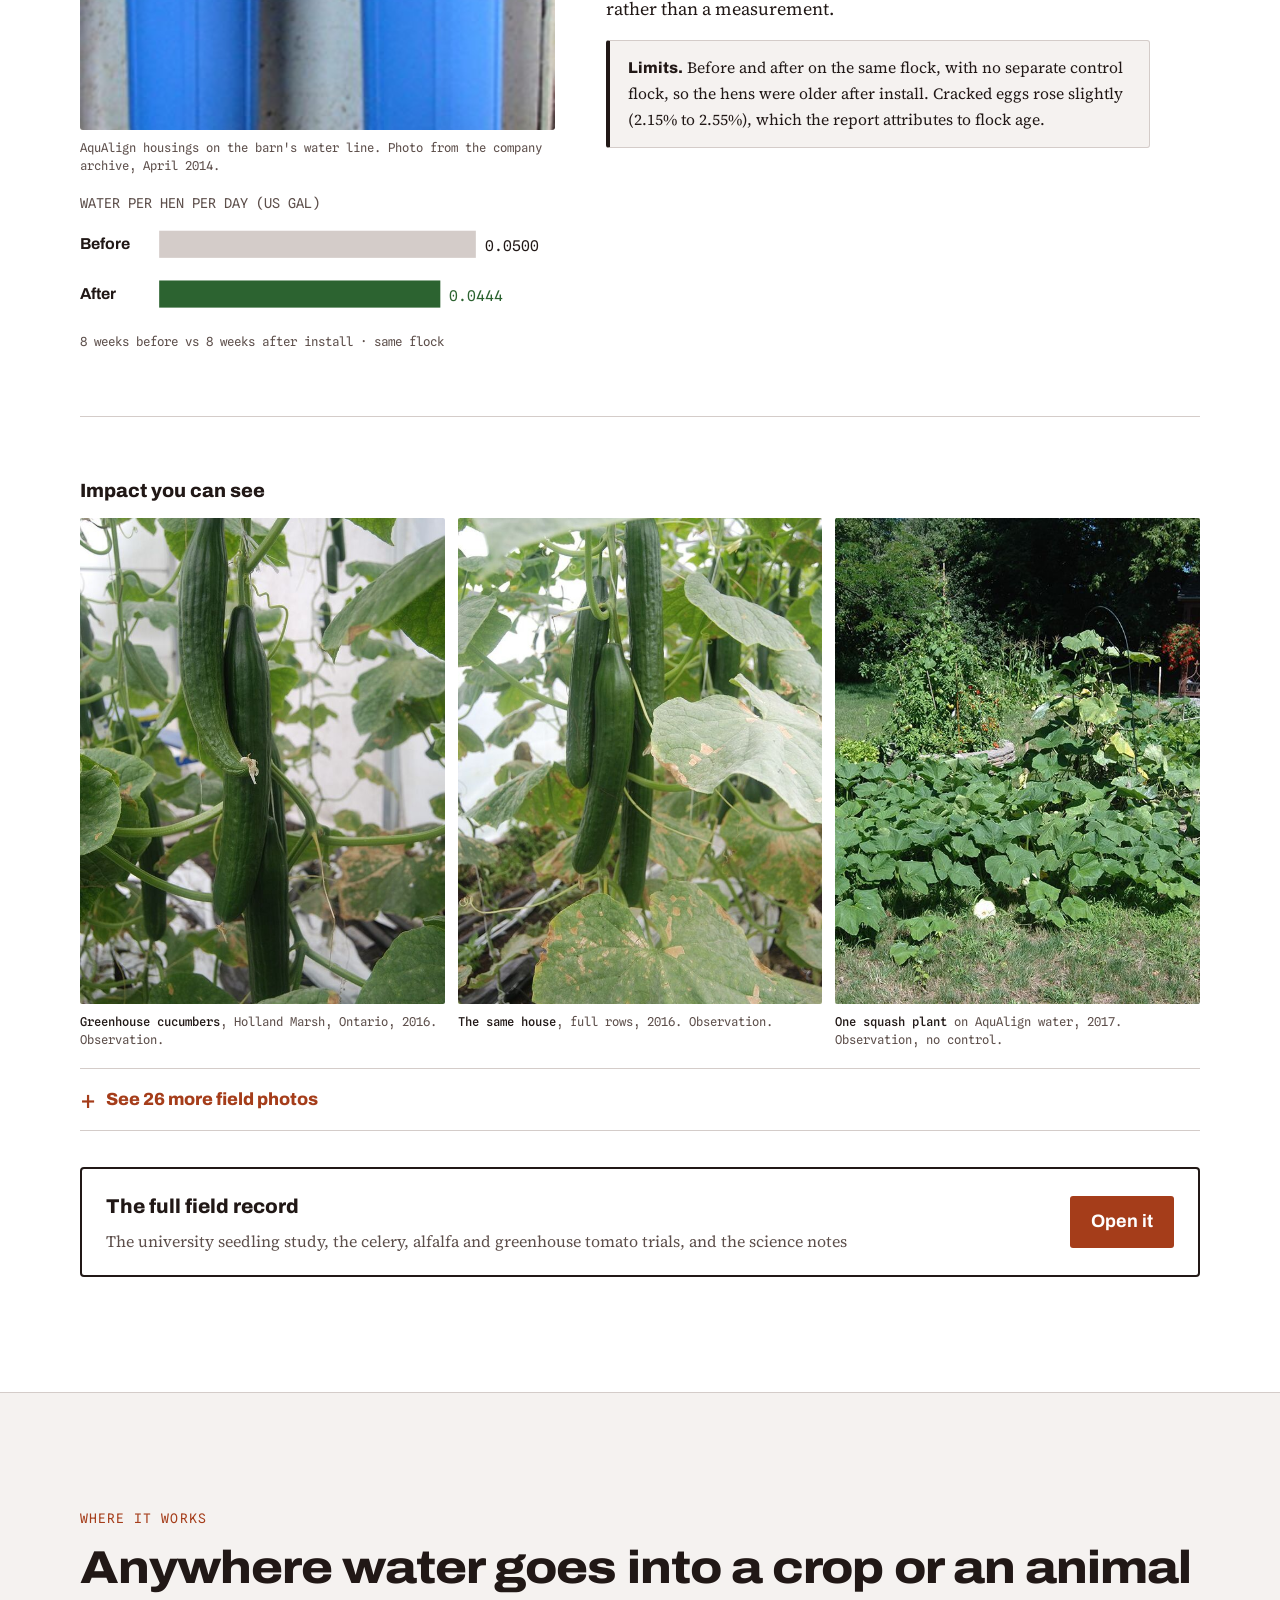
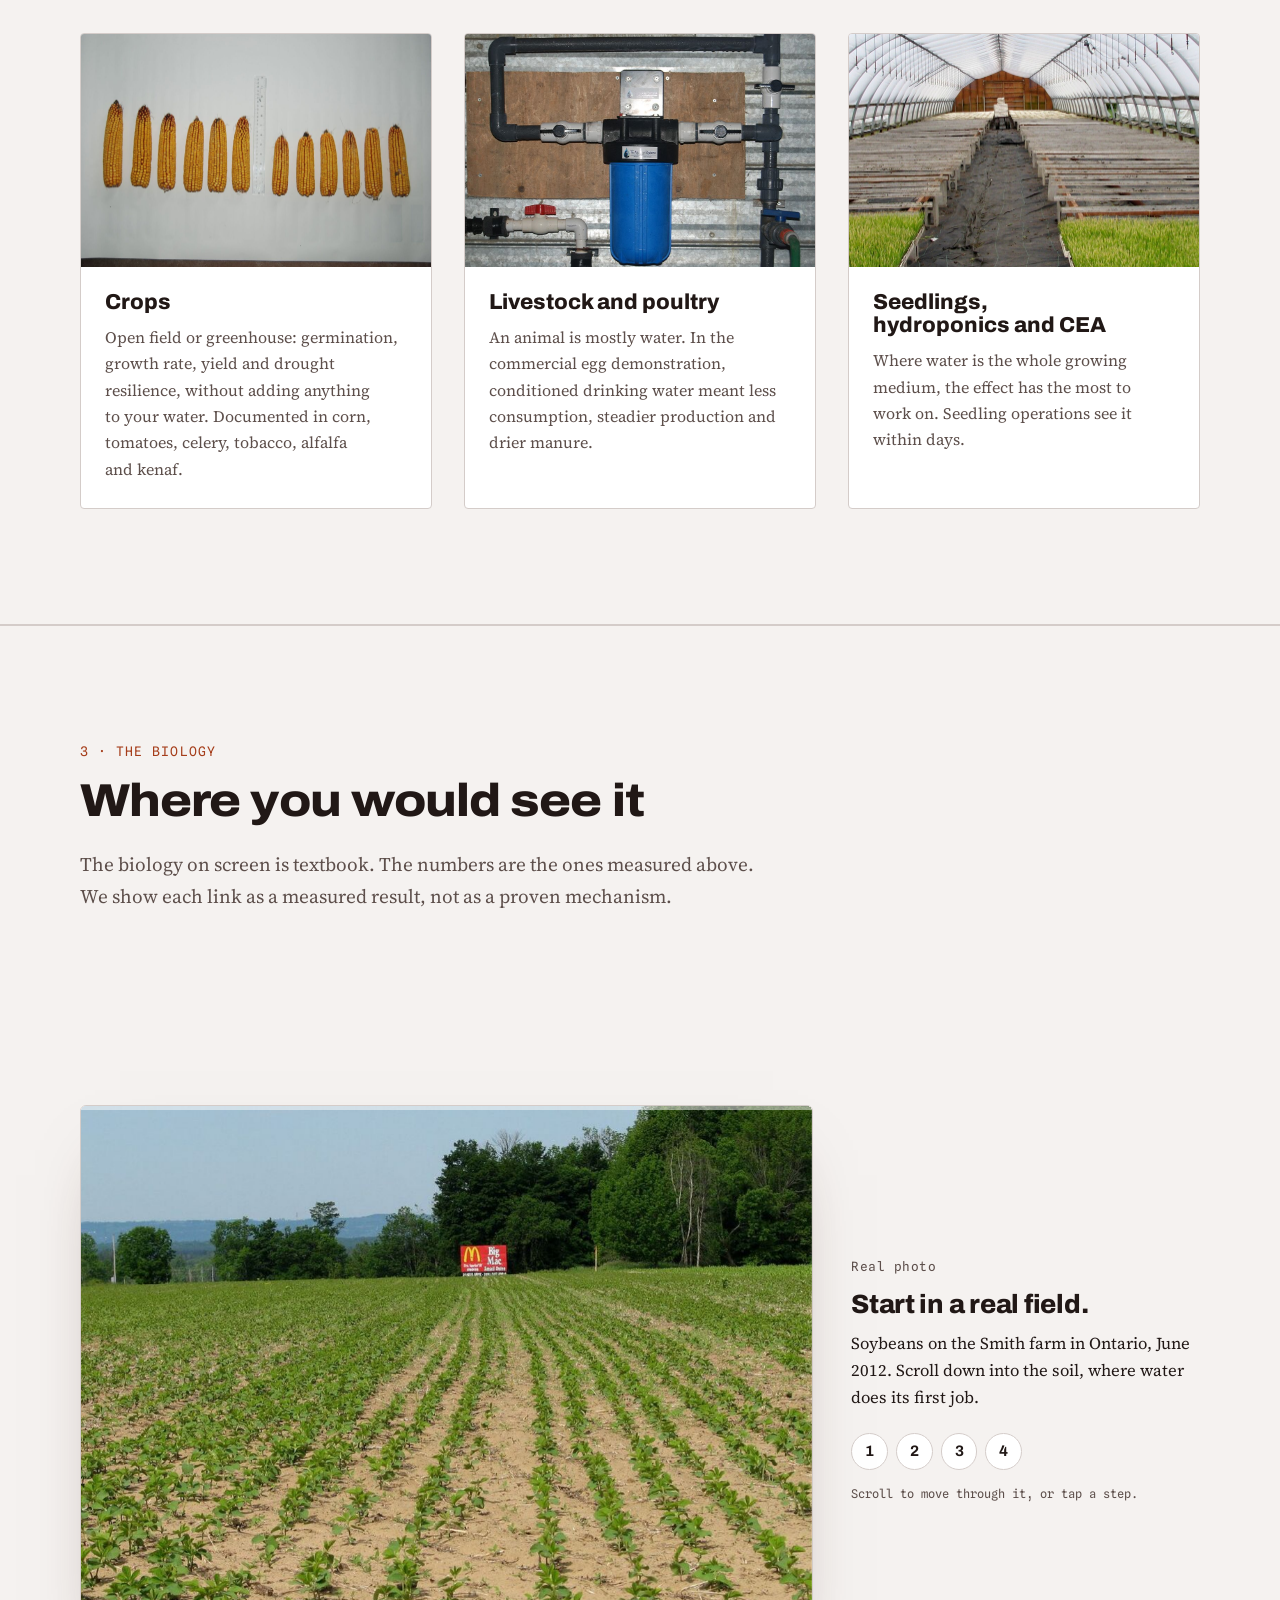
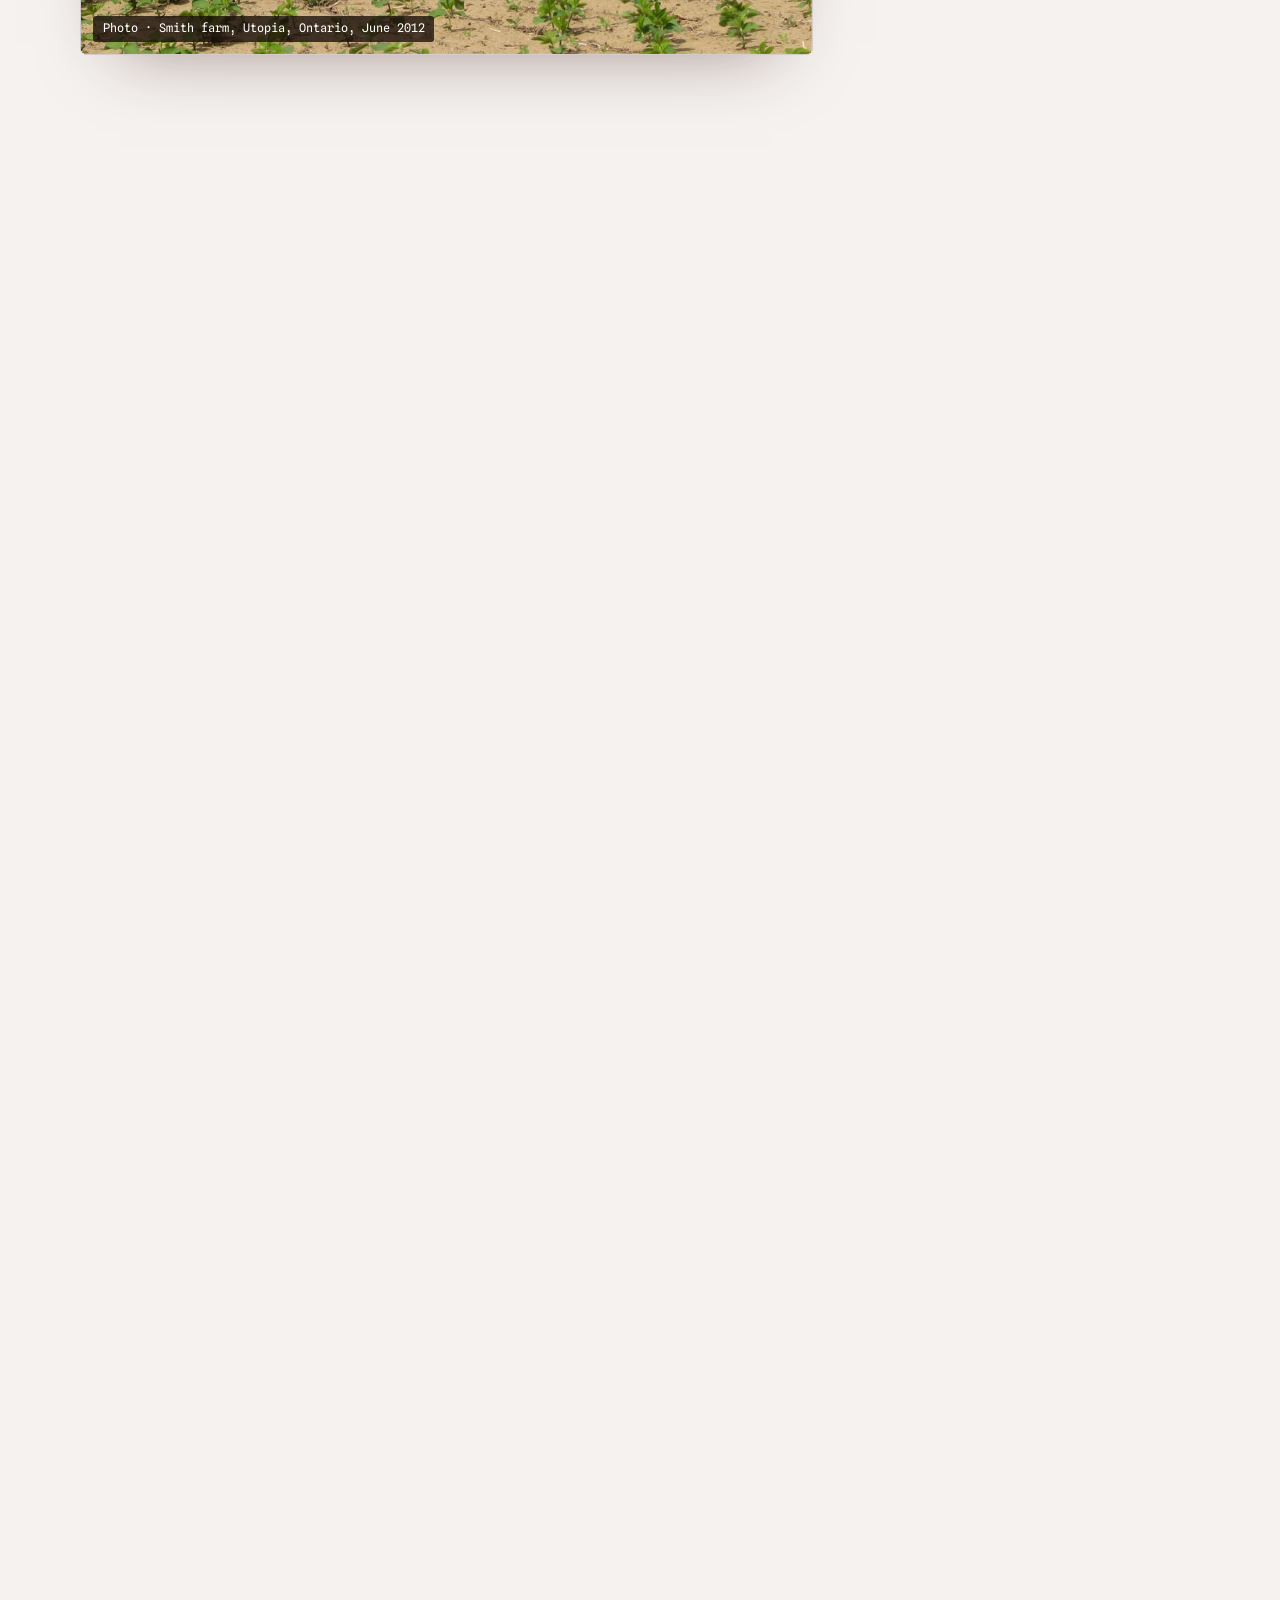
==== commit cc645fc0: "v2: expandable field photo set on the main page Co-Authored-By: Claude Opus 5.5 <noreply@anthropic.c" ====
--- a/v2/index.html
+++ b/v2/index.html
@@ -376,9 +376,67 @@
         <figure class="tall"><img src="img/vanhart-cucumbers-2016-b.jpg" alt="Dense cucumber vines on greenhouse trellises" loading="lazy"><figcaption><b>The same house</b>, full rows, 2016. Observation.</figcaption></figure>
         <figure class="tall"><img src="img/squash-plant-2017.jpg" alt="A single squash plant sprawling across a lawn" loading="lazy"><figcaption><b>One squash plant</b> on AquAlign water, 2017. Observation, no control.</figcaption></figure>
       </div>
+
+      <details class="more-photos">
+        <summary><span class="mp-open">See 26 more field photos</span><span class="mp-close">Hide photos</span></summary>
+        <div class="mp-body">
+          <div class="gal-group">
+      <h3>Side by side <span>treated and untreated</span></h3>
+      <div class="gal">
+        <figure class="w6"><button data-full="img/soy-roots-control-treated.jpg"><img src="img/soy-roots-control-treated.jpg" alt="Two soybean seedlings with roots exposed, labelled control and TE treated" loading="lazy"></button><figcaption><b>Soybean roots</b>, control (left) and treated seed (right). Smith farm, June 2012. Observation.</figcaption></figure>
+        <figure class="w6"><button data-full="img/corn-roots-control-treated.jpg"><img src="img/corn-roots-control-treated.jpg" alt="Two corn seedlings with roots exposed, labelled control and TE treated" loading="lazy"></button><figcaption><b>Corn roots</b>, control (left) and treated seed (right). Smith farm, June 2012. Observation.</figcaption></figure>
+        <figure><button data-full="img/corn-germination-2013.jpg"><img src="img/corn-germination-2013.jpg" alt="Two germinating corn kernels on black cloth, labelled A.A. and Control" loading="lazy"></button><figcaption><b>Corn germination</b>, AquAlign (A.A.) and control, March 2013.</figcaption></figure>
+        <figure><button data-full="img/corn-sprouts-2017.jpg"><img src="img/corn-sprouts-2017.jpg" alt="Sprouting corn kernels labelled AquAlign and Control" loading="lazy"></button><figcaption><b>Corn sprouting test</b>, AquAlign and control, January 2017.</figcaption></figure>
+        <figure><button data-full="img/pots-control-aqualign-2013.jpg"><img src="img/pots-control-aqualign-2013.jpg" alt="Seedlings in peat pots labelled Control and AquAlign" loading="lazy"></button><figcaption><b>Seedling pots</b>, control and AquAlign, March 2013.</figcaption></figure>
+        <figure class="w6"><button data-full="img/melon-seed-trial-2017.jpg"><img src="img/melon-seed-trial-2017.jpg" alt="Melon seedlings in peat pots in front of a whiteboard describing treated and untreated seed" loading="lazy"></button><figcaption><b>Melon seed trial</b>, treated and untreated seed, four seeds per pot, March 2017.</figcaption></figure>
+        <figure class="w6"><button data-full="img/kenaf-2012.jpg"><img src="img/kenaf-2012.jpg" alt="Two kenaf plants with root balls beside a steel ruler" loading="lazy"></button><figcaption><b>Kenaf</b>, treated vs city water, 31 days in clay pots. Scottsdale, Arizona, August 2012.</figcaption></figure>
+      </div>
+    </div><div class="gal-group">
+      <h3>Greenhouses <span>Holland Marsh, Ontario</span></h3>
+      <div class="gal">
+        <figure class="w8"><button data-full="img/vanhart-greenhouse-2012.jpg"><img src="img/vanhart-greenhouse-2012.jpg" alt="Young tomato plants in a plastic greenhouse with the nutrient manifold on the end wall" loading="lazy"></button><figcaption><b>Tomato house at planting</b>, AquAlign on the nutrient manifold. June 2012.</figcaption></figure>
+        <figure class="tall"><button data-full="img/vanhart-manifold-2012.jpg"><img src="img/vanhart-manifold-2012.jpg" alt="Water meters and valves on the greenhouse nutrient line" loading="lazy"></button><figcaption><b>The nutrient line</b> with the AquAlign units in place, 2012.</figcaption></figure>
+        <figure class="tall"><button data-full="img/vanhart-tomato-rows-2012.jpg"><img src="img/vanhart-tomato-rows-2012.jpg" alt="Tall tomato plants in greenhouse rows" loading="lazy"></button><figcaption><b>Tomato rows</b>, June 2012.</figcaption></figure>
+        <figure class="tall"><button data-full="img/vanhart-cucumbers-2016.jpg"><img src="img/vanhart-cucumbers-2016.jpg" alt="Long English cucumbers hanging on the vine" loading="lazy"></button><figcaption><b>Cucumbers</b>, August 2016. Observation.</figcaption></figure>
+        <figure class="tall"><button data-full="img/vanhart-cucumbers-2016-b.jpg"><img src="img/vanhart-cucumbers-2016-b.jpg" alt="Cucumbers growing on trellised vines in a greenhouse" loading="lazy"></button><figcaption><b>Cucumbers</b>, August 2016. Observation.</figcaption></figure>
+      </div>
+    </div><div class="gal-group">
+      <h3>Commercial seeding <span>celery, Ontario, 2012</span></h3>
+      <div class="gal">
+        <figure><button data-full="img/celery-greenhouse-2012.jpg"><img src="img/celery-greenhouse-2012.jpg" alt="Long greenhouse with benches of celery seedling flats" loading="lazy"></button><figcaption><b>Seedling house</b>, May 2012.</figcaption></figure>
+        <figure><button data-full="img/celery-flats-2012.jpg"><img src="img/celery-flats-2012.jpg" alt="Close view of celery seedling flats" loading="lazy"></button><figcaption><b>Celery flats</b> in the trial, June 2012.</figcaption></figure>
+        <figure><button data-full="img/celery-seeding-2012.jpg"><img src="img/celery-seeding-2012.jpg" alt="A grower inspecting seedling flats in a greenhouse" loading="lazy"></button><figcaption><b>Checking the flats</b>, June 2012.</figcaption></figure>
+      </div>
+    </div><div class="gal-group">
+      <h3>Fields and pivots <span>Ontario, Colorado, Arizona</span></h3>
+      <div class="gal">
+        <figure class="w8"><button data-full="img/smith-soy-field-2012.jpg"><img src="img/smith-soy-field-2012.jpg" alt="Rows of young soybeans in a field under blue sky" loading="lazy"></button><figcaption><b>Soybeans</b>, Smith farm, Utopia, Ontario, June 2012.</figcaption></figure>
+        <figure class="tall"><button data-full="img/crouse-pivot-install-2013.jpg"><img src="img/crouse-pivot-install-2013.jpg" alt="AquAlign unit mounted on a center-pivot riser" loading="lazy"></button><figcaption><b>Center-pivot install</b>, Colorado, May 2013.</figcaption></figure>
+        <figure><button data-full="img/colorado-pivot-winter-2012.jpg"><img src="img/colorado-pivot-winter-2012.jpg" alt="Center pivot irrigation in a snowy field" loading="lazy"></button><figcaption><b>The same pivot</b> in winter, December 2012.</figcaption></figure>
+        <figure><button data-full="img/pivot-sprinklers-2016.jpg"><img src="img/pivot-sprinklers-2016.jpg" alt="Center pivot sprinklers watering a green alfalfa field with mountains behind" loading="lazy"></button><figcaption><b>Pivot over alfalfa</b>, from a 2016 project presentation.</figcaption></figure>
+        <figure><button data-full="img/pivot-install-crew-2016.jpg"><img src="img/pivot-install-crew-2016.jpg" alt="Three men installing a large-diameter unit on an irrigation main" loading="lazy"></button><figcaption><b>Installing a high-flow unit</b> on an irrigation main, 2016.</figcaption></figure>
+        <figure class="w6"><button data-full="img/arizona-flood-irrigation-2013.jpg"><img src="img/arizona-flood-irrigation-2013.jpg" alt="Water flowing through a gate into flood-irrigated furrows" loading="lazy"></button><figcaption><b>Flood irrigation</b>, Arizona alfalfa, September 2013.</figcaption></figure>
+        <figure class="w6"><button data-full="img/squash-plant-2017.jpg"><img src="img/squash-plant-2017.jpg" alt="A huge squash plant sprawling across a lawn" loading="lazy"></button><figcaption><b>Squash plant</b> on AquAlign water, August 2017. Observation, no control.</figcaption></figure>
+      </div>
+    </div><div class="gal-group">
+      <h3>Barns and hardware <span>poultry houses, cartridges, media</span></h3>
+      <div class="gal">
+        <figure class="w6"><button data-full="img/milverton-poultry-unit-2014.jpg"><img src="img/milverton-poultry-unit-2014.jpg" alt="A blue AquAlign housing plumbed into a poultry house water line" loading="lazy"></button><figcaption><b>Poultry house unit</b>, Milverton, Ontario, April 2014.</figcaption></figure>
+        <figure class="w6"><button data-full="img/burnbrae-eggs-2013.jpg"><img src="img/burnbrae-eggs-2013.jpg" alt="Brown eggs in a green tray" loading="lazy"></button><figcaption><b>Eggs from the trial house</b>, March 2013.</figcaption></figure>
+        <figure class="tall"><button data-full="img/clear-cartridge.jpg"><img src="img/clear-cartridge.jpg" alt="A clear demonstration cartridge held up to show the mineral media inside" loading="lazy"></button><figcaption><b>Clear demo cartridge</b> showing the media.</figcaption></figure>
+        <figure class="tall"><button data-full="img/used-media.jpg"><img src="img/used-media.jpg" alt="Pale amber crystalline media pieces on a white background" loading="lazy"></button><figcaption><b>Media</b> removed at a cartridge change, 2014.</figcaption></figure>
+      </div>
+    </div>
+        </div>
+      </details>
+      <dialog class="lightbox" id="lightbox">
+        <form method="dialog"><button aria-label="Close">×</button></form>
+        <img alt="">
+        <p></p>
+      </dialog>
       <a class="record-link" href="field-record.html">
         <span class="record-k">The full field record</span>
-        <span class="record-t">A university seedling study, celery, alfalfa and greenhouse tomato trials, and 30 photos from the original emails</span>
+        <span class="record-t">The university seedling study, the celery, alfalfa and greenhouse tomato trials, and the science notes</span>
         <span class="record-go">Open it</span>
       </a>
     </div>
--- a/v2/story.css
+++ b/v2/story.css
@@ -331,3 +331,21 @@
 .record-t { grid-column: 1; color: var(--muted); font-size: 1rem; }
 .record-go { grid-column: 2; grid-row: 1 / span 2; font-family: var(--font-display); font-weight: 700; color: #fff; background: var(--clay); padding: 0.7rem 1.3rem; border-radius: 3px; }
 @media (max-width: 720px) { .impact-gal figure { grid-column: span 12; } .record-link { grid-template-columns: 1fr; } .record-go { grid-column: 1; grid-row: auto; justify-self: start; margin-top: 0.5rem; } }
+
+/* expandable photo set on the main page */
+.more-photos { margin-top: 1.25rem; border-top: 1px solid var(--line); border-bottom: 1px solid var(--line); }
+.more-photos > summary {
+  list-style: none; cursor: pointer; padding: 1rem 0; display: flex; align-items: center; gap: 0.6rem;
+  font-family: var(--font-display); font-weight: 800; font-size: 1.1rem; color: var(--clay);
+}
+.more-photos > summary::-webkit-details-marker { display: none; }
+.more-photos > summary::before { content: "+"; font-weight: 500; font-size: 1.6rem; line-height: 1; transition: rotate 0.3s var(--ease); }
+.more-photos[open] > summary::before { rotate: 45deg; }
+.more-photos .mp-close, .more-photos[open] .mp-open { display: none; }
+.more-photos[open] .mp-close { display: inline; }
+.more-photos[open] .mp-body { animation: fadeup 0.4s var(--ease); }
+.mp-body { padding-bottom: 1.5rem; }
+.mp-body .gal-group h3 { color: var(--ink); border-top-color: var(--line); }
+.mp-body .gal-group h3 span { color: var(--muted); }
+.mp-body .gal figcaption { color: var(--muted); }
+.mp-body .gal figcaption b { color: var(--ink); }
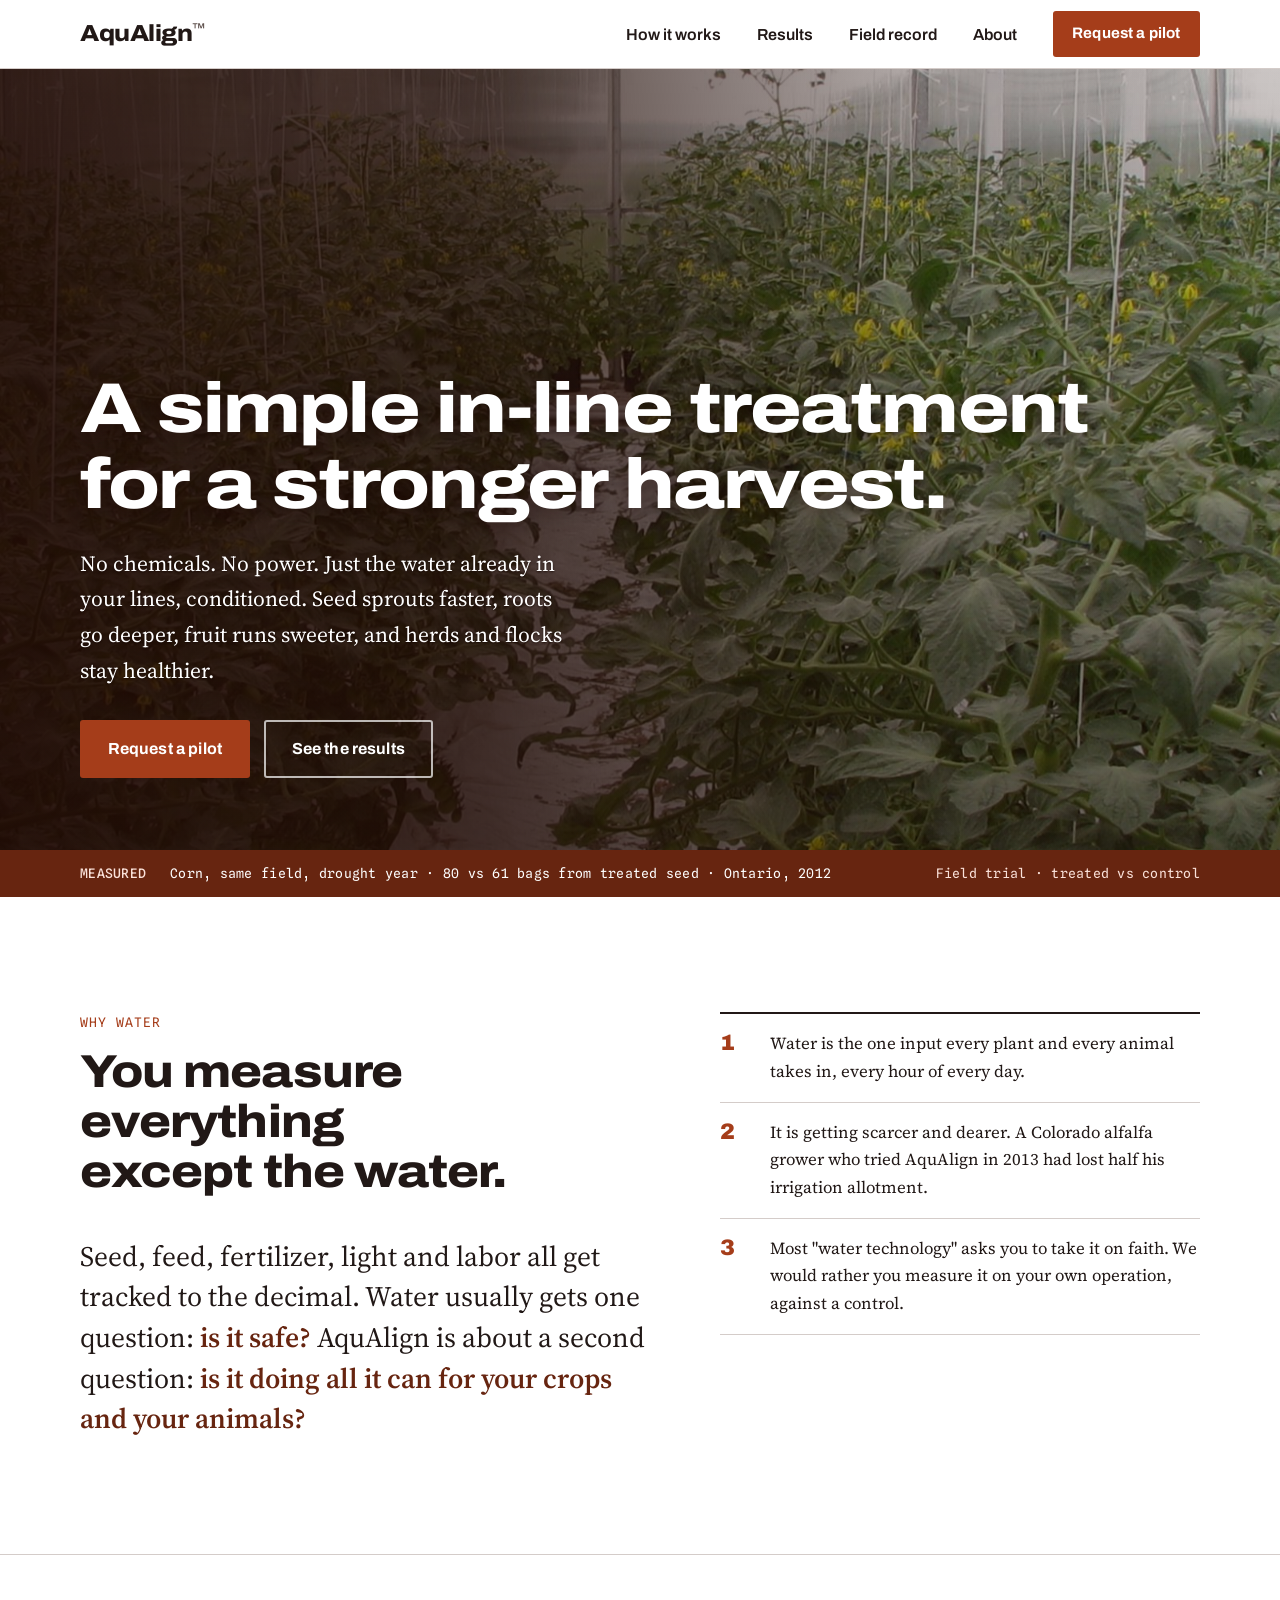
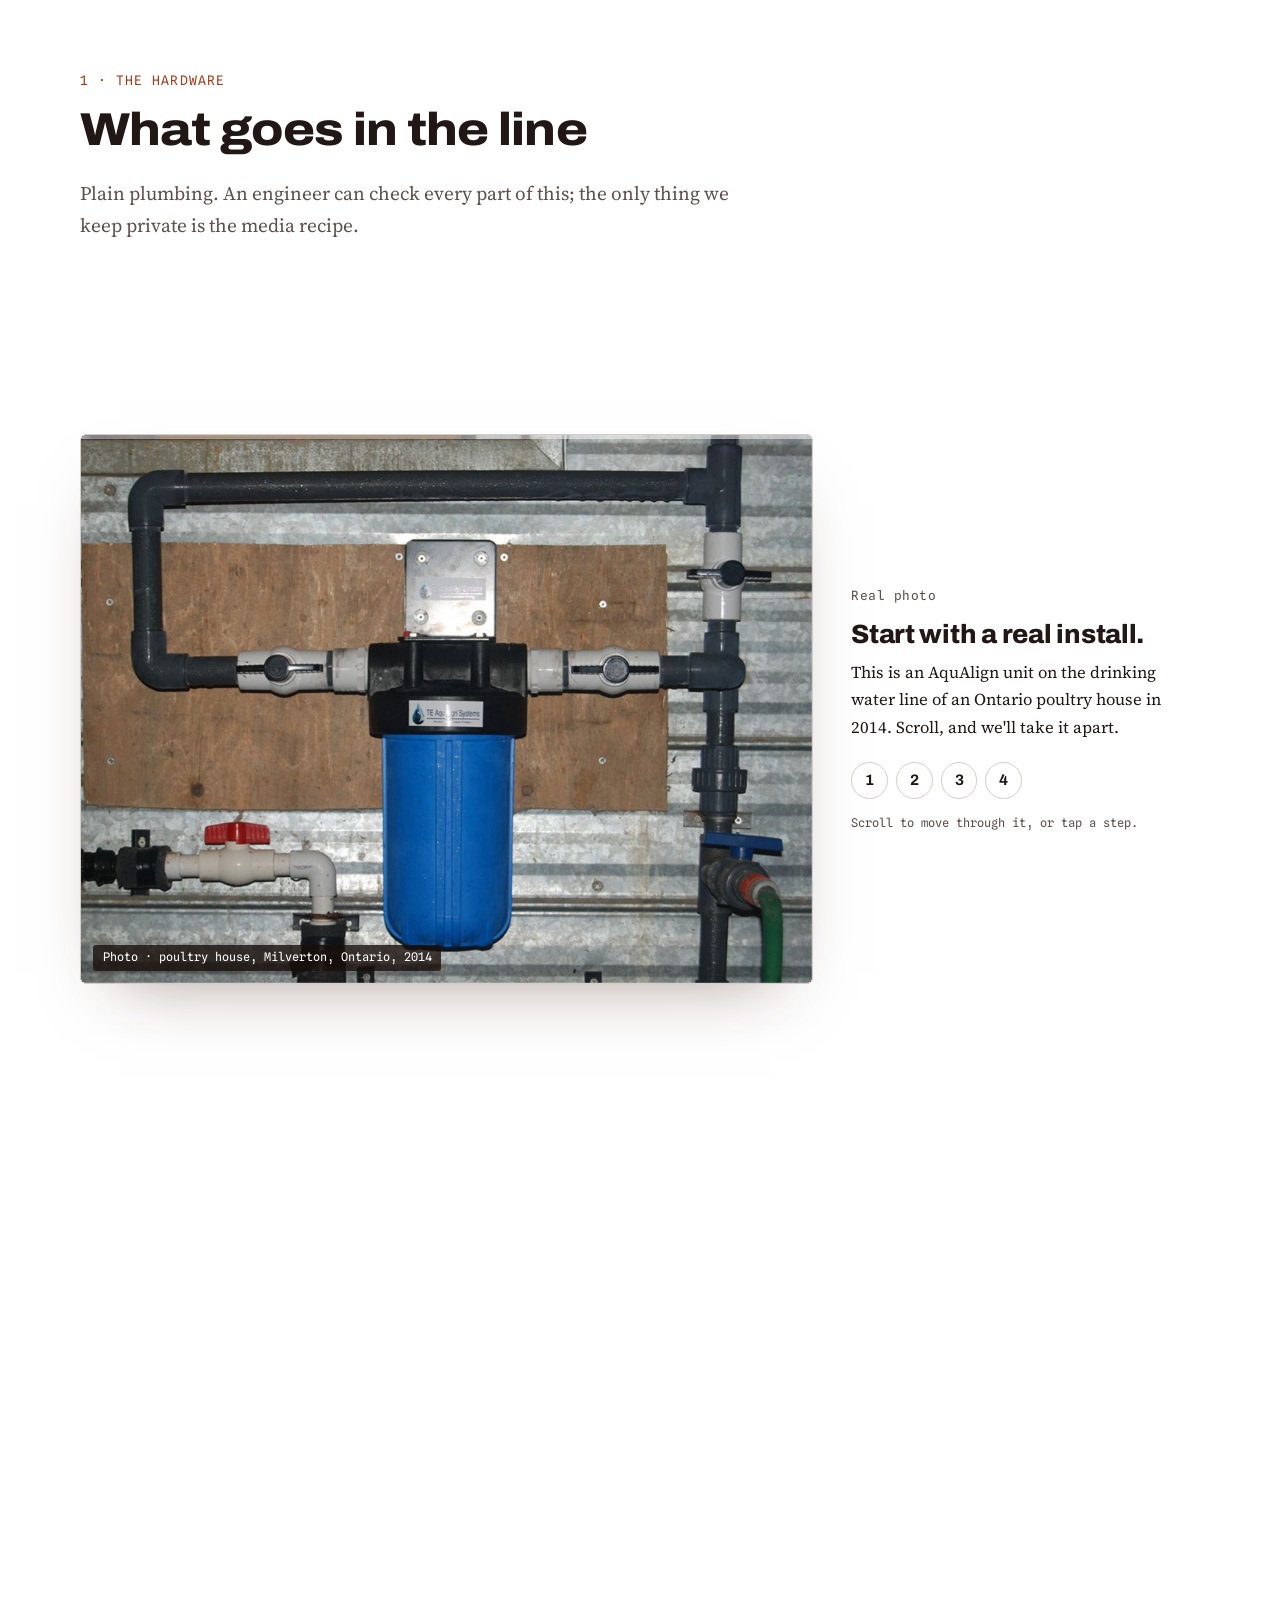
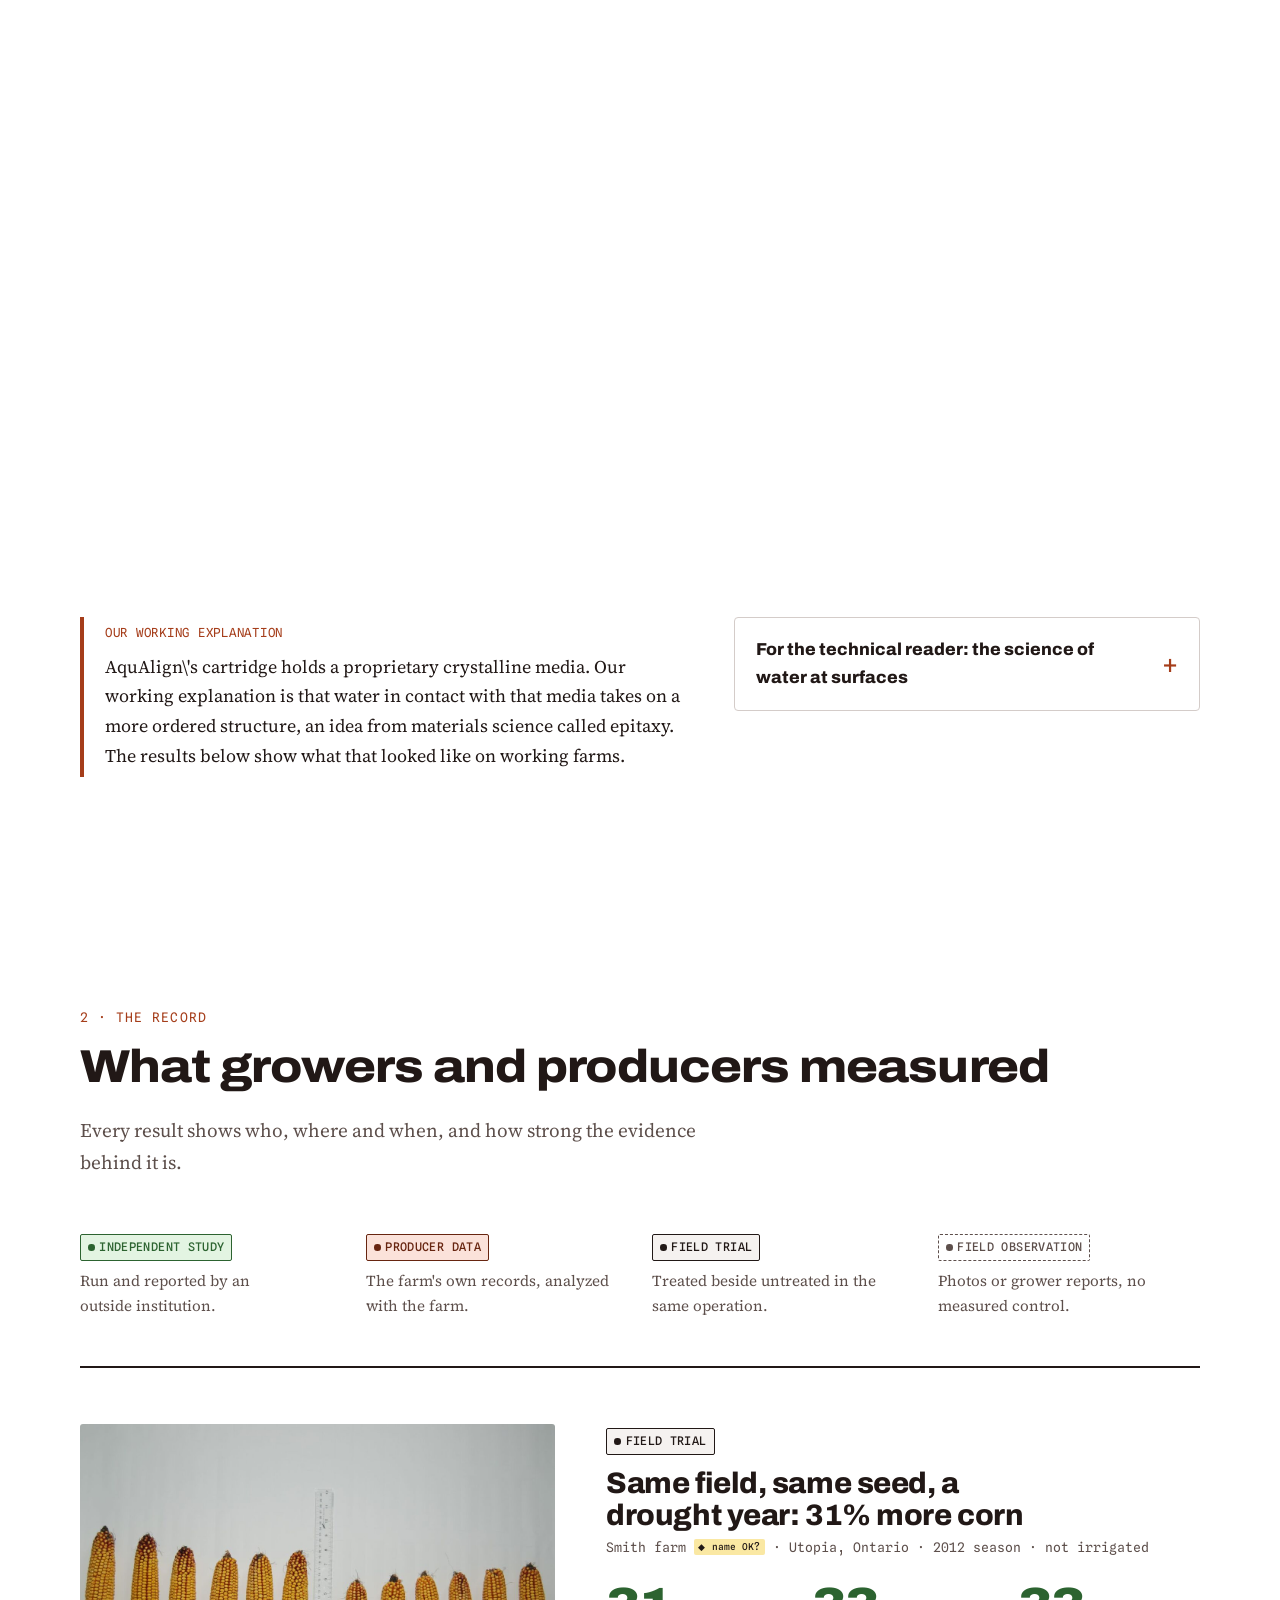
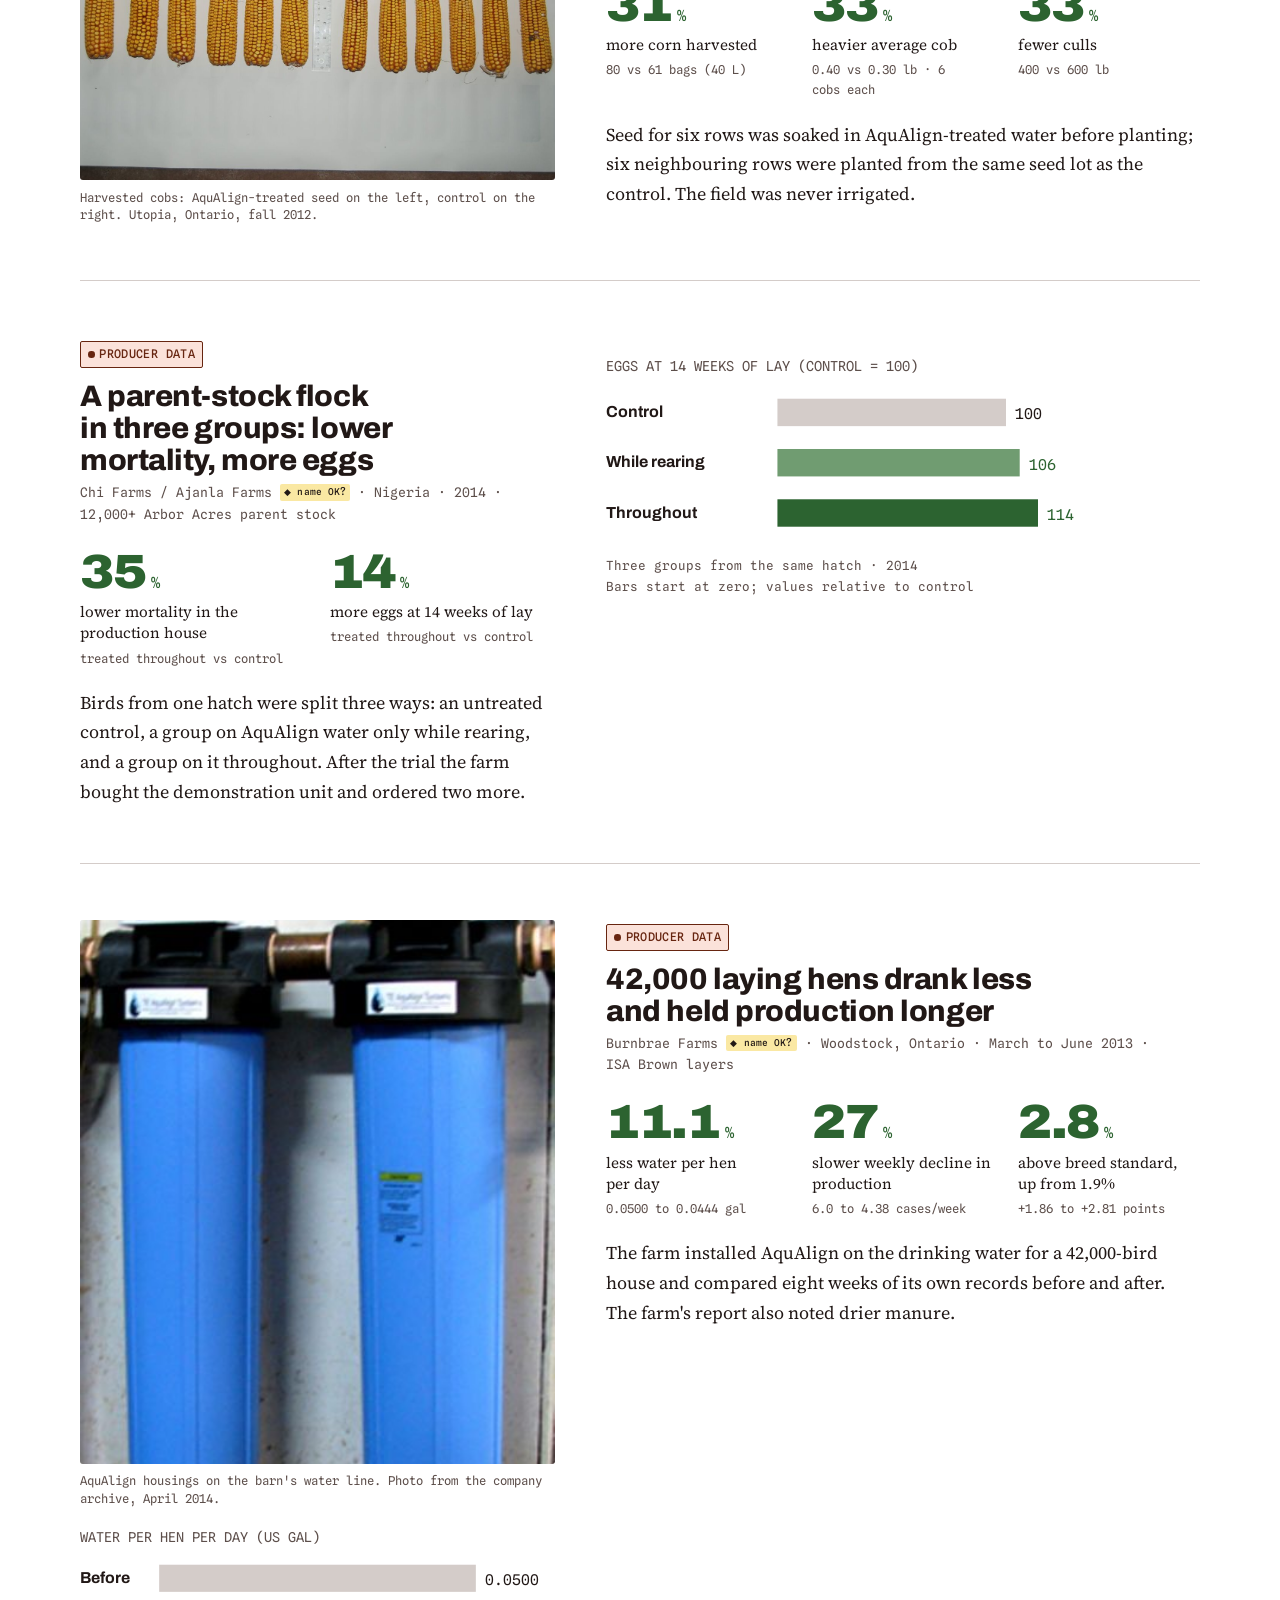
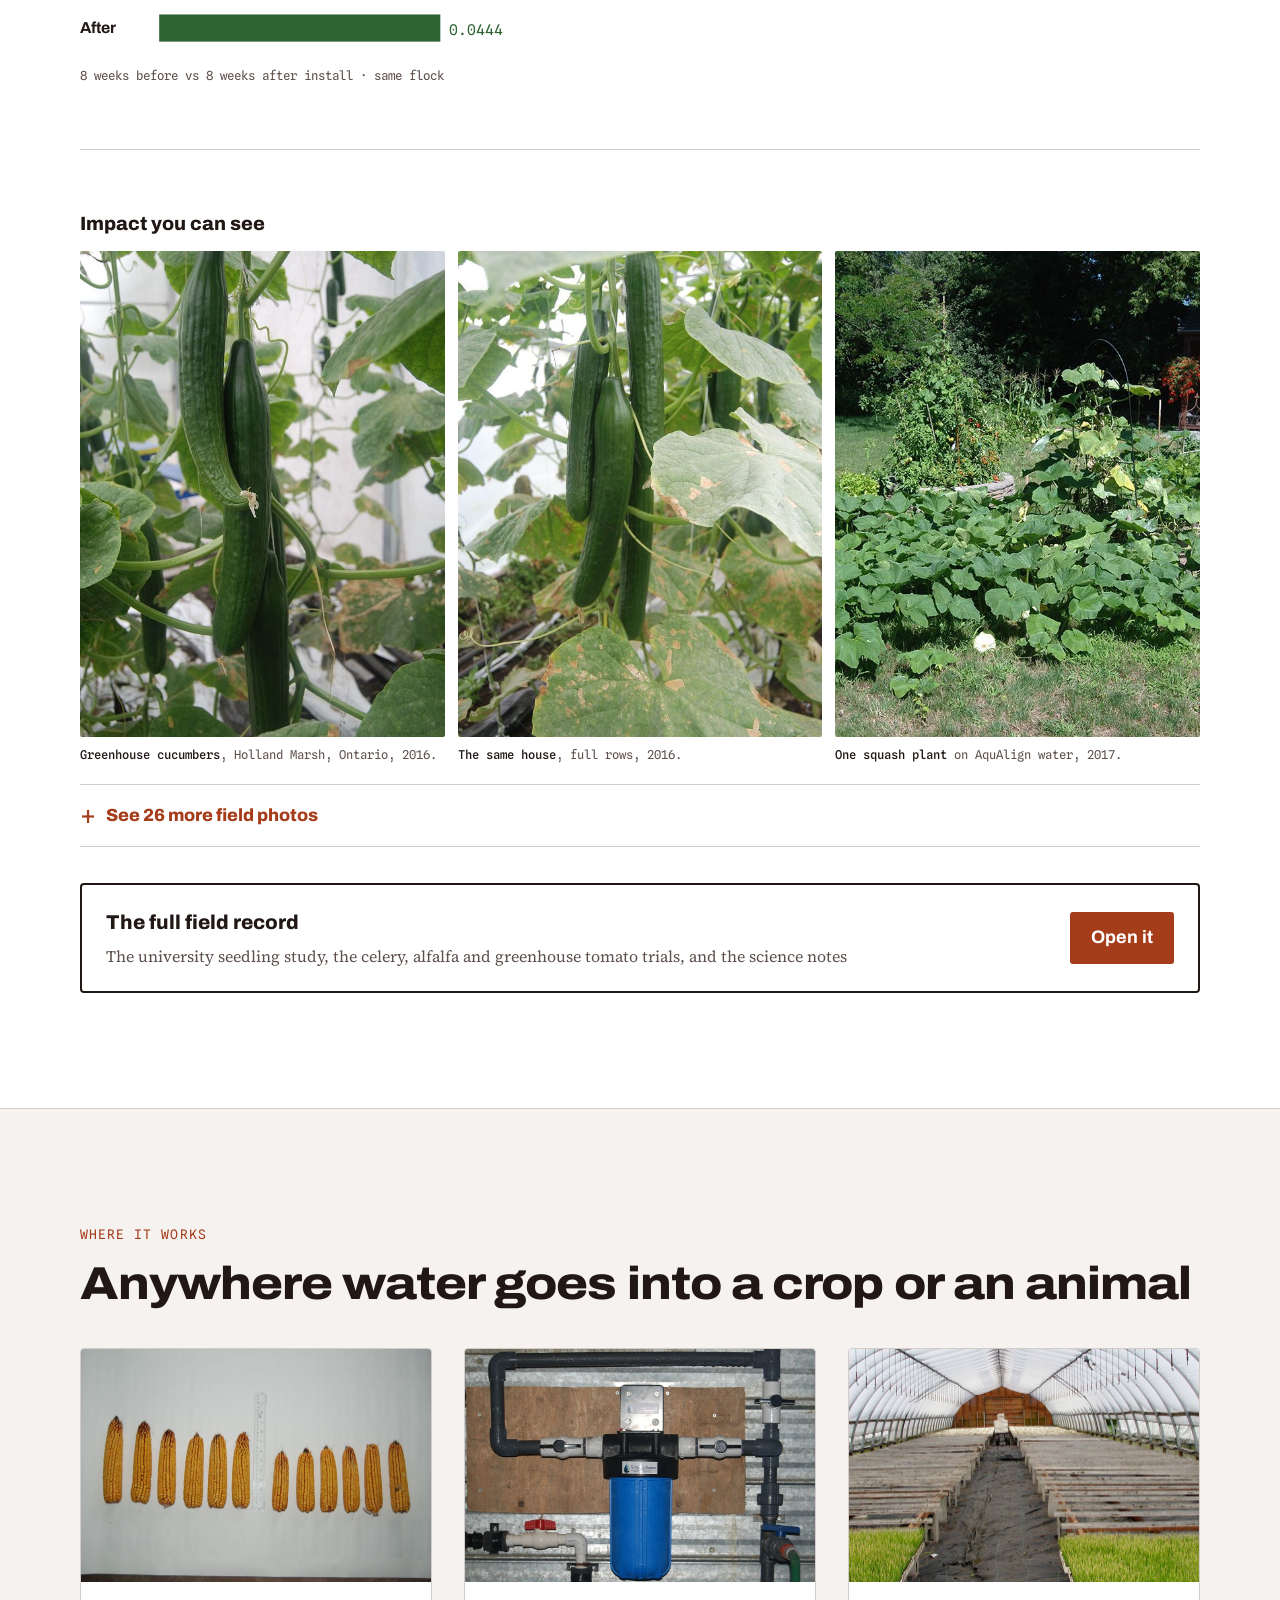
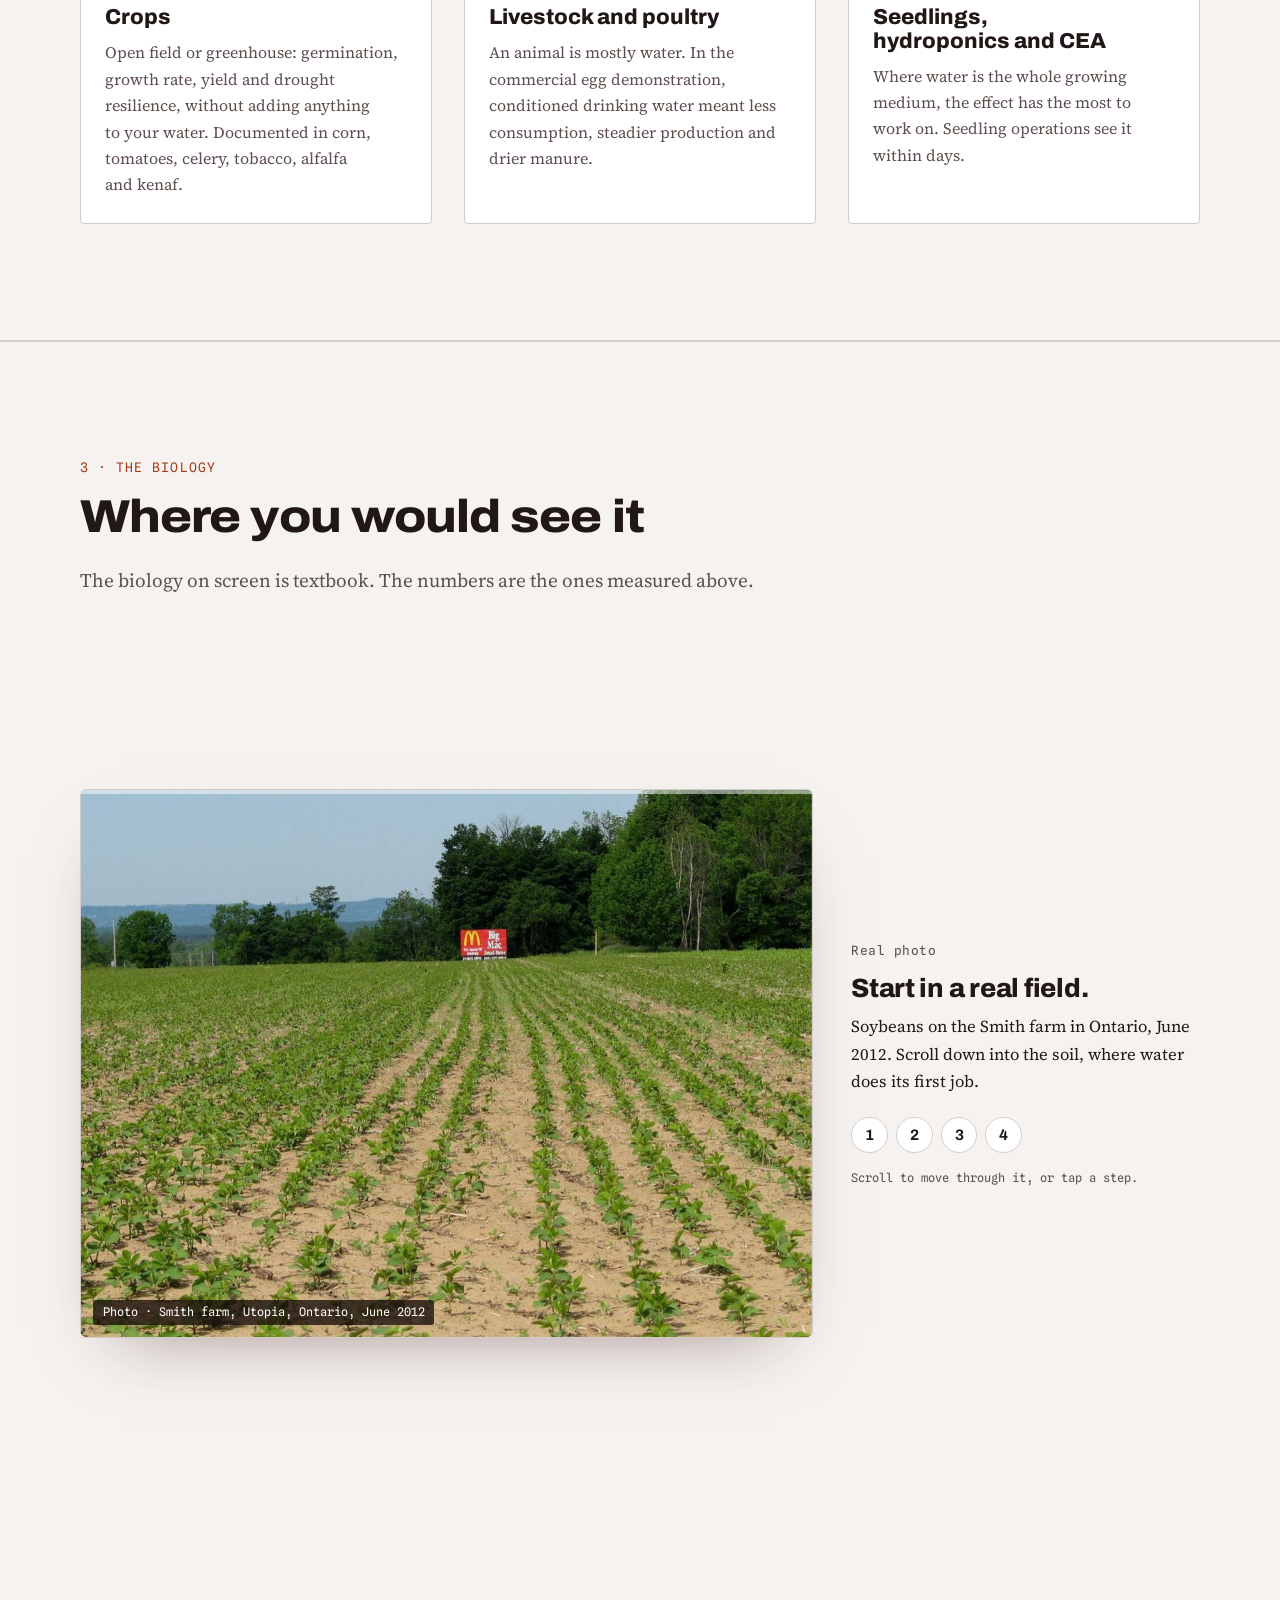
==== commit 25f8663a: "v2: lead with what was measured; cut repeated qualifiers Co-Authored-By: Claude Opus 5.5 <noreply@an" ====
--- a/v2/index.html
+++ b/v2/index.html
@@ -172,7 +172,7 @@
             <g transform="translate(508 330)"><rect width="176" height="36" rx="18" fill="#fff" stroke="oklch(0.45 0.10 145)" stroke-width="2"/><path d="M14 18 l6 6 l11 -12" stroke="oklch(0.45 0.10 145)" stroke-width="3" fill="none"/><text x="40" y="23">Nothing added</text></g>
             <g transform="translate(508 376)"><rect width="176" height="36" rx="18" fill="#fff" stroke="oklch(0.45 0.10 145)" stroke-width="2"/><path d="M14 18 l6 6 l11 -12" stroke="oklch(0.45 0.10 145)" stroke-width="3" fill="none"/><text x="40" y="23">No power</text></g>
             <g transform="translate(508 422)"><rect width="176" height="36" rx="18" fill="#fff" stroke="oklch(0.45 0.10 145)" stroke-width="2"/><path d="M14 18 l6 6 l11 -12" stroke="oklch(0.45 0.10 145)" stroke-width="3" fill="none"/><text x="40" y="23">No moving parts</text></g>
-            <g transform="translate(508 468)"><rect width="176" height="36" rx="18" fill="#fff" stroke="oklch(0.85 0.01 38)" stroke-width="2"/><path d="M16 11 l13 13 M29 11 l-13 13" stroke="oklch(0.50 0.145 38)" stroke-width="3"/><text x="40" y="23">Not a filter</text></g>
+            <g transform="translate(508 468)"><rect width="176" height="36" rx="18" fill="#fff" stroke="oklch(0.45 0.10 145)" stroke-width="2"/><path d="M14 18 l6 6 l11 -12" stroke="oklch(0.45 0.10 145)" stroke-width="3" fill="none"/><text x="40" y="23">Nothing to refill</text></g>
           </g>
           <!-- step 4: swap and sizing -->
           <g data-s="4">
@@ -212,11 +212,11 @@
         <div class="anim-cap" data-cap="2">
           <h3>Inside: a cartridge of mineral media.</h3>
           <p>Water runs down the outside of a clear cartridge, then up through a bed of proprietary crystalline media and out through the head.</p>
-          <p class="verify">Check it: a contact chamber. Flow path drawn from the company's cartridge diagram, simplified.</p>
+          <p class="verify">Check it: a contact chamber, drawn from the cartridge flow diagram.</p>
         </div>
         <div class="anim-cap" data-cap="3">
           <h3>Nothing goes into the water.</h3>
-          <p>No chemicals, no additives, no electricity, no moving parts. It is not a filter and removes nothing, so it is not a fix for water that needs treatment.</p>
+          <p>No chemicals, no additives, no electricity, no moving parts. The only thing you ever replace is the cartridge.</p>
           <p class="verify">Check it: no dosing port, no power supply, nothing to refill but the cartridge.</p>
         </div>
         <div class="anim-cap" data-cap="4">
@@ -238,10 +238,10 @@
     <div class="working">
       <blockquote class="reveal">
         <span class="lbl">Our working explanation</span>
-        AquAlign's cartridge holds a proprietary crystalline media. Our working explanation is that water in contact with that media takes on a more ordered structure, an idea from materials science called epitaxy. That explanation is not independently proven, so we don't ask you to rely on it. We ask you to look at what was measured, and to measure it on your own operation.
+        AquAlign\'s cartridge holds a proprietary crystalline media. Our working explanation is that water in contact with that media takes on a more ordered structure, an idea from materials science called epitaxy. The results below show what that looked like on working farms.
       </blockquote>
       <details class="research reveal">
-        <summary>For the technical reader: what science says about water at surfaces</summary>
+        <summary>For the technical reader: the science of water at surfaces</summary>
         <div class="research-body">
           <div class="tier">
             <h4><span class="tag tag-ok">Mainstream</span> Water next to surfaces is more ordered.</h4>
@@ -249,21 +249,14 @@
             <span class="cite">Chaplin, Nat Rev Mol Cell Biol 2006; Ball, PNAS 2017</span>
           </div>
           <div class="tier">
-            <h4><span class="tag tag-mid">Reproduced effect, debated cause</span> Exclusion zones.</h4>
-            <p>Several labs have reproduced Gerald Pollack's finding that particles are pushed away from some water-loving surfaces. His explanation, a "fourth phase" of water, is disputed, and a 2020 critical review argues other mechanisms explain it.</p>
+            <h4><span class="tag tag-mid">Reproduced across labs</span> Exclusion zones.</h4>
+            <p>Several labs have reproduced Gerald Pollack's finding that water next to some water-loving surfaces forms a distinct, ordered zone that pushes particles away. Research into exactly why continues.</p>
             <span class="cite">Elton et al., Int J Mol Sci 2020, 21(14):5041</span>
           </div>
           <div class="tier">
-            <h4><span class="tag tag-mid">Animal studies, other products</span> Animals drinking structured water.</h4>
-            <p>A 2021 peer-reviewed review reports consistent results across several studies: faster growth, lower oxidative-stress markers and higher tissue conductivity, a marker of hydration. A 2020 trial in Thoroughbred racehorses (17 treated, 15 controls, 4 weeks) reported better hydration by bioelectrical impedance. These studies tested other products, not AquAlign, and the author states the mechanisms are still unknown.</p>
+            <h4><span class="tag tag-ok">Peer-reviewed animal studies</span> Animals drinking structured water.</h4>
+            <p>A 2021 peer-reviewed review reports consistent results across several studies: faster growth, lower oxidative-stress markers and higher tissue conductivity, a marker of hydration. A 2020 trial in Thoroughbred racehorses (17 treated, 15 controls, 4 weeks) reported better hydration by bioelectrical impedance. These studies looked at other structured-water products.</p>
             <span class="cite">Lindinger, J Anim Sci 2021, 99(5):skab063 · Lindinger &amp; Northrop, Vet Sci Res 2020</span>
-          </div>
-          <div class="tier">
-            <h4><span class="tag tag-no">Not supported</span> "Microclustered" water.</h4>
-            <p>Claims that water holds small, stable clusters are not supported: hydrogen bonds in liquid water rearrange in trillionths of a second. We don't use the term.</p>
-          </div>
-          <div class="tier">
-            <p><b>None of this proves AquAlign works.</b> That is what the next two sections are for.</p>
           </div>
         </div>
       </details>
@@ -301,7 +294,6 @@
             <div><div class="fig">33<span class="unit">%</span></div><p class="fig-lbl">fewer culls</p><p class="fig-raw">400 vs 600 lb</p></div>
           </div>
           <p>Seed for six rows was soaked in AquAlign-treated water before planting; six neighbouring rows were planted from the same seed lot as the control. The field was never irrigated.</p>
-          <p class="limits"><strong>Limits.</strong> One field, one season. Two treated rows went into the control wagon at harvest, which would narrow the gap, not widen it.</p>
         </div>
       </article>
       <article class="case2 reveal">
@@ -332,7 +324,6 @@
             <div><div class="fig">14<span class="unit">%</span></div><p class="fig-lbl">more eggs at 14 weeks of lay</p><p class="fig-raw">treated throughout vs control</p></div>
           </div>
           <p>Birds from one hatch were split three ways: an untreated control, a group on AquAlign water only while rearing, and a group on it throughout. After the trial the farm bought the demonstration unit and ordered two more.</p>
-          <p class="limits"><strong>Limits.</strong> Farm records, with recording errors the farm acknowledged. The supervising researcher's signed report was still pending in our files <span class="pend">◆ have it?</span></p>
         </div>
       </article>
       <article class="case2 reveal">
@@ -363,8 +354,7 @@
             <div><div class="fig">27<span class="unit">%</span></div><p class="fig-lbl">slower weekly decline in production</p><p class="fig-raw">6.0 to 4.38 cases/week</p></div>
             <div><div class="fig">2.8<span class="unit">%</span></div><p class="fig-lbl">above breed standard, up from 1.9%</p><p class="fig-raw">+1.86 to +2.81 points</p></div>
           </div>
-          <p>The farm installed AquAlign on the drinking water for a 42,000-bird house and compared eight weeks of its own records before and after. The farm's report also noted drier manure after install, an observation rather than a measurement.</p>
-          <p class="limits"><strong>Limits.</strong> Before and after on the same flock, with no separate control flock, so the hens were older after install. Cracked eggs rose slightly (2.15% to 2.55%), which the report attributes to flock age.</p>
+          <p>The farm installed AquAlign on the drinking water for a 42,000-bird house and compared eight weeks of its own records before and after. The farm's report also noted drier manure.</p>
         </div>
       </article>
     </div>
@@ -372,9 +362,9 @@
     <div class="impact reveal">
       <h3 class="sub">Impact you can see</h3>
       <div class="gal impact-gal">
-        <figure class="tall"><img src="img/vanhart-cucumbers-2016.jpg" alt="Long English cucumbers hanging heavy on the vine" loading="lazy"><figcaption><b>Greenhouse cucumbers</b>, Holland Marsh, Ontario, 2016. Observation.</figcaption></figure>
-        <figure class="tall"><img src="img/vanhart-cucumbers-2016-b.jpg" alt="Dense cucumber vines on greenhouse trellises" loading="lazy"><figcaption><b>The same house</b>, full rows, 2016. Observation.</figcaption></figure>
-        <figure class="tall"><img src="img/squash-plant-2017.jpg" alt="A single squash plant sprawling across a lawn" loading="lazy"><figcaption><b>One squash plant</b> on AquAlign water, 2017. Observation, no control.</figcaption></figure>
+        <figure class="tall"><img src="img/vanhart-cucumbers-2016.jpg" alt="Long English cucumbers hanging heavy on the vine" loading="lazy"><figcaption><b>Greenhouse cucumbers</b>, Holland Marsh, Ontario, 2016.</figcaption></figure>
+        <figure class="tall"><img src="img/vanhart-cucumbers-2016-b.jpg" alt="Dense cucumber vines on greenhouse trellises" loading="lazy"><figcaption><b>The same house</b>, full rows, 2016.</figcaption></figure>
+        <figure class="tall"><img src="img/squash-plant-2017.jpg" alt="A single squash plant sprawling across a lawn" loading="lazy"><figcaption><b>One squash plant</b> on AquAlign water, 2017.</figcaption></figure>
       </div>
 
       <details class="more-photos">
@@ -383,8 +373,8 @@
           <div class="gal-group">
       <h3>Side by side <span>treated and untreated</span></h3>
       <div class="gal">
-        <figure class="w6"><button data-full="img/soy-roots-control-treated.jpg"><img src="img/soy-roots-control-treated.jpg" alt="Two soybean seedlings with roots exposed, labelled control and TE treated" loading="lazy"></button><figcaption><b>Soybean roots</b>, control (left) and treated seed (right). Smith farm, June 2012. Observation.</figcaption></figure>
-        <figure class="w6"><button data-full="img/corn-roots-control-treated.jpg"><img src="img/corn-roots-control-treated.jpg" alt="Two corn seedlings with roots exposed, labelled control and TE treated" loading="lazy"></button><figcaption><b>Corn roots</b>, control (left) and treated seed (right). Smith farm, June 2012. Observation.</figcaption></figure>
+        <figure class="w6"><button data-full="img/soy-roots-control-treated.jpg"><img src="img/soy-roots-control-treated.jpg" alt="Two soybean seedlings with roots exposed, labelled control and TE treated" loading="lazy"></button><figcaption><b>Soybean roots</b>, control (left) and treated seed (right). Smith farm, June 2012.</figcaption></figure>
+        <figure class="w6"><button data-full="img/corn-roots-control-treated.jpg"><img src="img/corn-roots-control-treated.jpg" alt="Two corn seedlings with roots exposed, labelled control and TE treated" loading="lazy"></button><figcaption><b>Corn roots</b>, control (left) and treated seed (right). Smith farm, June 2012.</figcaption></figure>
         <figure><button data-full="img/corn-germination-2013.jpg"><img src="img/corn-germination-2013.jpg" alt="Two germinating corn kernels on black cloth, labelled A.A. and Control" loading="lazy"></button><figcaption><b>Corn germination</b>, AquAlign (A.A.) and control, March 2013.</figcaption></figure>
         <figure><button data-full="img/corn-sprouts-2017.jpg"><img src="img/corn-sprouts-2017.jpg" alt="Sprouting corn kernels labelled AquAlign and Control" loading="lazy"></button><figcaption><b>Corn sprouting test</b>, AquAlign and control, January 2017.</figcaption></figure>
         <figure><button data-full="img/pots-control-aqualign-2013.jpg"><img src="img/pots-control-aqualign-2013.jpg" alt="Seedlings in peat pots labelled Control and AquAlign" loading="lazy"></button><figcaption><b>Seedling pots</b>, control and AquAlign, March 2013.</figcaption></figure>
@@ -397,8 +387,8 @@
         <figure class="w8"><button data-full="img/vanhart-greenhouse-2012.jpg"><img src="img/vanhart-greenhouse-2012.jpg" alt="Young tomato plants in a plastic greenhouse with the nutrient manifold on the end wall" loading="lazy"></button><figcaption><b>Tomato house at planting</b>, AquAlign on the nutrient manifold. June 2012.</figcaption></figure>
         <figure class="tall"><button data-full="img/vanhart-manifold-2012.jpg"><img src="img/vanhart-manifold-2012.jpg" alt="Water meters and valves on the greenhouse nutrient line" loading="lazy"></button><figcaption><b>The nutrient line</b> with the AquAlign units in place, 2012.</figcaption></figure>
         <figure class="tall"><button data-full="img/vanhart-tomato-rows-2012.jpg"><img src="img/vanhart-tomato-rows-2012.jpg" alt="Tall tomato plants in greenhouse rows" loading="lazy"></button><figcaption><b>Tomato rows</b>, June 2012.</figcaption></figure>
-        <figure class="tall"><button data-full="img/vanhart-cucumbers-2016.jpg"><img src="img/vanhart-cucumbers-2016.jpg" alt="Long English cucumbers hanging on the vine" loading="lazy"></button><figcaption><b>Cucumbers</b>, August 2016. Observation.</figcaption></figure>
-        <figure class="tall"><button data-full="img/vanhart-cucumbers-2016-b.jpg"><img src="img/vanhart-cucumbers-2016-b.jpg" alt="Cucumbers growing on trellised vines in a greenhouse" loading="lazy"></button><figcaption><b>Cucumbers</b>, August 2016. Observation.</figcaption></figure>
+        <figure class="tall"><button data-full="img/vanhart-cucumbers-2016.jpg"><img src="img/vanhart-cucumbers-2016.jpg" alt="Long English cucumbers hanging on the vine" loading="lazy"></button><figcaption><b>Cucumbers</b>, August 2016.</figcaption></figure>
+        <figure class="tall"><button data-full="img/vanhart-cucumbers-2016-b.jpg"><img src="img/vanhart-cucumbers-2016-b.jpg" alt="Cucumbers growing on trellised vines in a greenhouse" loading="lazy"></button><figcaption><b>Cucumbers</b>, August 2016.</figcaption></figure>
       </div>
     </div><div class="gal-group">
       <h3>Commercial seeding <span>celery, Ontario, 2012</span></h3>
@@ -416,7 +406,7 @@
         <figure><button data-full="img/pivot-sprinklers-2016.jpg"><img src="img/pivot-sprinklers-2016.jpg" alt="Center pivot sprinklers watering a green alfalfa field with mountains behind" loading="lazy"></button><figcaption><b>Pivot over alfalfa</b>, from a 2016 project presentation.</figcaption></figure>
         <figure><button data-full="img/pivot-install-crew-2016.jpg"><img src="img/pivot-install-crew-2016.jpg" alt="Three men installing a large-diameter unit on an irrigation main" loading="lazy"></button><figcaption><b>Installing a high-flow unit</b> on an irrigation main, 2016.</figcaption></figure>
         <figure class="w6"><button data-full="img/arizona-flood-irrigation-2013.jpg"><img src="img/arizona-flood-irrigation-2013.jpg" alt="Water flowing through a gate into flood-irrigated furrows" loading="lazy"></button><figcaption><b>Flood irrigation</b>, Arizona alfalfa, September 2013.</figcaption></figure>
-        <figure class="w6"><button data-full="img/squash-plant-2017.jpg"><img src="img/squash-plant-2017.jpg" alt="A huge squash plant sprawling across a lawn" loading="lazy"></button><figcaption><b>Squash plant</b> on AquAlign water, August 2017. Observation, no control.</figcaption></figure>
+        <figure class="w6"><button data-full="img/squash-plant-2017.jpg"><img src="img/squash-plant-2017.jpg" alt="A huge squash plant sprawling across a lawn" loading="lazy"></button><figcaption><b>Squash plant</b> on AquAlign water, August 2017.</figcaption></figure>
       </div>
     </div><div class="gal-group">
       <h3>Barns and hardware <span>poultry houses, cartridges, media</span></h3>
@@ -462,7 +452,7 @@
   <div class="wrap">
     <span class="kicker">3 · The biology</span>
     <h2 class="sec-title">Where you would see it</h2>
-    <p class="sec-lede">The biology on screen is textbook. The numbers are the ones measured above. We show each link as a measured result, not as a proven mechanism.</p>
+    <p class="sec-lede">The biology on screen is textbook. The numbers are the ones measured above.</p>
 
     <div class="scrolly" data-steps="4" data-focal="400,470" data-zoom="0.18" data-endzoom="0.14" data-bulge="0.45" data-cams="0 0 800 600|0 0 800 600|800 0 800 600|0 600 800 600|800 600 800 600" data-outro="0 0 1600 1200">
   <div class="scrolly-sticky">
@@ -610,25 +600,25 @@
           <h3>Seed: water goes in first.</h3>
           <p>A seed starts by soaking up water (imbibition). How fast and how evenly that happens shapes germination and early vigour.</p>
           <p><b>Measured:</b> 98% vs 80% germination in a 10-day alfalfa tray demo.</p>
-          <p class="verify">Biology: standard seed physiology. Result: company demo, one tray each side.</p>
+          <p class="verify">Biology: standard seed physiology.</p>
         </div>
         <div class="anim-cap" data-cap="2">
           <h3>Root and stem: water under pressure.</h3>
           <p>Roots draw water in. Water pressure in the cells (turgor) holds the plant upright and drives growth.</p>
           <p><b>Measured:</b> corn from AquAlign-soaked seed stood 7.1 ft on July 20, vs 5.6 ft in the control rows.</p>
-          <p class="verify">Biology: standard plant physiology. Result: one field, one season.</p>
+          <p class="verify">Biology: standard plant physiology.</p>
         </div>
         <div class="anim-cap" data-cap="3">
           <h3>Leaf and fruit: water and light become sugar.</h3>
           <p>Leaves turn water, carbon dioxide and light into sugar. Brix, read with a handheld refractometer, is the sugar in the juice and a standard quality measure.</p>
           <p><b>Measured:</b> 7.68 vs 6.5 °Brix in organic greenhouse tomatoes.</p>
-          <p class="verify">Biology: photosynthesis. Result: six readings each side.</p>
+          <p class="verify">Biology: photosynthesis.</p>
         </div>
         <div class="anim-cap" data-cap="4">
           <h3>Animals: every barn is on a meter.</h3>
           <p>Livestock and poultry take in more water than feed, and a modern barn logs its water use every day. The first measured case is a laying flock.</p>
           <p><b>Measured:</b> 11.1% less water per hen, while production declined more slowly.</p>
-          <p class="verify">Biology: animal water intake. Result: producer records, before and after.</p>
+          <p class="verify">Biology: animal water intake.</p>
         </div>
         <div class="anim-cap" data-cap="end">
           <h3>Then it shows up at harvest.</h3>
@@ -643,25 +633,10 @@
   </div>
 </section>
 
-<!-- ============ 7. WHAT IT WON'T DO ============ -->
-<section class="wont-sec" id="limits">
-  <div class="wrap">
-    <span class="kicker">5 · Plain limits</span>
-    <h2 class="sec-title">What AquAlign won't do</h2>
-    <div class="wont-grid">
-      <div class="wont-item"><h3>Filter or purify</h3><p>It removes nothing. If your water needs treatment, treat it first.</p></div>
-      <div class="wont-item"><h3>Fix bad water</h3><p>Iron, salts, hardness or bacteria need their own solutions. We test your water before we quote.</p></div>
-      <div class="wont-item"><h3>Replace good management</h3><p>Genetics, nutrition, climate and health still decide most of the outcome.</p></div>
-      <div class="wont-item"><h3>Promise your number</h3><p>The results here are historical. Weather, water and management change outcomes, which is why every pilot has a control.</p></div>
-      <div class="wont-item"><h3>Make health claims</h3><p>We make no claims about people drinking treated water.</p></div>
-    </div>
-  </div>
-</section>
-
 <!-- ============ 8. PILOT (ANIMATION 3) ============ -->
 <section class="pilot-sec" id="pilot" style="background:var(--surface);border-block:1px solid var(--line)">
   <div class="wrap">
-    <span class="kicker">6 · Your turn</span>
+    <span class="kicker">5 · Your turn</span>
     <h2 class="sec-title">Prove it on your own operation</h2>
     <p class="sec-lede">The strongest evidence you can get is your own. Every pilot runs against a control you choose.</p>
 
@@ -752,7 +727,7 @@
       <div class="scrolly-side">
         <span class="anim-count" aria-live="polite"></span>
         <div class="anim-cap" data-cap="0"><h3>Picture your own operation.</h3><p>A greenhouse at planting in 2012, the start of one of our trials. Every pilot starts with an operation like yours, split in two.</p></div>
-        <div class="anim-cap" data-cap="1"><h3>Test the water first.</h3><p>Every pilot starts with a water analysis. AquAlign doesn't filter or treat water, so if your water has a problem, we tell you before anything is installed.</p></div>
+        <div class="anim-cap" data-cap="1"><h3>Test the water first.</h3><p>Every pilot starts with a water analysis, so both sides know the starting point before anything is installed.</p></div>
         <div class="anim-cap" data-cap="2"><h3>Install on one line. Leave the other alone.</h3><p>One house, bay, block or pivot gets AquAlign. A matching one stays as your control.</p></div>
         <div class="anim-cap" data-cap="3"><h3>Same seed, same feed, same schedule.</h3><p>Everything else stays the same on both sides, so the only difference is the water.</p></div>
         <div class="anim-cap" data-cap="4"><h3>Measure what you already measure.</h3><p>Water meters and egg counts show a difference in weeks. Seed germination tests take about ten days. Full-season crop results come at harvest.</p></div>
@@ -813,7 +788,7 @@
   <div class="wrap">
     <h2 class="sec-title">Straight answers</h2>
     <div class="faq-list">
-      <details class="qa"><summary>Is this one of those "structured water" gadgets?</summary><div class="qa-body"><p>We know how it sounds, and the category has earned its skepticism. That's why we don't ask you to believe a mechanism. We show attributed field results, we say plainly what the system won't do, and we offer a pilot measured against your own control. Start with the corn trial: same field, same seed, 80 bags against 61.</p></div></details>
+      <details class="qa"><summary>How do I know it works?</summary><div class="qa-body"><p>We let the results speak first. Every result on this page is attributed to the operation that produced it, and every pilot is measured against your own control. Start with the corn trial: same field, same seed, 80 bags against 61.</p></div></details>
       <details class="qa"><summary>What improvement should I expect?</summary><div class="qa-body"><p>We won't promise a number. Weather, water quality and management all change outcomes. That is why every pilot runs against a control on your own operation.</p></div></details>
       <details class="qa"><summary>Will it clean, soften or fix my water?</summary><div class="qa-body"><p>No. AquAlign does not filter, purify, soften or remediate water. If your water needs treatment, treat it first. We review a water analysis before anything is installed.</p></div></details>
       <details class="qa"><summary>Are these results recent?</summary><div class="qa-body"><p>The documented field work ran from 2012 to 2017 in Canada, the United States and Nigeria. New demonstrations are underway with growers in New Mexico <span class="pend">◆ confirm wording</span>.</p></div></details>
@@ -825,7 +800,7 @@
 <!-- ============ 9. ABOUT ============ -->
 <section class="about2" id="about">
   <div class="wrap">
-    <span class="kicker">7 · Where it comes from</span>
+    <span class="kicker">6 · Where it comes from</span>
     <h2 class="sec-title">From research to working hardware</h2>
     <ol class="timeline">
       <li class="reveal">
@@ -866,7 +841,7 @@
       <a class="wordmark foot-mark" href="#top">AquAlign<span class="tm">™</span></a>
       <p class="foot-line">In-line water conditioning for agriculture <span class="pend">◆ entity and trademark</span></p>
     </div>
-    <p class="foot-disclaimer">Results are historical, dated and attributed to the operation that produced them. Weather, water quality and management change outcomes; we size every pilot to measure against a control on your own operation. AquAlign does not filter, purify or treat water and makes no health claims.</p>
+    <p class="foot-disclaimer">Results are from the operations named. Outcomes vary with water, weather and management, which is why every pilot runs against a control on your own operation.</p>
     <p class="foot-legal">© 2026 AquAlign · <a href="#pilot">Request a pilot</a></p>
   </div>
 </footer>
